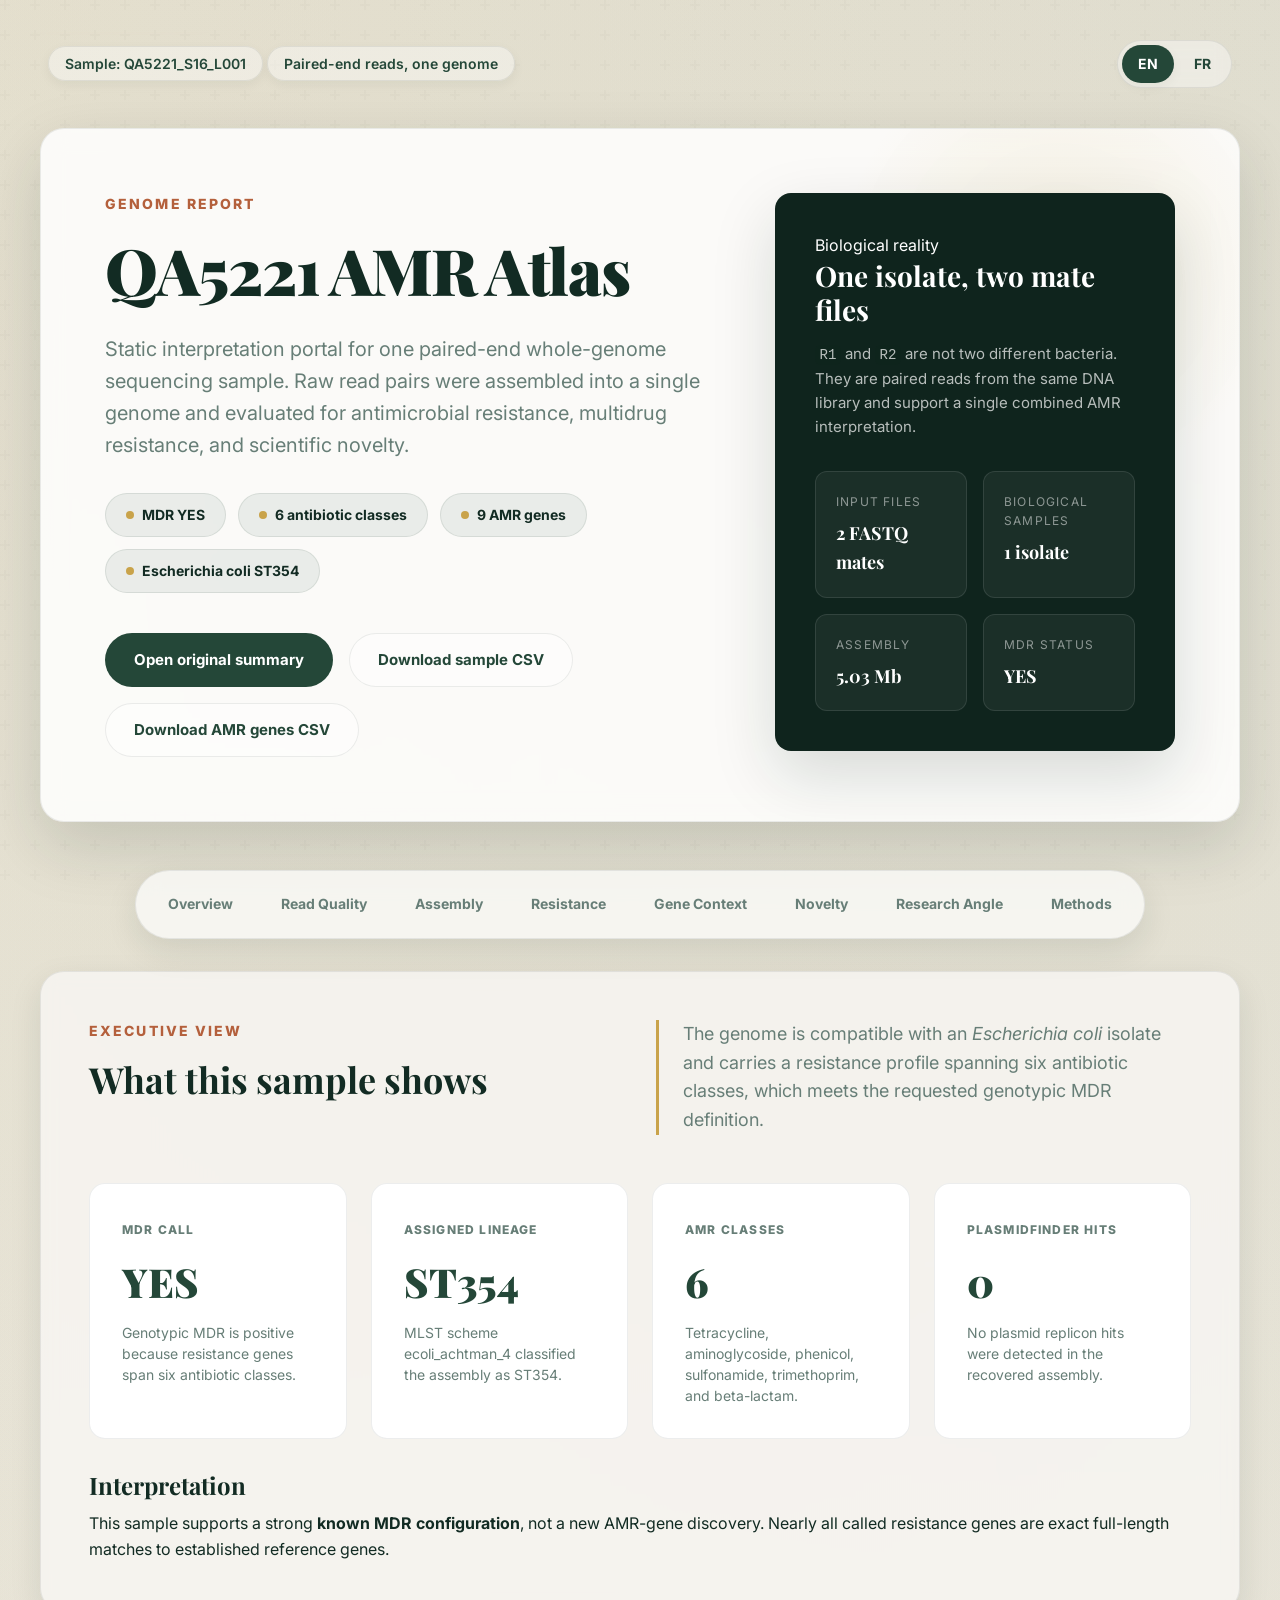
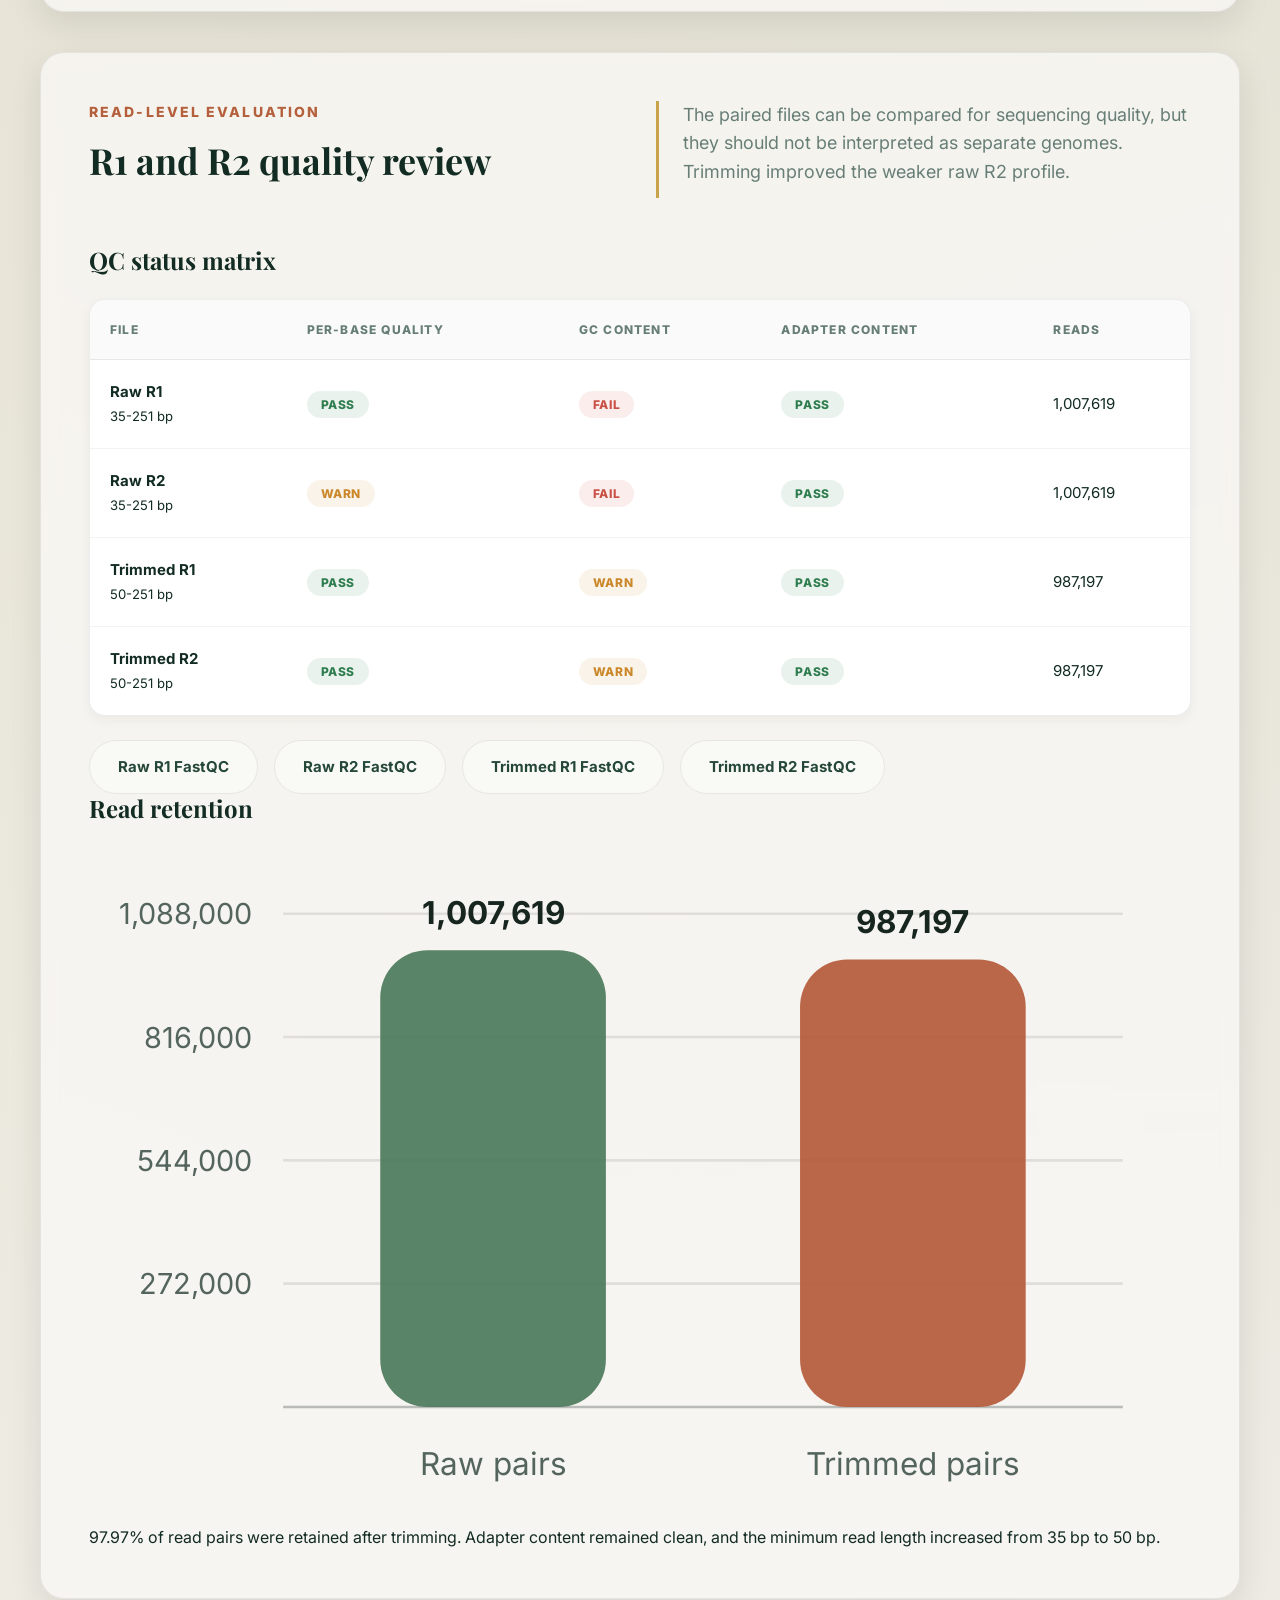
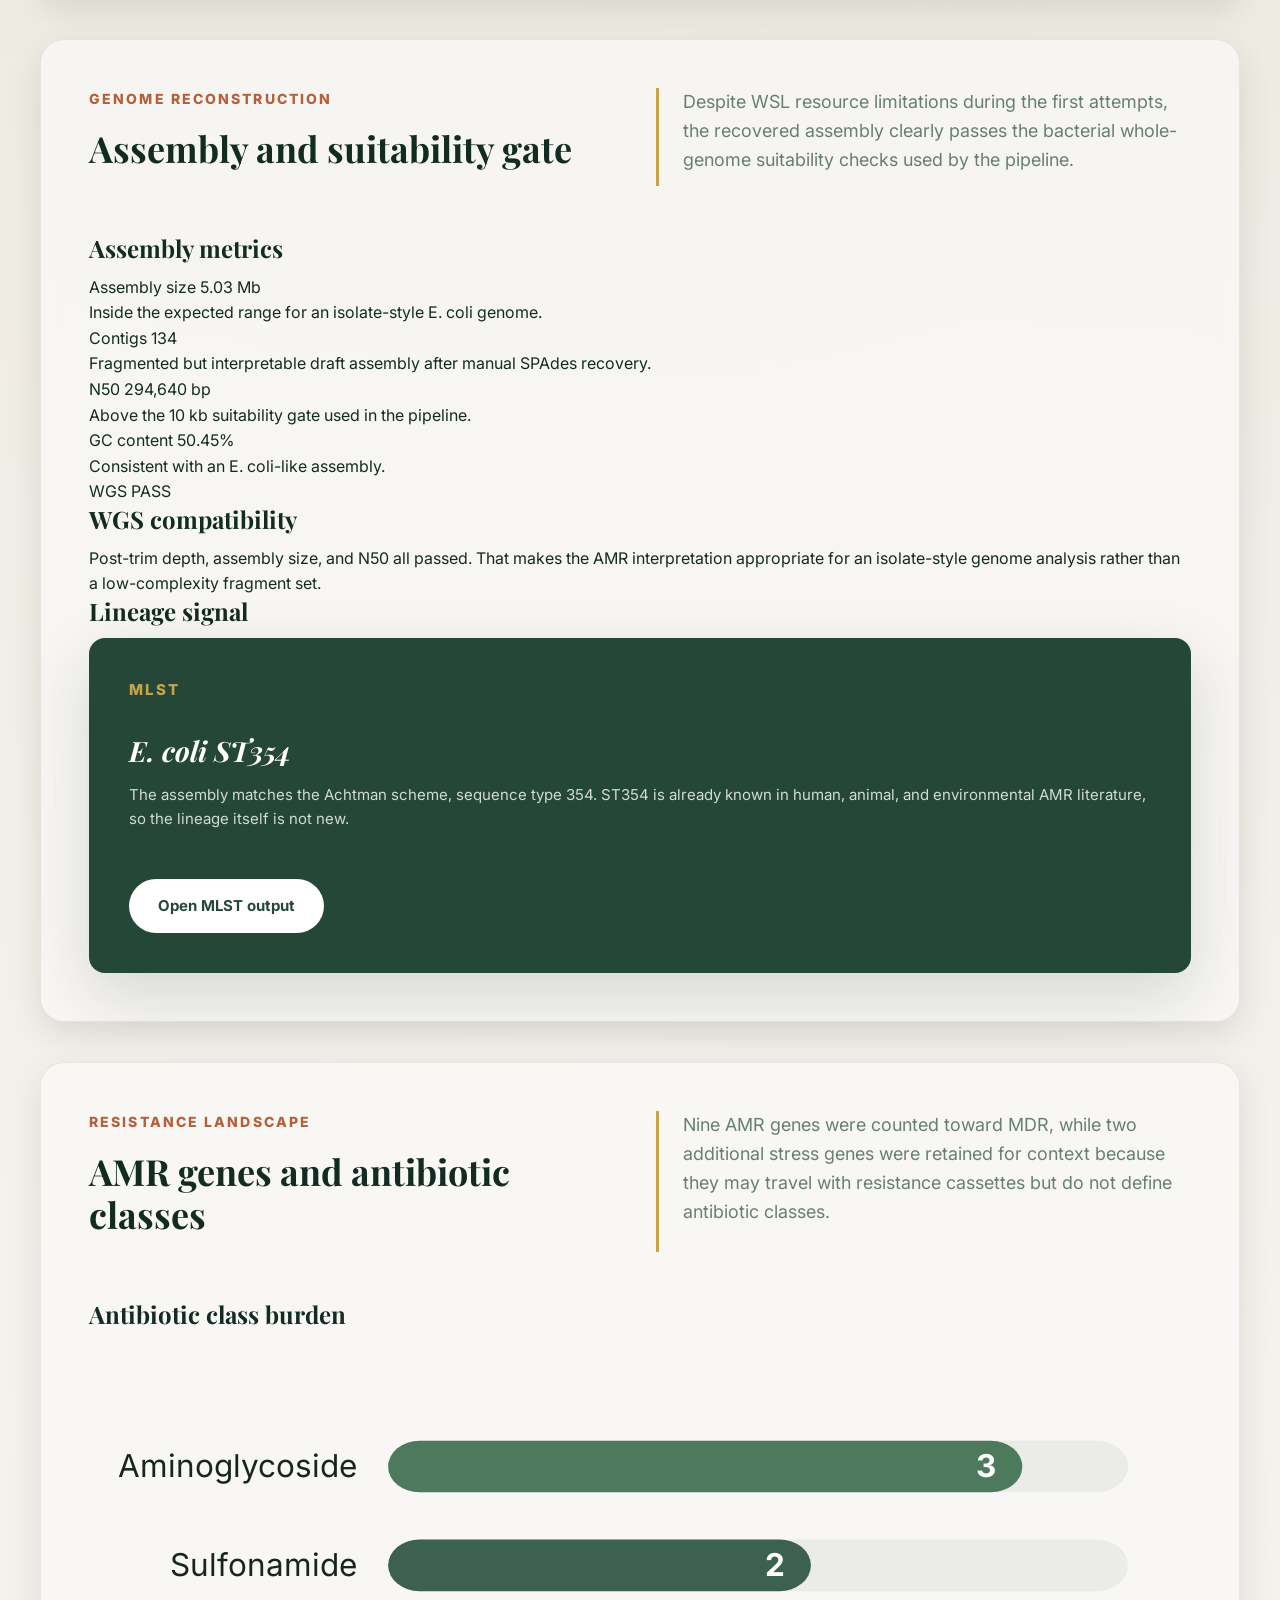
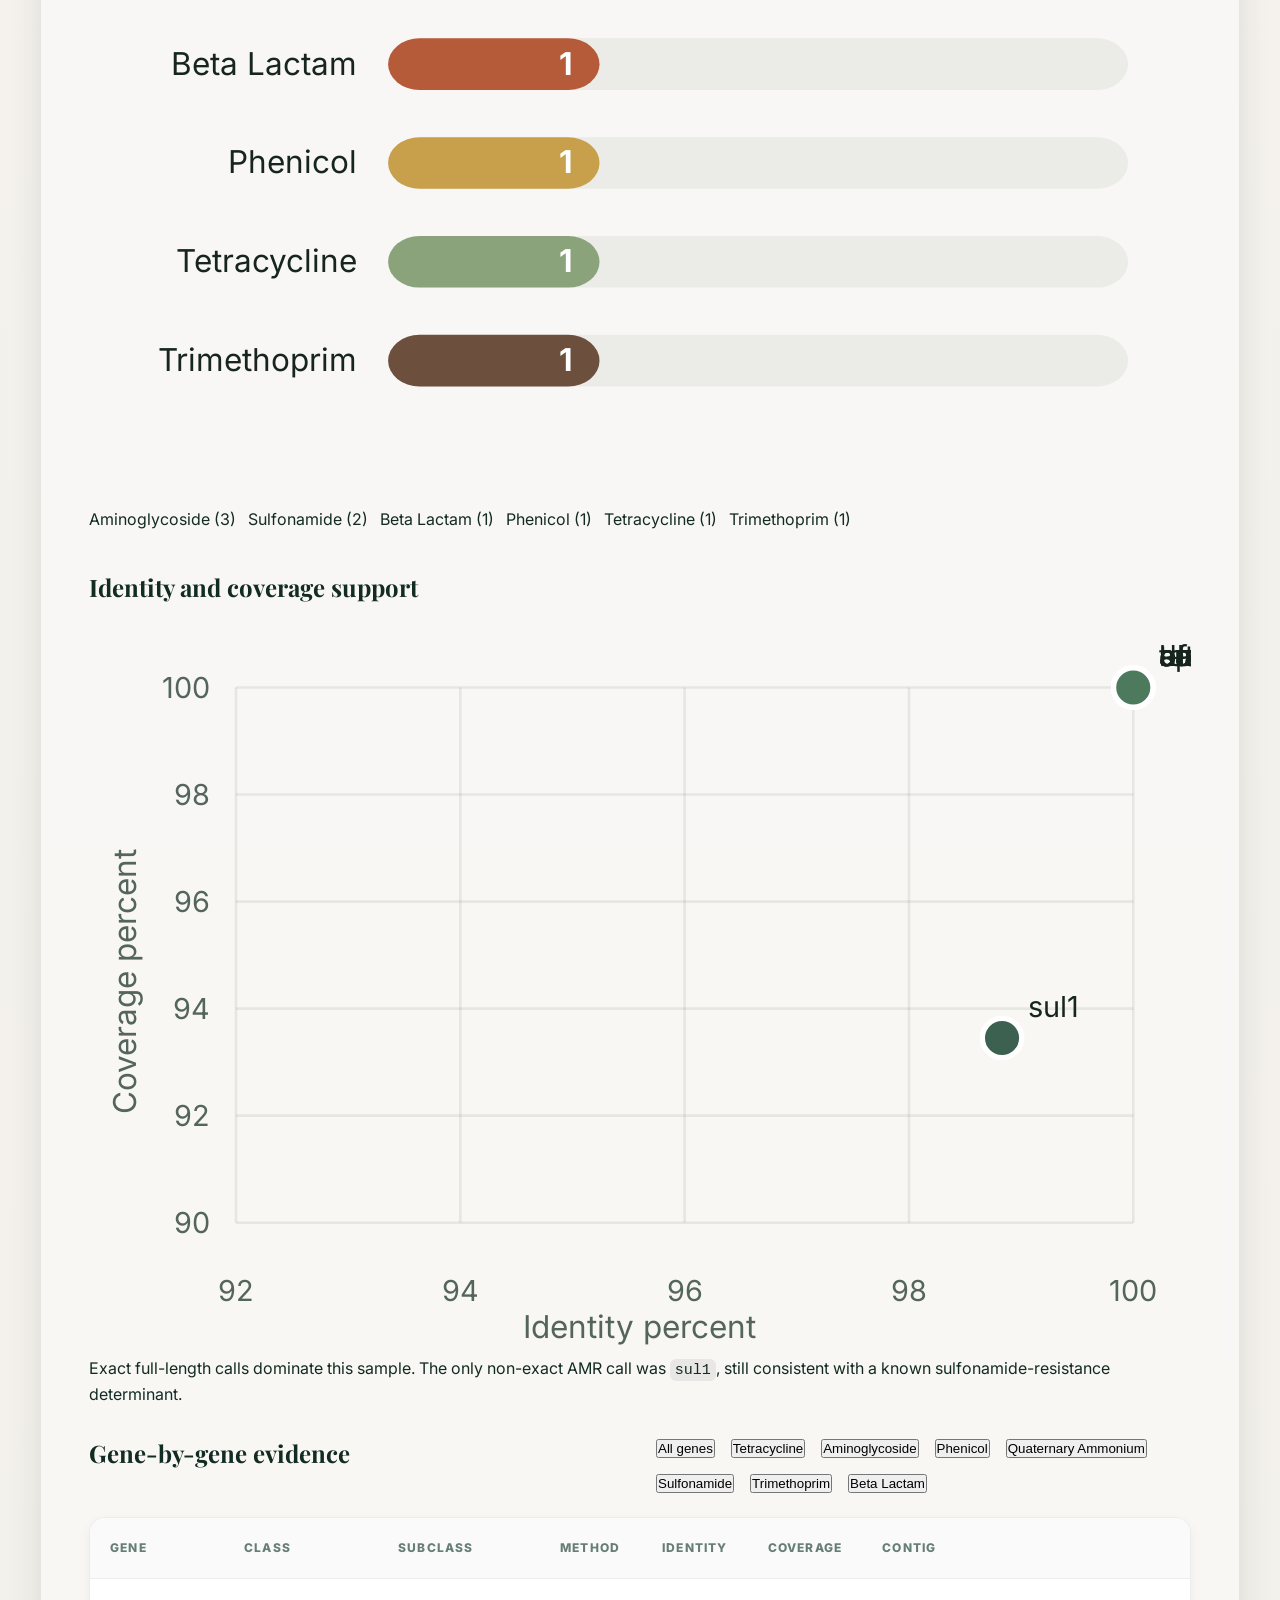
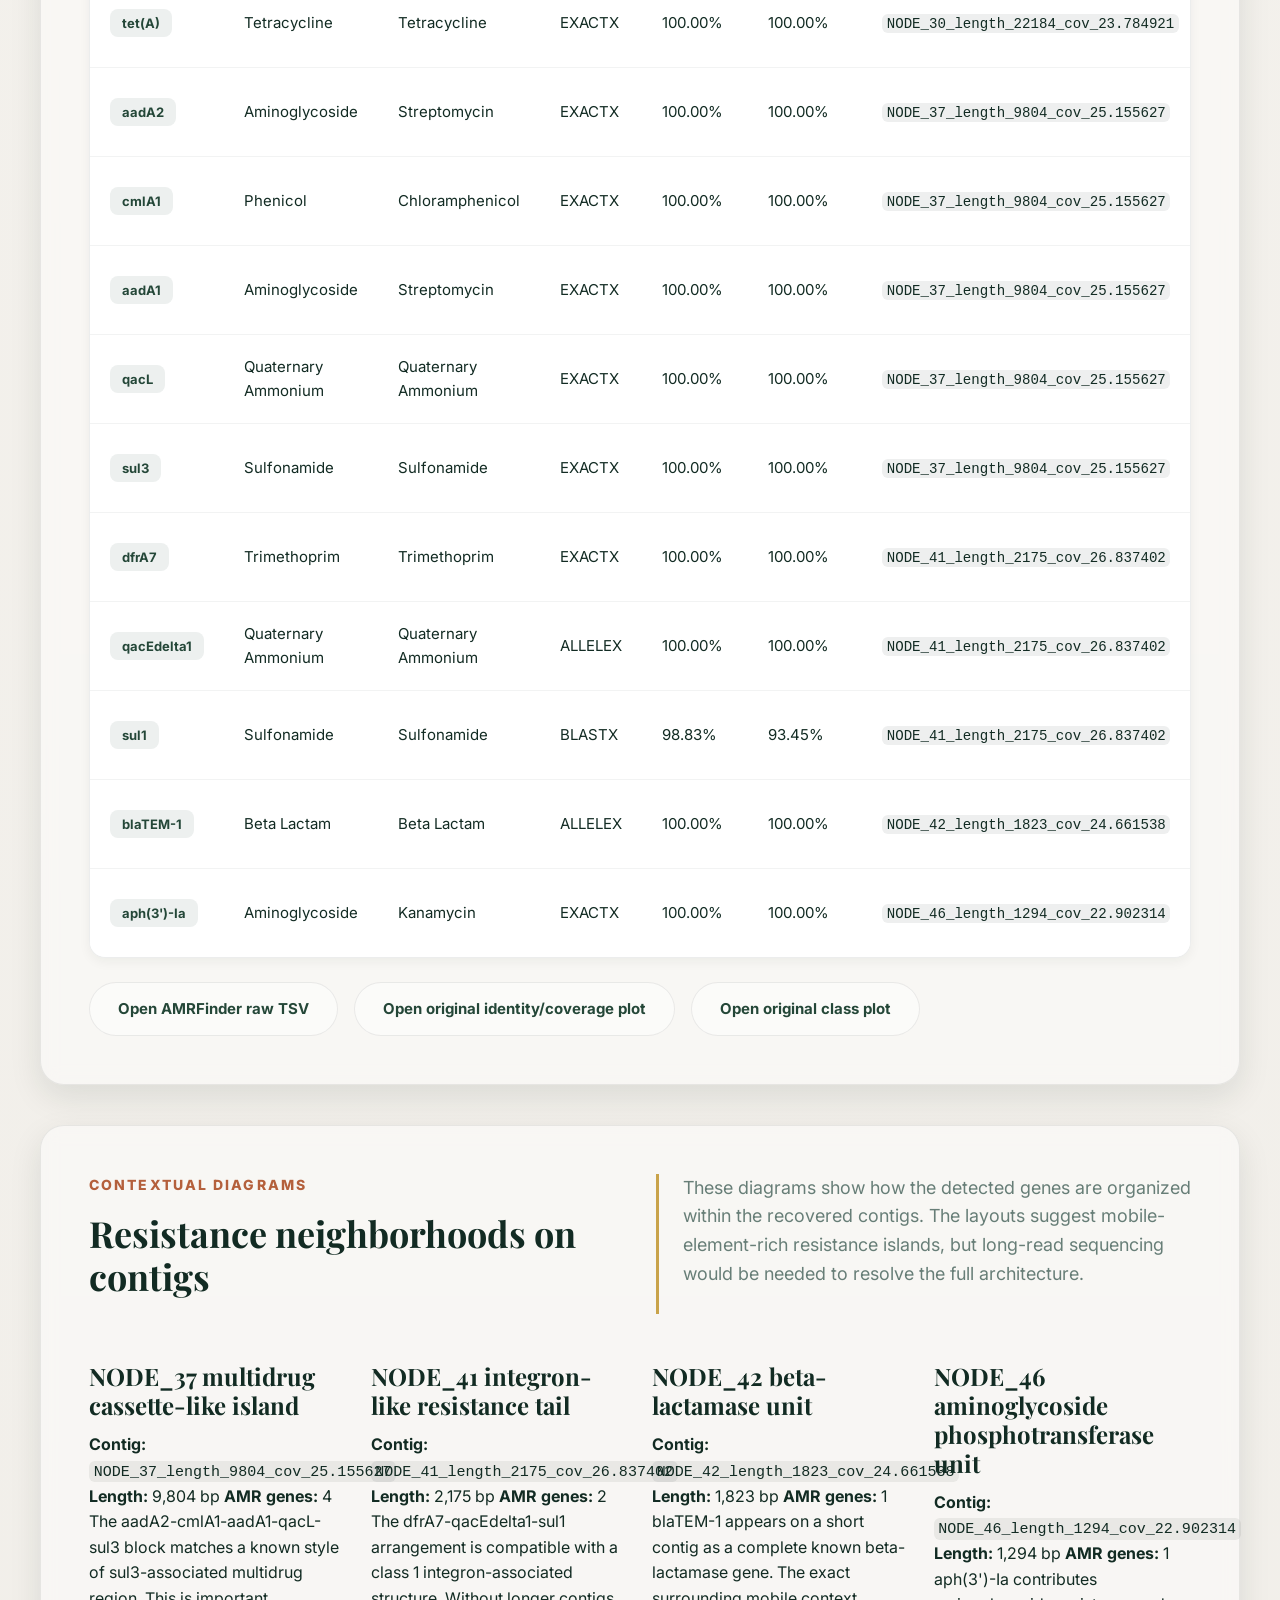
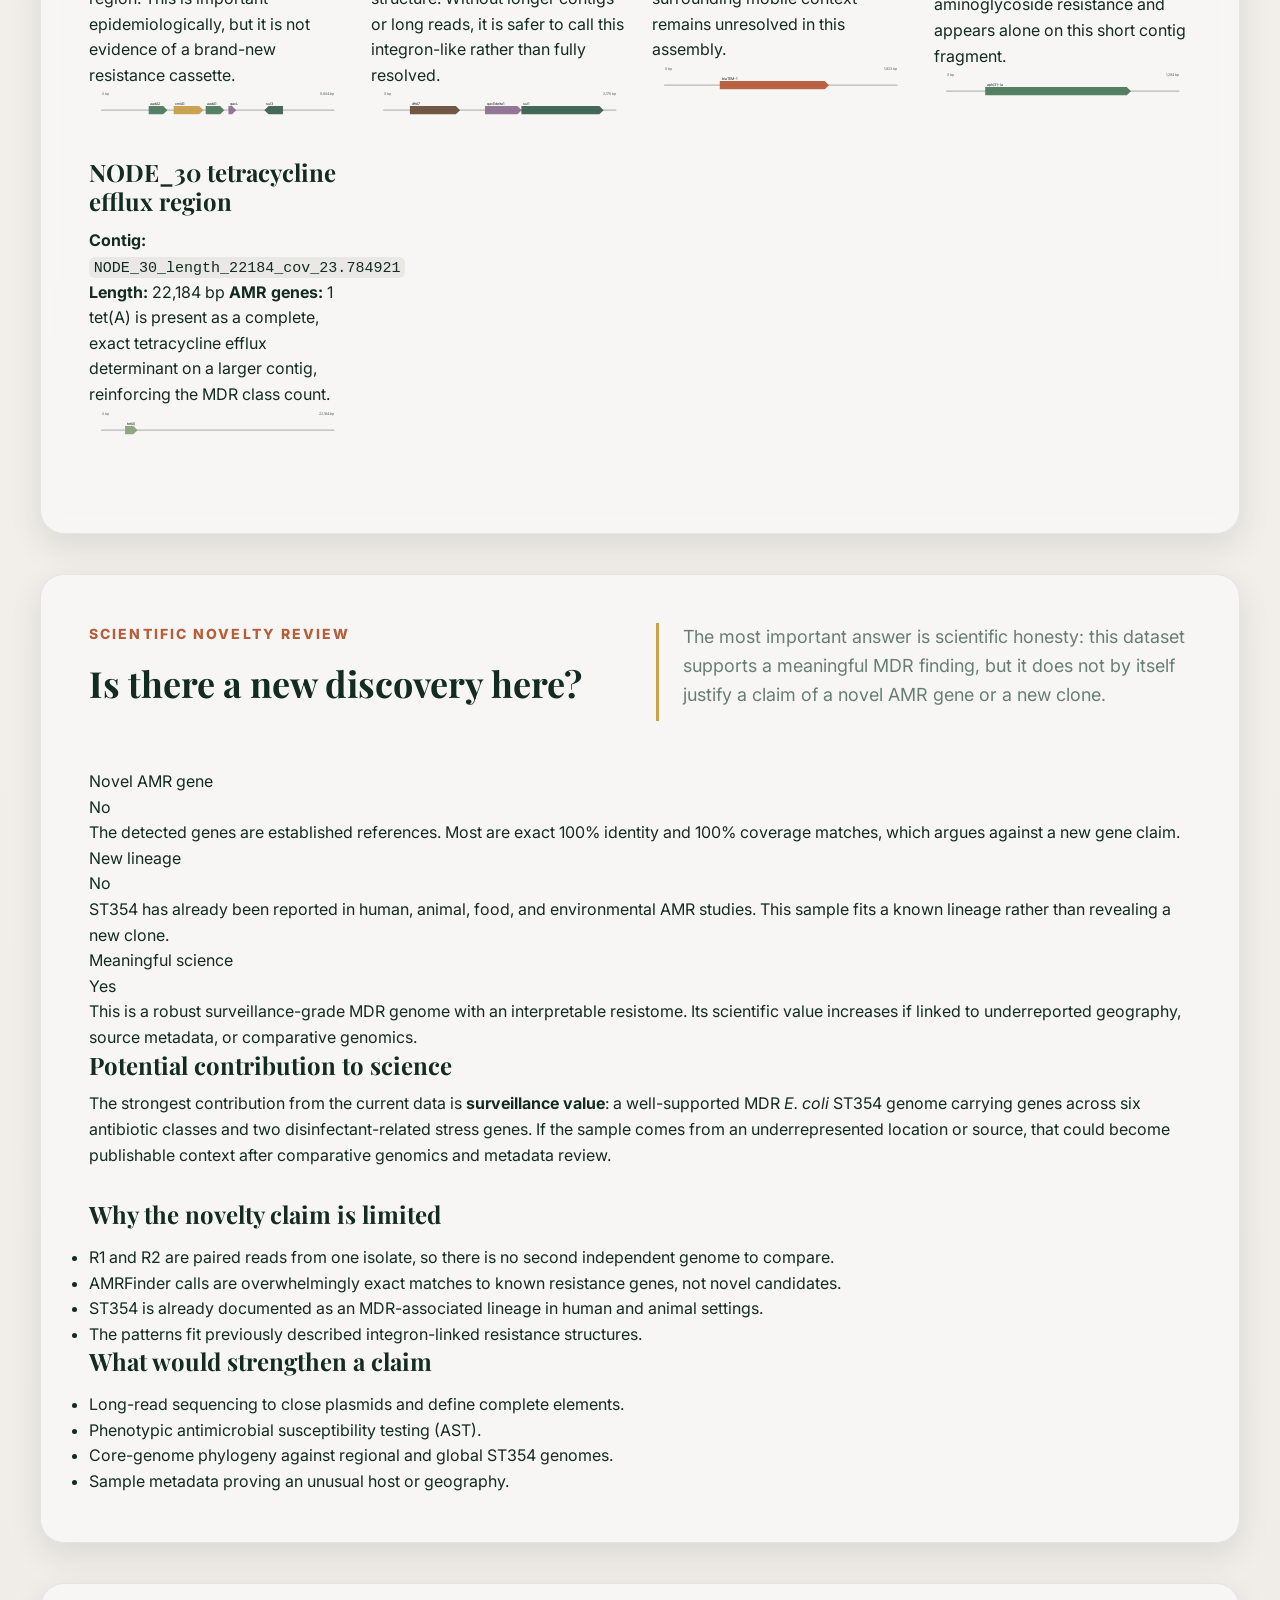
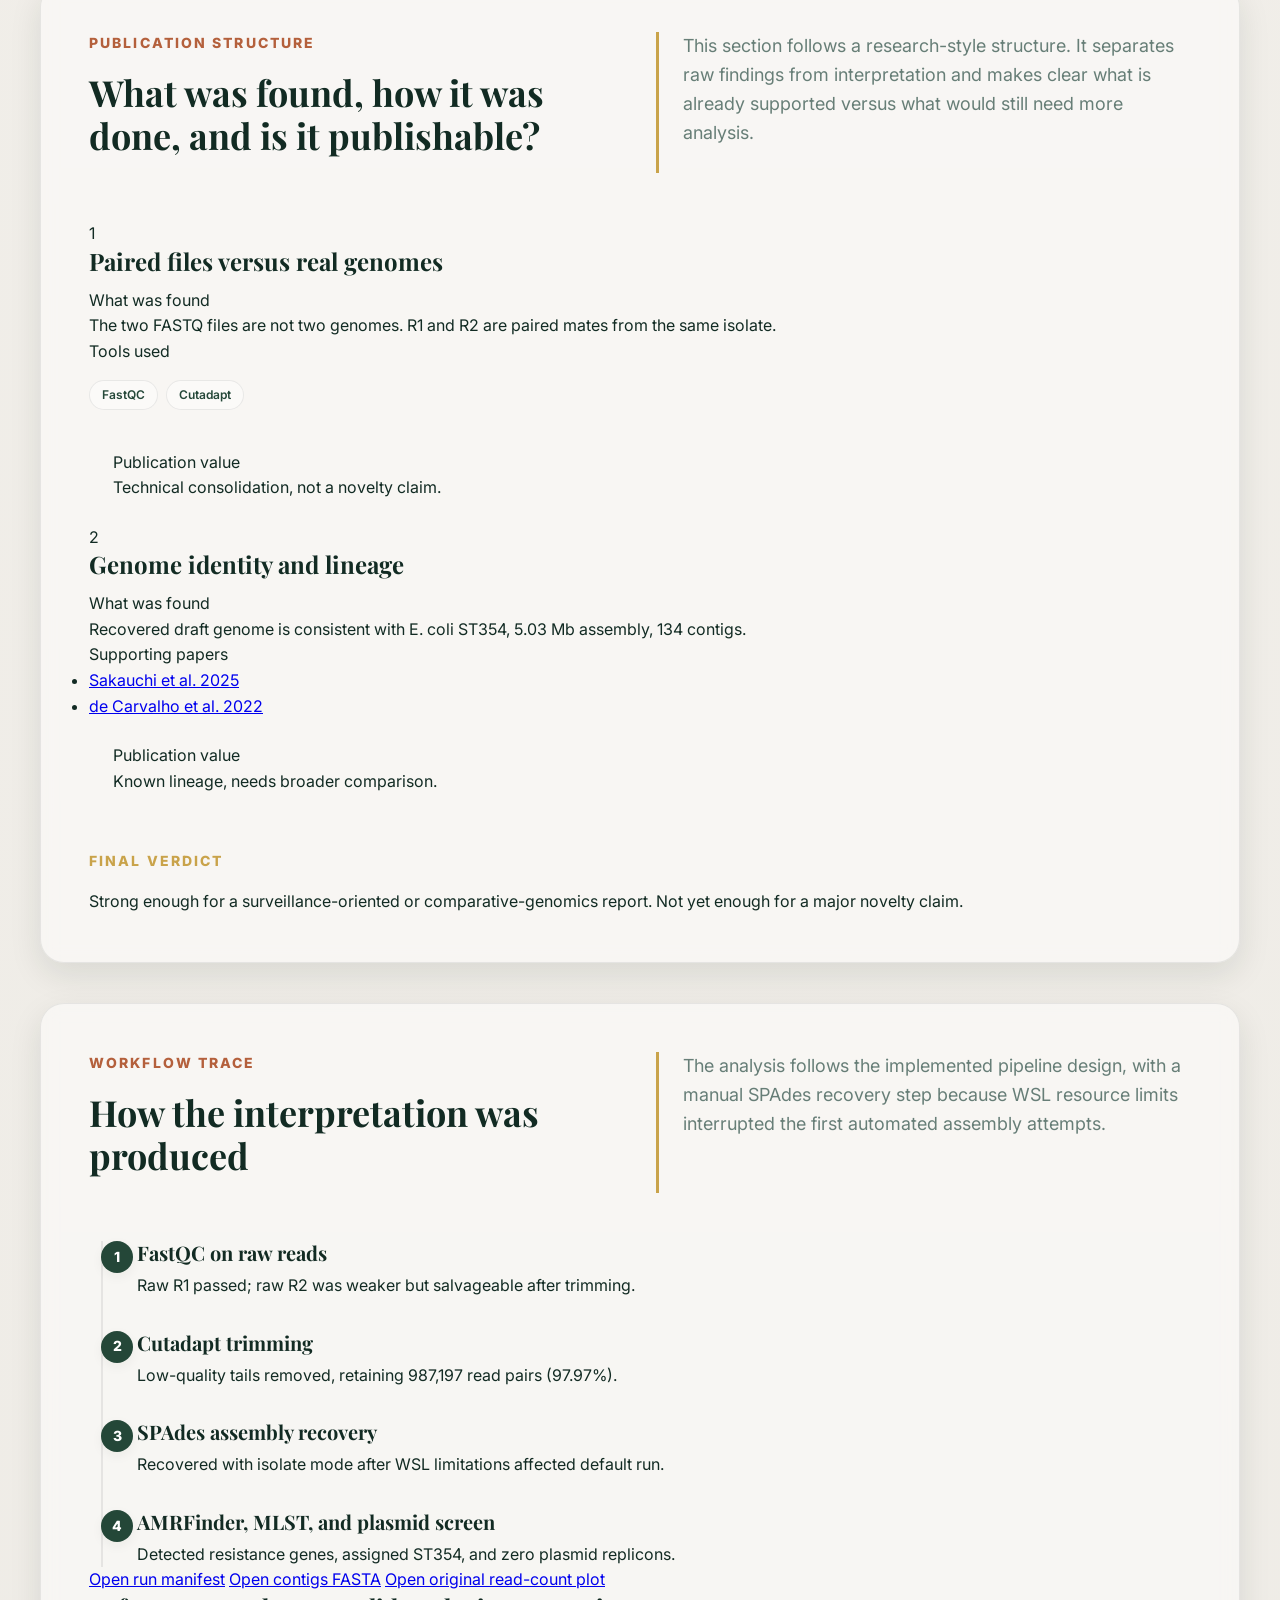
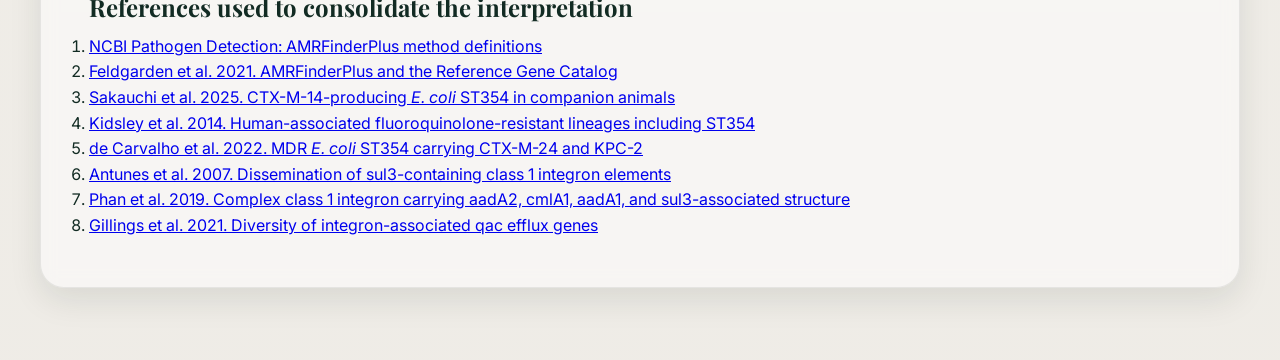
==== index.html @ 308a6fcc "Modernize AMR report styling: Premium design system, glassmorphism, and responsive layout" ====
<!DOCTYPE html>
<html lang="en">
<head>
  <meta charset="utf-8">
  <meta name="viewport" content="width=device-width, initial-scale=1">
  <title>QA5221 AMR Atlas</title>
  <link rel="stylesheet" href="styles.css">
</head>
<body>
  <div class="page-shell">
    <div class="topbar">
      <div class="topbar-group">
        <span class="topbar-chip">Sample: QA5221_S16_L001</span>
        <span class="topbar-chip">Paired-end reads, one genome</span>
      </div>
      <div class="language-switch" aria-label="Language switch">
        <a class="language-link active" href="index.html">EN</a>
        <a class="language-link" href="index.fr.html" lang="fr">FR</a>
      </div>
    </div>
    <header class="hero" id="top">
      <div class="hero-copy">
        <p class="eyebrow">Genome Report</p>
        <h1>QA5221 AMR Atlas</h1>
        <p class="hero-lead">
          Static interpretation portal for one paired-end whole-genome sequencing sample.
          Raw read pairs were assembled into a single genome and evaluated for antimicrobial
          resistance, multidrug resistance, and scientific novelty.
        </p>
        <div class="hero-badges" id="hero-badges"></div>
        <div class="hero-actions">
          <a class="button button-primary" href="../reports/QA5221_S16_L001_summary.html">Open original summary</a>
          <a class="button" href="../reports/QA5221_S16_L001_sample_summary.csv">Download sample CSV</a>
          <a class="button" href="../reports/QA5221_S16_L001_amr_genes.csv">Download AMR genes CSV</a>
        </div>
      </div>
      <div class="hero-panel">
        <div class="specimen-card">
          <span class="specimen-label">Biological reality</span>
          <h2>One isolate, two mate files</h2>
          <p>
            <code>R1</code> and <code>R2</code> are not two different bacteria. They are paired reads from
            the same DNA library and support a single combined AMR interpretation.
          </p>
          <div class="specimen-grid">
            <div><span>Input files</span><strong>2 FASTQ mates</strong></div>
            <div><span>Biological samples</span><strong>1 isolate</strong></div>
            <div><span>Assembly</span><strong>5.03 Mb</strong></div>
            <div><span>MDR status</span><strong>YES</strong></div>
          </div>
        </div>
      </div>
    </header>

    <nav class="section-nav">
      <a href="#overview">Overview</a>
      <a href="#qc">Read Quality</a>
      <a href="#assembly">Assembly</a>
      <a href="#amr">Resistance</a>
      <a href="#clusters">Gene Context</a>
      <a href="#novelty">Novelty</a>
      <a href="#research">Research Angle</a>
      <a href="#methods">Methods</a>
    </nav>

    <main>
      <section class="panel" id="overview">
        <div class="panel-head">
          <div>
            <p class="eyebrow">Executive View</p>
            <h2>What this sample shows</h2>
          </div>
          <p class="panel-summary">
            The genome is compatible with an <em>Escherichia coli</em> isolate and carries a resistance
            profile spanning six antibiotic classes, which meets the requested genotypic MDR definition.
          </p>
        </div>
        <div class="metrics-grid" id="metrics-grid"></div>
        <div class="callout">
          <h3>Interpretation</h3>
          <p>
            This sample supports a strong <strong>known MDR configuration</strong>, not a new AMR-gene discovery.
            Nearly all called resistance genes are exact full-length matches to established reference genes.
          </p>
        </div>
      </section>

      <section class="panel" id="qc">
        <div class="panel-head">
          <div>
            <p class="eyebrow">Read-Level Evaluation</p>
            <h2>R1 and R2 quality review</h2>
          </div>
          <p class="panel-summary">
            The paired files can be compared for sequencing quality, but they should not be interpreted
            as separate genomes. Trimming improved the weaker raw R2 profile.
          </p>
        </div>
        <div class="two-column">
          <article class="subpanel">
            <h3>QC status matrix</h3>
            <div class="table-wrap">
              <div id="qc-matrix"></div>
            </div>
            <div class="hero-actions" style="margin-top: 1rem;">
              <a class="button" href="../qc/raw/QA5221_S16_L001_R1_001_fastqc.html">Raw R1 FastQC</a>
              <a class="button" href="../qc/raw/QA5221_S16_L001_R2_001_fastqc.html">Raw R2 FastQC</a>
              <a class="button" href="../qc/trimmed/QA5221_S16_L001_trimmed_R1_fastqc.html">Trimmed R1 FastQC</a>
              <a class="button" href="../qc/trimmed/QA5221_S16_L001_trimmed_R2_fastqc.html">Trimmed R2 FastQC</a>
            </div>
          </article>
          <article class="subpanel">
            <h3>Read retention</h3>
            <div class="chart-shell">
              <svg id="read-chart" viewBox="0 0 420 260" aria-labelledby="read-chart-title" role="img">
                <title id="read-chart-title">Read counts before and after trimming</title>
              </svg>
            </div>
            <p class="figure-note">
              97.97% of read pairs were retained after trimming. Adapter content remained clean, and
              the minimum read length increased from 35 bp to 50 bp.
            </p>
          </article>
        </div>
      </section>

      <section class="panel" id="assembly">
        <div class="panel-head">
          <div>
            <p class="eyebrow">Genome Reconstruction</p>
            <h2>Assembly and suitability gate</h2>
          </div>
          <p class="panel-summary">
            Despite WSL resource limitations during the first attempts, the recovered assembly clearly
            passes the bacterial whole-genome suitability checks used by the pipeline.
          </p>
        </div>
        <div class="two-column">
          <article class="subpanel">
            <h3>Assembly metrics</h3>
            <div class="assembly-grid" id="assembly-grid"></div>
            <div class="wgs-gate">
              <div class="gate-ring" id="gate-ring"><span id="gate-ring-label"></span></div>
              <div class="gate-text">
                <h3>WGS compatibility</h3>
                <p>
                  Post-trim depth, assembly size, and N50 all passed. That makes the AMR interpretation
                  appropriate for an isolate-style genome analysis rather than a low-complexity fragment set.
                </p>
              </div>
            </div>
          </article>
          <article class="subpanel">
            <h3>Lineage signal</h3>
            <div class="specimen-card" style="background: var(--primary); min-height: 100%;">
              <p class="eyebrow" style="color: var(--accent);">MLST</p>
              <h2 style="color: white; font-style: italic;">E. coli ST354</h2>
              <p style="color: hsla(0,0%,100%,0.8);">
                The assembly matches the Achtman scheme, sequence type 354.
                ST354 is already known in human, animal, and environmental AMR literature, so the lineage itself
                is not new.
              </p>
              <a class="button button-primary" style="background: white; color: var(--primary); margin-top: 1rem;" href="../amr/QA5221_mlst.tsv">Open MLST output</a>
            </div>
          </article>
        </div>
      </section>

      <section class="panel" id="amr">
        <div class="panel-head">
          <div>
            <p class="eyebrow">Resistance Landscape</p>
            <h2>AMR genes and antibiotic classes</h2>
          </div>
          <p class="panel-summary">
            Nine AMR genes were counted toward MDR, while two additional stress genes were retained for
            context because they may travel with resistance cassettes but do not define antibiotic classes.
          </p>
        </div>
        <div class="two-column">
          <article class="subpanel">
            <h3>Antibiotic class burden</h3>
            <div class="chart-shell">
              <svg id="class-chart" viewBox="0 0 420 280" aria-labelledby="class-chart-title" role="img">
                <title id="class-chart-title">Detected antibiotic classes</title>
              </svg>
            </div>
            <div class="hero-badges" id="class-legend" style="margin-top: 1.5rem;"></div>
          </article>
          <article class="subpanel">
            <h3>Identity and coverage support</h3>
            <div class="chart-shell">
              <svg id="scatter-chart" viewBox="0 0 420 280" aria-labelledby="scatter-chart-title" role="img">
                <title id="scatter-chart-title">AMR gene identity and coverage</title>
              </svg>
            </div>
            <p class="figure-note">
              Exact full-length calls dominate this sample. The only non-exact AMR call was
              <code>sul1</code>, still consistent with a known sulfonamide-resistance determinant.
            </p>
          </article>
        </div>
        <div class="subpanel" style="margin-top: 2rem;">
          <div class="panel-head" style="margin-bottom: 1.5rem;">
            <h3>Gene-by-gene evidence</h3>
            <div class="hero-actions" id="filter-row"></div>
          </div>
          <div class="table-wrap">
            <table class="gene-table">
              <thead>
                <tr>
                  <th>Gene</th>
                  <th>Class</th>
                  <th>Subclass</th>
                  <th>Method</th>
                  <th>Identity</th>
                  <th>Coverage</th>
                  <th>Contig</th>
                  <th>Role</th>
                </tr>
              </thead>
              <tbody id="gene-table-body"></tbody>
            </table>
          </div>
          <div class="hero-actions" style="margin-top: 1.5rem;">
            <a class="button" href="../amr/QA5221_amrfinder.tsv">Open AMRFinder raw TSV</a>
            <a class="button" href="../reports/QA5221_S16_L001_amr_identity_coverage.png">Open original identity/coverage plot</a>
            <a class="button" href="../reports/QA5221_S16_L001_amr_classes.png">Open original class plot</a>
          </div>
        </div>
      </section>

      <section class="panel" id="clusters">
        <div class="panel-head">
          <div>
            <p class="eyebrow">Contextual Diagrams</p>
            <h2>Resistance neighborhoods on contigs</h2>
          </div>
          <p class="panel-summary">
            These diagrams show how the detected genes are organized within the recovered contigs.
            The layouts suggest mobile-element-rich resistance islands, but long-read sequencing would
            be needed to resolve the full architecture.
          </p>
        </div>
        <div class="metrics-grid" id="cluster-stack"></div>
      </section>

      <section class="panel" id="novelty">
        <div class="panel-head">
          <div>
            <p class="eyebrow">Scientific Novelty Review</p>
            <h2>Is there a new discovery here?</h2>
          </div>
          <p class="panel-summary">
            The most important answer is scientific honesty: this dataset supports a meaningful MDR finding,
            but it does not by itself justify a claim of a novel AMR gene or a new clone.
          </p>
        </div>
        <div class="novelty-grid" id="novelty-grid"></div>
        <div class="callout contrast">
          <h3>Potential contribution to science</h3>
          <p>
            The strongest contribution from the current data is <strong>surveillance value</strong>:
            a well-supported MDR <em>E. coli</em> ST354 genome carrying genes across six antibiotic classes
            and two disinfectant-related stress genes. If the sample comes from an underrepresented location
            or source, that could become publishable context after comparative genomics and metadata review.
          </p>
        </div>
        <div class="two-column" style="margin-top: 2rem;">
          <div class="subpanel">
            <h3>Why the novelty claim is limited</h3>
            <ul class="paper-list" style="margin-top: 1rem;">
              <li>R1 and R2 are paired reads from one isolate, so there is no second independent genome to compare.</li>
              <li>AMRFinder calls are overwhelmingly exact matches to known resistance genes, not novel candidates.</li>
              <li>ST354 is already documented as an MDR-associated lineage in human and animal settings.</li>
              <li>The patterns fit previously described integron-linked resistance structures.</li>
            </ul>
          </div>
          <div class="subpanel">
            <h3>What would strengthen a claim</h3>
            <ul class="paper-list" style="margin-top: 1rem;">
              <li>Long-read sequencing to close plasmids and define complete elements.</li>
              <li>Phenotypic antimicrobial susceptibility testing (AST).</li>
              <li>Core-genome phylogeny against regional and global ST354 genomes.</li>
              <li>Sample metadata proving an unusual host or geography.</li>
            </ul>
          </div>
        </div>
      </section>

      <section class="panel" id="research">
        <div class="panel-head">
          <div>
            <p class="eyebrow">Publication Structure</p>
            <h2>What was found, how it was done, and is it publishable?</h2>
          </div>
          <p class="panel-summary">
            This section follows a research-style structure. It separates raw findings from interpretation
            and makes clear what is already supported versus what would still need more analysis.
          </p>
        </div>
        <div class="research-grid">
          <article class="research-card">
            <div class="research-card-head">
              <span class="research-step">1</span>
              <h3>Paired files versus real genomes</h3>
            </div>
            <div>
              <span class="research-label">What was found</span>
              <p>The two FASTQ files are not two genomes. R1 and R2 are paired mates from the same isolate.</p>
              <span class="research-label" style="margin-top: 1rem;">Tools used</span>
              <div class="timeline-meta">
                <span class="timeline-chip">FastQC</span>
                <span class="timeline-chip">Cutadapt</span>
              </div>
            </div>
            <div class="callout" style="padding: 1.5rem;">
              <span class="research-label">Publication value</span>
              <p>Technical consolidation, not a novelty claim.</p>
            </div>
          </article>

          <article class="research-card">
            <div class="research-card-head">
              <span class="research-step">2</span>
              <h3>Genome identity and lineage</h3>
            </div>
            <div>
              <span class="research-label">What was found</span>
              <p>Recovered draft genome is consistent with E. coli ST354, 5.03 Mb assembly, 134 contigs.</p>
              <span class="research-label" style="margin-top: 1rem;">Supporting papers</span>
              <ul class="paper-list">
                <li><a href="https://pubmed.ncbi.nlm.nih.gov/40107766/">Sakauchi et al. 2025</a></li>
                <li><a href="https://pmc.ncbi.nlm.nih.gov/articles/PMC9646818/">de Carvalho et al. 2022</a></li>
              </ul>
            </div>
            <div class="callout" style="padding: 1.5rem;">
              <span class="research-label">Publication value</span>
              <p>Known lineage, needs broader comparison.</p>
            </div>
          </article>
        </div>
        <div class="callout contrast" style="margin-top: 2rem; border-radius: var(--radius-lg);">
          <span class="eyebrow" style="color: var(--accent);">Final Verdict</span>
          <p>
            Strong enough for a surveillance-oriented or comparative-genomics report. Not yet enough for a major novelty claim.
          </p>
        </div>
      </section>

      <section class="panel" id="methods">
        <div class="panel-head">
          <div>
            <p class="eyebrow">Workflow Trace</p>
            <h2>How the interpretation was produced</h2>
          </div>
          <p class="panel-summary">
            The analysis follows the implemented pipeline design, with a manual SPAdes recovery step because
            WSL resource limits interrupted the first automated assembly attempts.
          </p>
        </div>
        <div class="timeline">
          <div class="timeline-item">
            <span class="timeline-step">1</span>
            <div><h3>FastQC on raw reads</h3><p>Raw R1 passed; raw R2 was weaker but salvageable after trimming.</p></div>
          </div>
          <div class="timeline-item">
            <span class="timeline-step">2</span>
            <div><h3>Cutadapt trimming</h3><p>Low-quality tails removed, retaining 987,197 read pairs (97.97%).</p></div>
          </div>
          <div class="timeline-item">
            <span class="timeline-step">3</span>
            <div><h3>SPAdes assembly recovery</h3><p>Recovered with isolate mode after WSL limitations affected default run.</p></div>
          </div>
          <div class="timeline-item">
            <span class="timeline-step">4</span>
            <div><h3>AMRFinder, MLST, and plasmid screen</h3><p>Detected resistance genes, assigned ST354, and zero plasmid replicons.</p></div>
          </div>
        </div>
        <div class="inline-links">
          <a href="../run_manifest.json">Open run manifest</a>
          <a href="../assembly/contigs.fasta">Open contigs FASTA</a>
          <a href="../reports/QA5221_S16_L001_read_counts.png">Open original read-count plot</a>
        </div>
        <div class="references">
          <h3>References used to consolidate the interpretation</h3>
          <ol>
            <li><a href="https://www.ncbi.nlm.nih.gov/pathogens/docs/data_processing">NCBI Pathogen Detection: AMRFinderPlus method definitions</a></li>
            <li><a href="https://pmc.ncbi.nlm.nih.gov/articles/PMC8208984/">Feldgarden et al. 2021. AMRFinderPlus and the Reference Gene Catalog</a></li>
            <li><a href="https://pubmed.ncbi.nlm.nih.gov/40107766/">Sakauchi et al. 2025. CTX-M-14-producing <em>E. coli</em> ST354 in companion animals</a></li>
            <li><a href="https://pubmed.ncbi.nlm.nih.gov/25576024/">Kidsley et al. 2014. Human-associated fluoroquinolone-resistant lineages including ST354</a></li>
            <li><a href="https://pmc.ncbi.nlm.nih.gov/articles/PMC9646818/">de Carvalho et al. 2022. MDR <em>E. coli</em> ST354 carrying CTX-M-24 and KPC-2</a></li>
            <li><a href="https://pmc.ncbi.nlm.nih.gov/articles/PMC1855504/">Antunes et al. 2007. Dissemination of sul3-containing class 1 integron elements</a></li>
            <li><a href="https://pmc.ncbi.nlm.nih.gov/articles/PMC6834847/">Phan et al. 2019. Complex class 1 integron carrying aadA2, cmlA1, aadA1, and sul3-associated structure</a></li>
            <li><a href="https://pmc.ncbi.nlm.nih.gov/articles/PMC8448097/">Gillings et al. 2021. Diversity of integron-associated qac efflux genes</a></li>
          </ol>
        </div>
      </section>
    </main>
  </div>

  <script src="app.js"></script>
</body>
</html>
---- styles.css ----
@import url('https://fonts.googleapis.com/css2?family=Inter:wght@300;400;500;600;700;800&family=Playfair+Display:ital,wght@0,400;0,700;0,900;1,400&display=swap');

:root {
  /* Refined Color Palette - HSL for harmony */
  --bg-color: hsl(40, 30%, 96%);
  --bg-deep: hsl(160, 40%, 10%);
  --ink-color: hsl(160, 40%, 12%);
  --muted-color: hsl(160, 10%, 45%);
  
  --primary: hsl(155, 33%, 21%); /* Deep Moss */
  --primary-light: hsl(155, 20%, 45%); /* Fern */
  --secondary: hsl(18, 50%, 47%); /* Clay */
  --accent: hsl(42, 54%, 54%); /* Gold */
  
  --panel-bg: hsla(40, 30%, 98%, 0.7);
  --panel-bg-strong: hsla(0, 0%, 100%, 0.85);
  --glass-bg: hsla(255, 100%, 100%, 0.4);
  --glass-border: hsla(160, 40%, 10%, 0.08);
  
  --shadow-sm: 0 4px 12px hsla(160, 40%, 10%, 0.05);
  --shadow-md: 0 12px 32px hsla(160, 40%, 10%, 0.1);
  --shadow-lg: 0 24px 64px hsla(160, 40%, 10%, 0.15);
  
  --radius-lg: 24px;
  --radius-md: 16px;
  --radius-sm: 12px;
  
  --status-pass: hsl(145, 45%, 34%);
  --status-warn: hsl(35, 65%, 48%);
  --status-fail: hsl(5, 55%, 53%);
  --status-na: hsl(160, 8%, 51%);

  --font-main: 'Inter', system-ui, -apple-system, sans-serif;
  --font-serif: 'Playfair Display', serif;
}

/* Base reset & Typography */
* {
  box-sizing: border-box;
  margin: 0;
  padding: 0;
}

html {
  scroll-behavior: smooth;
  font-size: 16px;
}

body {
  background-color: var(--bg-color);
  background-image: 
    radial-gradient(circle at 0% 0%, hsla(42, 54%, 54%, 0.15), transparent 40%),
    radial-gradient(circle at 100% 0%, hsla(155, 33%, 21%, 0.1), transparent 40%),
    linear-gradient(180deg, var(--bg-color) 0%, hsl(40, 20%, 92%) 100%);
  color: var(--ink-color);
  font-family: var(--font-main);
  line-height: 1.6;
  min-height: 100vh;
  padding: 2rem 1rem;
}

body::before {
  content: "";
  position: fixed;
  inset: 0;
  z-index: -1;
  background-image: url("data:image/svg+xml,%3Csvg width='60' height='60' viewBox='0 0 60 60' xmlns='http://www.w3.org/2000/svg'%3E%3Cg fill='none' fill-rule='evenodd'%3E%3Cg fill='%2317251f' fill-opacity='0.03'%3E%3Cpath d='M36 34v-4h-2v4h-4v2h4v4h2v-4h4v-2h-4zM6 34v-4H4v4H0v2h4v4h2v-4h4v-2H6zM6 4V0H4v4H0v2h4v4h2V6h4V4H6zM36 4V0h-2v4h-4v2h4v4h2V6h4V4h-4z'/%3E%3C/g%3E%3C/g%3E%3C/svg%3E");
  opacity: 0.5;
}

h1, h2, h3, h4 {
  font-family: var(--font-serif);
  font-weight: 700;
  line-height: 1.2;
}

h1 {
  font-size: clamp(2.5rem, 5vw, 4.5rem);
  font-weight: 900;
  letter-spacing: -0.02em;
  margin-bottom: 1.5rem;
}

h2 {
  font-size: 2.25rem;
  margin-bottom: 1rem;
}

h3 {
  font-size: 1.5rem;
  margin-bottom: 0.75rem;
}

/* Layout Shell */
.page-shell {
  max-width: 1200px;
  margin: 0 auto;
  position: relative;
}

/* Topbar */
.topbar {
  display: flex;
  justify-content: space-between;
  align-items: center;
  margin-bottom: 2rem;
  padding: 0.5rem;
}

.topbar-chip {
  background: var(--glass-bg);
  backdrop-filter: blur(8px);
  border: 1px solid var(--glass-border);
  padding: 0.5rem 1rem;
  border-radius: 2rem;
  font-size: 0.875rem;
  font-weight: 600;
  color: var(--primary);
  box-shadow: var(--shadow-sm);
}

.language-switch {
  background: var(--glass-bg);
  backdrop-filter: blur(8px);
  border: 1px solid var(--glass-border);
  padding: 0.25rem;
  border-radius: 2rem;
  display: flex;
  gap: 0.25rem;
}

.language-link {
  padding: 0.5rem 1rem;
  border-radius: 1.5rem;
  text-decoration: none;
  font-size: 0.875rem;
  font-weight: 700;
  color: var(--primary);
  transition: all 0.3s ease;
}

.language-link:hover {
  background: hsla(155, 33%, 21%, 0.05);
}

.language-link.active {
  background: var(--primary);
  color: white;
  box-shadow: var(--shadow-sm);
}

/* Hero Section */
.hero {
  display: grid;
  grid-template-columns: 1fr 400px;
  gap: 3rem;
  background: var(--panel-bg-strong);
  backdrop-filter: blur(12px);
  border: 1px solid var(--glass-border);
  border-radius: var(--radius-lg);
  padding: 4rem;
  box-shadow: var(--shadow-lg);
  margin-bottom: 3rem;
  position: relative;
  overflow: hidden;
}

.hero::after {
  content: "";
  position: absolute;
  top: -10%;
  right: -5%;
  width: 40%;
  height: 60%;
  background: radial-gradient(circle, hsla(42, 54%, 54%, 0.15), transparent 70%);
  z-index: 0;
}

.hero-copy {
  position: relative;
  z-index: 1;
}

.eyebrow {
  font-size: 0.875rem;
  font-weight: 800;
  text-transform: uppercase;
  letter-spacing: 0.15em;
  color: var(--secondary);
  margin-bottom: 1rem;
  display: block;
}

.hero-lead {
  font-size: 1.25rem;
  color: var(--muted-color);
  max-width: 60ch;
  margin-bottom: 2rem;
}

.hero-badges {
  display: flex;
  flex-wrap: wrap;
  gap: 0.75rem;
  margin-bottom: 2.5rem;
}

.badge {
  background: hsla(155, 33%, 21%, 0.08);
  border: 1px solid hsla(155, 33%, 21%, 0.1);
  padding: 0.625rem 1.25rem;
  border-radius: 2rem;
  font-size: 0.875rem;
  font-weight: 700;
  display: flex;
  align-items: center;
  gap: 0.5rem;
  transition: transform 0.3s ease;
}

.badge:hover {
  transform: translateY(-2px);
}

.badge .dot {
  width: 8px;
  height: 8px;
  border-radius: 50%;
  background: var(--accent);
}

.hero-actions {
  display: flex;
  gap: 1rem;
  flex-wrap: wrap;
}

.button {
  display: inline-flex;
  align-items: center;
  padding: 0.875rem 1.75rem;
  border-radius: 2rem;
  text-decoration: none;
  font-weight: 700;
  font-size: 0.9375rem;
  transition: all 0.3s cubic-bezier(0.4, 0, 0.2, 1);
  border: 1px solid var(--glass-border);
  background: var(--glass-bg);
  color: var(--primary);
}

.button:hover {
  transform: translateY(-3px);
  box-shadow: var(--shadow-md);
  background: white;
}

.button-primary {
  background: var(--primary);
  color: white;
  border-color: transparent;
}

.button-primary:hover {
  background: hsl(155, 33%, 25%);
  color: white;
}

/* Specimen Card */
.specimen-card {
  background: var(--bg-deep);
  color: white;
  padding: 2.5rem;
  border-radius: var(--radius-md);
  box-shadow: var(--shadow-lg);
  position: relative;
  z-index: 1;
}

.specimen-card h2 {
  color: white;
  font-size: 1.75rem;
  margin-bottom: 1rem;
}

.specimen-card p {
  color: hsla(0, 0%, 100%, 0.7);
  font-size: 0.9375rem;
  margin-bottom: 2rem;
}

.specimen-grid {
  display: grid;
  grid-template-columns: 1fr 1fr;
  gap: 1rem;
}

.specimen-grid div {
  background: hsla(0, 0%, 100%, 0.05);
  padding: 1.25rem;
  border-radius: var(--radius-sm);
  border: 1px solid hsla(0, 0%, 100%, 0.1);
}

.specimen-grid span {
  display: block;
  font-size: 0.75rem;
  text-transform: uppercase;
  letter-spacing: 0.1em;
  color: hsla(0, 0%, 100%, 0.5);
  margin-bottom: 0.5rem;
}

.specimen-grid strong {
  font-size: 1.125rem;
  font-family: var(--font-serif);
}

/* Section Navigation */
.section-nav {
  position: sticky;
  top: 1rem;
  z-index: 100;
  background: hsla(40, 30%, 98%, 0.8);
  backdrop-filter: blur(12px);
  border: 1px solid var(--glass-border);
  padding: 0.75rem;
  border-radius: 3rem;
  margin: 2rem auto;
  display: flex;
  justify-content: center;
  gap: 0.5rem;
  box-shadow: var(--shadow-md);
  max-width: fit-content;
}

.section-nav a {
  padding: 0.625rem 1.25rem;
  border-radius: 2rem;
  text-decoration: none;
  font-size: 0.875rem;
  font-weight: 700;
  color: var(--muted-color);
  transition: all 0.3s ease;
}

.section-nav a:hover {
  background: hsla(155, 33%, 21%, 0.05);
  color: var(--primary);
}

/* Generic Panels */
.panel {
  background: var(--panel-bg);
  backdrop-filter: blur(8px);
  border: 1px solid var(--glass-border);
  border-radius: var(--radius-lg);
  padding: 3rem;
  margin-bottom: 2.5rem;
  box-shadow: var(--shadow-md);
}

.panel-head {
  margin-bottom: 3rem;
  display: grid;
  grid-template-columns: 1fr 1fr;
  gap: 2rem;
}

.panel-summary {
  font-size: 1.125rem;
  color: var(--muted-color);
  border-left: 3px solid var(--accent);
  padding-left: 1.5rem;
}

/* Metrics Grid */
.metrics-grid {
  display: grid;
  grid-template-columns: repeat(auto-fit, minmax(240px, 1fr));
  gap: 1.5rem;
  margin-bottom: 2rem;
}

.metric-card {
  background: white;
  padding: 2rem;
  border-radius: var(--radius-md);
  border: 1px solid var(--glass-border);
  transition: transform 0.3s ease, box-shadow 0.3s ease;
}

.metric-card:hover {
  transform: translateY(-5px);
  box-shadow: var(--shadow-md);
}

.metric-card .label {
  font-size: 0.75rem;
  font-weight: 800;
  text-transform: uppercase;
  letter-spacing: 0.1em;
  color: var(--muted-color);
}

.metric-card .value {
  display: block;
  font-family: var(--font-serif);
  font-size: 2.5rem;
  font-weight: 900;
  color: var(--primary);
  margin: 0.5rem 0;
}

.metric-card .detail {
  font-size: 0.875rem;
  color: var(--muted-color);
  line-height: 1.5;
}

/* Tables */
.table-wrap {
  background: white;
  border-radius: var(--radius-md);
  border: 1px solid var(--glass-border);
  overflow-x: auto;
  box-shadow: var(--shadow-sm);
  margin: 1.5rem 0;
}

table {
  width: 100%;
  border-collapse: collapse;
  text-align: left;
}

th {
  background: hsla(160, 40%, 10%, 0.02);
  padding: 1.25rem;
  font-size: 0.75rem;
  font-weight: 800;
  text-transform: uppercase;
  letter-spacing: 0.1em;
  color: var(--muted-color);
  border-bottom: 1px solid var(--glass-border);
}

td {
  padding: 1.25rem;
  font-size: 0.9375rem;
  border-bottom: 1px solid hsla(160, 40%, 10%, 0.05);
}

tr:last-child td {
  border-bottom: none;
}

.gene-tag {
  background: hsla(155, 33%, 21%, 0.08);
  color: var(--primary);
  padding: 0.375rem 0.75rem;
  border-radius: 0.5rem;
  font-weight: 700;
  font-size: 0.8125rem;
}

/* Status Chips */
.status-chip {
  padding: 0.375rem 0.875rem;
  border-radius: 2rem;
  font-size: 0.75rem;
  font-weight: 800;
  text-transform: uppercase;
  letter-spacing: 0.05em;
}

.status-pass { background: hsla(145, 45%, 34%, 0.1); color: var(--status-pass); }
.status-warn { background: hsla(35, 65%, 48%, 0.1); color: var(--status-warn); }
.status-fail { background: hsla(5, 55%, 53%, 0.1); color: var(--status-fail); }

/* Timeline */
.timeline {
  display: flex;
  flex-direction: column;
  gap: 2rem;
  position: relative;
  padding-left: 3rem;
}

.timeline::before {
  content: "";
  position: absolute;
  left: 0.75rem;
  top: 0;
  bottom: 0;
  width: 2px;
  background: var(--glass-border);
}

.timeline-item {
  position: relative;
}

.timeline-step {
  position: absolute;
  left: -2.25rem;
  width: 2rem;
  height: 2rem;
  background: var(--primary);
  color: white;
  border-radius: 50%;
  display: grid;
  place-items: center;
  font-weight: 800;
  font-size: 0.875rem;
  box-shadow: var(--shadow-sm);
}

.timeline h3 {
  font-size: 1.25rem;
  margin-bottom: 0.5rem;
}

.timeline-meta {
  display: flex;
  flex-wrap: wrap;
  gap: 0.5rem;
  margin: 1rem 0;
}

.timeline-chip {
  background: var(--glass-bg);
  border: 1px solid var(--glass-border);
  padding: 0.25rem 0.75rem;
  border-radius: 1rem;
  font-size: 0.75rem;
  font-weight: 600;
  color: var(--primary);
}

.timeline-note {
  margin-top: 14px;
  padding-top: 14px;
  border-top: 1px solid var(--line);
  color: var(--muted);
}

code {
  font-family: Consolas, "Courier New", monospace;
  font-size: 0.94em;
  padding: 0.12em 0.32em;
  border-radius: 6px;
  background: rgba(15, 36, 29, 0.07);
}

.small {
  color: var(--muted);
  font-size: 0.82rem;
}

@media (max-width: 1040px) {
  .hero,
  .two-column,
  .metrics-grid,
  .novelty-grid {
    grid-template-columns: 1fr;
  }

  .panel-head,
  .gene-table-head {
    flex-direction: column;
    align-items: start;
  }

  .assembly-grid {
    grid-template-columns: 1fr 1fr;
  }

  .research-card {
    grid-template-columns: 1fr;
  }
}

@media (max-width: 760px) {
  .page-shell {
    padding: 16px 14px 52px;
  }

  .topbar {
    flex-direction: column;
    align-items: start;
  }

  .hero,
  .panel {
    padding: 22px;
  }

  .assembly-grid {
    grid-template-columns: 1fr;
  }

  .specimen-grid,
  .metrics-grid,
  .novelty-grid {
    grid-template-columns: 1fr;
  }

  .wgs-gate {
    flex-direction: column;
    align-items: start;
  }
}
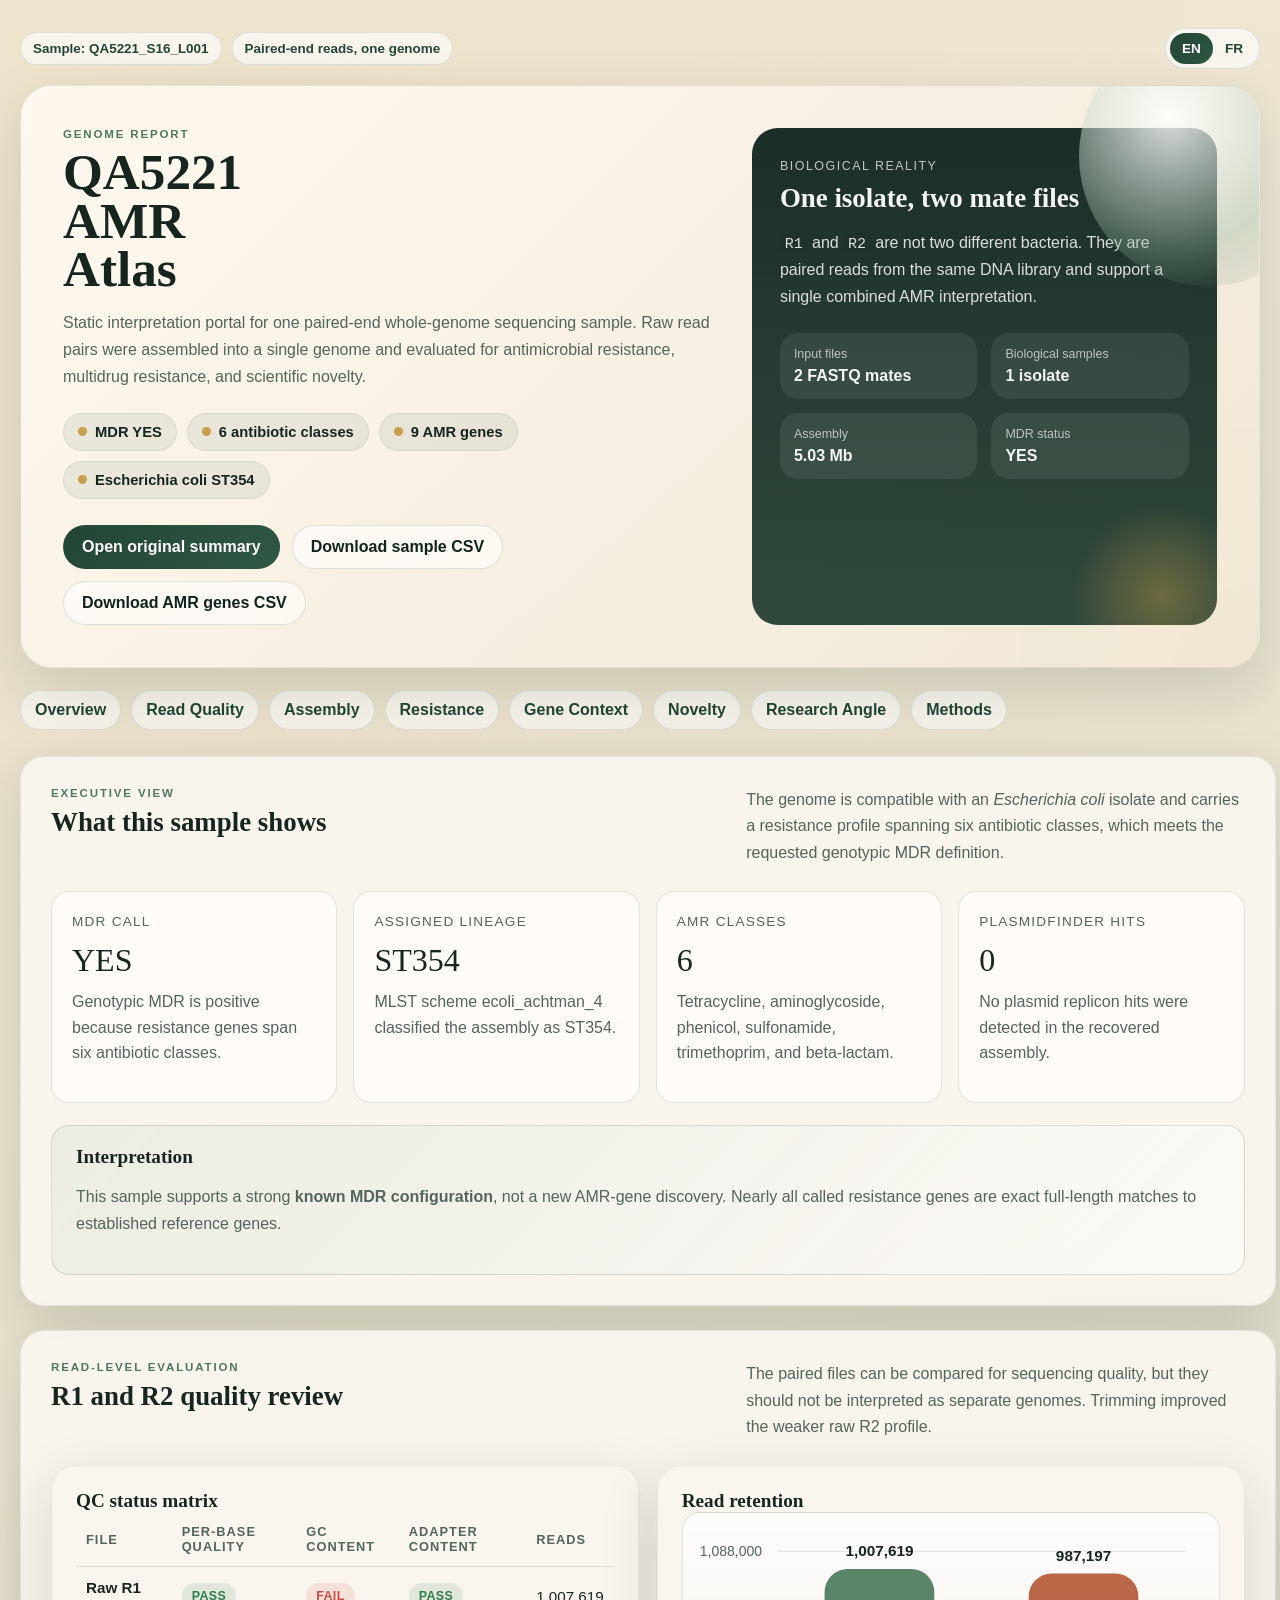
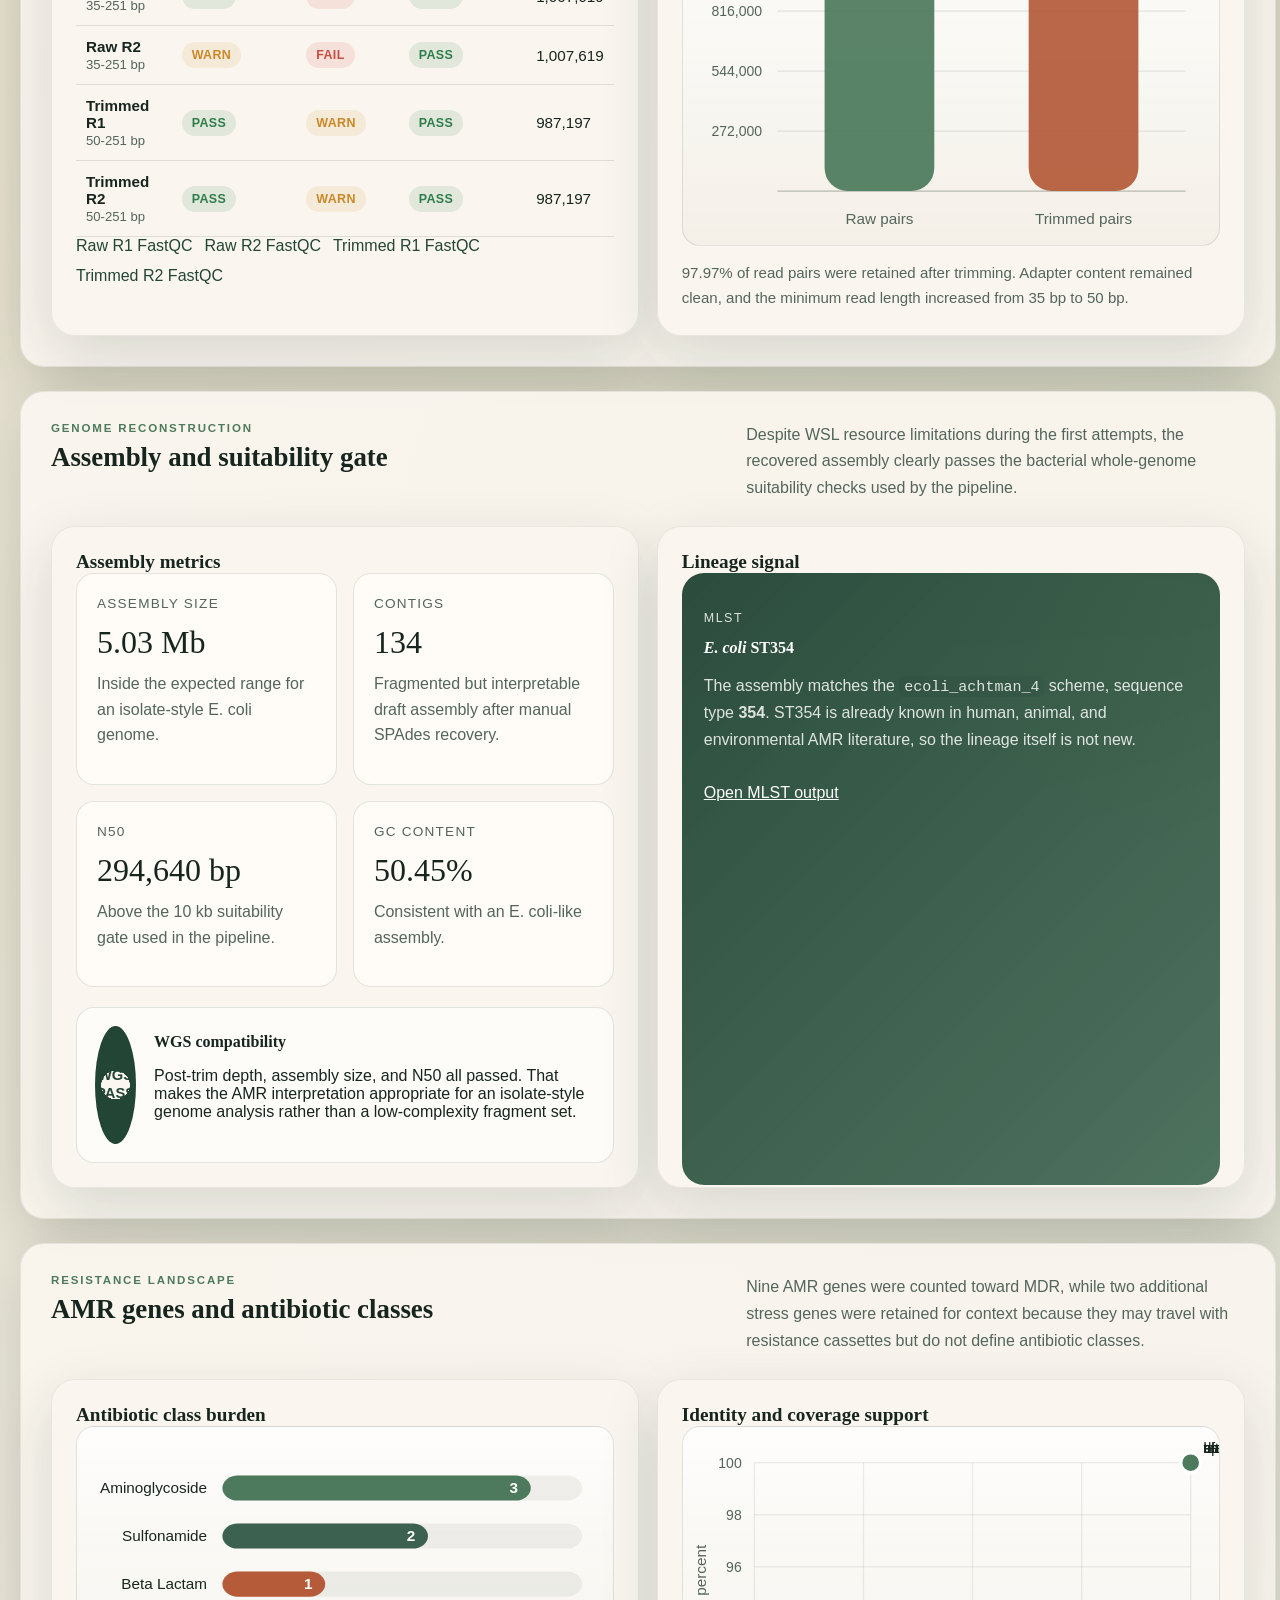
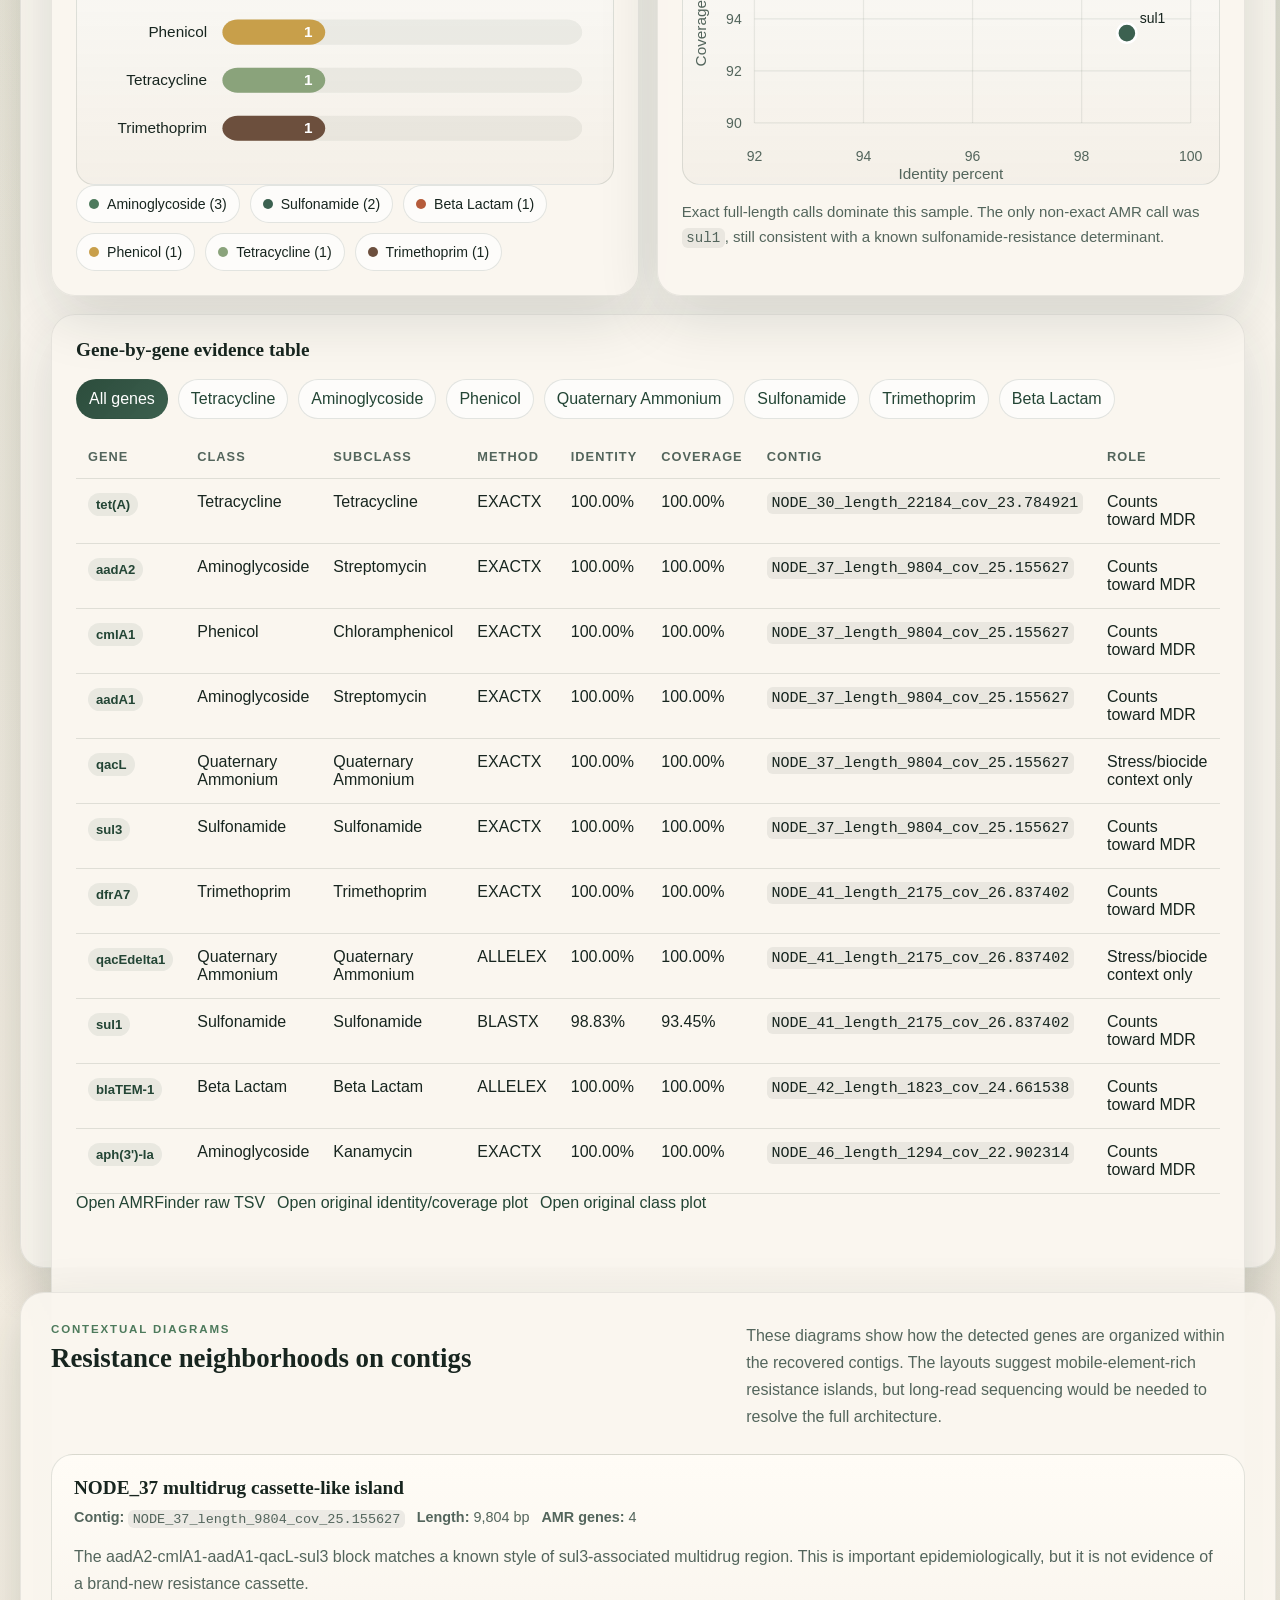
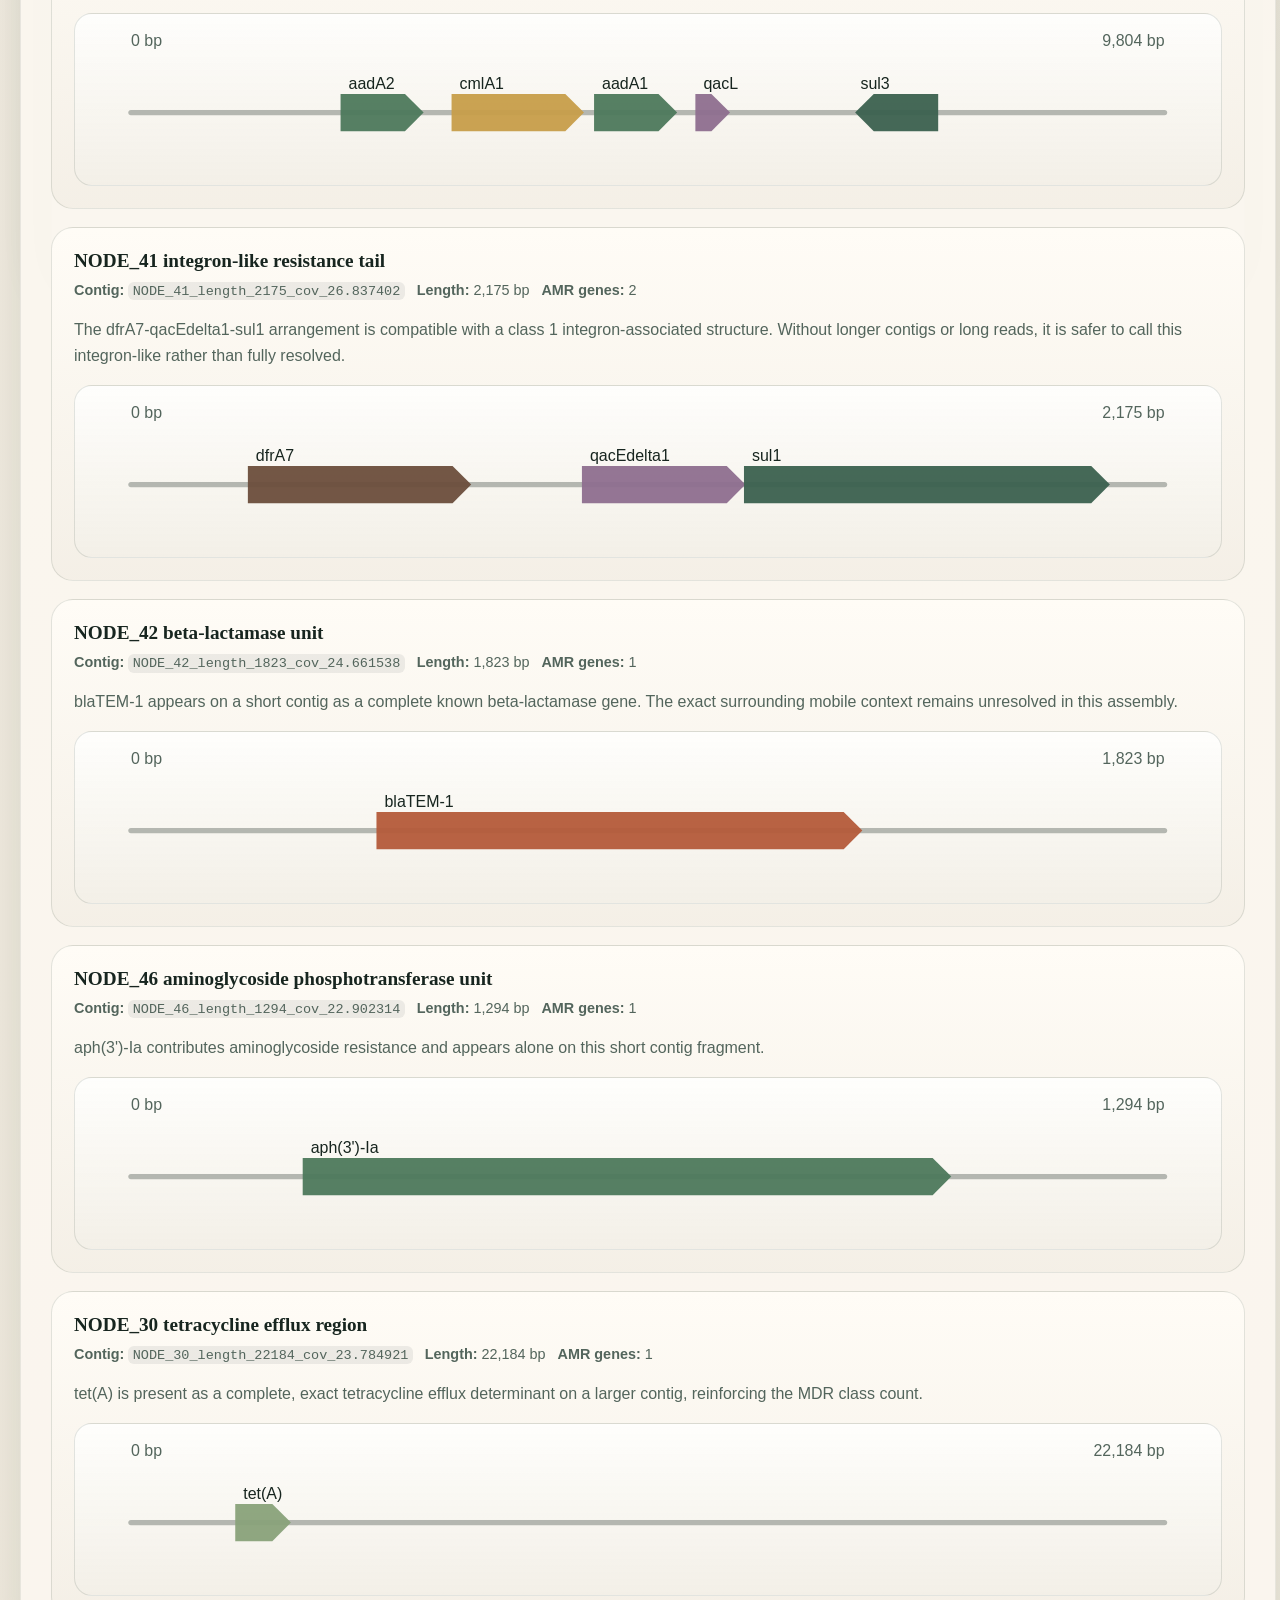
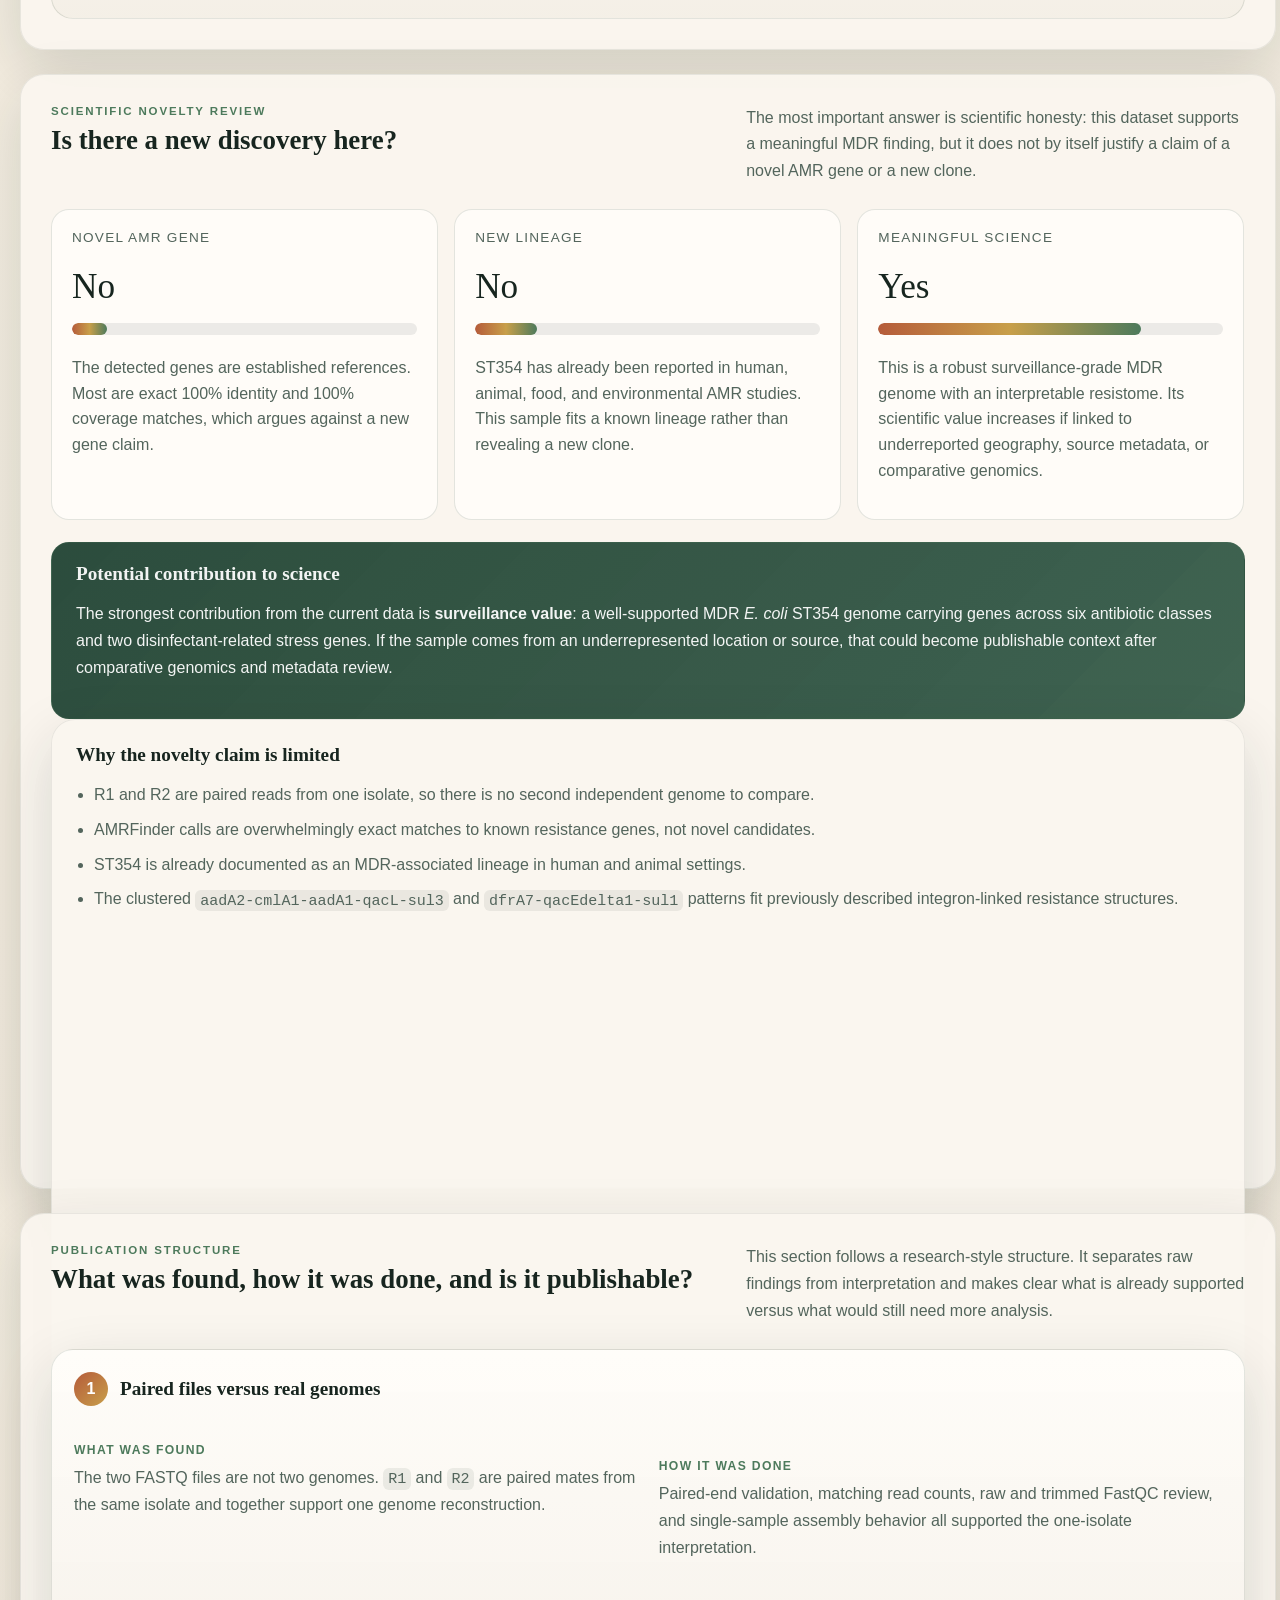
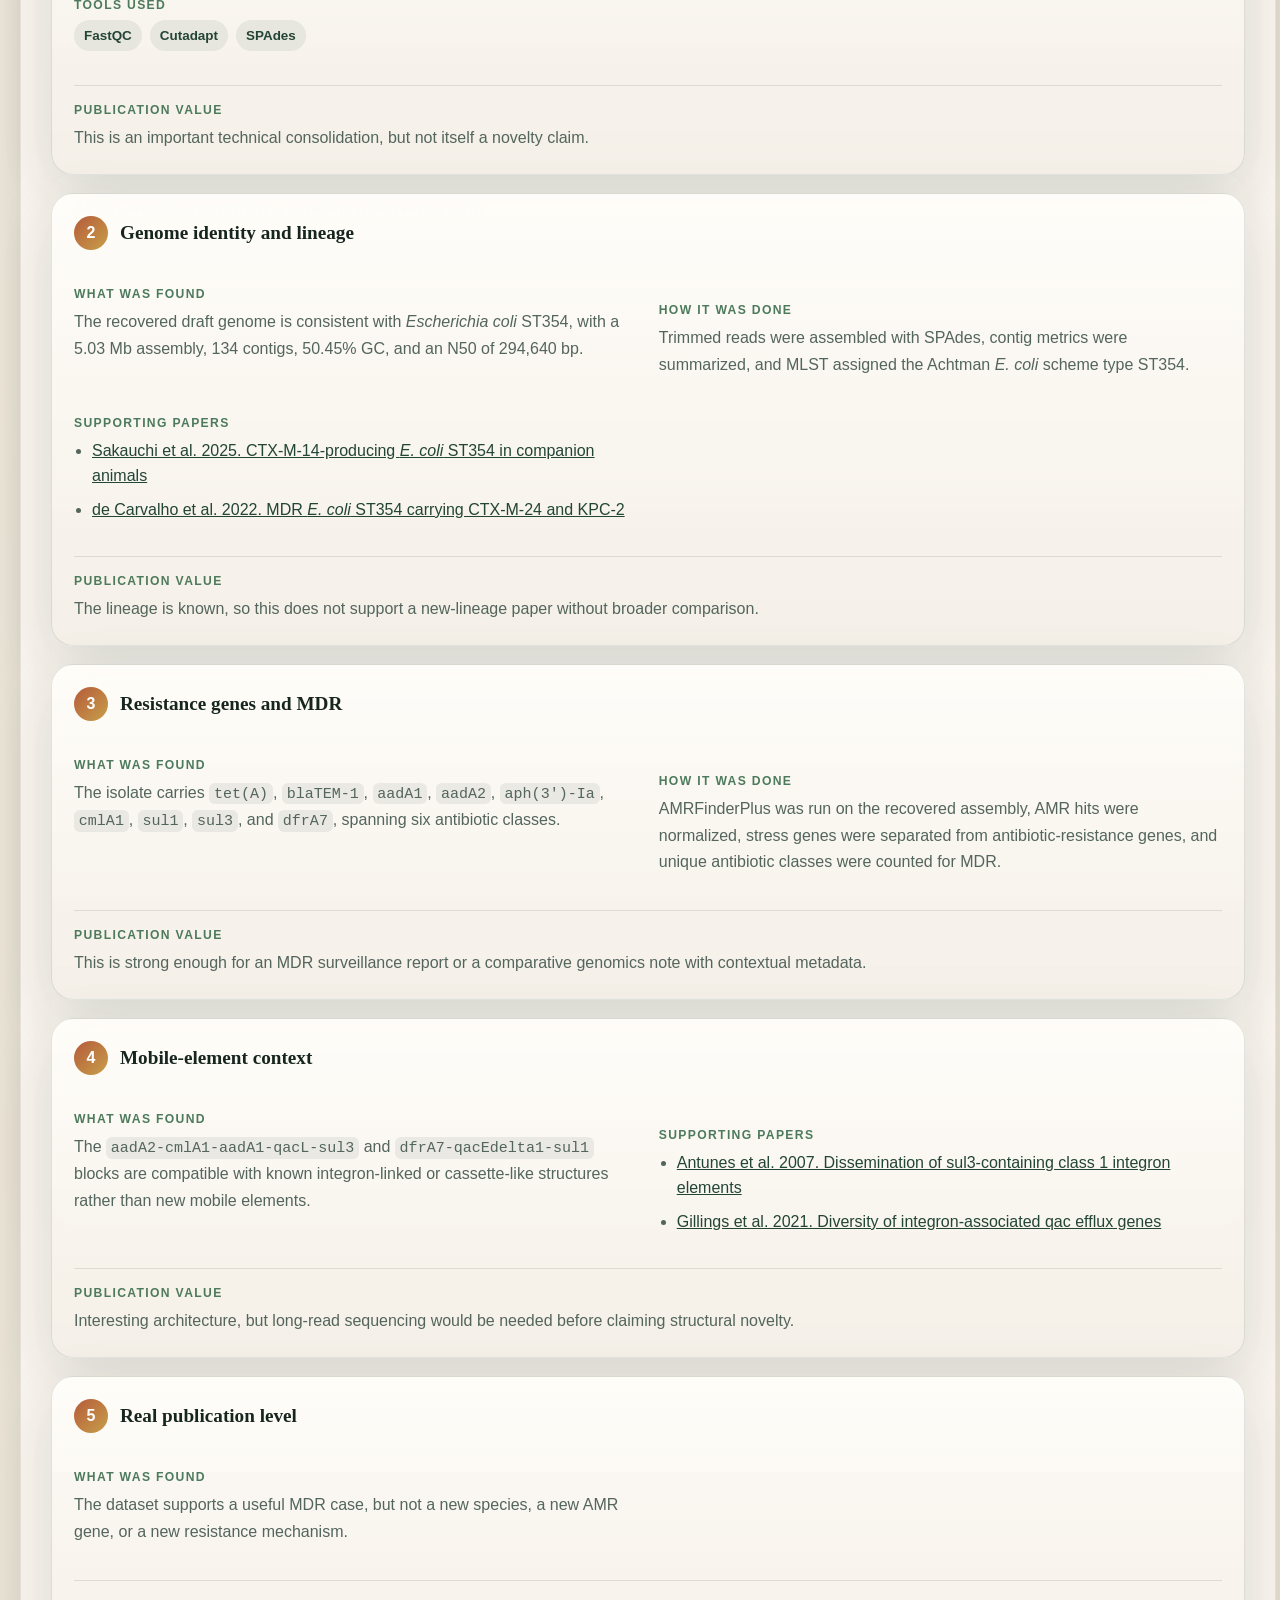
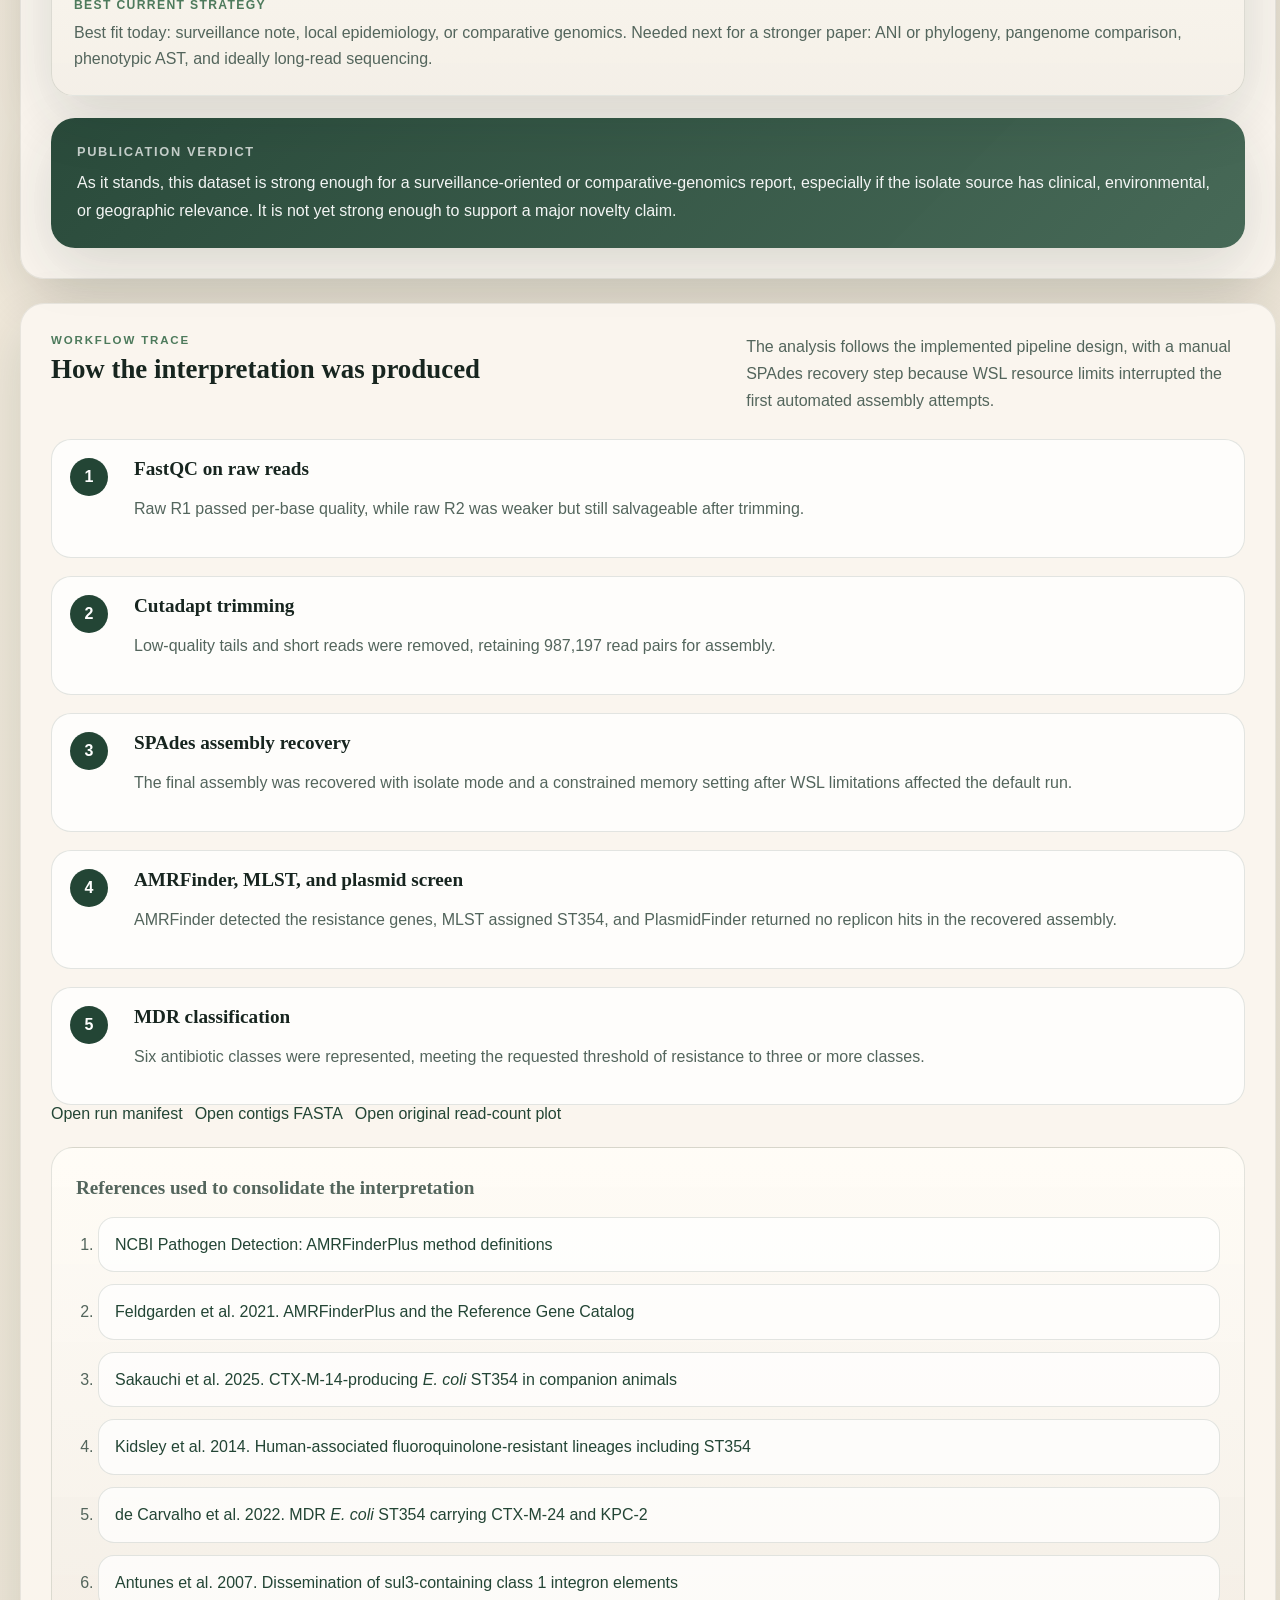
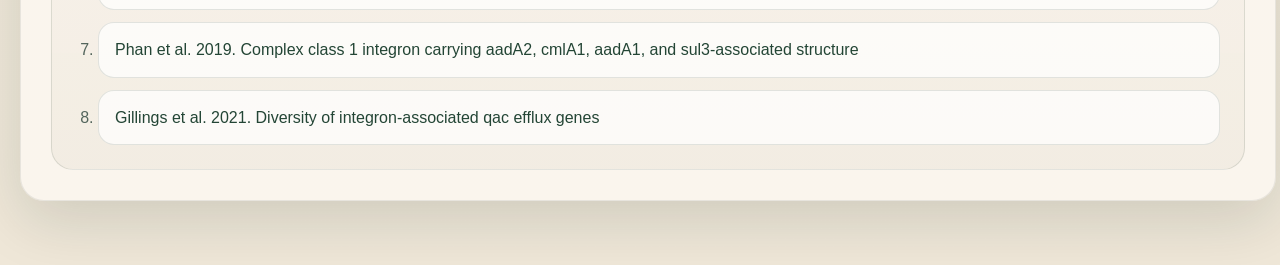
==== commit 6b090a50: "refactor: modernize HTML structure and CSS classes for improved layout and component styling" ====
--- a/index.html
+++ b/index.html
@@ -99,14 +99,12 @@
         <div class="two-column">
           <article class="subpanel">
             <h3>QC status matrix</h3>
-            <div class="table-wrap">
-              <div id="qc-matrix"></div>
-            </div>
-            <div class="hero-actions" style="margin-top: 1rem;">
-              <a class="button" href="../qc/raw/QA5221_S16_L001_R1_001_fastqc.html">Raw R1 FastQC</a>
-              <a class="button" href="../qc/raw/QA5221_S16_L001_R2_001_fastqc.html">Raw R2 FastQC</a>
-              <a class="button" href="../qc/trimmed/QA5221_S16_L001_trimmed_R1_fastqc.html">Trimmed R1 FastQC</a>
-              <a class="button" href="../qc/trimmed/QA5221_S16_L001_trimmed_R2_fastqc.html">Trimmed R2 FastQC</a>
+            <div id="qc-matrix"></div>
+            <div class="inline-links">
+              <a href="../qc/raw/QA5221_S16_L001_R1_001_fastqc.html">Raw R1 FastQC</a>
+              <a href="../qc/raw/QA5221_S16_L001_R2_001_fastqc.html">Raw R2 FastQC</a>
+              <a href="../qc/trimmed/QA5221_S16_L001_trimmed_R1_fastqc.html">Trimmed R1 FastQC</a>
+              <a href="../qc/trimmed/QA5221_S16_L001_trimmed_R2_fastqc.html">Trimmed R2 FastQC</a>
             </div>
           </article>
           <article class="subpanel">
@@ -142,7 +140,7 @@
             <div class="wgs-gate">
               <div class="gate-ring" id="gate-ring"><span id="gate-ring-label"></span></div>
               <div class="gate-text">
-                <h3>WGS compatibility</h3>
+                <h4>WGS compatibility</h4>
                 <p>
                   Post-trim depth, assembly size, and N50 all passed. That makes the AMR interpretation
                   appropriate for an isolate-style genome analysis rather than a low-complexity fragment set.
@@ -152,15 +150,15 @@
           </article>
           <article class="subpanel">
             <h3>Lineage signal</h3>
-            <div class="specimen-card" style="background: var(--primary); min-height: 100%;">
-              <p class="eyebrow" style="color: var(--accent);">MLST</p>
-              <h2 style="color: white; font-style: italic;">E. coli ST354</h2>
-              <p style="color: hsla(0,0%,100%,0.8);">
-                The assembly matches the Achtman scheme, sequence type 354.
+            <div class="lineage-card">
+              <p class="lineage-kicker">MLST</p>
+              <h4><em>E. coli</em> ST354</h4>
+              <p>
+                The assembly matches the <code>ecoli_achtman_4</code> scheme, sequence type <strong>354</strong>.
                 ST354 is already known in human, animal, and environmental AMR literature, so the lineage itself
                 is not new.
               </p>
-              <a class="button button-primary" style="background: white; color: var(--primary); margin-top: 1rem;" href="../amr/QA5221_mlst.tsv">Open MLST output</a>
+              <a href="../amr/QA5221_mlst.tsv">Open MLST output</a>
             </div>
           </article>
         </div>
@@ -185,7 +183,7 @@
                 <title id="class-chart-title">Detected antibiotic classes</title>
               </svg>
             </div>
-            <div class="hero-badges" id="class-legend" style="margin-top: 1.5rem;"></div>
+            <div class="legend-list" id="class-legend"></div>
           </article>
           <article class="subpanel">
             <h3>Identity and coverage support</h3>
@@ -200,10 +198,10 @@
             </p>
           </article>
         </div>
-        <div class="subpanel" style="margin-top: 2rem;">
-          <div class="panel-head" style="margin-bottom: 1.5rem;">
-            <h3>Gene-by-gene evidence</h3>
-            <div class="hero-actions" id="filter-row"></div>
+        <div class="subpanel gene-table-panel">
+          <div class="gene-table-head">
+            <h3>Gene-by-gene evidence table</h3>
+            <div class="filter-row" id="filter-row"></div>
           </div>
           <div class="table-wrap">
             <table class="gene-table">
@@ -222,10 +220,10 @@
               <tbody id="gene-table-body"></tbody>
             </table>
           </div>
-          <div class="hero-actions" style="margin-top: 1.5rem;">
-            <a class="button" href="../amr/QA5221_amrfinder.tsv">Open AMRFinder raw TSV</a>
-            <a class="button" href="../reports/QA5221_S16_L001_amr_identity_coverage.png">Open original identity/coverage plot</a>
-            <a class="button" href="../reports/QA5221_S16_L001_amr_classes.png">Open original class plot</a>
+          <div class="inline-links">
+            <a href="../amr/QA5221_amrfinder.tsv">Open AMRFinder raw TSV</a>
+            <a href="../reports/QA5221_S16_L001_amr_identity_coverage.png">Open original identity/coverage plot</a>
+            <a href="../reports/QA5221_S16_L001_amr_classes.png">Open original class plot</a>
           </div>
         </div>
       </section>
@@ -242,7 +240,7 @@
             be needed to resolve the full architecture.
           </p>
         </div>
-        <div class="metrics-grid" id="cluster-stack"></div>
+        <div class="cluster-stack" id="cluster-stack"></div>
       </section>
 
       <section class="panel" id="novelty">
@@ -266,25 +264,23 @@
             or source, that could become publishable context after comparative genomics and metadata review.
           </p>
         </div>
-        <div class="two-column" style="margin-top: 2rem;">
-          <div class="subpanel">
-            <h3>Why the novelty claim is limited</h3>
-            <ul class="paper-list" style="margin-top: 1rem;">
-              <li>R1 and R2 are paired reads from one isolate, so there is no second independent genome to compare.</li>
-              <li>AMRFinder calls are overwhelmingly exact matches to known resistance genes, not novel candidates.</li>
-              <li>ST354 is already documented as an MDR-associated lineage in human and animal settings.</li>
-              <li>The patterns fit previously described integron-linked resistance structures.</li>
-            </ul>
-          </div>
-          <div class="subpanel">
-            <h3>What would strengthen a claim</h3>
-            <ul class="paper-list" style="margin-top: 1rem;">
-              <li>Long-read sequencing to close plasmids and define complete elements.</li>
-              <li>Phenotypic antimicrobial susceptibility testing (AST).</li>
-              <li>Core-genome phylogeny against regional and global ST354 genomes.</li>
-              <li>Sample metadata proving an unusual host or geography.</li>
-            </ul>
-          </div>
+        <div class="subpanel">
+          <h3>Why the novelty claim is limited</h3>
+          <ul class="truth-list">
+            <li>R1 and R2 are paired reads from one isolate, so there is no second independent genome to compare.</li>
+            <li>AMRFinder calls are overwhelmingly exact matches to known resistance genes, not novel candidates.</li>
+            <li>ST354 is already documented as an MDR-associated lineage in human and animal settings.</li>
+            <li>The clustered <code>aadA2-cmlA1-aadA1-qacL-sul3</code> and <code>dfrA7-qacEdelta1-sul1</code> patterns fit previously described integron-linked resistance structures.</li>
+          </ul>
+        </div>
+        <div class="subpanel">
+          <h3>What would strengthen a genuine discovery claim</h3>
+          <ul class="truth-list">
+            <li>Long-read sequencing to close plasmids and define complete mobile elements.</li>
+            <li>Phenotypic antimicrobial susceptibility testing to connect genotype to actual resistance.</li>
+            <li>Core-genome phylogeny against regional and global ST354 genomes.</li>
+            <li>Sample metadata proving an unusual host, geography, outbreak context, or gene arrangement.</li>
+          </ul>
         </div>
       </section>
 
@@ -305,18 +301,31 @@
               <span class="research-step">1</span>
               <h3>Paired files versus real genomes</h3>
             </div>
-            <div>
+            <div class="research-block">
               <span class="research-label">What was found</span>
-              <p>The two FASTQ files are not two genomes. R1 and R2 are paired mates from the same isolate.</p>
-              <span class="research-label" style="margin-top: 1rem;">Tools used</span>
-              <div class="timeline-meta">
-                <span class="timeline-chip">FastQC</span>
-                <span class="timeline-chip">Cutadapt</span>
+              <p>
+                The two FASTQ files are not two genomes. <code>R1</code> and <code>R2</code> are paired mates from the same isolate
+                and together support one genome reconstruction.
+              </p>
+            </div>
+            <div class="research-block">
+              <span class="research-label">How it was done</span>
+              <p>
+                Paired-end validation, matching read counts, raw and trimmed FastQC review, and single-sample assembly behavior
+                all supported the one-isolate interpretation.
+              </p>
+            </div>
+            <div class="research-block">
+              <span class="research-label">Tools used</span>
+              <div class="tool-pill-row">
+                <span class="tool-pill">FastQC</span>
+                <span class="tool-pill">Cutadapt</span>
+                <span class="tool-pill">SPAdes</span>
               </div>
             </div>
-            <div class="callout" style="padding: 1.5rem;">
+            <div class="research-note">
               <span class="research-label">Publication value</span>
-              <p>Technical consolidation, not a novelty claim.</p>
+              <p>This is an important technical consolidation, but not itself a novelty claim.</p>
             </div>
           </article>
 
@@ -325,25 +334,110 @@
               <span class="research-step">2</span>
               <h3>Genome identity and lineage</h3>
             </div>
-            <div>
+            <div class="research-block">
               <span class="research-label">What was found</span>
-              <p>Recovered draft genome is consistent with E. coli ST354, 5.03 Mb assembly, 134 contigs.</p>
-              <span class="research-label" style="margin-top: 1rem;">Supporting papers</span>
+              <p>
+                The recovered draft genome is consistent with <em>Escherichia coli</em> ST354, with a 5.03 Mb assembly,
+                134 contigs, 50.45% GC, and an N50 of 294,640 bp.
+              </p>
+            </div>
+            <div class="research-block">
+              <span class="research-label">How it was done</span>
+              <p>
+                Trimmed reads were assembled with SPAdes, contig metrics were summarized, and MLST assigned the Achtman
+                <em>E. coli</em> scheme type ST354.
+              </p>
+            </div>
+            <div class="research-block">
+              <span class="research-label">Supporting papers</span>
               <ul class="paper-list">
-                <li><a href="https://pubmed.ncbi.nlm.nih.gov/40107766/">Sakauchi et al. 2025</a></li>
-                <li><a href="https://pmc.ncbi.nlm.nih.gov/articles/PMC9646818/">de Carvalho et al. 2022</a></li>
+                <li><a href="https://pubmed.ncbi.nlm.nih.gov/40107766/">Sakauchi et al. 2025. CTX-M-14-producing <em>E. coli</em> ST354 in companion animals</a></li>
+                <li><a href="https://pmc.ncbi.nlm.nih.gov/articles/PMC9646818/">de Carvalho et al. 2022. MDR <em>E. coli</em> ST354 carrying CTX-M-24 and KPC-2</a></li>
               </ul>
             </div>
-            <div class="callout" style="padding: 1.5rem;">
+            <div class="research-note">
               <span class="research-label">Publication value</span>
-              <p>Known lineage, needs broader comparison.</p>
-            </div>
-          </article>
-        </div>
-        <div class="callout contrast" style="margin-top: 2rem; border-radius: var(--radius-lg);">
-          <span class="eyebrow" style="color: var(--accent);">Final Verdict</span>
+              <p>The lineage is known, so this does not support a new-lineage paper without broader comparison.</p>
+            </div>
+          </article>
+
+          <article class="research-card">
+            <div class="research-card-head">
+              <span class="research-step">3</span>
+              <h3>Resistance genes and MDR</h3>
+            </div>
+            <div class="research-block">
+              <span class="research-label">What was found</span>
+              <p>
+                The isolate carries <code>tet(A)</code>, <code>blaTEM-1</code>, <code>aadA1</code>, <code>aadA2</code>,
+                <code>aph(3')-Ia</code>, <code>cmlA1</code>, <code>sul1</code>, <code>sul3</code>, and <code>dfrA7</code>,
+                spanning six antibiotic classes.
+              </p>
+            </div>
+            <div class="research-block">
+              <span class="research-label">How it was done</span>
+              <p>
+                AMRFinderPlus was run on the recovered assembly, AMR hits were normalized, stress genes were separated from
+                antibiotic-resistance genes, and unique antibiotic classes were counted for MDR.
+              </p>
+            </div>
+            <div class="research-note">
+              <span class="research-label">Publication value</span>
+              <p>This is strong enough for an MDR surveillance report or a comparative genomics note with contextual metadata.</p>
+            </div>
+          </article>
+
+          <article class="research-card">
+            <div class="research-card-head">
+              <span class="research-step">4</span>
+              <h3>Mobile-element context</h3>
+            </div>
+            <div class="research-block">
+              <span class="research-label">What was found</span>
+              <p>
+                The <code>aadA2-cmlA1-aadA1-qacL-sul3</code> and <code>dfrA7-qacEdelta1-sul1</code> blocks are compatible
+                with known integron-linked or cassette-like structures rather than new mobile elements.
+              </p>
+            </div>
+            <div class="research-block">
+              <span class="research-label">Supporting papers</span>
+              <ul class="paper-list">
+                <li><a href="https://pmc.ncbi.nlm.nih.gov/articles/PMC1855504/">Antunes et al. 2007. Dissemination of sul3-containing class 1 integron elements</a></li>
+                <li><a href="https://pmc.ncbi.nlm.nih.gov/articles/PMC8448097/">Gillings et al. 2021. Diversity of integron-associated qac efflux genes</a></li>
+              </ul>
+            </div>
+            <div class="research-note">
+              <span class="research-label">Publication value</span>
+              <p>Interesting architecture, but long-read sequencing would be needed before claiming structural novelty.</p>
+            </div>
+          </article>
+
+          <article class="research-card">
+            <div class="research-card-head">
+              <span class="research-step">5</span>
+              <h3>Real publication level</h3>
+            </div>
+            <div class="research-block">
+              <span class="research-label">What was found</span>
+              <p>
+                The dataset supports a useful MDR case, but not a new species, a new AMR gene, or a new resistance mechanism.
+              </p>
+            </div>
+            <div class="research-note">
+              <span class="research-label">Best current strategy</span>
+              <p>
+                Best fit today: surveillance note, local epidemiology, or comparative genomics. Needed next for a stronger
+                paper: ANI or phylogeny, pangenome comparison, phenotypic AST, and ideally long-read sequencing.
+              </p>
+            </div>
+          </article>
+        </div>
+        <div class="verdict-band">
+          <span class="verdict-kicker">Publication verdict</span>
           <p>
-            Strong enough for a surveillance-oriented or comparative-genomics report. Not yet enough for a major novelty claim.
+            As it stands, this dataset is strong enough for a surveillance-oriented or comparative-genomics report,
+            especially if the isolate source has clinical, environmental, or geographic relevance. It is not yet strong
+            enough to support a major novelty claim.
           </p>
         </div>
       </section>
@@ -362,19 +456,23 @@
         <div class="timeline">
           <div class="timeline-item">
             <span class="timeline-step">1</span>
-            <div><h3>FastQC on raw reads</h3><p>Raw R1 passed; raw R2 was weaker but salvageable after trimming.</p></div>
+            <div><h3>FastQC on raw reads</h3><p>Raw R1 passed per-base quality, while raw R2 was weaker but still salvageable after trimming.</p></div>
           </div>
           <div class="timeline-item">
             <span class="timeline-step">2</span>
-            <div><h3>Cutadapt trimming</h3><p>Low-quality tails removed, retaining 987,197 read pairs (97.97%).</p></div>
+            <div><h3>Cutadapt trimming</h3><p>Low-quality tails and short reads were removed, retaining 987,197 read pairs for assembly.</p></div>
           </div>
           <div class="timeline-item">
             <span class="timeline-step">3</span>
-            <div><h3>SPAdes assembly recovery</h3><p>Recovered with isolate mode after WSL limitations affected default run.</p></div>
+            <div><h3>SPAdes assembly recovery</h3><p>The final assembly was recovered with isolate mode and a constrained memory setting after WSL limitations affected the default run.</p></div>
           </div>
           <div class="timeline-item">
             <span class="timeline-step">4</span>
-            <div><h3>AMRFinder, MLST, and plasmid screen</h3><p>Detected resistance genes, assigned ST354, and zero plasmid replicons.</p></div>
+            <div><h3>AMRFinder, MLST, and plasmid screen</h3><p>AMRFinder detected the resistance genes, MLST assigned ST354, and PlasmidFinder returned no replicon hits in the recovered assembly.</p></div>
+          </div>
+          <div class="timeline-item">
+            <span class="timeline-step">5</span>
+            <div><h3>MDR classification</h3><p>Six antibiotic classes were represented, meeting the requested threshold of resistance to three or more classes.</p></div>
           </div>
         </div>
         <div class="inline-links">
--- a/styles.css
+++ b/styles.css
@@ -1,541 +1,929 @@
-@import url('https://fonts.googleapis.com/css2?family=Inter:wght@300;400;500;600;700;800&family=Playfair+Display:ital,wght@0,400;0,700;0,900;1,400&display=swap');
-
 :root {
-  /* Refined Color Palette - HSL for harmony */
-  --bg-color: hsl(40, 30%, 96%);
-  --bg-deep: hsl(160, 40%, 10%);
-  --ink-color: hsl(160, 40%, 12%);
-  --muted-color: hsl(160, 10%, 45%);
-  
-  --primary: hsl(155, 33%, 21%); /* Deep Moss */
-  --primary-light: hsl(155, 20%, 45%); /* Fern */
-  --secondary: hsl(18, 50%, 47%); /* Clay */
-  --accent: hsl(42, 54%, 54%); /* Gold */
-  
-  --panel-bg: hsla(40, 30%, 98%, 0.7);
-  --panel-bg-strong: hsla(0, 0%, 100%, 0.85);
-  --glass-bg: hsla(255, 100%, 100%, 0.4);
-  --glass-border: hsla(160, 40%, 10%, 0.08);
-  
-  --shadow-sm: 0 4px 12px hsla(160, 40%, 10%, 0.05);
-  --shadow-md: 0 12px 32px hsla(160, 40%, 10%, 0.1);
-  --shadow-lg: 0 24px 64px hsla(160, 40%, 10%, 0.15);
-  
-  --radius-lg: 24px;
-  --radius-md: 16px;
-  --radius-sm: 12px;
-  
-  --status-pass: hsl(145, 45%, 34%);
-  --status-warn: hsl(35, 65%, 48%);
-  --status-fail: hsl(5, 55%, 53%);
-  --status-na: hsl(160, 8%, 51%);
-
-  --font-main: 'Inter', system-ui, -apple-system, sans-serif;
-  --font-serif: 'Playfair Display', serif;
-}
-
-/* Base reset & Typography */
+  --bg: #f4efe5;
+  --bg-deep: #0f241d;
+  --ink: #17251f;
+  --muted: #53655c;
+  --moss: #234535;
+  --fern: #4d7a5c;
+  --sage: #92b39b;
+  --clay: #b55b3a;
+  --gold: #c89f4a;
+  --cream: #fbf7f0;
+  --panel: rgba(251, 247, 240, 0.9);
+  --panel-strong: rgba(255, 252, 248, 0.96);
+  --line: rgba(25, 48, 38, 0.12);
+  --shadow: 0 20px 60px rgba(15, 36, 29, 0.14);
+  --radius: 24px;
+  --radius-soft: 18px;
+  --status-pass: #2f7d4b;
+  --status-warn: #c9892a;
+  --status-fail: #c84d44;
+  --status-na: #7a8b83;
+}
+
 * {
   box-sizing: border-box;
-  margin: 0;
-  padding: 0;
 }
 
 html {
   scroll-behavior: smooth;
-  font-size: 16px;
 }
 
 body {
-  background-color: var(--bg-color);
-  background-image: 
-    radial-gradient(circle at 0% 0%, hsla(42, 54%, 54%, 0.15), transparent 40%),
-    radial-gradient(circle at 100% 0%, hsla(155, 33%, 21%, 0.1), transparent 40%),
-    linear-gradient(180deg, var(--bg-color) 0%, hsl(40, 20%, 92%) 100%);
-  color: var(--ink-color);
-  font-family: var(--font-main);
-  line-height: 1.6;
-  min-height: 100vh;
-  padding: 2rem 1rem;
+  margin: 0;
+  color: var(--ink);
+  font-family: "Trebuchet MS", "Lucida Sans Unicode", "Lucida Grande", sans-serif;
+  background:
+    radial-gradient(circle at top left, rgba(200, 159, 74, 0.18), transparent 30%),
+    radial-gradient(circle at right 20%, rgba(77, 122, 92, 0.16), transparent 28%),
+    linear-gradient(180deg, #f7f2e8 0%, #efe7d8 100%);
 }
 
 body::before {
   content: "";
   position: fixed;
   inset: 0;
-  z-index: -1;
-  background-image: url("data:image/svg+xml,%3Csvg width='60' height='60' viewBox='0 0 60 60' xmlns='http://www.w3.org/2000/svg'%3E%3Cg fill='none' fill-rule='evenodd'%3E%3Cg fill='%2317251f' fill-opacity='0.03'%3E%3Cpath d='M36 34v-4h-2v4h-4v2h4v4h2v-4h4v-2h-4zM6 34v-4H4v4H0v2h4v4h2v-4h4v-2H6zM6 4V0H4v4H0v2h4v4h2V6h4V4H6zM36 4V0h-2v4h-4v2h4v4h2V6h4V4h-4z'/%3E%3C/g%3E%3C/g%3E%3C/svg%3E");
-  opacity: 0.5;
-}
-
-h1, h2, h3, h4 {
-  font-family: var(--font-serif);
-  font-weight: 700;
-  line-height: 1.2;
-}
-
-h1 {
-  font-size: clamp(2.5rem, 5vw, 4.5rem);
-  font-weight: 900;
-  letter-spacing: -0.02em;
-  margin-bottom: 1.5rem;
-}
-
-h2 {
-  font-size: 2.25rem;
-  margin-bottom: 1rem;
-}
-
-h3 {
-  font-size: 1.5rem;
-  margin-bottom: 0.75rem;
-}
-
-/* Layout Shell */
+  pointer-events: none;
+  background-image:
+    linear-gradient(rgba(255, 255, 255, 0.14) 1px, transparent 1px),
+    linear-gradient(90deg, rgba(255, 255, 255, 0.12) 1px, transparent 1px);
+  background-size: 48px 48px;
+  mask-image: radial-gradient(circle at center, black 45%, transparent 88%);
+  opacity: 0.45;
+}
+
 .page-shell {
-  max-width: 1200px;
+  max-width: 1280px;
   margin: 0 auto;
+  padding: 28px 20px 64px;
   position: relative;
 }
 
-/* Topbar */
 .topbar {
   display: flex;
   justify-content: space-between;
   align-items: center;
-  margin-bottom: 2rem;
-  padding: 0.5rem;
+  gap: 16px;
+  margin-bottom: 16px;
+}
+
+.topbar-group {
+  display: flex;
+  flex-wrap: wrap;
+  gap: 10px;
 }
 
 .topbar-chip {
-  background: var(--glass-bg);
-  backdrop-filter: blur(8px);
-  border: 1px solid var(--glass-border);
-  padding: 0.5rem 1rem;
-  border-radius: 2rem;
-  font-size: 0.875rem;
-  font-weight: 600;
-  color: var(--primary);
-  box-shadow: var(--shadow-sm);
+  display: inline-flex;
+  align-items: center;
+  padding: 8px 12px;
+  border-radius: 999px;
+  background: rgba(255, 255, 255, 0.62);
+  border: 1px solid rgba(15, 36, 29, 0.1);
+  color: var(--moss);
+  font-size: 0.84rem;
+  font-weight: 700;
 }
 
 .language-switch {
-  background: var(--glass-bg);
-  backdrop-filter: blur(8px);
-  border: 1px solid var(--glass-border);
-  padding: 0.25rem;
-  border-radius: 2rem;
-  display: flex;
-  gap: 0.25rem;
+  display: inline-flex;
+  padding: 4px;
+  border-radius: 999px;
+  background: rgba(255, 255, 255, 0.64);
+  border: 1px solid rgba(15, 36, 29, 0.1);
 }
 
 .language-link {
-  padding: 0.5rem 1rem;
-  border-radius: 1.5rem;
+  padding: 8px 12px;
+  border-radius: 999px;
+  color: var(--moss);
   text-decoration: none;
-  font-size: 0.875rem;
-  font-weight: 700;
-  color: var(--primary);
-  transition: all 0.3s ease;
-}
-
-.language-link:hover {
-  background: hsla(155, 33%, 21%, 0.05);
+  font-weight: 800;
+  font-size: 0.85rem;
 }
 
 .language-link.active {
-  background: var(--primary);
+  background: linear-gradient(135deg, var(--moss), #305744);
   color: white;
-  box-shadow: var(--shadow-sm);
-}
-
-/* Hero Section */
+}
+
 .hero {
   display: grid;
-  grid-template-columns: 1fr 400px;
-  gap: 3rem;
-  background: var(--panel-bg-strong);
-  backdrop-filter: blur(12px);
-  border: 1px solid var(--glass-border);
-  border-radius: var(--radius-lg);
-  padding: 4rem;
-  box-shadow: var(--shadow-lg);
-  margin-bottom: 3rem;
+  grid-template-columns: 1.35fr 0.95fr;
+  gap: 28px;
+  padding: 42px;
+  background:
+    linear-gradient(135deg, rgba(255, 250, 242, 0.92), rgba(241, 232, 214, 0.9)),
+    radial-gradient(circle at right bottom, rgba(181, 91, 58, 0.12), transparent 35%);
+  border: 1px solid rgba(15, 36, 29, 0.08);
+  border-radius: 32px;
+  box-shadow: var(--shadow);
+  overflow: hidden;
   position: relative;
-  overflow: hidden;
 }
 
 .hero::after {
   content: "";
   position: absolute;
-  top: -10%;
-  right: -5%;
-  width: 40%;
-  height: 60%;
-  background: radial-gradient(circle, hsla(42, 54%, 54%, 0.15), transparent 70%);
-  z-index: 0;
-}
-
-.hero-copy {
-  position: relative;
-  z-index: 1;
+  right: -80px;
+  top: -60px;
+  width: 260px;
+  height: 260px;
+  border-radius: 50%;
+  background:
+    radial-gradient(circle at 35% 35%, rgba(255, 255, 255, 0.84), rgba(146, 179, 155, 0.36) 55%, rgba(35, 69, 53, 0.08) 75%, transparent 76%);
 }
 
 .eyebrow {
-  font-size: 0.875rem;
-  font-weight: 800;
+  margin: 0 0 8px;
   text-transform: uppercase;
-  letter-spacing: 0.15em;
-  color: var(--secondary);
-  margin-bottom: 1rem;
-  display: block;
-}
-
-.hero-lead {
-  font-size: 1.25rem;
-  color: var(--muted-color);
-  max-width: 60ch;
-  margin-bottom: 2rem;
+  letter-spacing: 0.16em;
+  color: var(--fern);
+  font-size: 0.72rem;
+  font-weight: 700;
+}
+
+h1,
+h2,
+h3,
+h4 {
+  font-family: "Iowan Old Style", "Palatino Linotype", "Book Antiqua", serif;
+  margin: 0;
+}
+
+h1 {
+  font-size: clamp(2.6rem, 4vw, 4.5rem);
+  line-height: 0.95;
+  max-width: 9ch;
+}
+
+h2 {
+  font-size: clamp(1.6rem, 2.1vw, 2.35rem);
+}
+
+h3 {
+  font-size: 1.2rem;
+}
+
+.hero-lead,
+.panel-summary,
+.specimen-card p,
+.callout p,
+.timeline-item p,
+.figure-note,
+.truth-list,
+.references,
+.lineage-card p {
+  color: var(--muted);
+  line-height: 1.68;
 }
 
 .hero-badges {
   display: flex;
   flex-wrap: wrap;
-  gap: 0.75rem;
-  margin-bottom: 2.5rem;
+  gap: 10px;
+  margin: 22px 0 26px;
 }
 
 .badge {
-  background: hsla(155, 33%, 21%, 0.08);
-  border: 1px solid hsla(155, 33%, 21%, 0.1);
-  padding: 0.625rem 1.25rem;
-  border-radius: 2rem;
-  font-size: 0.875rem;
+  display: inline-flex;
+  align-items: center;
+  gap: 8px;
+  padding: 10px 14px;
+  border-radius: 999px;
+  background: rgba(35, 69, 53, 0.08);
+  border: 1px solid rgba(35, 69, 53, 0.08);
+  font-size: 0.92rem;
   font-weight: 700;
-  display: flex;
-  align-items: center;
-  gap: 0.5rem;
-  transition: transform 0.3s ease;
-}
-
-.badge:hover {
-  transform: translateY(-2px);
 }
 
 .badge .dot {
-  width: 8px;
-  height: 8px;
+  width: 9px;
+  height: 9px;
   border-radius: 50%;
-  background: var(--accent);
-}
-
-.hero-actions {
-  display: flex;
-  gap: 1rem;
+  background: var(--gold);
+}
+
+.hero-actions,
+.inline-links {
+  display: flex;
   flex-wrap: wrap;
+  gap: 12px;
 }
 
 .button {
   display: inline-flex;
   align-items: center;
-  padding: 0.875rem 1.75rem;
-  border-radius: 2rem;
+  justify-content: center;
+  padding: 12px 18px;
+  border-radius: 999px;
   text-decoration: none;
+  color: var(--bg-deep);
+  border: 1px solid rgba(15, 36, 29, 0.12);
+  background: rgba(255, 255, 255, 0.58);
   font-weight: 700;
-  font-size: 0.9375rem;
-  transition: all 0.3s cubic-bezier(0.4, 0, 0.2, 1);
-  border: 1px solid var(--glass-border);
-  background: var(--glass-bg);
-  color: var(--primary);
-}
-
-.button:hover {
-  transform: translateY(-3px);
-  box-shadow: var(--shadow-md);
-  background: white;
+  transition: transform 180ms ease, background 180ms ease;
+}
+
+.button:hover,
+.section-nav a:hover,
+.inline-links a:hover,
+.references a:hover {
+  transform: translateY(-2px);
 }
 
 .button-primary {
-  background: var(--primary);
+  background: linear-gradient(135deg, var(--moss), #305744);
   color: white;
   border-color: transparent;
 }
 
-.button-primary:hover {
-  background: hsl(155, 33%, 25%);
-  color: white;
-}
-
-/* Specimen Card */
+.hero-panel {
+  display: flex;
+  align-items: stretch;
+}
+
 .specimen-card {
-  background: var(--bg-deep);
-  color: white;
-  padding: 2.5rem;
-  border-radius: var(--radius-md);
-  box-shadow: var(--shadow-lg);
+  width: 100%;
+  padding: 28px;
+  background: linear-gradient(180deg, rgba(15, 36, 29, 0.95), rgba(28, 55, 43, 0.9));
+  color: rgba(255, 255, 255, 0.95);
+  border-radius: 26px;
   position: relative;
-  z-index: 1;
-}
-
-.specimen-card h2 {
-  color: white;
-  font-size: 1.75rem;
-  margin-bottom: 1rem;
-}
-
-.specimen-card p {
-  color: hsla(0, 0%, 100%, 0.7);
-  font-size: 0.9375rem;
-  margin-bottom: 2rem;
+  overflow: hidden;
+}
+
+.specimen-card::before {
+  content: "";
+  position: absolute;
+  inset: auto -35px -60px auto;
+  width: 180px;
+  height: 180px;
+  background: radial-gradient(circle, rgba(200, 159, 74, 0.4), transparent 70%);
+}
+
+.specimen-label,
+.lineage-kicker {
+  display: inline-flex;
+  font-size: 0.78rem;
+  letter-spacing: 0.12em;
+  text-transform: uppercase;
+  color: rgba(255, 255, 255, 0.72);
+  margin-bottom: 10px;
 }
 
 .specimen-grid {
-  display: grid;
-  grid-template-columns: 1fr 1fr;
-  gap: 1rem;
+  margin-top: 22px;
+  display: grid;
+  grid-template-columns: repeat(2, minmax(0, 1fr));
+  gap: 14px;
 }
 
 .specimen-grid div {
-  background: hsla(0, 0%, 100%, 0.05);
-  padding: 1.25rem;
-  border-radius: var(--radius-sm);
-  border: 1px solid hsla(0, 0%, 100%, 0.1);
+  padding: 14px;
+  border-radius: 18px;
+  background: rgba(255, 255, 255, 0.08);
+  backdrop-filter: blur(12px);
 }
 
 .specimen-grid span {
   display: block;
-  font-size: 0.75rem;
+  font-size: 0.78rem;
+  color: rgba(255, 255, 255, 0.68);
+  margin-bottom: 6px;
+}
+
+.specimen-card p,
+.lineage-card p,
+.lineage-card .lineage-kicker {
+  color: rgba(255, 255, 255, 0.84);
+}
+
+.section-nav {
+  display: flex;
+  flex-wrap: wrap;
+  gap: 10px;
+  margin: 22px 0 26px;
+}
+
+.section-nav a,
+.inline-links a,
+.references a {
+  color: var(--moss);
+  text-decoration: none;
+}
+
+.section-nav a {
+  padding: 10px 14px;
+  border-radius: 999px;
+  background: rgba(255, 255, 255, 0.58);
+  border: 1px solid rgba(15, 36, 29, 0.1);
+  font-weight: 700;
+}
+
+main {
+  display: grid;
+  gap: 24px;
+}
+
+.panel,
+.subpanel {
+  background: var(--panel);
+  border: 1px solid rgba(15, 36, 29, 0.08);
+  border-radius: var(--radius);
+  box-shadow: var(--shadow);
+}
+
+.panel {
+  padding: 30px;
+}
+
+.subpanel {
+  padding: 24px;
+  height: 100%;
+}
+
+.panel-head {
+  display: flex;
+  justify-content: space-between;
+  align-items: start;
+  flex-wrap: wrap;
+  gap: 24px;
+  margin-bottom: 24px;
+}
+
+.panel-head > div {
+  flex: 1 1 320px;
+  min-width: 0;
+}
+
+.panel-summary {
+  flex: 1 1 360px;
+  max-width: 56ch;
+  min-width: 0;
+  margin: 0;
+}
+
+.metrics-grid,
+.assembly-grid,
+.novelty-grid {
+  display: grid;
+  gap: 16px;
+}
+
+.metrics-grid {
+  grid-template-columns: repeat(4, minmax(0, 1fr));
+}
+
+.assembly-grid {
+  grid-template-columns: repeat(2, minmax(0, 1fr));
+}
+
+.novelty-grid {
+  grid-template-columns: repeat(auto-fit, minmax(220px, 1fr));
+  align-items: stretch;
+}
+
+.metric-card,
+.assembly-card,
+.novelty-card {
+  padding: 20px;
+  border-radius: var(--radius-soft);
+  background: var(--panel-strong);
+  border: 1px solid var(--line);
+}
+
+.metric-card .value,
+.assembly-card .value {
+  display: block;
+  font-family: "Iowan Old Style", "Palatino Linotype", serif;
+  font-size: 2rem;
+  margin-top: 12px;
+}
+
+.metric-card .label,
+.assembly-card .label,
+.novelty-card .label {
+  color: var(--muted);
+  font-size: 0.85rem;
   text-transform: uppercase;
-  letter-spacing: 0.1em;
-  color: hsla(0, 0%, 100%, 0.5);
-  margin-bottom: 0.5rem;
-}
-
-.specimen-grid strong {
-  font-size: 1.125rem;
-  font-family: var(--font-serif);
-}
-
-/* Section Navigation */
-.section-nav {
-  position: sticky;
-  top: 1rem;
-  z-index: 100;
-  background: hsla(40, 30%, 98%, 0.8);
-  backdrop-filter: blur(12px);
-  border: 1px solid var(--glass-border);
-  padding: 0.75rem;
-  border-radius: 3rem;
-  margin: 2rem auto;
-  display: flex;
-  justify-content: center;
-  gap: 0.5rem;
-  box-shadow: var(--shadow-md);
-  max-width: fit-content;
-}
-
-.section-nav a {
-  padding: 0.625rem 1.25rem;
-  border-radius: 2rem;
-  text-decoration: none;
-  font-size: 0.875rem;
+  letter-spacing: 0.09em;
+}
+
+.metric-card .detail,
+.novelty-card p,
+.assembly-card .detail {
+  color: var(--muted);
+  line-height: 1.6;
+  margin-top: 10px;
+}
+
+.callout {
+  margin-top: 22px;
+  padding: 20px 24px;
+  border-radius: var(--radius-soft);
+  border: 1px solid rgba(77, 122, 92, 0.2);
+  background: linear-gradient(135deg, rgba(146, 179, 155, 0.12), rgba(255, 255, 255, 0.52));
+}
+
+.callout.contrast {
+  background: linear-gradient(135deg, rgba(35, 69, 53, 0.96), rgba(48, 87, 68, 0.92));
+  color: white;
+}
+
+.callout.contrast p,
+.callout.contrast h3 {
+  color: rgba(255, 255, 255, 0.94);
+}
+
+.two-column {
+  display: grid;
+  grid-template-columns: repeat(2, minmax(0, 1fr));
+  gap: 18px;
+}
+
+.chart-shell {
+  overflow: hidden;
+  border-radius: 18px;
+  background: linear-gradient(180deg, rgba(255, 255, 255, 0.8), rgba(243, 239, 231, 0.9));
+  border: 1px solid var(--line);
+}
+
+svg {
+  width: 100%;
+  height: auto;
+  display: block;
+}
+
+.status-chip {
+  display: inline-flex;
+  padding: 6px 10px;
+  border-radius: 999px;
+  font-size: 0.78rem;
   font-weight: 700;
-  color: var(--muted-color);
-  transition: all 0.3s ease;
-}
-
-.section-nav a:hover {
-  background: hsla(155, 33%, 21%, 0.05);
-  color: var(--primary);
-}
-
-/* Generic Panels */
-.panel {
-  background: var(--panel-bg);
-  backdrop-filter: blur(8px);
-  border: 1px solid var(--glass-border);
-  border-radius: var(--radius-lg);
-  padding: 3rem;
-  margin-bottom: 2.5rem;
-  box-shadow: var(--shadow-md);
-}
-
-.panel-head {
-  margin-bottom: 3rem;
-  display: grid;
-  grid-template-columns: 1fr 1fr;
-  gap: 2rem;
-}
-
-.panel-summary {
-  font-size: 1.125rem;
-  color: var(--muted-color);
-  border-left: 3px solid var(--accent);
-  padding-left: 1.5rem;
-}
-
-/* Metrics Grid */
-.metrics-grid {
-  display: grid;
-  grid-template-columns: repeat(auto-fit, minmax(240px, 1fr));
-  gap: 1.5rem;
-  margin-bottom: 2rem;
-}
-
-.metric-card {
-  background: white;
-  padding: 2rem;
-  border-radius: var(--radius-md);
-  border: 1px solid var(--glass-border);
-  transition: transform 0.3s ease, box-shadow 0.3s ease;
-}
-
-.metric-card:hover {
-  transform: translateY(-5px);
-  box-shadow: var(--shadow-md);
-}
-
-.metric-card .label {
-  font-size: 0.75rem;
-  font-weight: 800;
-  text-transform: uppercase;
-  letter-spacing: 0.1em;
-  color: var(--muted-color);
-}
-
-.metric-card .value {
-  display: block;
-  font-family: var(--font-serif);
-  font-size: 2.5rem;
-  font-weight: 900;
-  color: var(--primary);
-  margin: 0.5rem 0;
-}
-
-.metric-card .detail {
-  font-size: 0.875rem;
-  color: var(--muted-color);
-  line-height: 1.5;
-}
-
-/* Tables */
-.table-wrap {
-  background: white;
-  border-radius: var(--radius-md);
-  border: 1px solid var(--glass-border);
-  overflow-x: auto;
-  box-shadow: var(--shadow-sm);
-  margin: 1.5rem 0;
-}
-
-table {
+  letter-spacing: 0.03em;
+}
+
+.status-pass {
+  color: var(--status-pass);
+  background: rgba(47, 125, 75, 0.12);
+}
+
+.status-warn {
+  color: var(--status-warn);
+  background: rgba(201, 137, 42, 0.12);
+}
+
+.status-fail {
+  color: var(--status-fail);
+  background: rgba(200, 77, 68, 0.12);
+}
+
+.status-na {
+  color: var(--status-na);
+  background: rgba(122, 139, 131, 0.12);
+}
+
+.qc-table {
   width: 100%;
   border-collapse: collapse;
+}
+
+.qc-table th,
+.qc-table td {
+  padding: 12px 10px;
+  border-bottom: 1px solid var(--line);
   text-align: left;
-}
-
-th {
-  background: hsla(160, 40%, 10%, 0.02);
-  padding: 1.25rem;
-  font-size: 0.75rem;
+  font-size: 0.95rem;
+}
+
+.qc-table th {
+  font-size: 0.8rem;
+  text-transform: uppercase;
+  letter-spacing: 0.08em;
+  color: var(--muted);
+}
+
+.figure-note {
+  margin: 14px 0 0;
+  font-size: 0.94rem;
+}
+
+.wgs-gate {
+  margin-top: 20px;
+  display: flex;
+  gap: 18px;
+  align-items: center;
+  padding: 18px;
+  border-radius: 18px;
+  background: rgba(255, 255, 255, 0.62);
+  border: 1px solid var(--line);
+}
+
+.gate-ring {
+  width: 118px;
+  height: 118px;
+  border-radius: 50%;
+  display: grid;
+  place-items: center;
+  background:
+    radial-gradient(circle closest-side, var(--cream) 69%, transparent 70% 100%),
+    conic-gradient(var(--moss) 0 360deg);
+  box-shadow: inset 0 0 0 1px rgba(15, 36, 29, 0.06);
+}
+
+.gate-ring span {
   font-weight: 800;
+  color: var(--moss);
+  text-align: center;
+  font-size: 0.92rem;
+  line-height: 1.2;
+}
+
+.lineage-card {
+  padding: 22px;
+  border-radius: 22px;
+  background:
+    linear-gradient(135deg, rgba(35, 69, 53, 0.96), rgba(58, 100, 78, 0.9)),
+    radial-gradient(circle at top right, rgba(200, 159, 74, 0.22), transparent 34%);
+  color: white;
+  min-height: 100%;
+}
+
+.lineage-card h4,
+.lineage-card a {
+  color: white;
+}
+
+.lineage-card a {
+  display: inline-block;
+  margin-top: 14px;
+}
+
+.legend-list,
+.filter-row {
+  display: flex;
+  flex-wrap: wrap;
+  gap: 10px;
+}
+
+.legend-item,
+.filter-button {
+  padding: 10px 12px;
+  border-radius: 999px;
+  border: 1px solid var(--line);
+  background: rgba(255, 255, 255, 0.72);
+  font-size: 0.88rem;
+}
+
+.legend-item .dot {
+  display: inline-block;
+  width: 10px;
+  height: 10px;
+  border-radius: 50%;
+  margin-right: 8px;
+}
+
+.filter-button {
+  cursor: pointer;
+  font: inherit;
+  color: var(--moss);
+}
+
+.filter-button.active {
+  background: linear-gradient(135deg, rgba(35, 69, 53, 0.96), rgba(48, 87, 68, 0.94));
+  color: white;
+  border-color: transparent;
+}
+
+.gene-table-panel {
+  margin-top: 18px;
+}
+
+.gene-table-head {
+  display: flex;
+  flex-direction: column;
+  gap: 18px;
+  align-items: start;
+  margin-bottom: 16px;
+}
+
+.filter-row {
+  width: 100%;
+}
+
+.table-wrap {
+  overflow-x: auto;
+}
+
+.gene-table {
+  width: 100%;
+  min-width: 980px;
+  border-collapse: collapse;
+}
+
+.gene-table th,
+.gene-table td {
+  padding: 14px 12px;
+  border-bottom: 1px solid var(--line);
+  text-align: left;
+  vertical-align: top;
+}
+
+.gene-table th {
+  font-size: 0.8rem;
   text-transform: uppercase;
-  letter-spacing: 0.1em;
-  color: var(--muted-color);
-  border-bottom: 1px solid var(--glass-border);
-}
-
-td {
-  padding: 1.25rem;
-  font-size: 0.9375rem;
-  border-bottom: 1px solid hsla(160, 40%, 10%, 0.05);
-}
-
-tr:last-child td {
-  border-bottom: none;
+  letter-spacing: 0.08em;
+  color: var(--muted);
 }
 
 .gene-tag {
-  background: hsla(155, 33%, 21%, 0.08);
-  color: var(--primary);
-  padding: 0.375rem 0.75rem;
-  border-radius: 0.5rem;
+  display: inline-flex;
+  padding: 4px 8px;
+  border-radius: 999px;
+  background: rgba(35, 69, 53, 0.08);
+  color: var(--moss);
   font-weight: 700;
-  font-size: 0.8125rem;
-}
-
-/* Status Chips */
-.status-chip {
-  padding: 0.375rem 0.875rem;
-  border-radius: 2rem;
-  font-size: 0.75rem;
+  font-size: 0.82rem;
+}
+
+.cluster-stack {
+  display: grid;
+  gap: 18px;
+}
+
+.cluster-card {
+  padding: 22px;
+  border-radius: 22px;
+  background: linear-gradient(180deg, rgba(255, 252, 246, 0.98), rgba(244, 239, 230, 0.98));
+  border: 1px solid var(--line);
+}
+
+.cluster-card h3 {
+  margin-bottom: 6px;
+}
+
+.cluster-card p {
+  color: var(--muted);
+  line-height: 1.65;
+}
+
+.cluster-meta {
+  display: flex;
+  flex-wrap: wrap;
+  gap: 12px;
+  margin: 10px 0 18px;
+  color: var(--muted);
+  font-size: 0.9rem;
+}
+
+.novelty-card {
+  position: relative;
+  overflow: hidden;
+  height: 100%;
+  display: flex;
+  flex-direction: column;
+  gap: 10px;
+}
+
+.novelty-card .score {
+  font-family: "Iowan Old Style", "Palatino Linotype", serif;
+  font-size: 2.2rem;
+  margin: 12px 0 6px;
+}
+
+.evidence-bar {
+  width: 100%;
+  height: 12px;
+  border-radius: 999px;
+  background: rgba(15, 36, 29, 0.08);
+  overflow: hidden;
+}
+
+.evidence-fill {
+  height: 100%;
+  border-radius: inherit;
+  background: linear-gradient(90deg, var(--clay), var(--gold), var(--fern));
+}
+
+.truth-list {
+  margin: 16px 0 0;
+  padding-left: 18px;
+}
+
+.truth-list li + li {
+  margin-top: 8px;
+}
+
+.references {
+  margin-top: 24px;
+  padding: 24px;
+  border-radius: 22px;
+  background: linear-gradient(180deg, rgba(255, 252, 247, 0.95), rgba(242, 236, 226, 0.98));
+  border: 1px solid var(--line);
+}
+
+.references h3 {
+  margin-bottom: 12px;
+}
+
+.references ol {
+  margin: 12px 0 0;
+  padding-left: 22px;
+  display: grid;
+  gap: 12px;
+}
+
+.references li {
+  padding: 14px 16px;
+  border-radius: 16px;
+  background: rgba(255, 255, 255, 0.72);
+  border: 1px solid var(--line);
+}
+
+.references li + li {
+  margin-top: 0;
+}
+
+.references a {
+  display: block;
+  line-height: 1.6;
+}
+
+.research-grid {
+  display: grid;
+  grid-template-columns: 1fr;
+  gap: 18px;
+}
+
+.research-card {
+  display: grid;
+  grid-template-columns: repeat(2, minmax(0, 1fr));
+  gap: 18px 22px;
+  padding: 22px;
+  border-radius: 22px;
+  background: linear-gradient(180deg, rgba(255, 253, 249, 0.96), rgba(244, 239, 231, 0.98));
+  border: 1px solid var(--line);
+  box-shadow: var(--shadow);
+}
+
+.research-card-head {
+  display: flex;
+  align-items: center;
+  gap: 12px;
+  margin-bottom: 16px;
+  grid-column: 1 / -1;
+}
+
+.research-step {
+  width: 34px;
+  height: 34px;
+  display: grid;
+  place-items: center;
+  border-radius: 50%;
+  background: linear-gradient(135deg, var(--clay), var(--gold));
+  color: white;
   font-weight: 800;
+}
+
+.research-block + .research-block,
+.research-note {
+  margin-top: 16px;
+}
+
+.research-block {
+  min-width: 0;
+}
+
+.research-label {
+  display: inline-block;
+  margin-bottom: 8px;
+  font-size: 0.76rem;
   text-transform: uppercase;
-  letter-spacing: 0.05em;
-}
-
-.status-pass { background: hsla(145, 45%, 34%, 0.1); color: var(--status-pass); }
-.status-warn { background: hsla(35, 65%, 48%, 0.1); color: var(--status-warn); }
-.status-fail { background: hsla(5, 55%, 53%, 0.1); color: var(--status-fail); }
-
-/* Timeline */
+  letter-spacing: 0.11em;
+  color: var(--fern);
+  font-weight: 800;
+}
+
+.research-block p,
+.research-note p {
+  margin: 0;
+  color: var(--muted);
+  line-height: 1.68;
+}
+
+.tool-pill-row {
+  display: flex;
+  flex-wrap: wrap;
+  gap: 8px;
+}
+
+.tool-pill {
+  display: inline-flex;
+  padding: 8px 10px;
+  border-radius: 999px;
+  background: rgba(35, 69, 53, 0.08);
+  color: var(--moss);
+  font-size: 0.84rem;
+  font-weight: 700;
+}
+
+.paper-list {
+  margin: 0;
+  padding-left: 18px;
+  color: var(--muted);
+}
+
+.paper-list li + li {
+  margin-top: 8px;
+}
+
+.paper-list a {
+  color: var(--moss);
+  line-height: 1.58;
+}
+
+.research-note {
+  padding-top: 14px;
+  border-top: 1px solid var(--line);
+  grid-column: 1 / -1;
+}
+
+.verdict-band {
+  margin-top: 22px;
+  padding: 24px 26px;
+  border-radius: 24px;
+  background: linear-gradient(135deg, rgba(35, 69, 53, 0.97), rgba(57, 94, 75, 0.93));
+  color: white;
+  box-shadow: var(--shadow);
+}
+
+.verdict-kicker {
+  display: inline-block;
+  margin-bottom: 10px;
+  font-size: 0.8rem;
+  text-transform: uppercase;
+  letter-spacing: 0.13em;
+  color: rgba(255, 255, 255, 0.72);
+  font-weight: 800;
+}
+
+.verdict-band p {
+  margin: 0;
+  color: rgba(255, 255, 255, 0.94);
+  line-height: 1.72;
+}
+
 .timeline {
-  display: flex;
-  flex-direction: column;
-  gap: 2rem;
-  position: relative;
-  padding-left: 3rem;
-}
-
-.timeline::before {
-  content: "";
-  position: absolute;
-  left: 0.75rem;
-  top: 0;
-  bottom: 0;
-  width: 2px;
-  background: var(--glass-border);
+  display: grid;
+  gap: 18px;
 }
 
 .timeline-item {
-  position: relative;
+  display: grid;
+  grid-template-columns: 48px 1fr;
+  gap: 16px;
+  align-items: start;
+  padding: 18px;
+  border-radius: 20px;
+  background: rgba(255, 255, 255, 0.76);
+  border: 1px solid var(--line);
 }
 
 .timeline-step {
-  position: absolute;
-  left: -2.25rem;
-  width: 2rem;
-  height: 2rem;
-  background: var(--primary);
+  width: 38px;
+  height: 38px;
+  display: grid;
+  place-items: center;
+  border-radius: 50%;
+  background: var(--moss);
   color: white;
-  border-radius: 50%;
-  display: grid;
-  place-items: center;
   font-weight: 800;
-  font-size: 0.875rem;
-  box-shadow: var(--shadow-sm);
-}
-
-.timeline h3 {
-  font-size: 1.25rem;
-  margin-bottom: 0.5rem;
+}
+
+.timeline-body h3 {
+  margin-bottom: 10px;
+}
+
+.timeline-body p {
+  margin: 0;
 }
 
 .timeline-meta {
   display: flex;
   flex-wrap: wrap;
-  gap: 0.5rem;
-  margin: 1rem 0;
+  gap: 10px;
+  margin-top: 14px;
 }
 
 .timeline-chip {
-  background: var(--glass-bg);
-  border: 1px solid var(--glass-border);
-  padding: 0.25rem 0.75rem;
-  border-radius: 1rem;
-  font-size: 0.75rem;
-  font-weight: 600;
-  color: var(--primary);
+  display: inline-flex;
+  padding: 8px 10px;
+  border-radius: 999px;
+  background: rgba(35, 69, 53, 0.08);
+  color: var(--moss);
+  font-size: 0.84rem;
+  font-weight: 700;
 }
 
 .timeline-note {
@@ -558,6 +946,13 @@
   font-size: 0.82rem;
 }
 
+@media (max-width: 1100px) {
+  .hero {
+    padding: 32px;
+    gap: 24px;
+  }
+}
+
 @media (max-width: 1040px) {
   .hero,
   .two-column,
@@ -570,6 +965,7 @@
   .gene-table-head {
     flex-direction: column;
     align-items: start;
+    gap: 16px;
   }
 
   .assembly-grid {
@@ -578,22 +974,59 @@
 
   .research-card {
     grid-template-columns: 1fr;
-  }
-}
-
-@media (max-width: 760px) {
+    gap: 16px;
+  }
+
+  .research-block + .research-block {
+    margin-top: 0;
+  }
+}
+
+@media (max-width: 768px) {
   .page-shell {
-    padding: 16px 14px 52px;
+    padding: 16px 12px 48px;
   }
 
   .topbar {
     flex-direction: column;
-    align-items: start;
-  }
-
-  .hero,
+    align-items: center;
+    text-align: center;
+    gap: 14px;
+  }
+
+  .topbar-group {
+    justify-content: center;
+  }
+
+  .hero {
+    padding: 24px;
+    border-radius: 24px;
+  }
+
+  h1 {
+    font-size: 3.2rem;
+    max-width: 100%;
+  }
+
+  .hero-lead {
+    font-size: 1.05rem;
+  }
+
+  .section-nav {
+    justify-content: center;
+    gap: 8px;
+  }
+
+  .section-nav a {
+    flex: 1 1 calc(50% - 8px);
+    text-align: center;
+    font-size: 0.9rem;
+    padding: 12px 8px;
+  }
+
   .panel {
-    padding: 22px;
+    padding: 20px;
+    border-radius: 20px;
   }
 
   .assembly-grid {
@@ -608,6 +1041,35 @@
 
   .wgs-gate {
     flex-direction: column;
-    align-items: start;
-  }
-}
+    align-items: center;
+    text-align: center;
+    gap: 16px;
+  }
+
+  .research-card {
+    padding: 18px;
+  }
+}
+
+@media (max-width: 480px) {
+  h1 {
+    font-size: 2.6rem;
+  }
+
+  .topbar-chip {
+    font-size: 0.78rem;
+    padding: 6px 10px;
+  }
+
+  .section-nav a {
+    flex: 1 1 100%;
+  }
+
+  .button {
+    width: 100%;
+  }
+
+  .hero-actions {
+    flex-direction: column;
+  }
+}
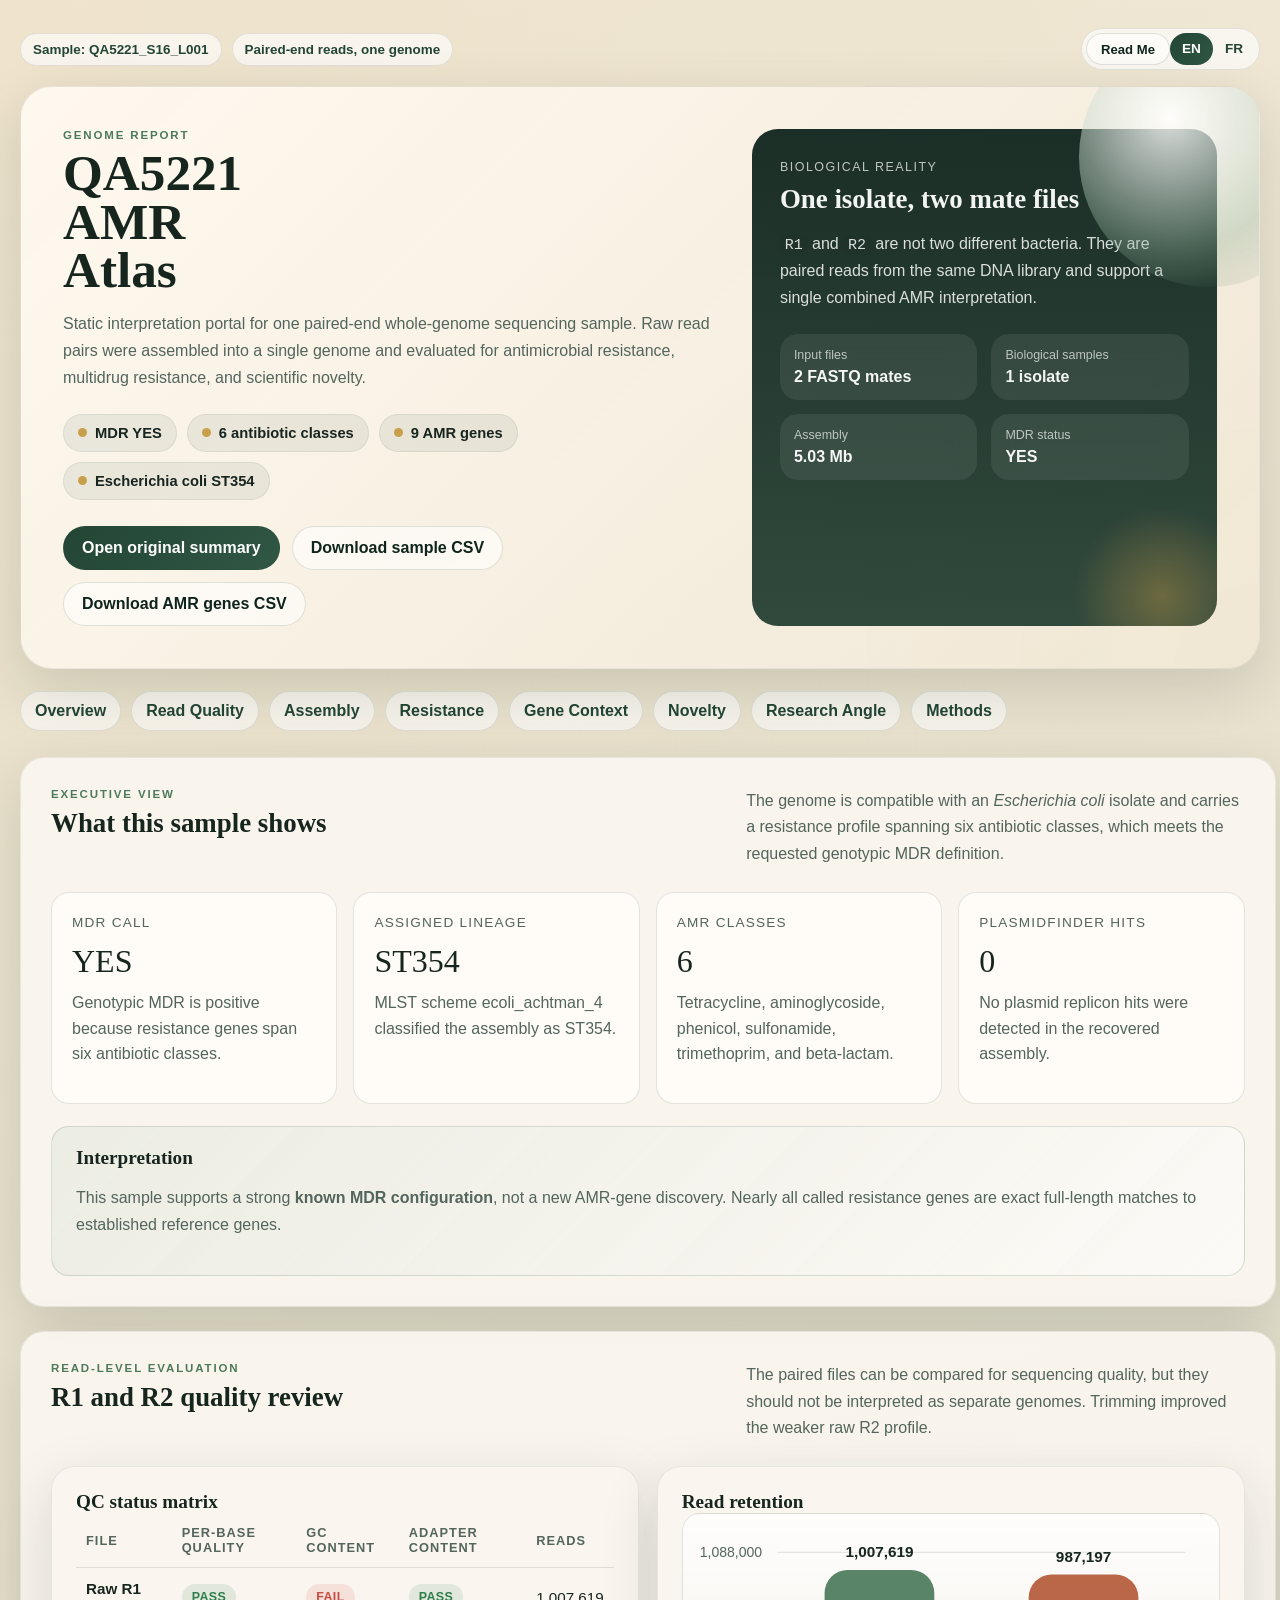
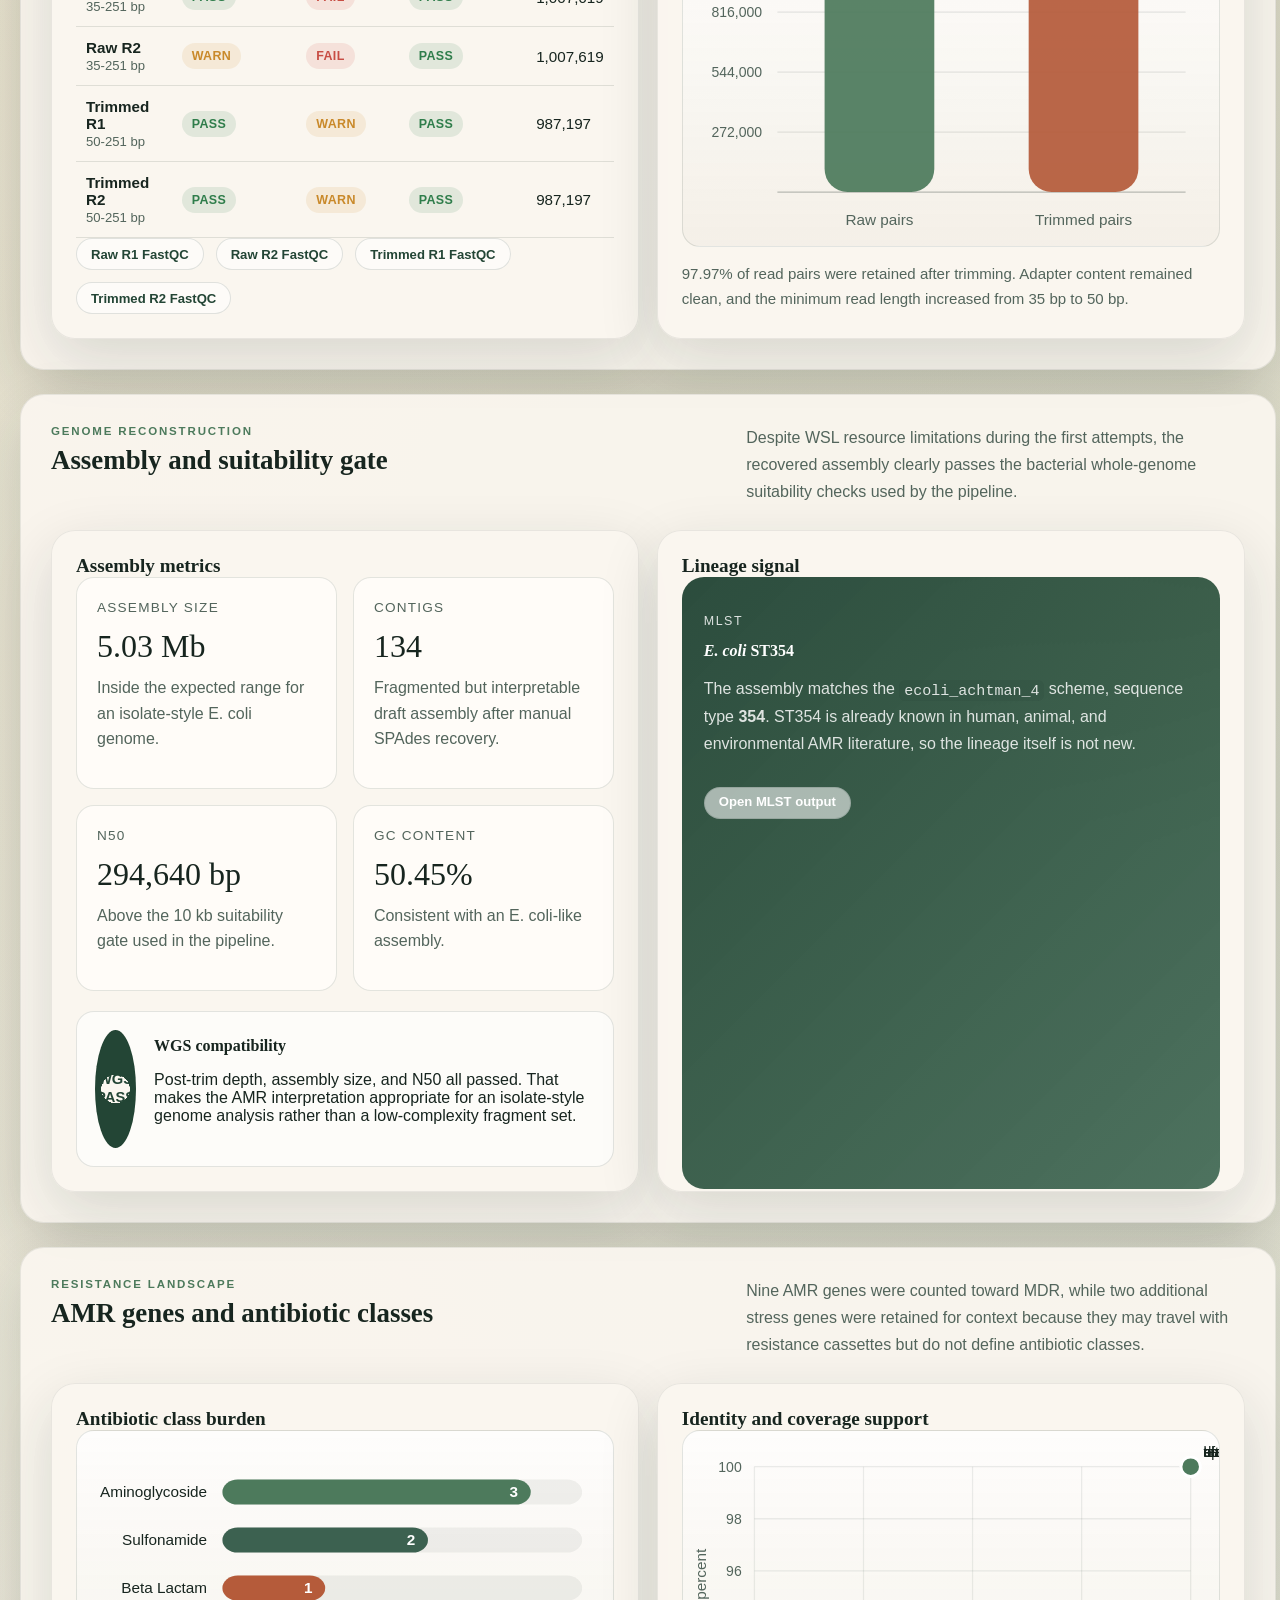
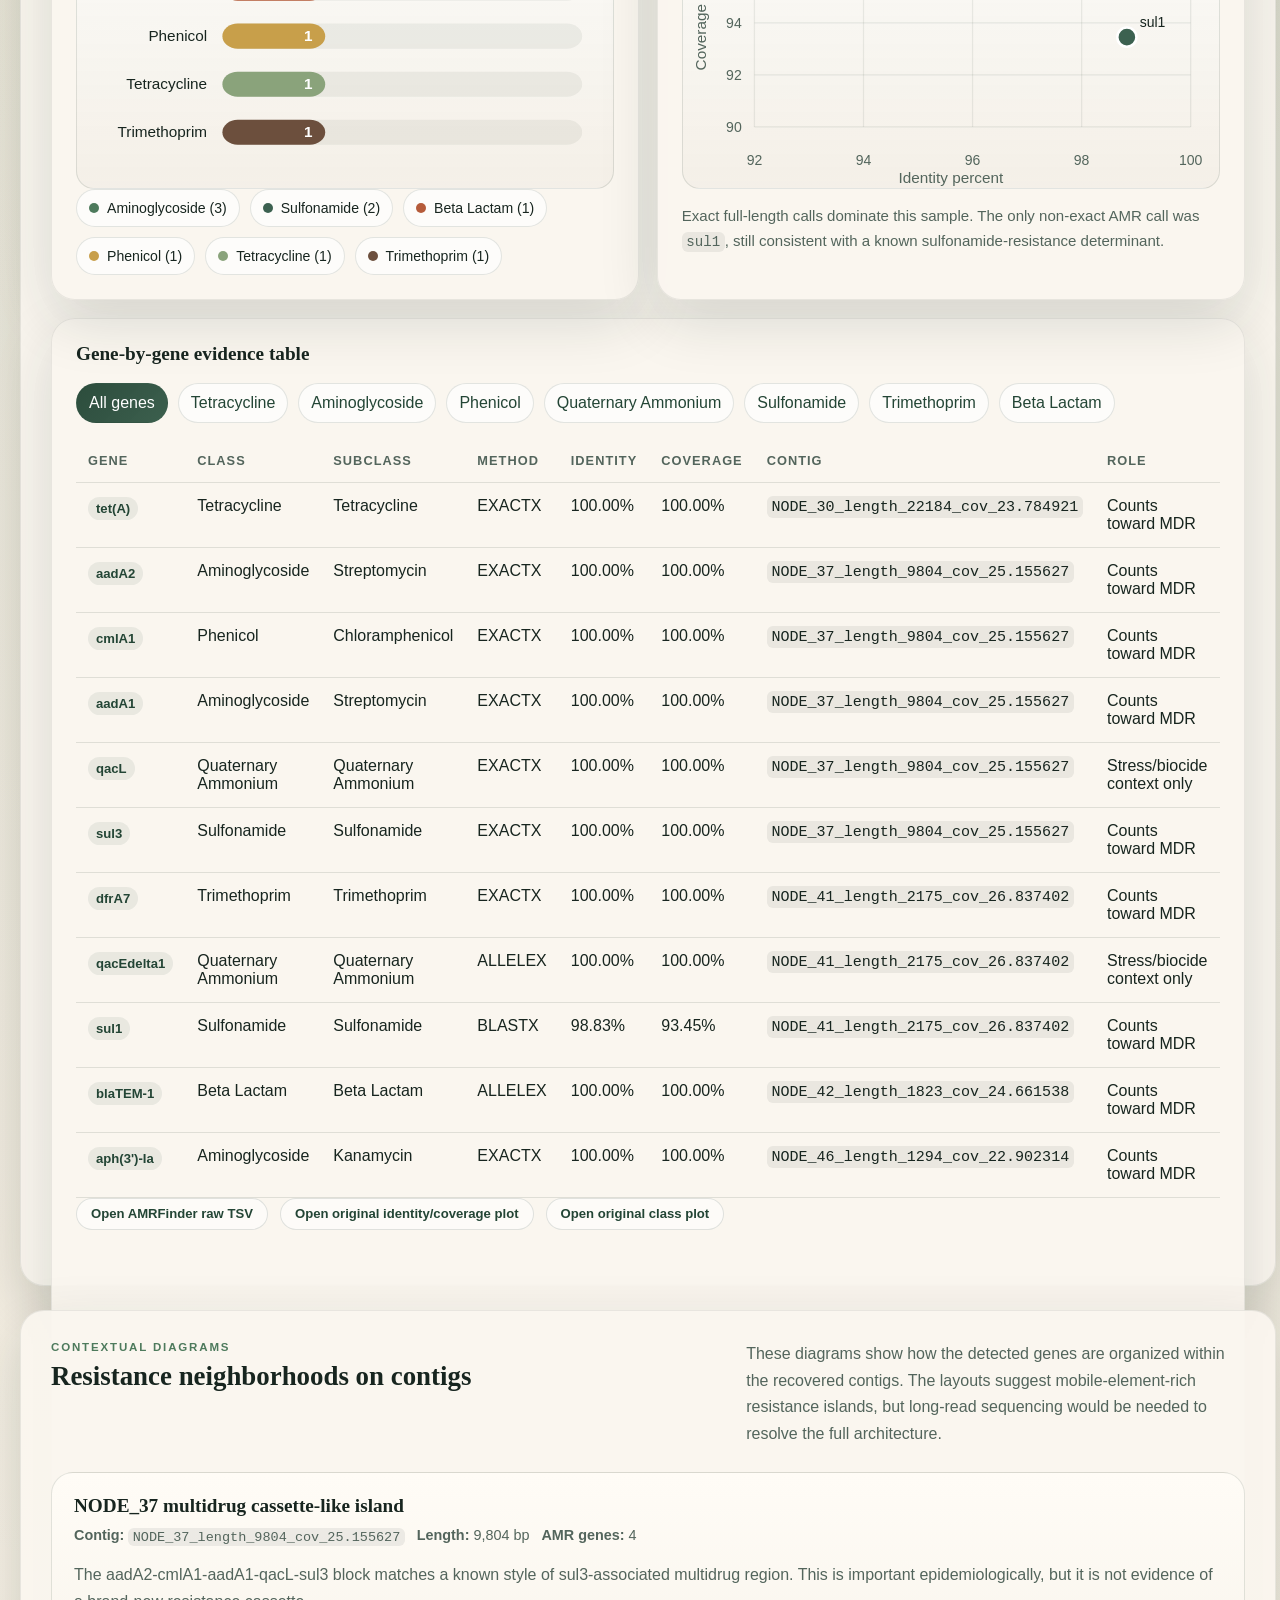
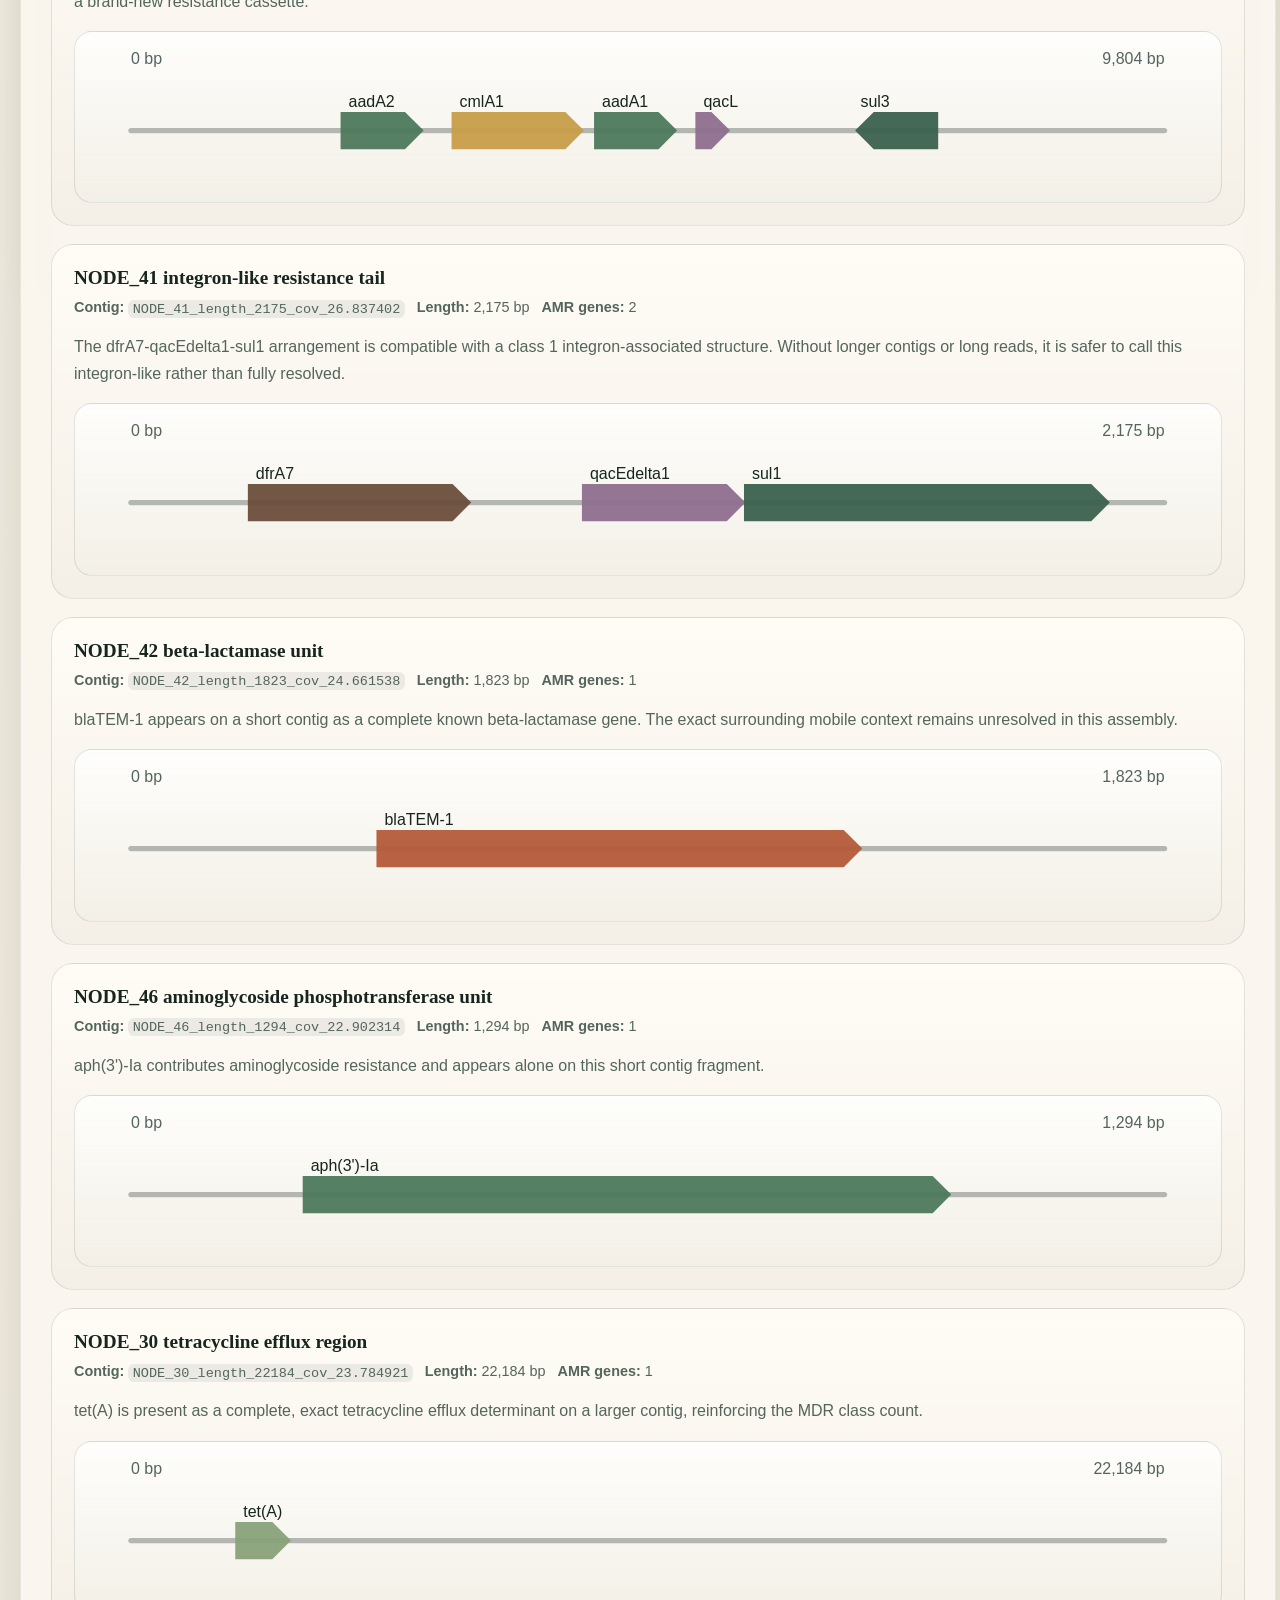
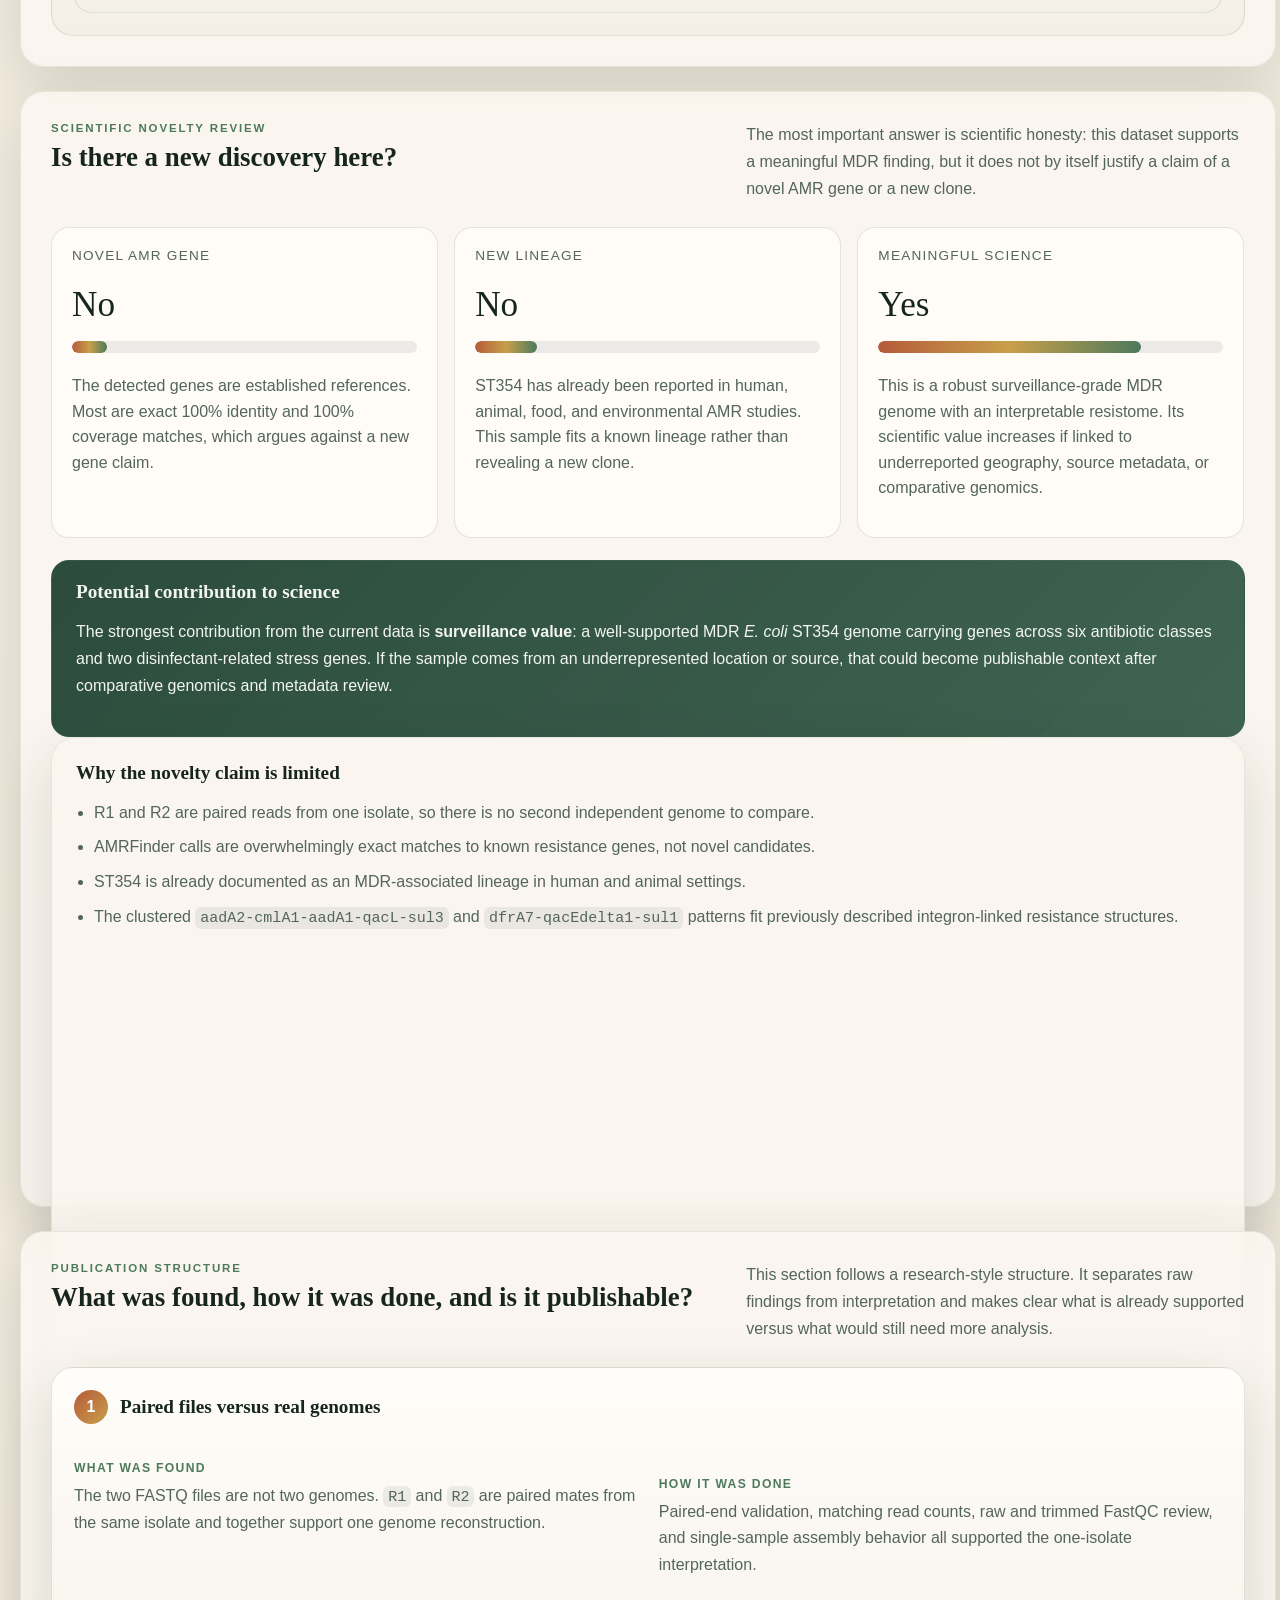
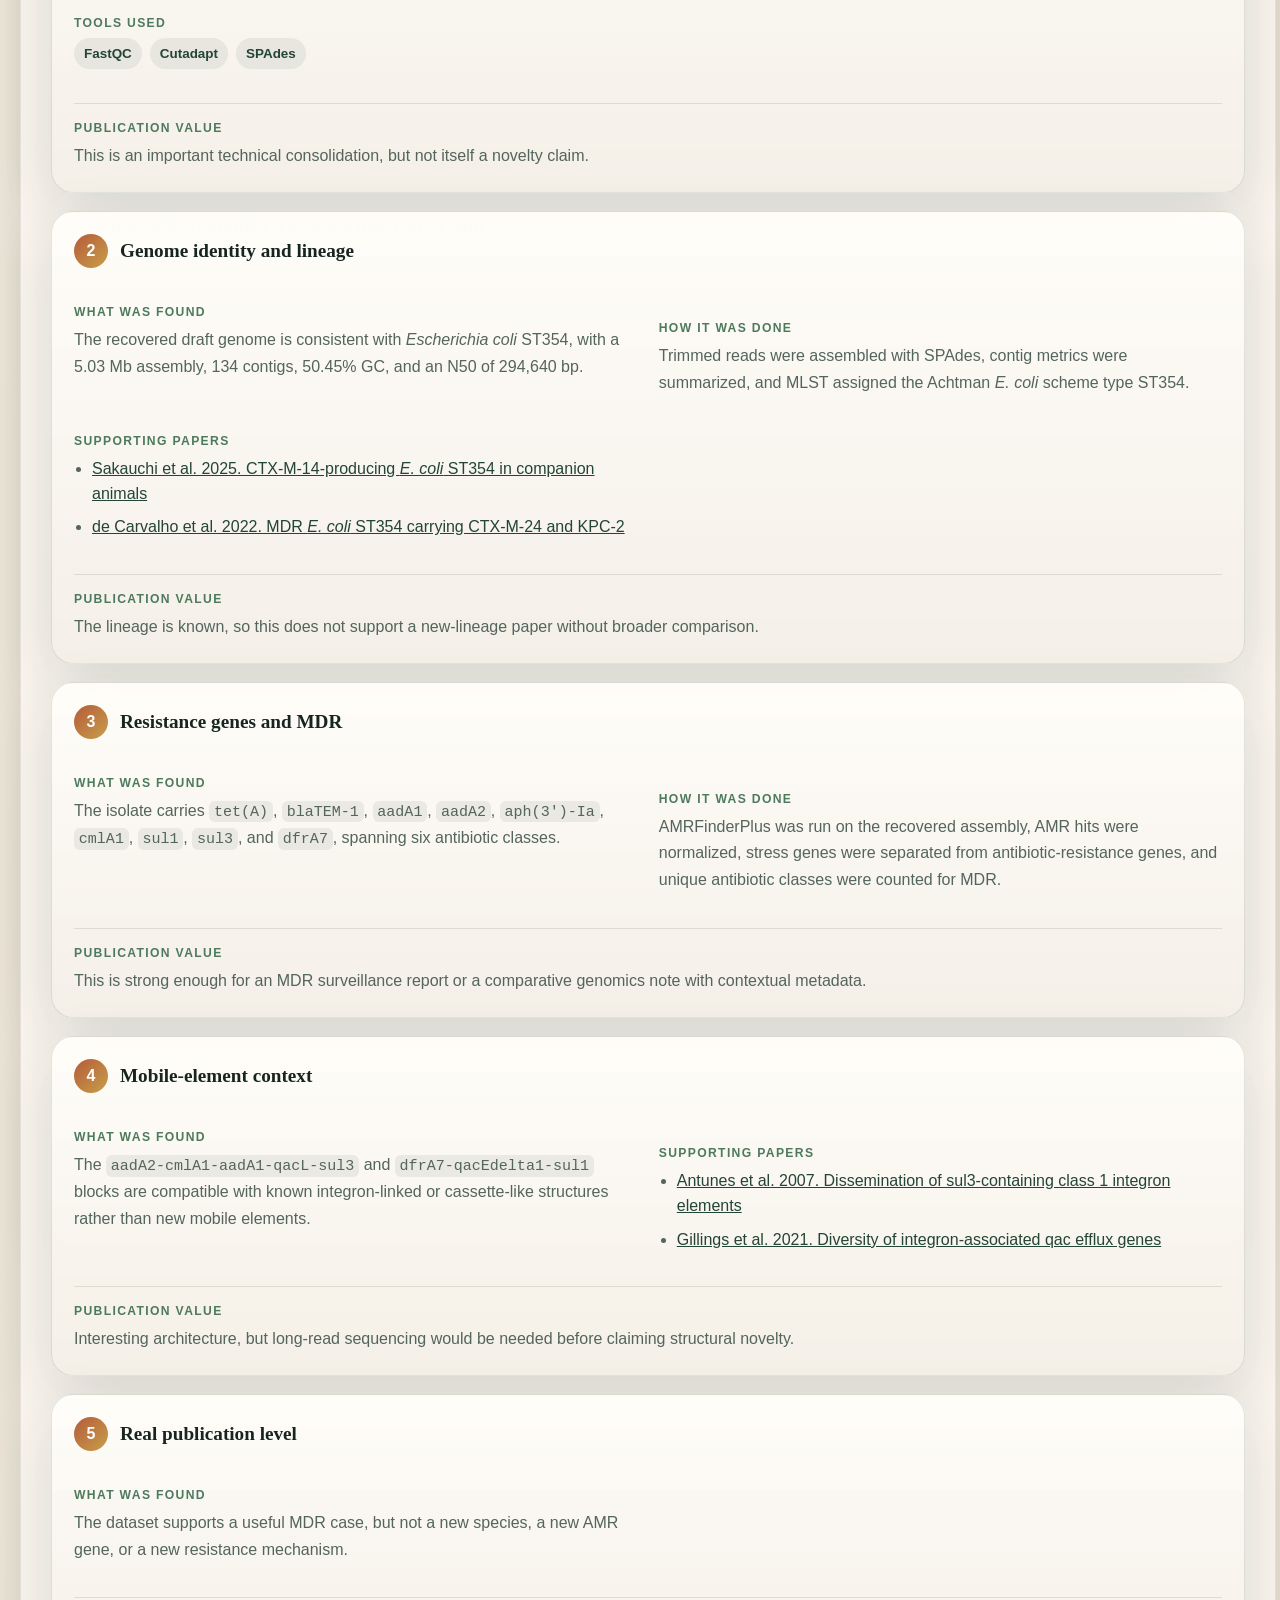
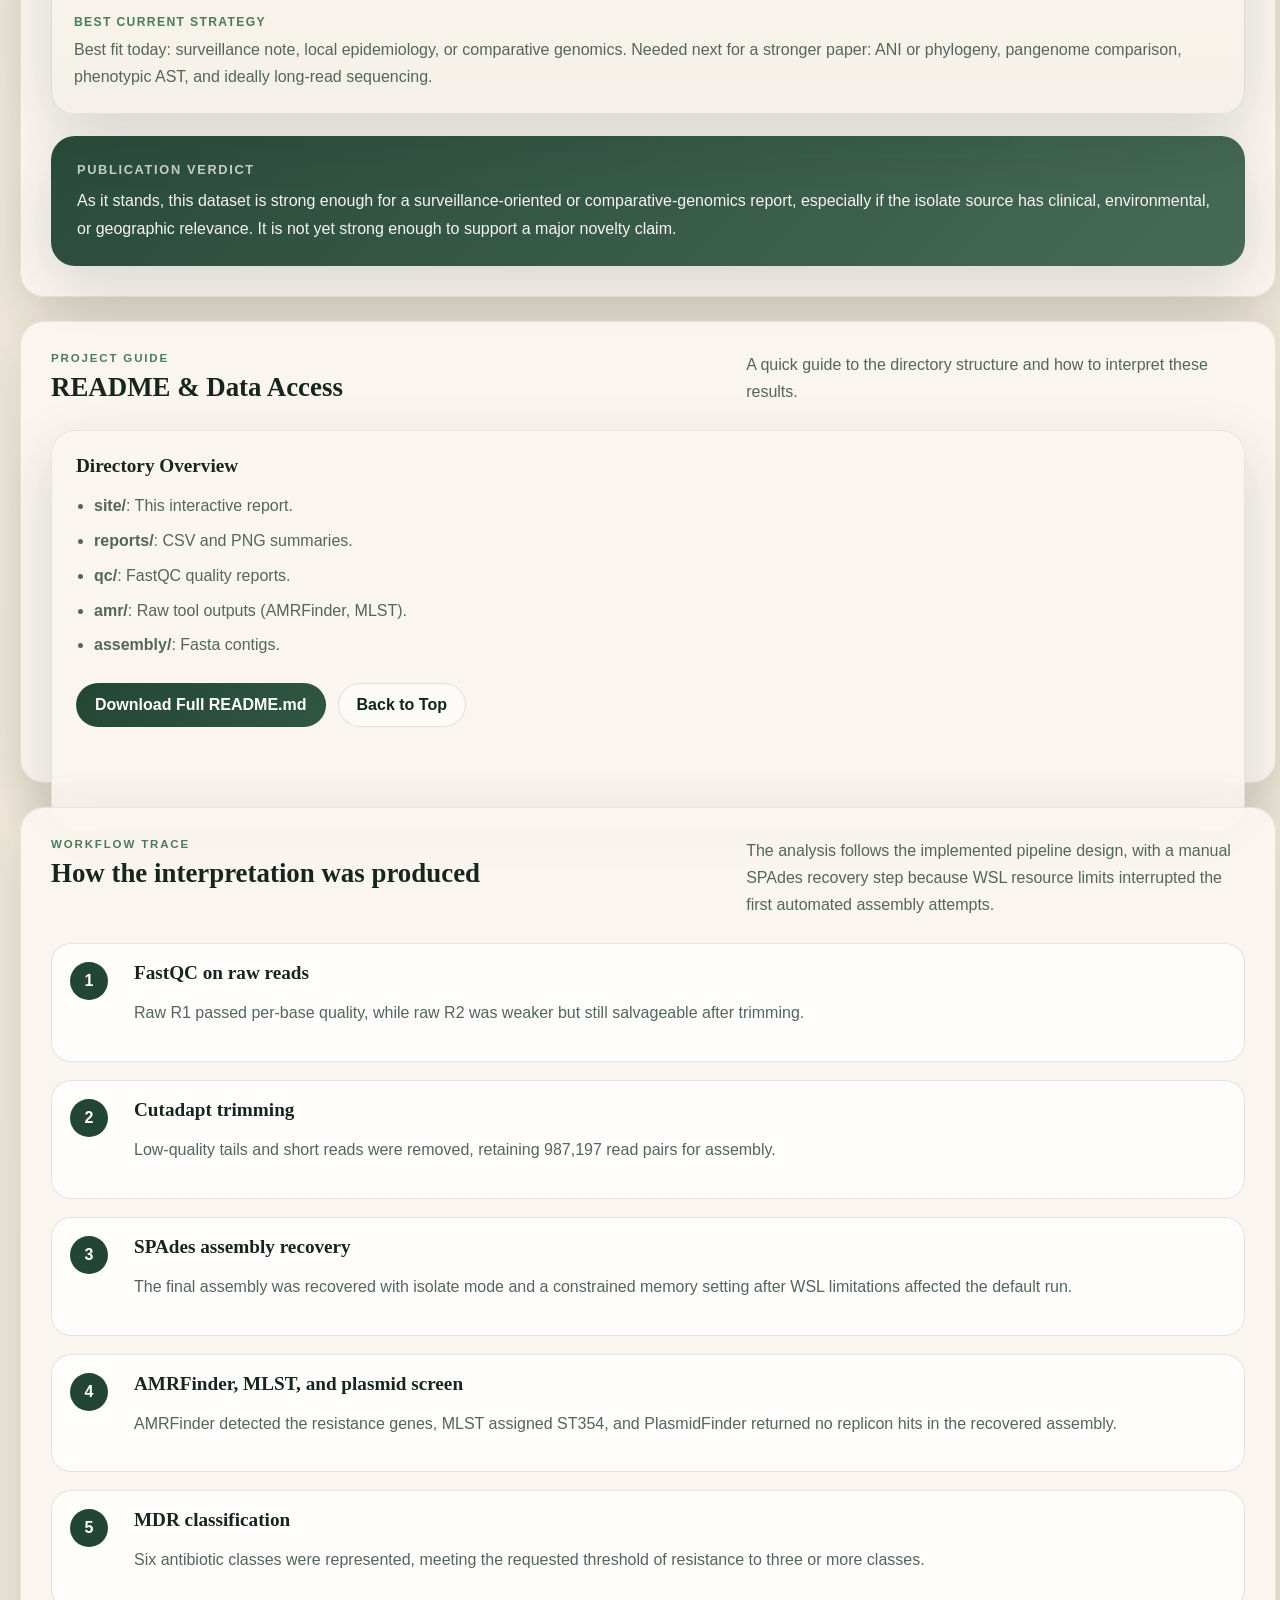
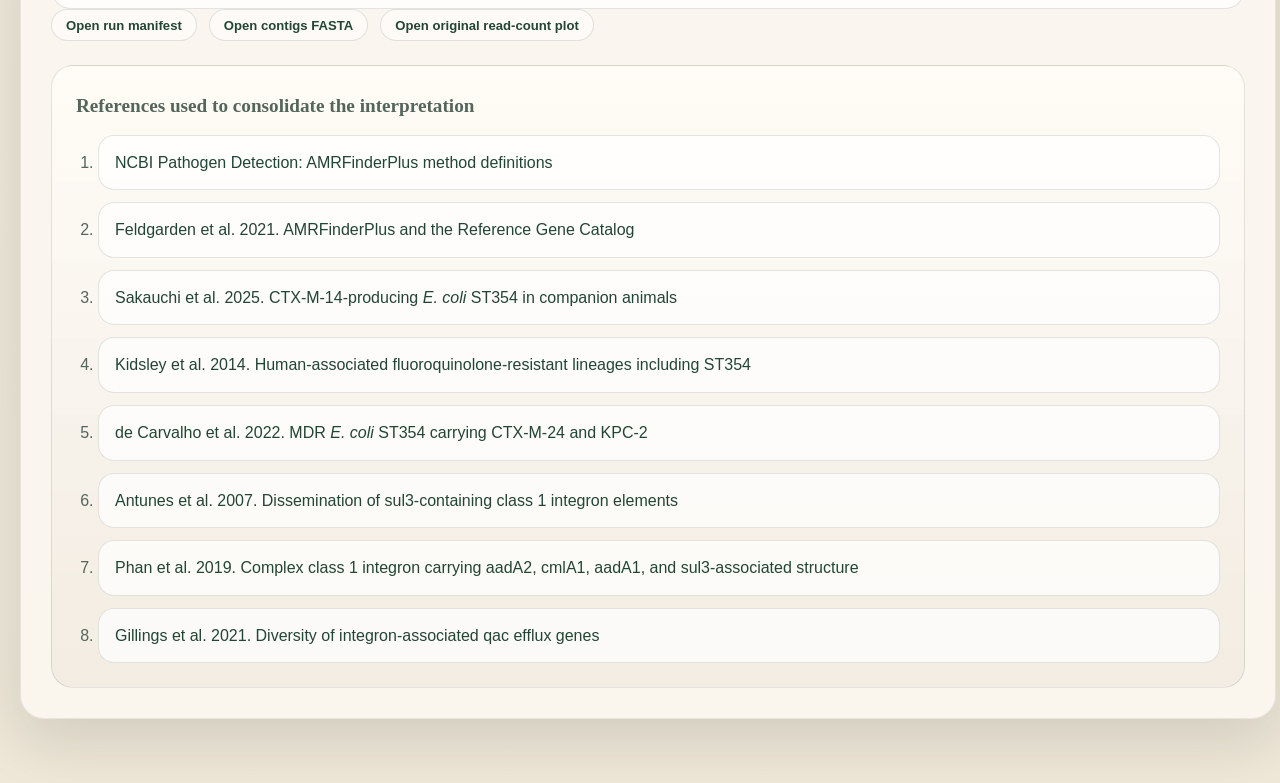
==== commit 408c44cd: "Optimize responsive design and enhance data access buttons" ====
--- a/index.html
+++ b/index.html
@@ -14,6 +14,7 @@
         <span class="topbar-chip">Paired-end reads, one genome</span>
       </div>
       <div class="language-switch" aria-label="Language switch">
+        <a class="button button-sm" href="README.md" download>Read Me</a>
         <a class="language-link active" href="index.html">EN</a>
         <a class="language-link" href="index.fr.html" lang="fr">FR</a>
       </div>
@@ -29,9 +30,9 @@
         </p>
         <div class="hero-badges" id="hero-badges"></div>
         <div class="hero-actions">
-          <a class="button button-primary" href="../reports/QA5221_S16_L001_summary.html">Open original summary</a>
-          <a class="button" href="../reports/QA5221_S16_L001_sample_summary.csv">Download sample CSV</a>
-          <a class="button" href="../reports/QA5221_S16_L001_amr_genes.csv">Download AMR genes CSV</a>
+          <a class="button button-primary" href="../reports/QA5221_S16_L001_summary.html" download>Open original summary</a>
+          <a class="button" href="../reports/QA5221_S16_L001_sample_summary.csv" download>Download sample CSV</a>
+          <a class="button" href="../reports/QA5221_S16_L001_amr_genes.csv" download>Download AMR genes CSV</a>
         </div>
       </div>
       <div class="hero-panel">
@@ -101,10 +102,10 @@
             <h3>QC status matrix</h3>
             <div id="qc-matrix"></div>
             <div class="inline-links">
-              <a href="../qc/raw/QA5221_S16_L001_R1_001_fastqc.html">Raw R1 FastQC</a>
-              <a href="../qc/raw/QA5221_S16_L001_R2_001_fastqc.html">Raw R2 FastQC</a>
-              <a href="../qc/trimmed/QA5221_S16_L001_trimmed_R1_fastqc.html">Trimmed R1 FastQC</a>
-              <a href="../qc/trimmed/QA5221_S16_L001_trimmed_R2_fastqc.html">Trimmed R2 FastQC</a>
+              <a class="button button-sm" href="../qc/raw/QA5221_S16_L001_R1_001_fastqc.html" download>Raw R1 FastQC</a>
+              <a class="button button-sm" href="../qc/raw/QA5221_S16_L001_R2_001_fastqc.html" download>Raw R2 FastQC</a>
+              <a class="button button-sm" href="../qc/trimmed/QA5221_S16_L001_trimmed_R1_fastqc.html" download>Trimmed R1 FastQC</a>
+              <a class="button button-sm" href="../qc/trimmed/QA5221_S16_L001_trimmed_R2_fastqc.html" download>Trimmed R2 FastQC</a>
             </div>
           </article>
           <article class="subpanel">
@@ -158,7 +159,7 @@
                 ST354 is already known in human, animal, and environmental AMR literature, so the lineage itself
                 is not new.
               </p>
-              <a href="../amr/QA5221_mlst.tsv">Open MLST output</a>
+              <a class="button button-sm" href="../amr/QA5221_mlst.tsv" download>Open MLST output</a>
             </div>
           </article>
         </div>
@@ -221,9 +222,9 @@
             </table>
           </div>
           <div class="inline-links">
-            <a href="../amr/QA5221_amrfinder.tsv">Open AMRFinder raw TSV</a>
-            <a href="../reports/QA5221_S16_L001_amr_identity_coverage.png">Open original identity/coverage plot</a>
-            <a href="../reports/QA5221_S16_L001_amr_classes.png">Open original class plot</a>
+            <a class="button button-sm" href="../amr/QA5221_amrfinder.tsv" download>Open AMRFinder raw TSV</a>
+            <a class="button button-sm" href="../reports/QA5221_S16_L001_amr_identity_coverage.png" download>Open original identity/coverage plot</a>
+            <a class="button button-sm" href="../reports/QA5221_S16_L001_amr_classes.png" download>Open original class plot</a>
           </div>
         </div>
       </section>
@@ -442,6 +443,32 @@
         </div>
       </section>
 
+      <section class="panel" id="readme">
+        <div class="panel-head">
+          <div>
+            <p class="eyebrow">Project Guide</p>
+            <h2>README & Data Access</h2>
+          </div>
+          <p class="panel-summary">
+            A quick guide to the directory structure and how to interpret these results.
+          </p>
+        </div>
+        <div class="subpanel">
+          <h3>Directory Overview</h3>
+          <ul class="truth-list">
+            <li><strong>site/</strong>: This interactive report.</li>
+            <li><strong>reports/</strong>: CSV and PNG summaries.</li>
+            <li><strong>qc/</strong>: FastQC quality reports.</li>
+            <li><strong>amr/</strong>: Raw tool outputs (AMRFinder, MLST).</li>
+            <li><strong>assembly/</strong>: Fasta contigs.</li>
+          </ul>
+          <div class="hero-actions" style="margin-top: 24px;">
+            <a class="button button-primary" href="README.md" download>Download Full README.md</a>
+            <a class="button" href="#top">Back to Top</a>
+          </div>
+        </div>
+      </section>
+
       <section class="panel" id="methods">
         <div class="panel-head">
           <div>
@@ -476,9 +503,9 @@
           </div>
         </div>
         <div class="inline-links">
-          <a href="../run_manifest.json">Open run manifest</a>
-          <a href="../assembly/contigs.fasta">Open contigs FASTA</a>
-          <a href="../reports/QA5221_S16_L001_read_counts.png">Open original read-count plot</a>
+          <a class="button button-sm" href="../run_manifest.json" download>Open run manifest</a>
+          <a class="button button-sm" href="../assembly/contigs.fasta" download>Open contigs FASTA</a>
+          <a class="button button-sm" href="../reports/QA5221_S16_L001_read_counts.png" download>Open original read-count plot</a>
         </div>
         <div class="references">
           <h3>References used to consolidate the interpretation</h3>
--- a/styles.css
+++ b/styles.css
@@ -238,6 +238,12 @@
   border-color: transparent;
 }
 
+.button-sm {
+  padding: 6px 14px;
+  font-size: 0.82rem;
+  min-height: 32px;
+}
+
 .hero-panel {
   display: flex;
   align-items: stretch;
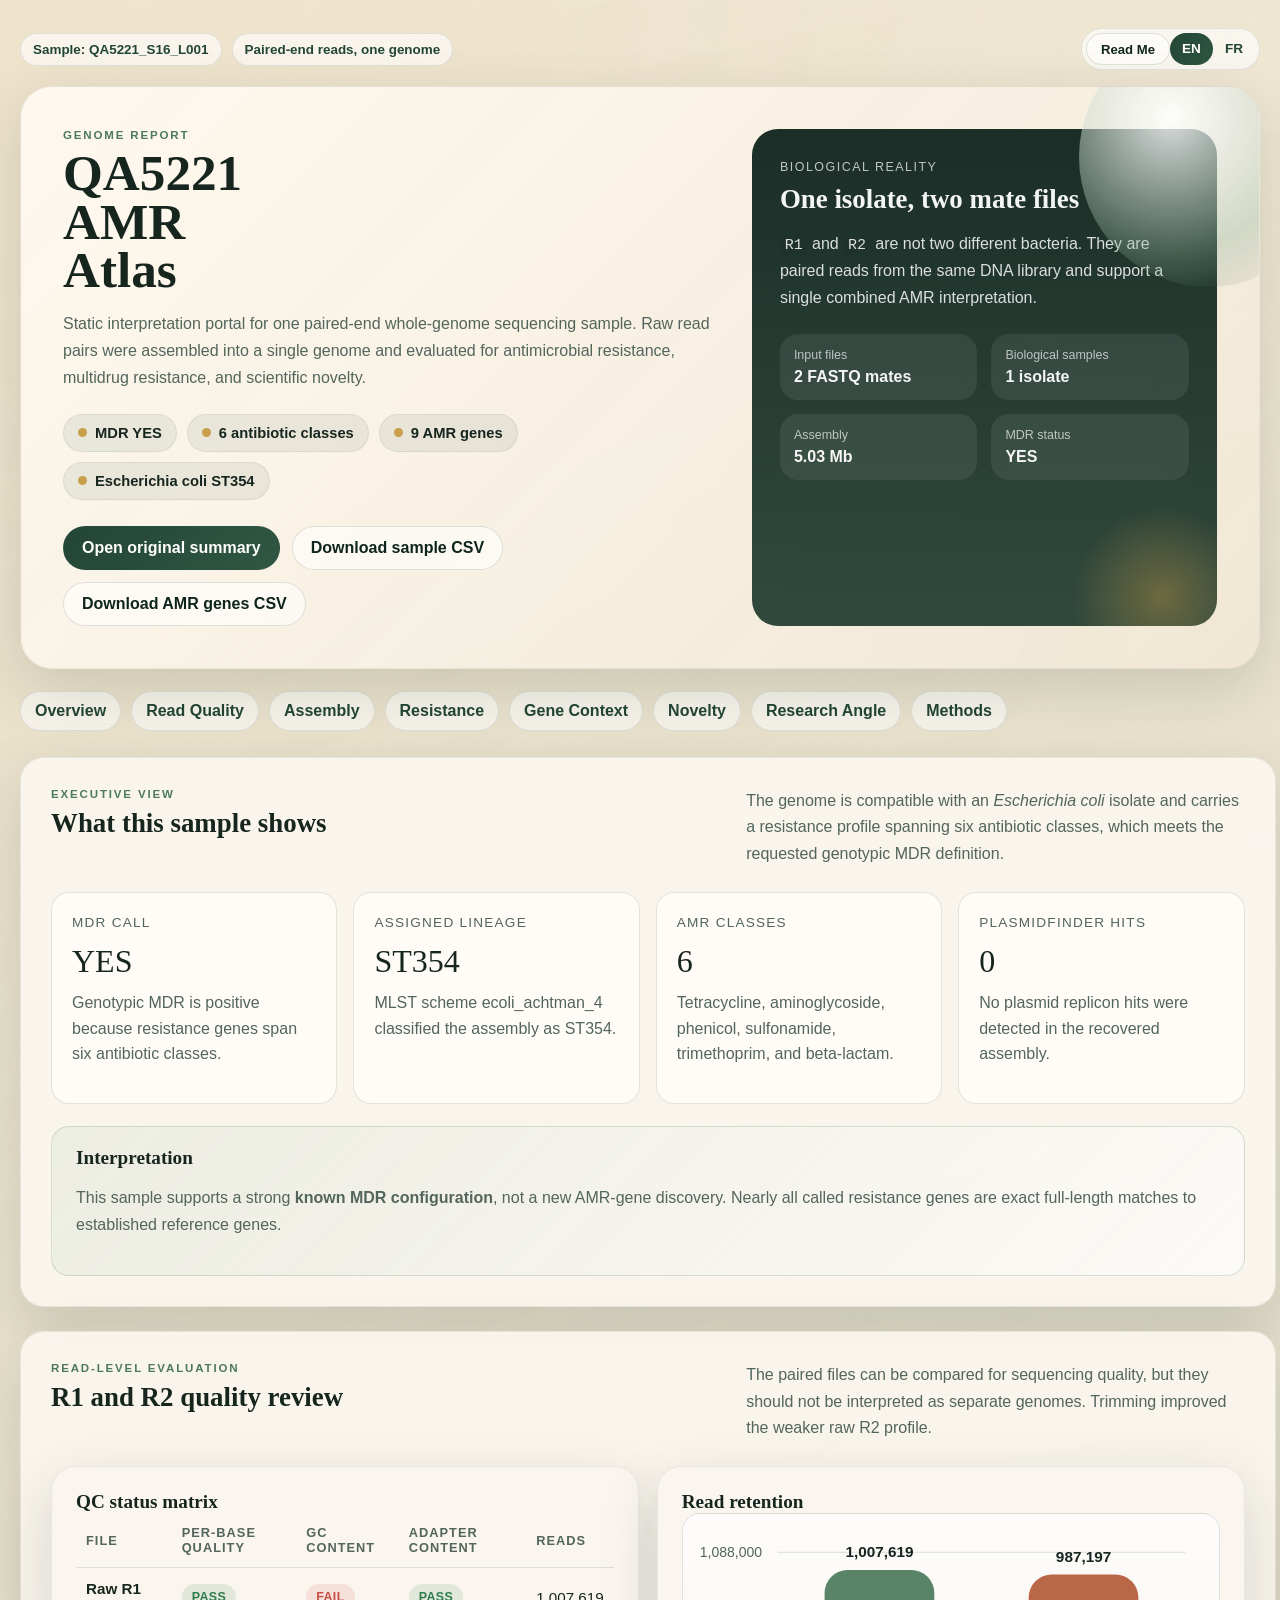
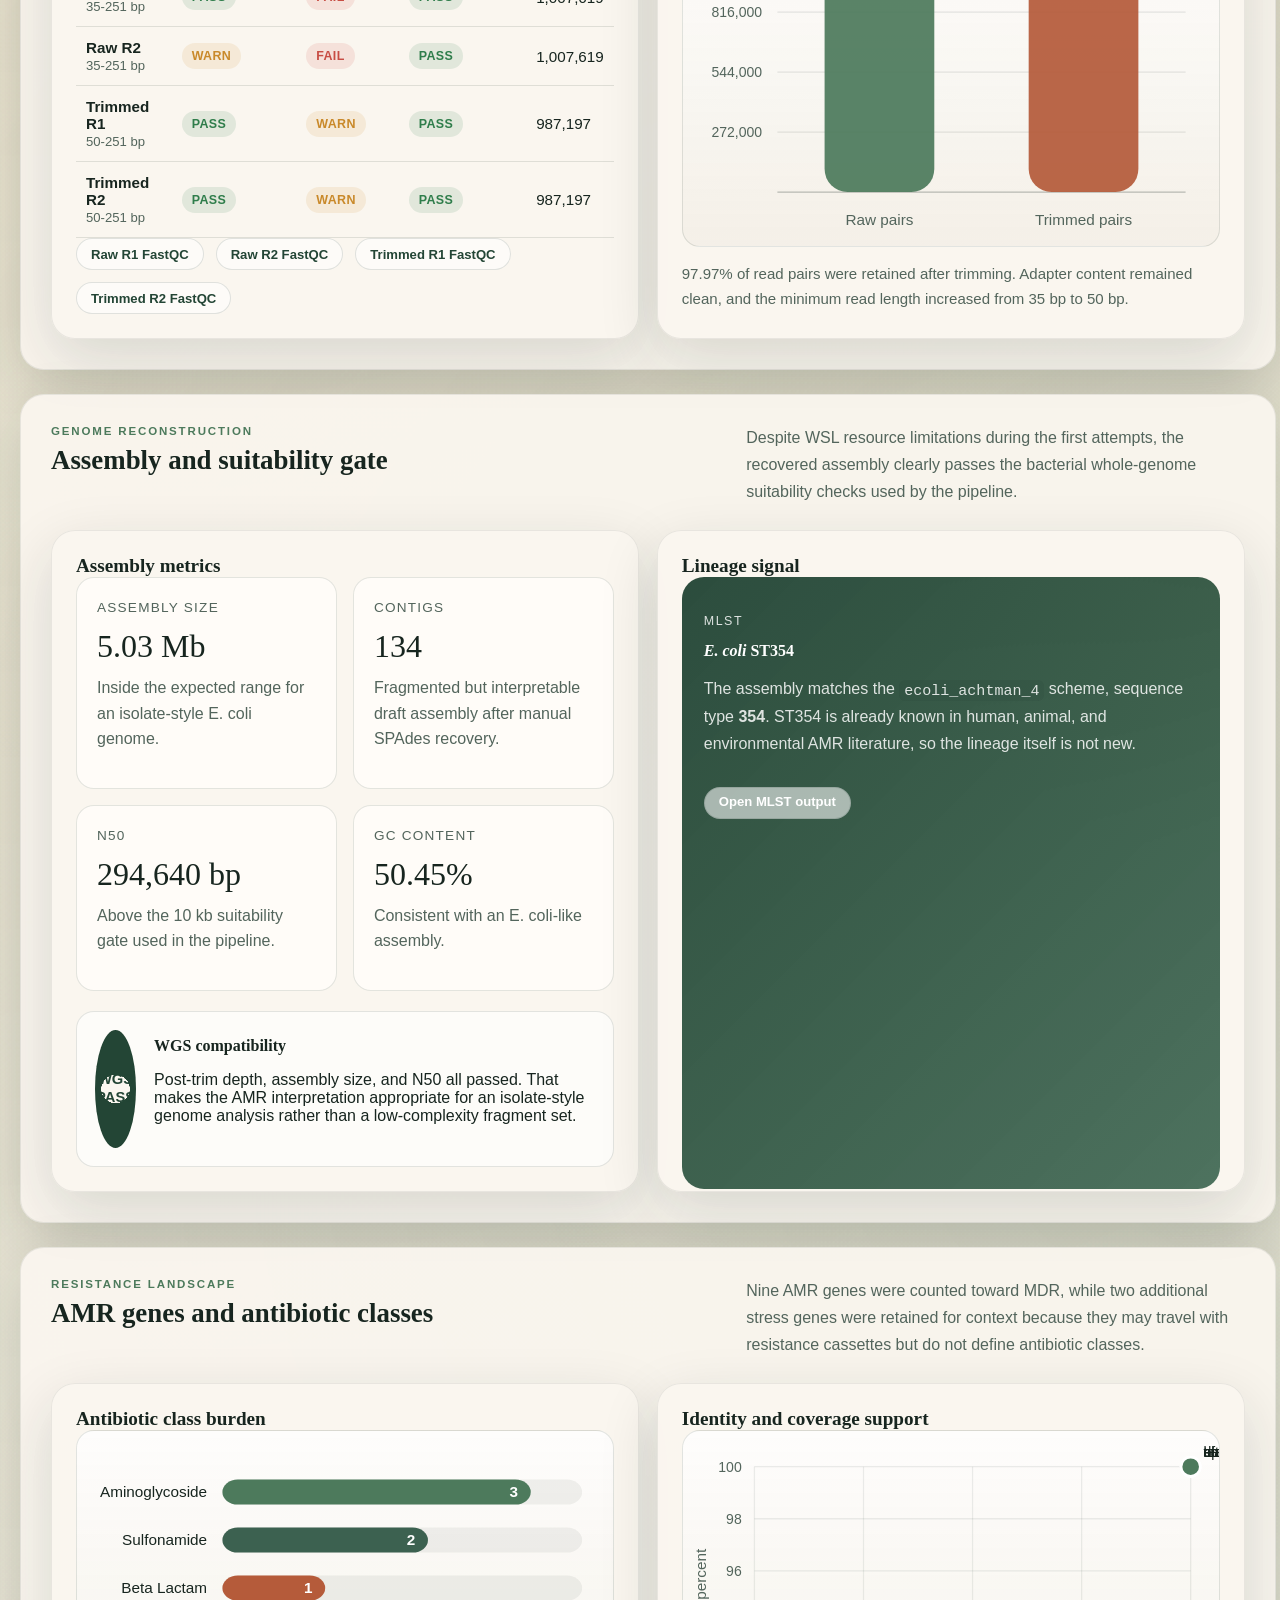
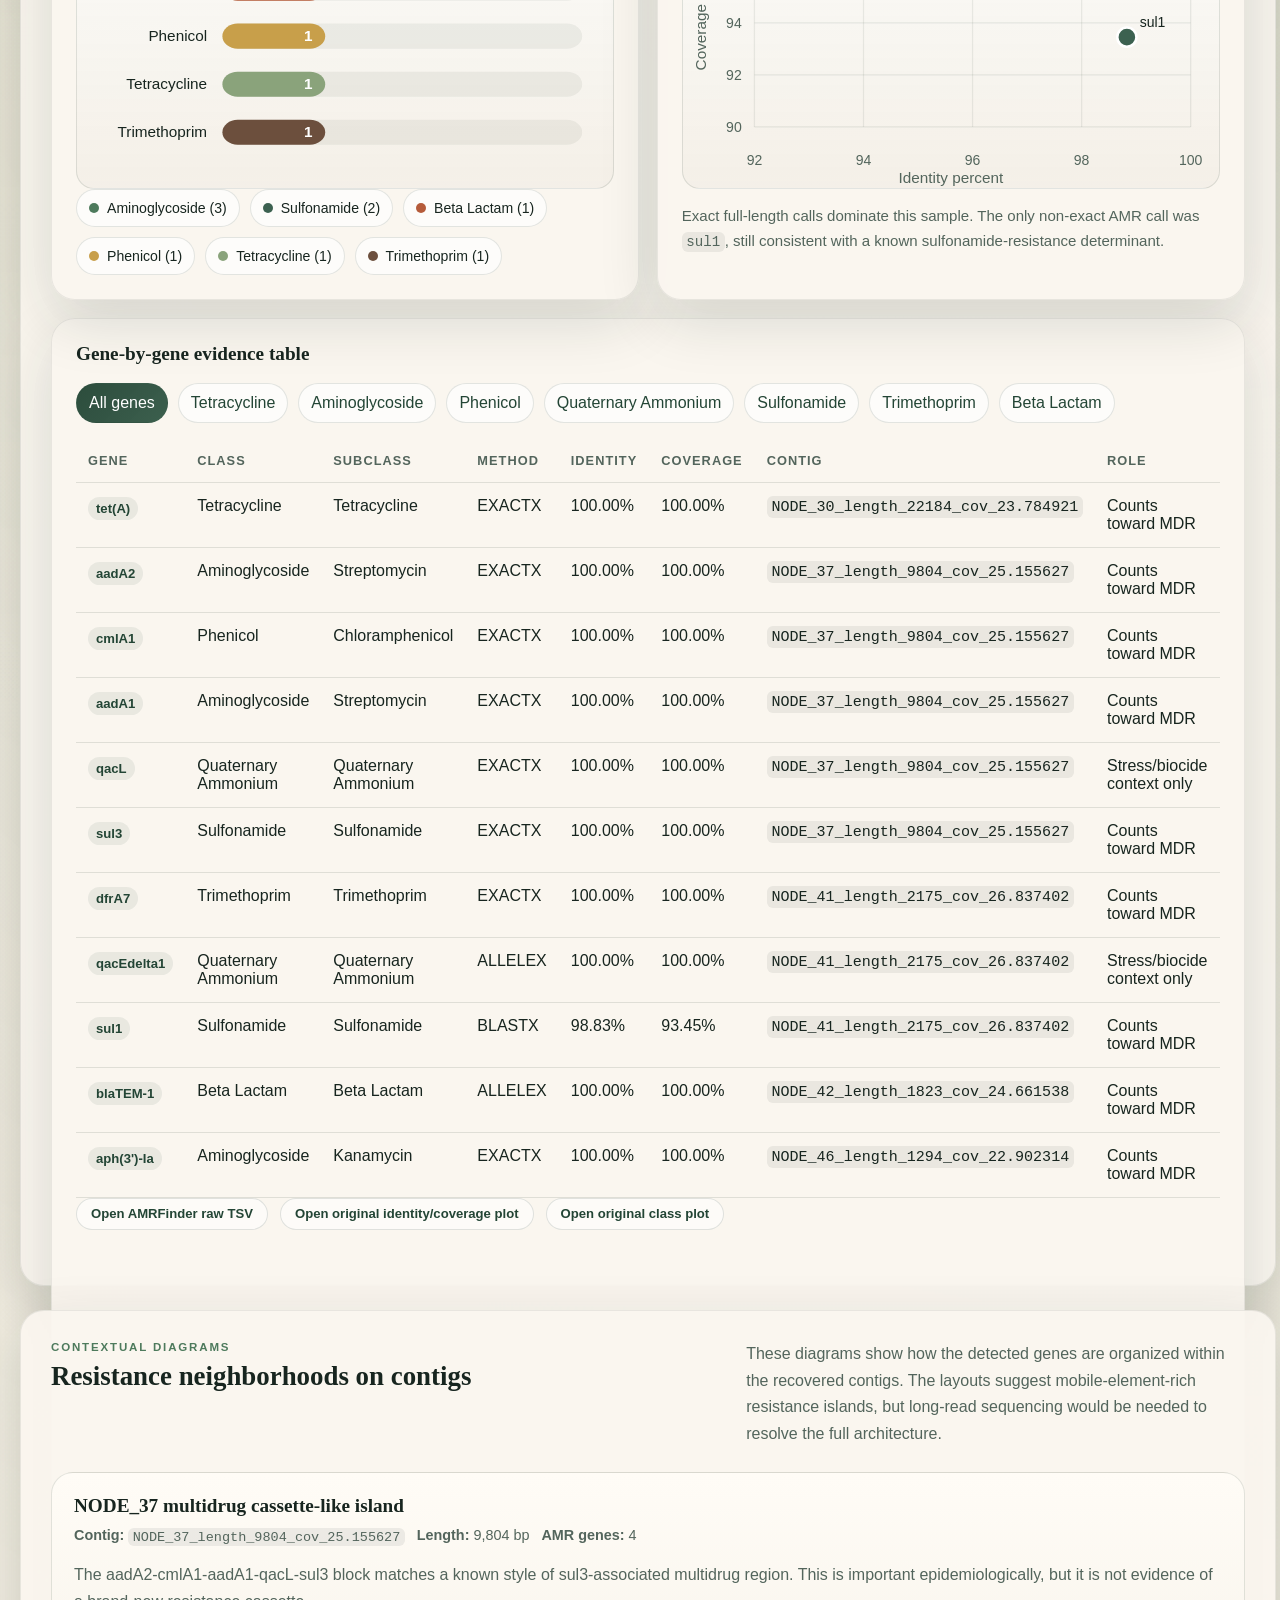
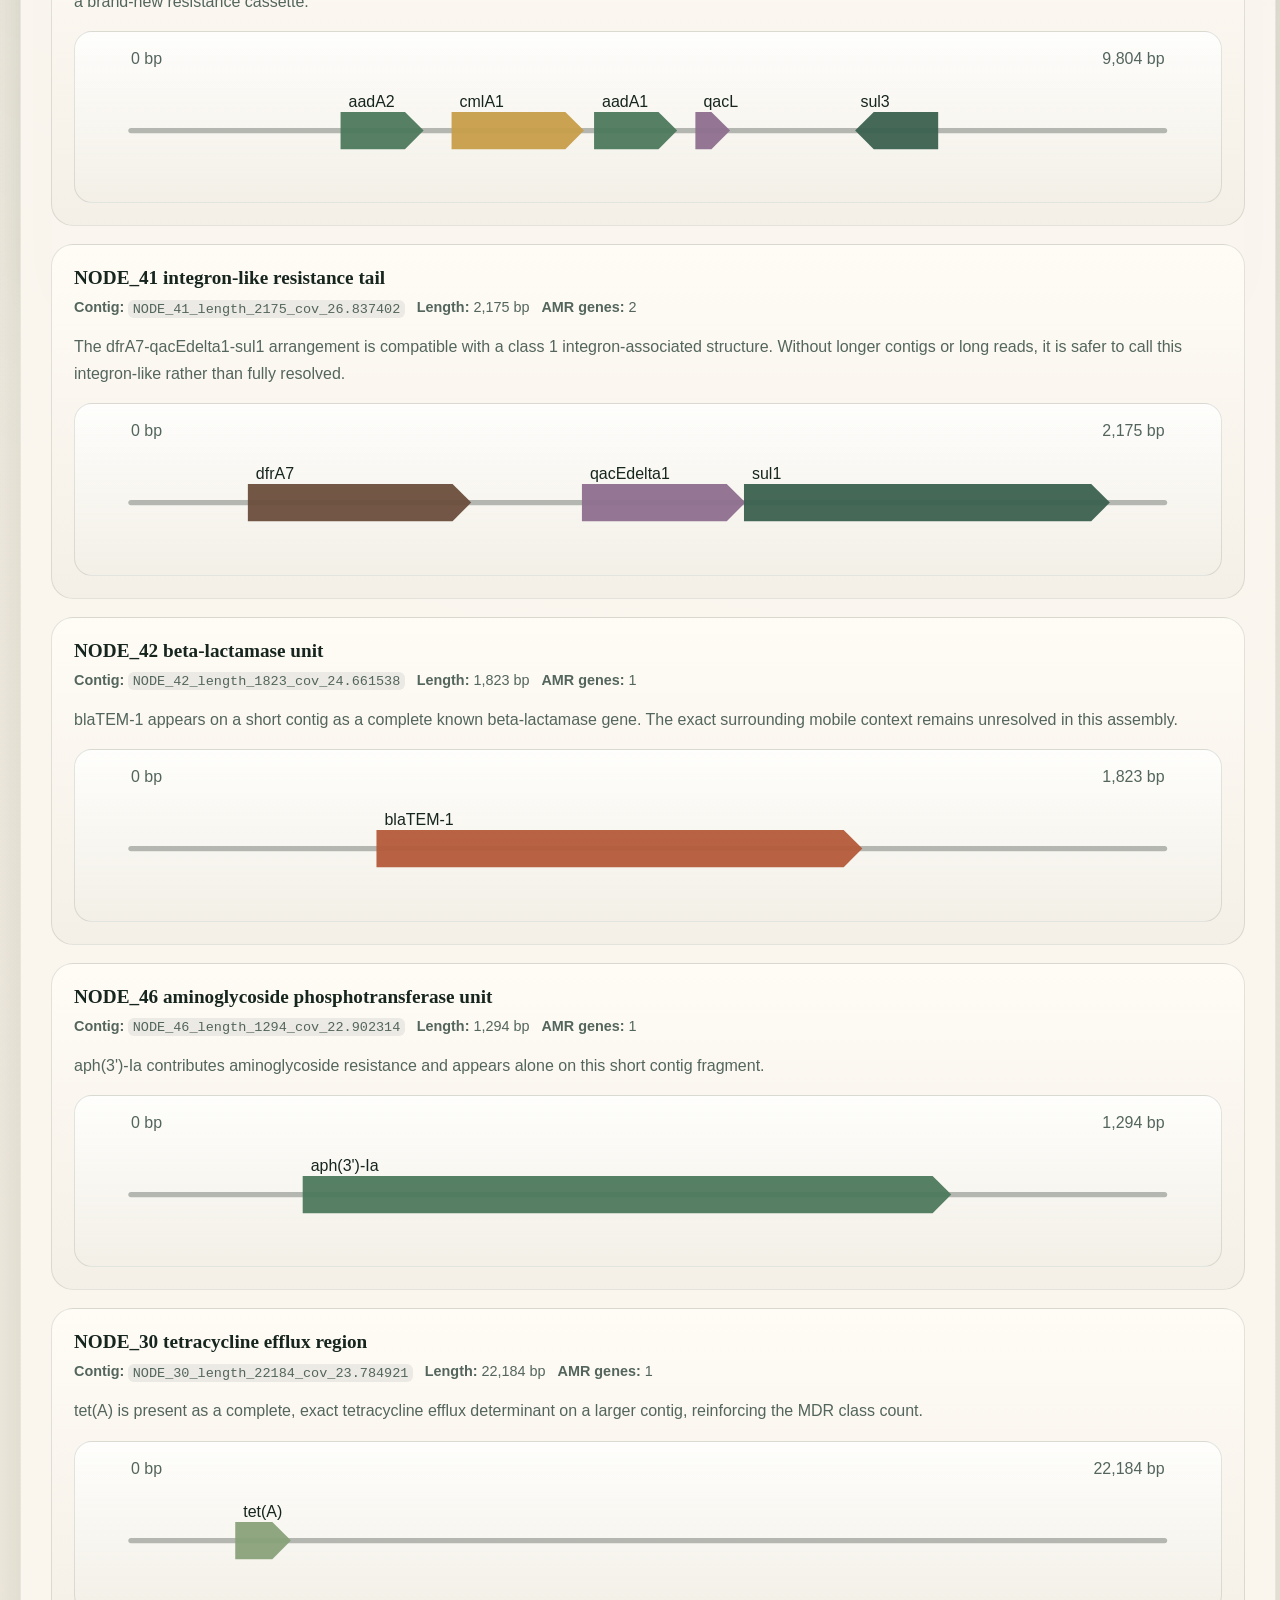
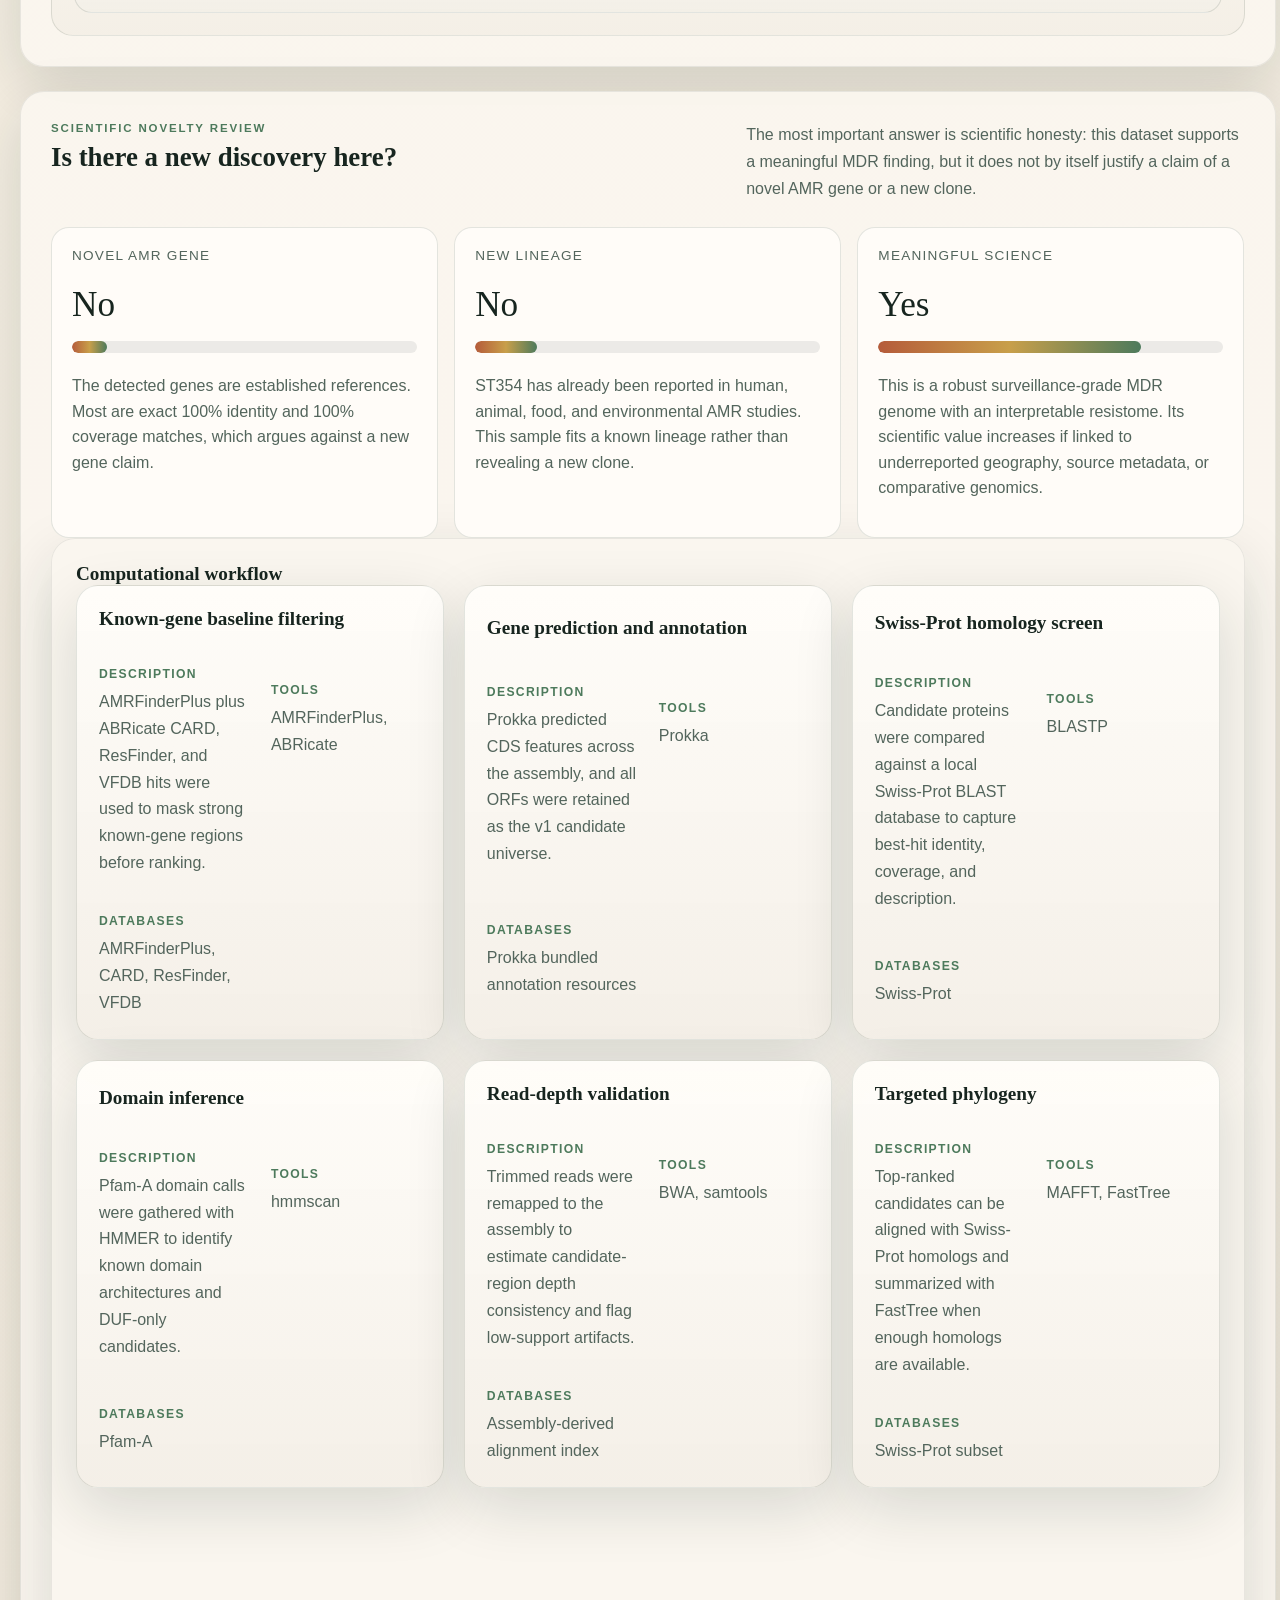
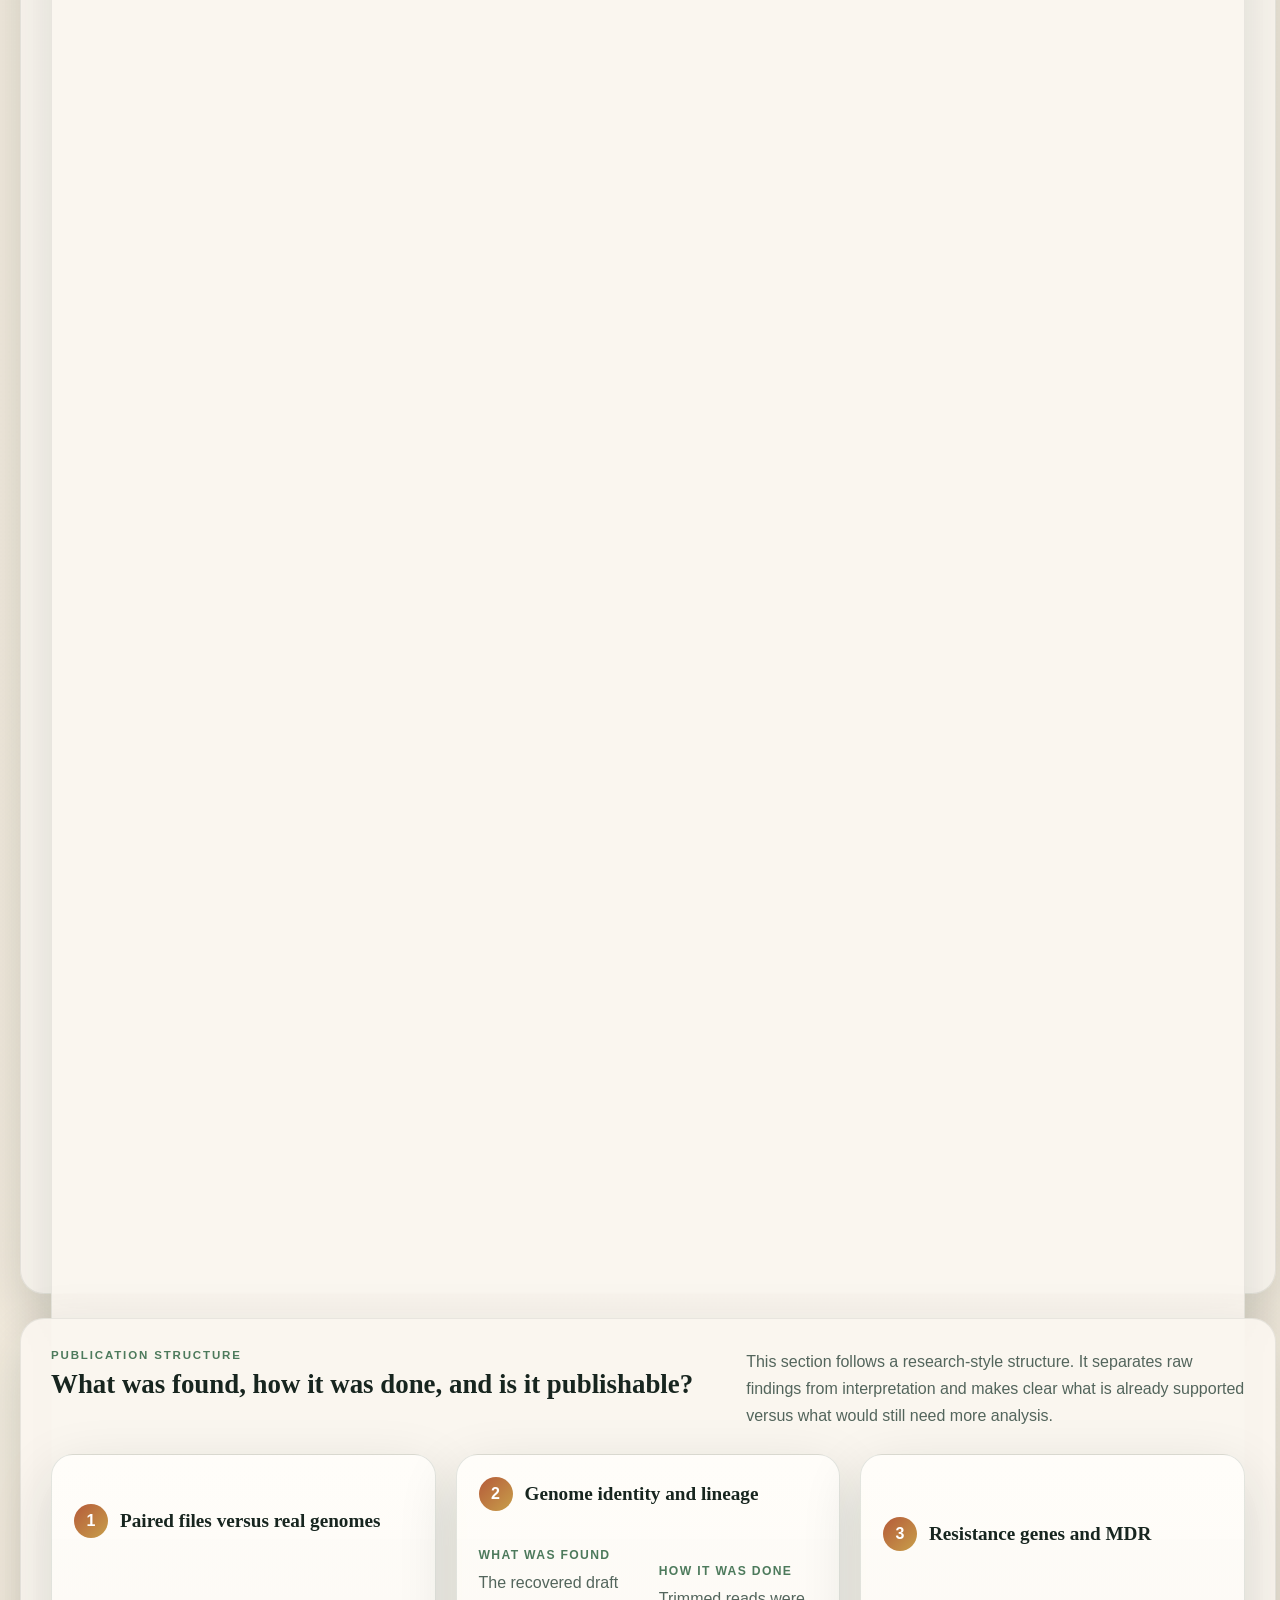
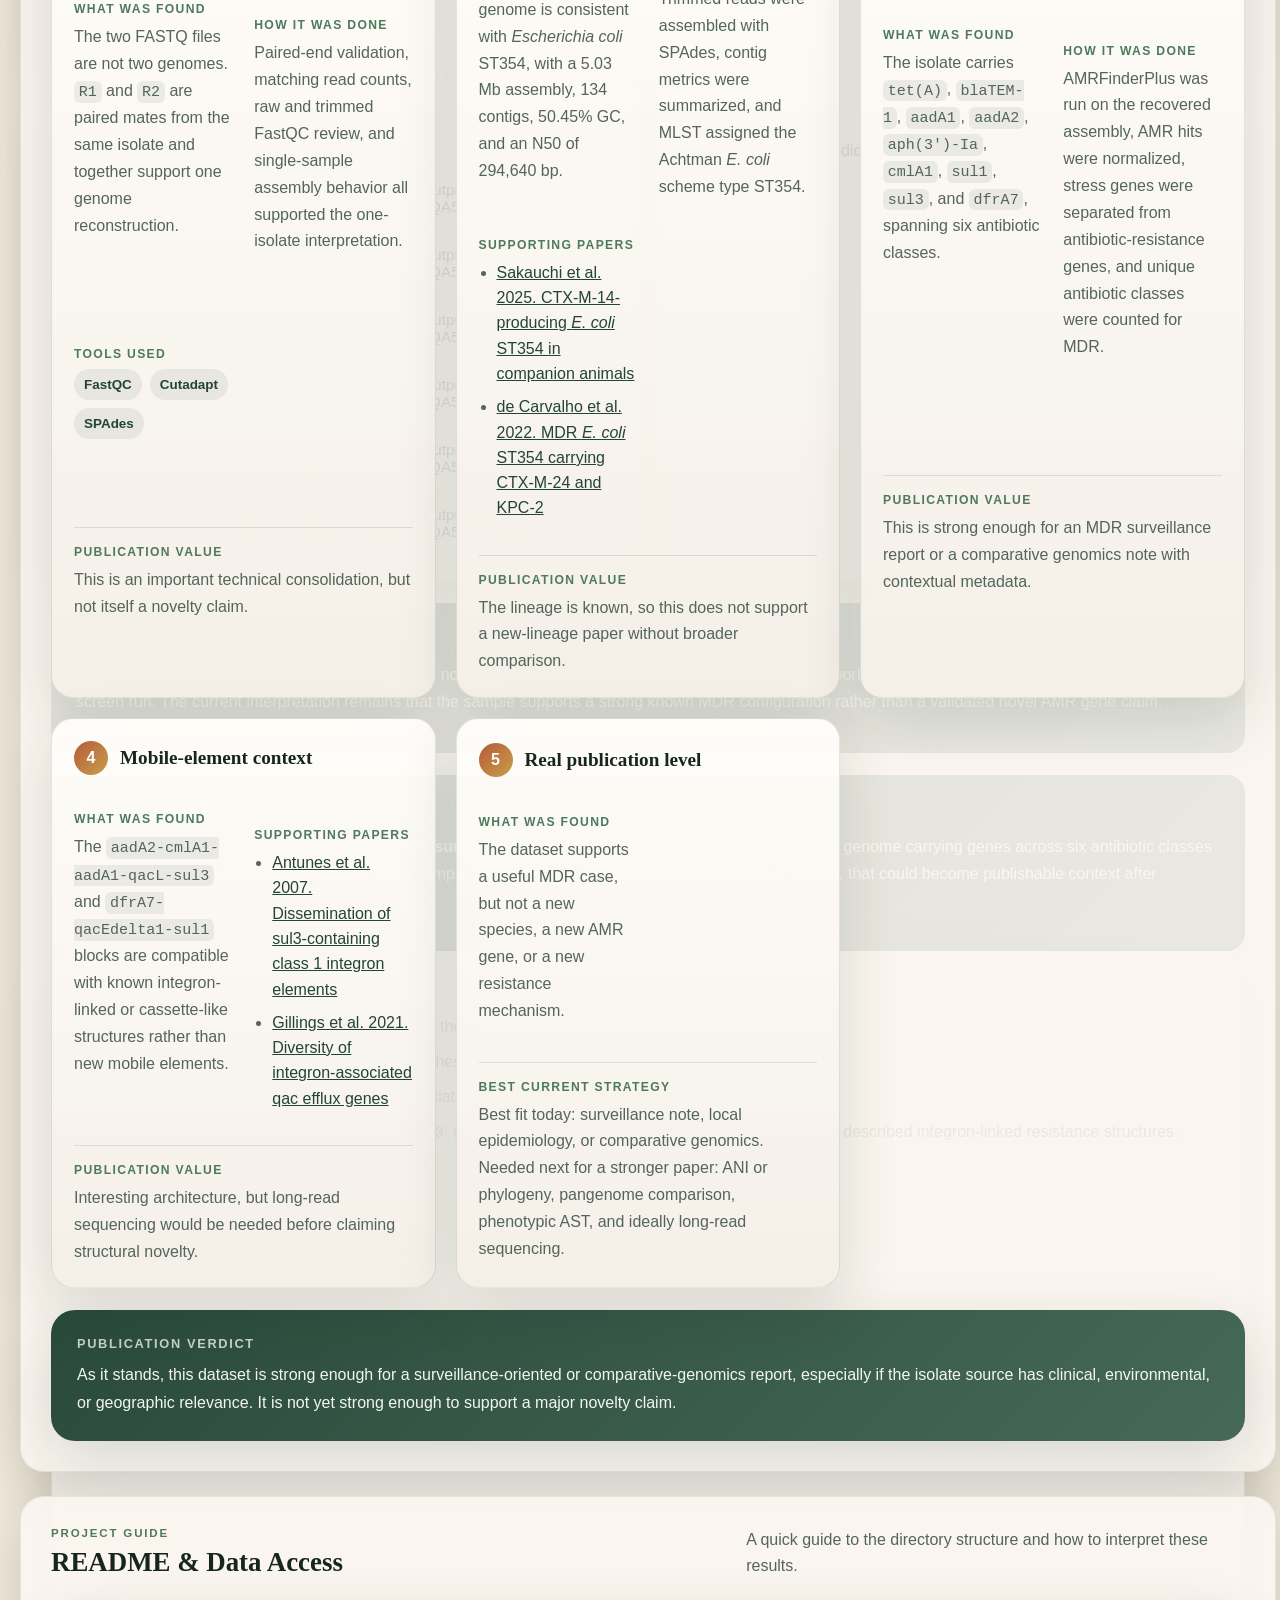
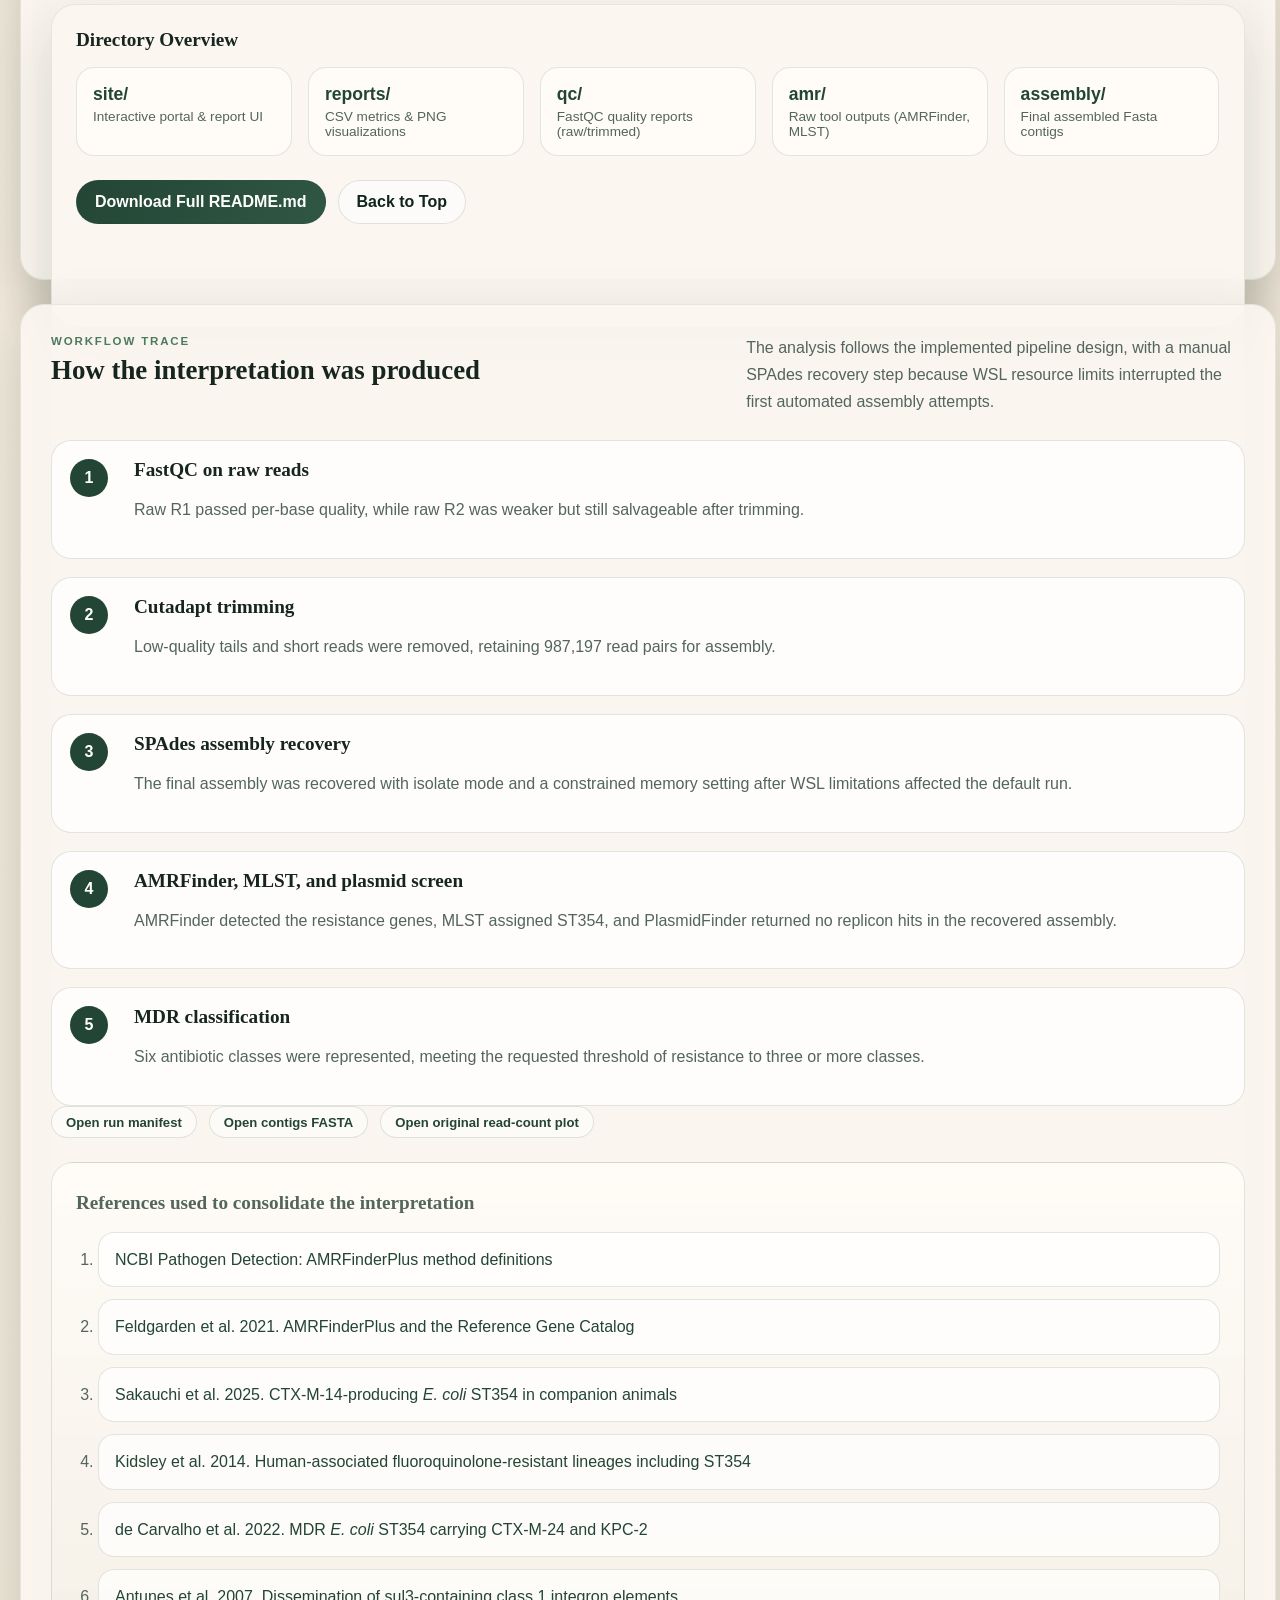
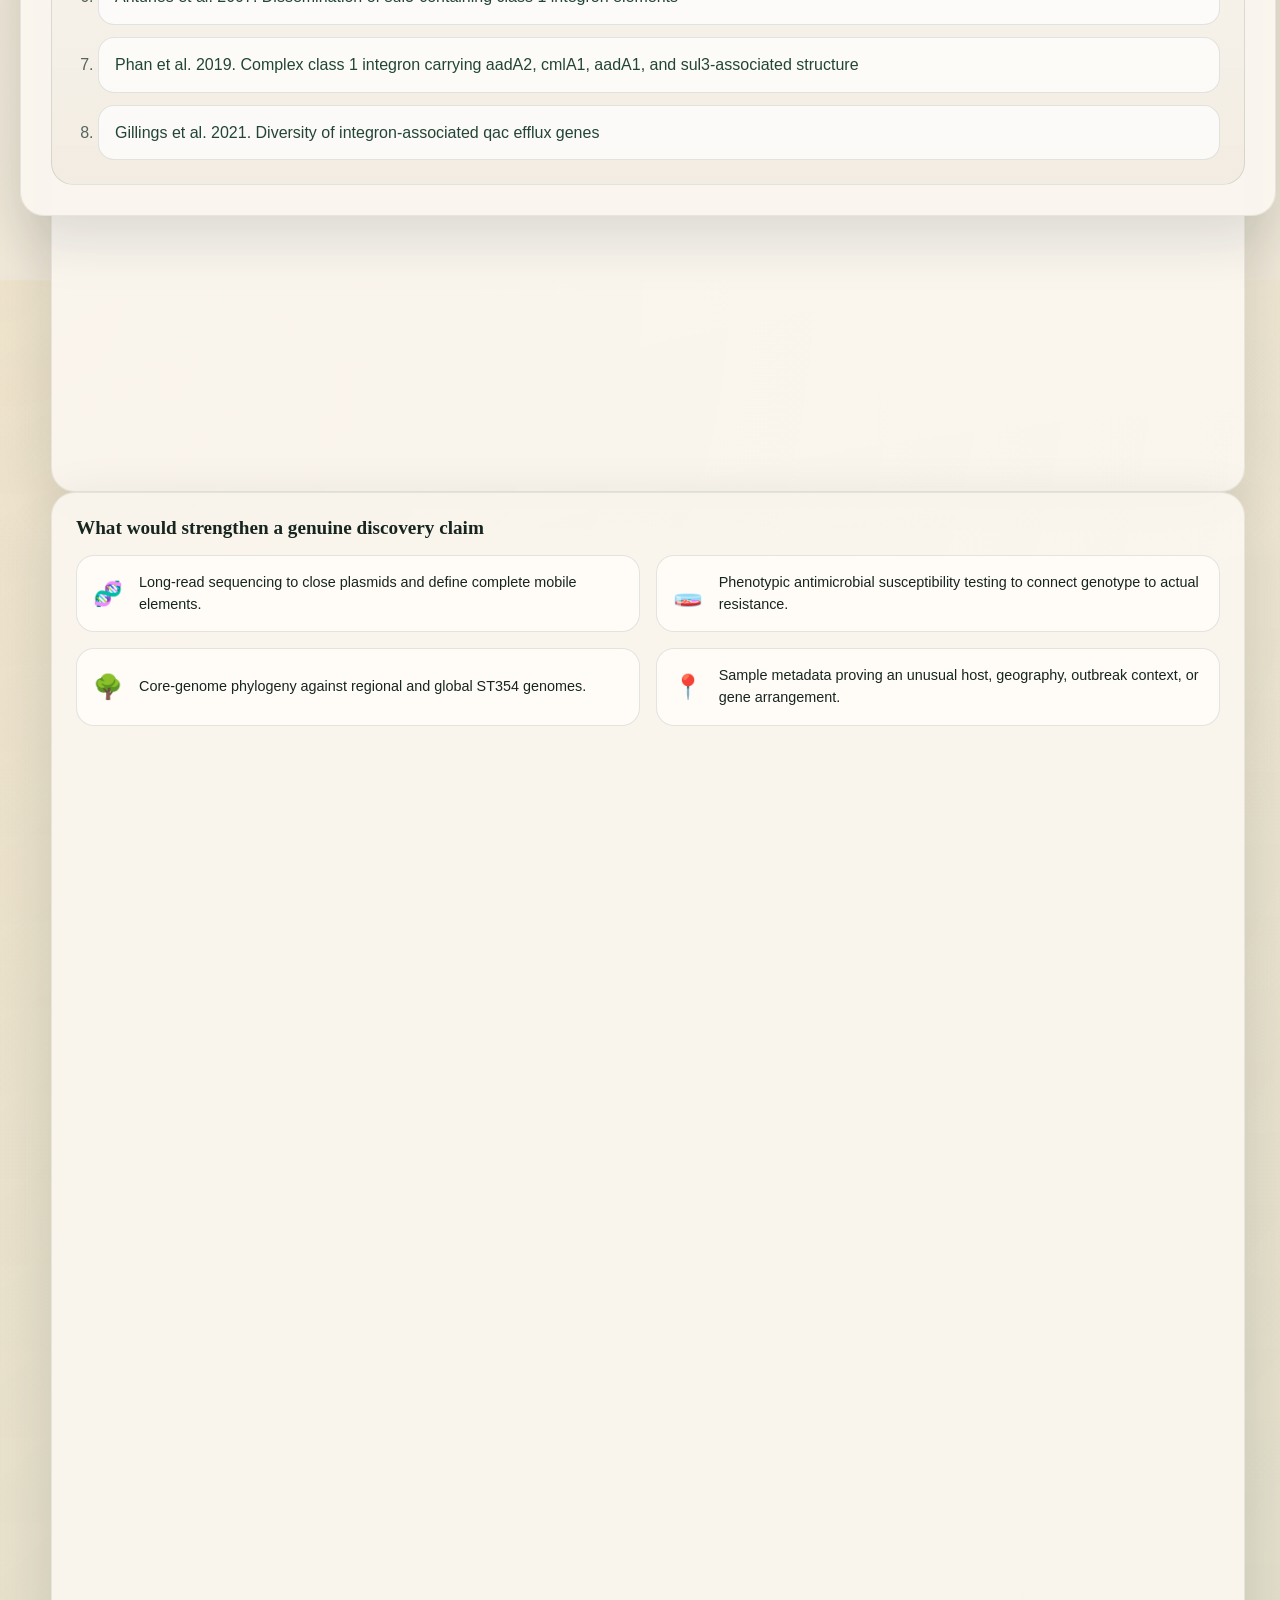
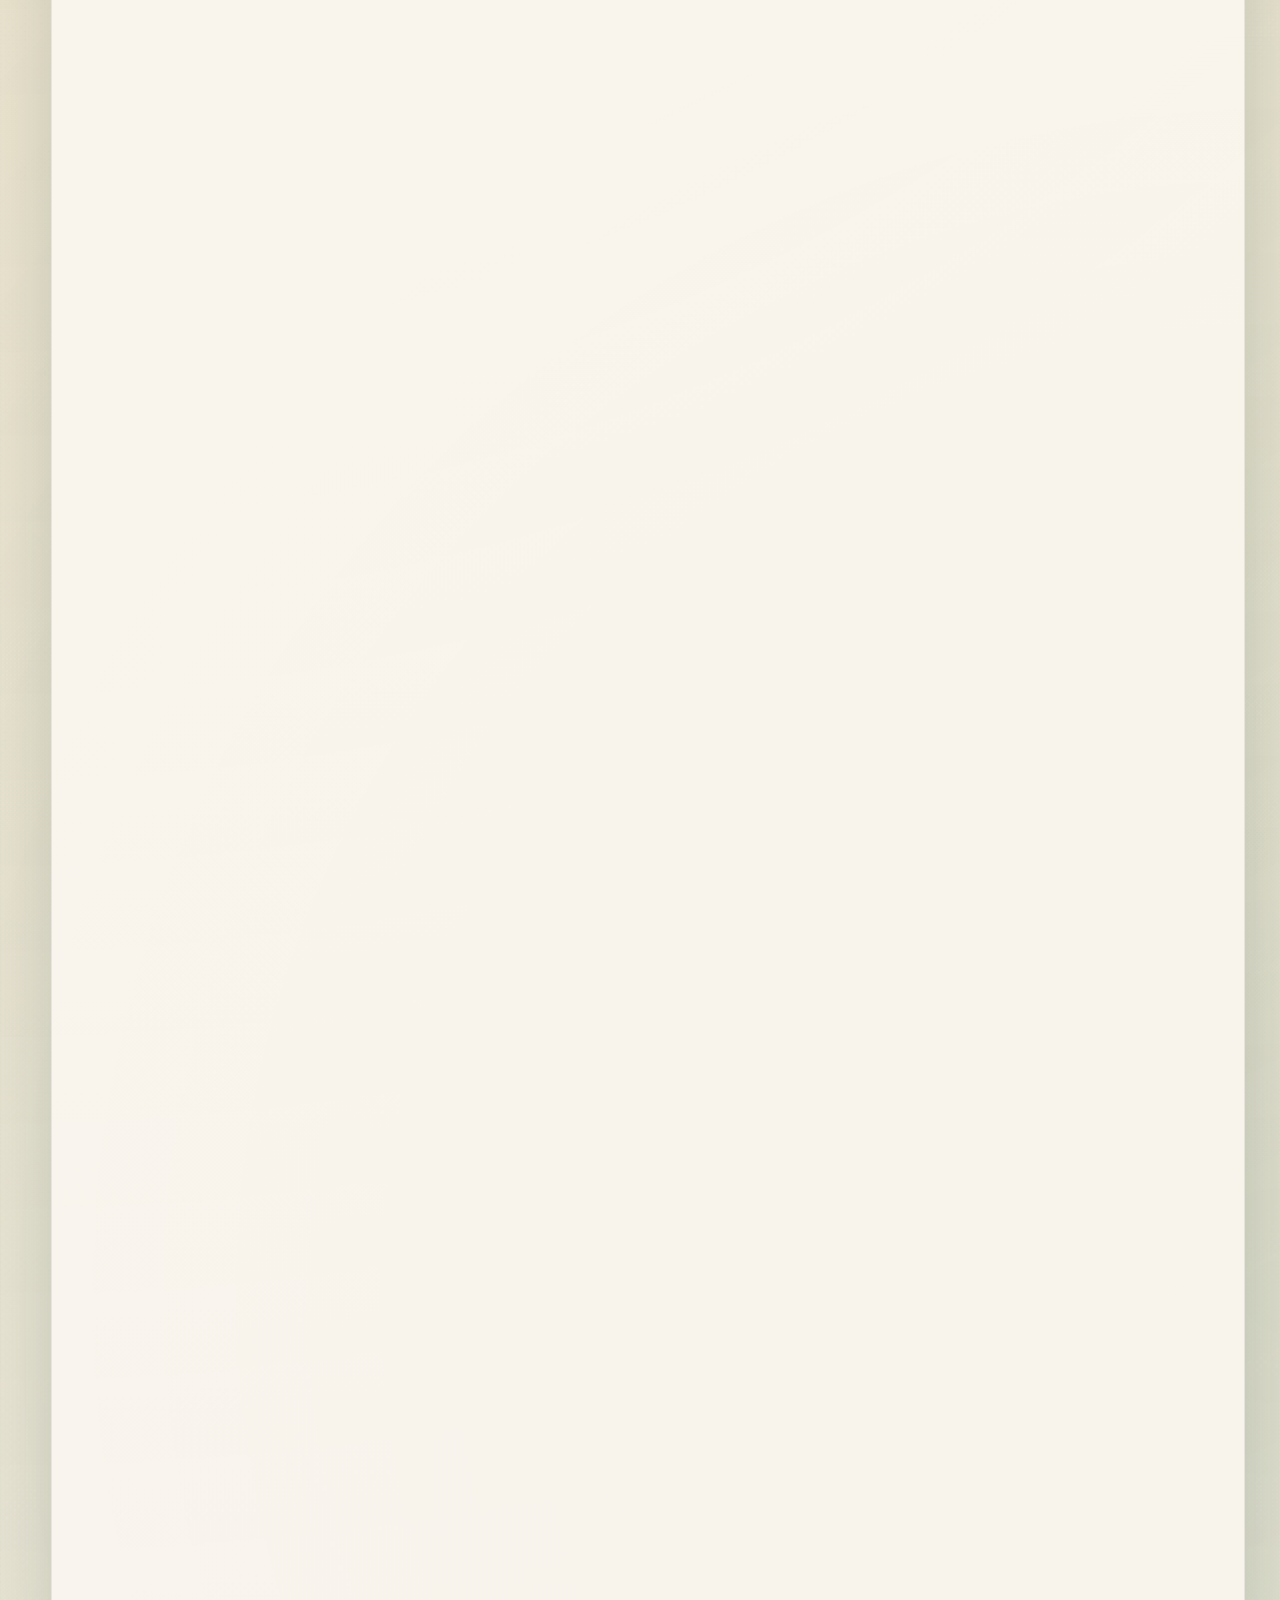
==== commit e603fca8: "Refine presentation of Directory Overview and discovery claims with grid layouts" ====
--- a/index.html
+++ b/index.html
@@ -256,6 +256,24 @@
           </p>
         </div>
         <div class="novelty-grid" id="novelty-grid"></div>
+        <div class="subpanel">
+          <h3>Computational workflow</h3>
+          <div class="research-grid" id="novelty-methods"></div>
+        </div>
+        <div class="two-column">
+          <article class="subpanel">
+            <h3>Stage status</h3>
+            <div id="novelty-stage-status"></div>
+          </article>
+          <article class="subpanel">
+            <h3>Ranked candidates</h3>
+            <div class="table-wrap" id="novelty-candidates"></div>
+          </article>
+        </div>
+        <div class="callout contrast">
+          <h3>Computational conclusion</h3>
+          <p id="novelty-conclusion"></p>
+        </div>
         <div class="callout contrast">
           <h3>Potential contribution to science</h3>
           <p>
@@ -276,12 +294,24 @@
         </div>
         <div class="subpanel">
           <h3>What would strengthen a genuine discovery claim</h3>
-          <ul class="truth-list">
-            <li>Long-read sequencing to close plasmids and define complete mobile elements.</li>
-            <li>Phenotypic antimicrobial susceptibility testing to connect genotype to actual resistance.</li>
-            <li>Core-genome phylogeny against regional and global ST354 genomes.</li>
-            <li>Sample metadata proving an unusual host, geography, outbreak context, or gene arrangement.</li>
-          </ul>
+          <div class="strengthen-grid">
+            <div class="strengthen-card">
+              <span class="icon">🧬</span>
+              <p>Long-read sequencing to close plasmids and define complete mobile elements.</p>
+            </div>
+            <div class="strengthen-card">
+              <span class="icon">🧫</span>
+              <p>Phenotypic antimicrobial susceptibility testing to connect genotype to actual resistance.</p>
+            </div>
+            <div class="strengthen-card">
+              <span class="icon">🌳</span>
+              <p>Core-genome phylogeny against regional and global ST354 genomes.</p>
+            </div>
+            <div class="strengthen-card">
+              <span class="icon">📍</span>
+              <p>Sample metadata proving an unusual host, geography, outbreak context, or gene arrangement.</p>
+            </div>
+          </div>
         </div>
       </section>
 
@@ -455,13 +485,28 @@
         </div>
         <div class="subpanel">
           <h3>Directory Overview</h3>
-          <ul class="truth-list">
-            <li><strong>site/</strong>: This interactive report.</li>
-            <li><strong>reports/</strong>: CSV and PNG summaries.</li>
-            <li><strong>qc/</strong>: FastQC quality reports.</li>
-            <li><strong>amr/</strong>: Raw tool outputs (AMRFinder, MLST).</li>
-            <li><strong>assembly/</strong>: Fasta contigs.</li>
-          </ul>
+          <div class="directory-grid">
+            <div class="directory-card">
+              <strong>site/</strong>
+              <span>Interactive portal & report UI</span>
+            </div>
+            <div class="directory-card">
+              <strong>reports/</strong>
+              <span>CSV metrics & PNG visualizations</span>
+            </div>
+            <div class="directory-card">
+              <strong>qc/</strong>
+              <span>FastQC quality reports (raw/trimmed)</span>
+            </div>
+            <div class="directory-card">
+              <strong>amr/</strong>
+              <span>Raw tool outputs (AMRFinder, MLST)</span>
+            </div>
+            <div class="directory-card">
+              <strong>assembly/</strong>
+              <span>Final assembled Fasta contigs</span>
+            </div>
+          </div>
           <div class="hero-actions" style="margin-top: 24px;">
             <a class="button button-primary" href="README.md" download>Download Full README.md</a>
             <a class="button" href="#top">Back to Top</a>
@@ -524,6 +569,7 @@
     </main>
   </div>
 
+  <script src="site_data.js"></script>
   <script src="app.js"></script>
 </body>
 </html>
--- a/styles.css
+++ b/styles.css
@@ -758,8 +758,69 @@
 
 .research-grid {
   display: grid;
-  grid-template-columns: 1fr;
-  gap: 18px;
+  grid-template-columns: repeat(auto-fit, minmax(340px, 1fr));
+  gap: 20px;
+}
+
+.directory-grid {
+  display: grid;
+  grid-template-columns: repeat(auto-fill, minmax(200px, 1fr));
+  gap: 16px;
+  margin-top: 16px;
+}
+
+.directory-card {
+  padding: 16px;
+  background: var(--panel-strong);
+  border: 1px solid var(--line);
+  border-radius: var(--radius-soft);
+  display: flex;
+  flex-direction: column;
+  gap: 4px;
+}
+
+.directory-card strong {
+  color: var(--moss);
+  font-size: 1.1rem;
+}
+
+.directory-card span {
+  color: var(--muted);
+  font-size: 0.85rem;
+}
+
+.strengthen-grid {
+  display: grid;
+  grid-template-columns: repeat(2, minmax(0, 1fr));
+  gap: 16px;
+  margin-top: 16px;
+}
+
+.strengthen-card {
+  padding: 16px;
+  background: var(--panel-strong);
+  border: 1px solid var(--line);
+  border-radius: var(--radius-soft);
+  display: flex;
+  align-items: center;
+  gap: 16px;
+}
+
+.strengthen-card .icon {
+  font-size: 1.5rem;
+  flex-shrink: 0;
+}
+
+.strengthen-card p {
+  margin: 0;
+  font-size: 0.9rem;
+  line-height: 1.5;
+}
+
+@media (max-width: 768px) {
+  .strengthen-grid {
+    grid-template-columns: 1fr;
+  }
 }
 
 .research-card {
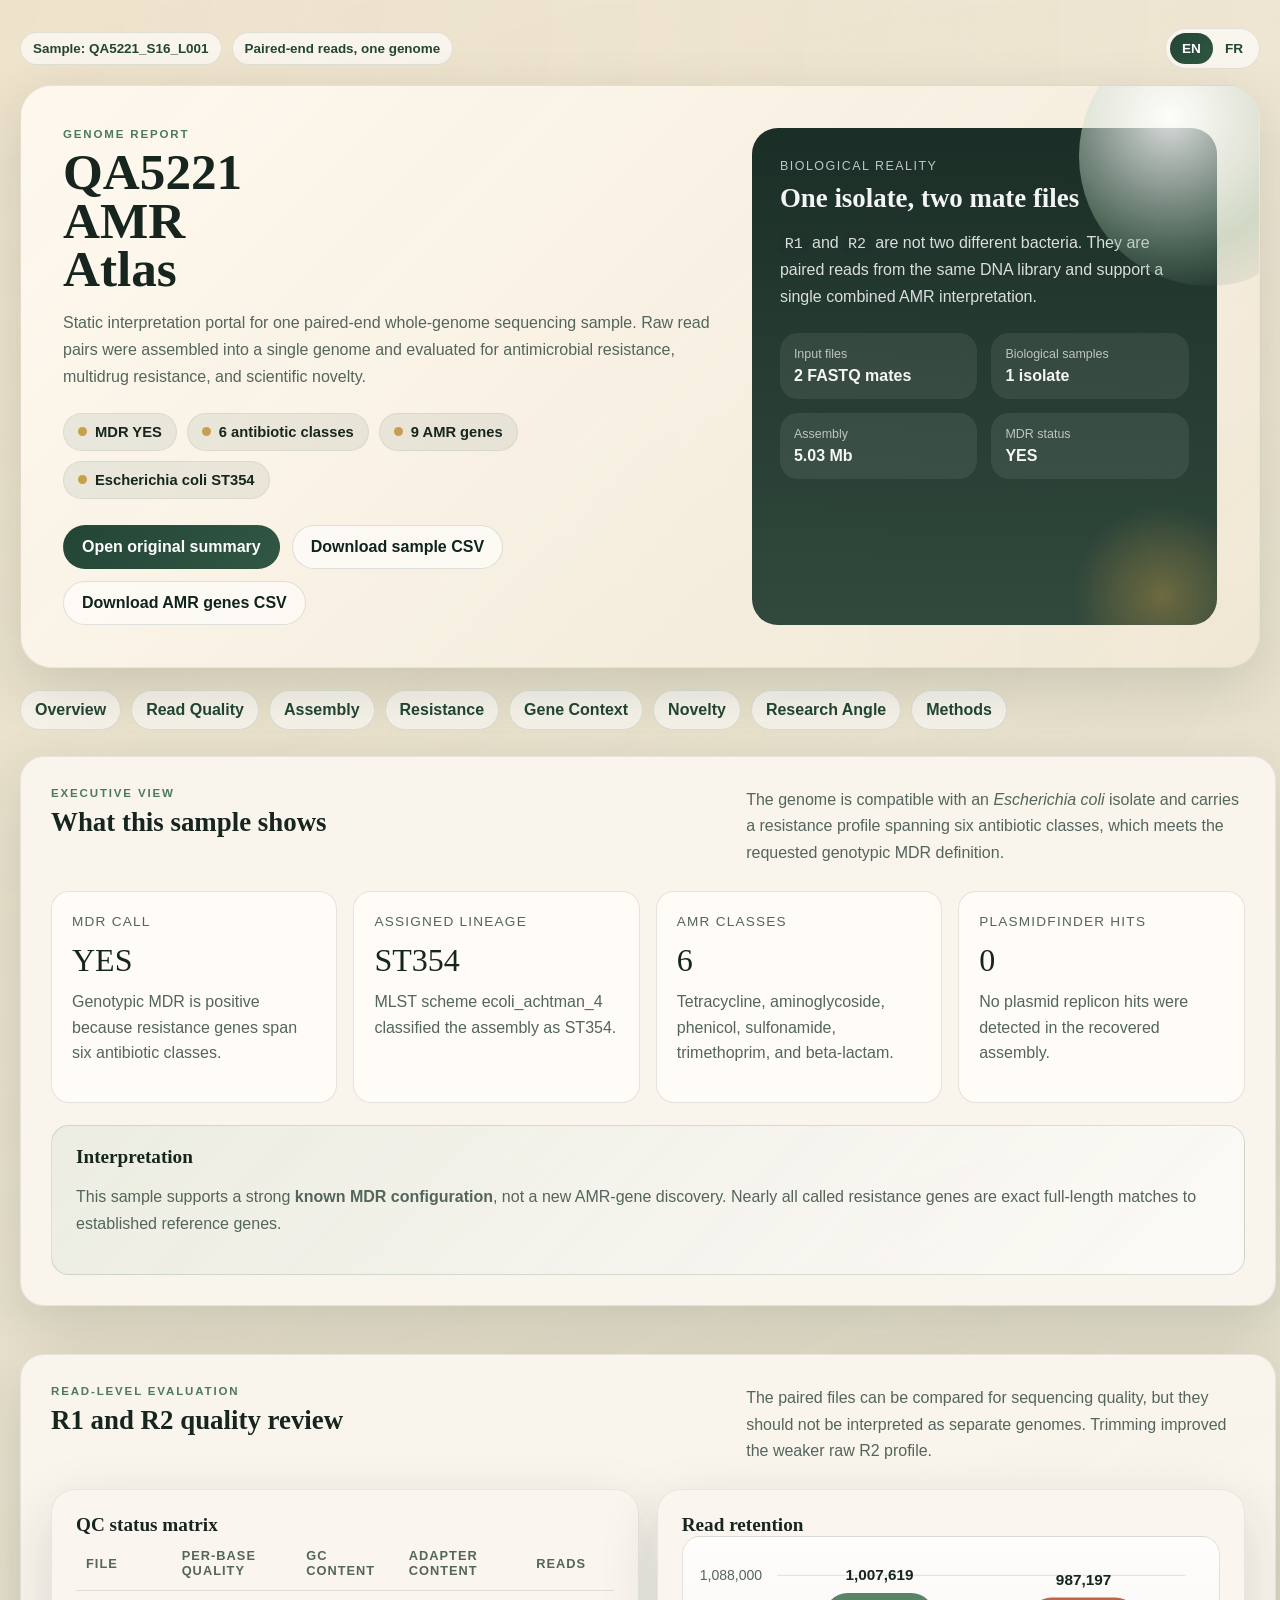
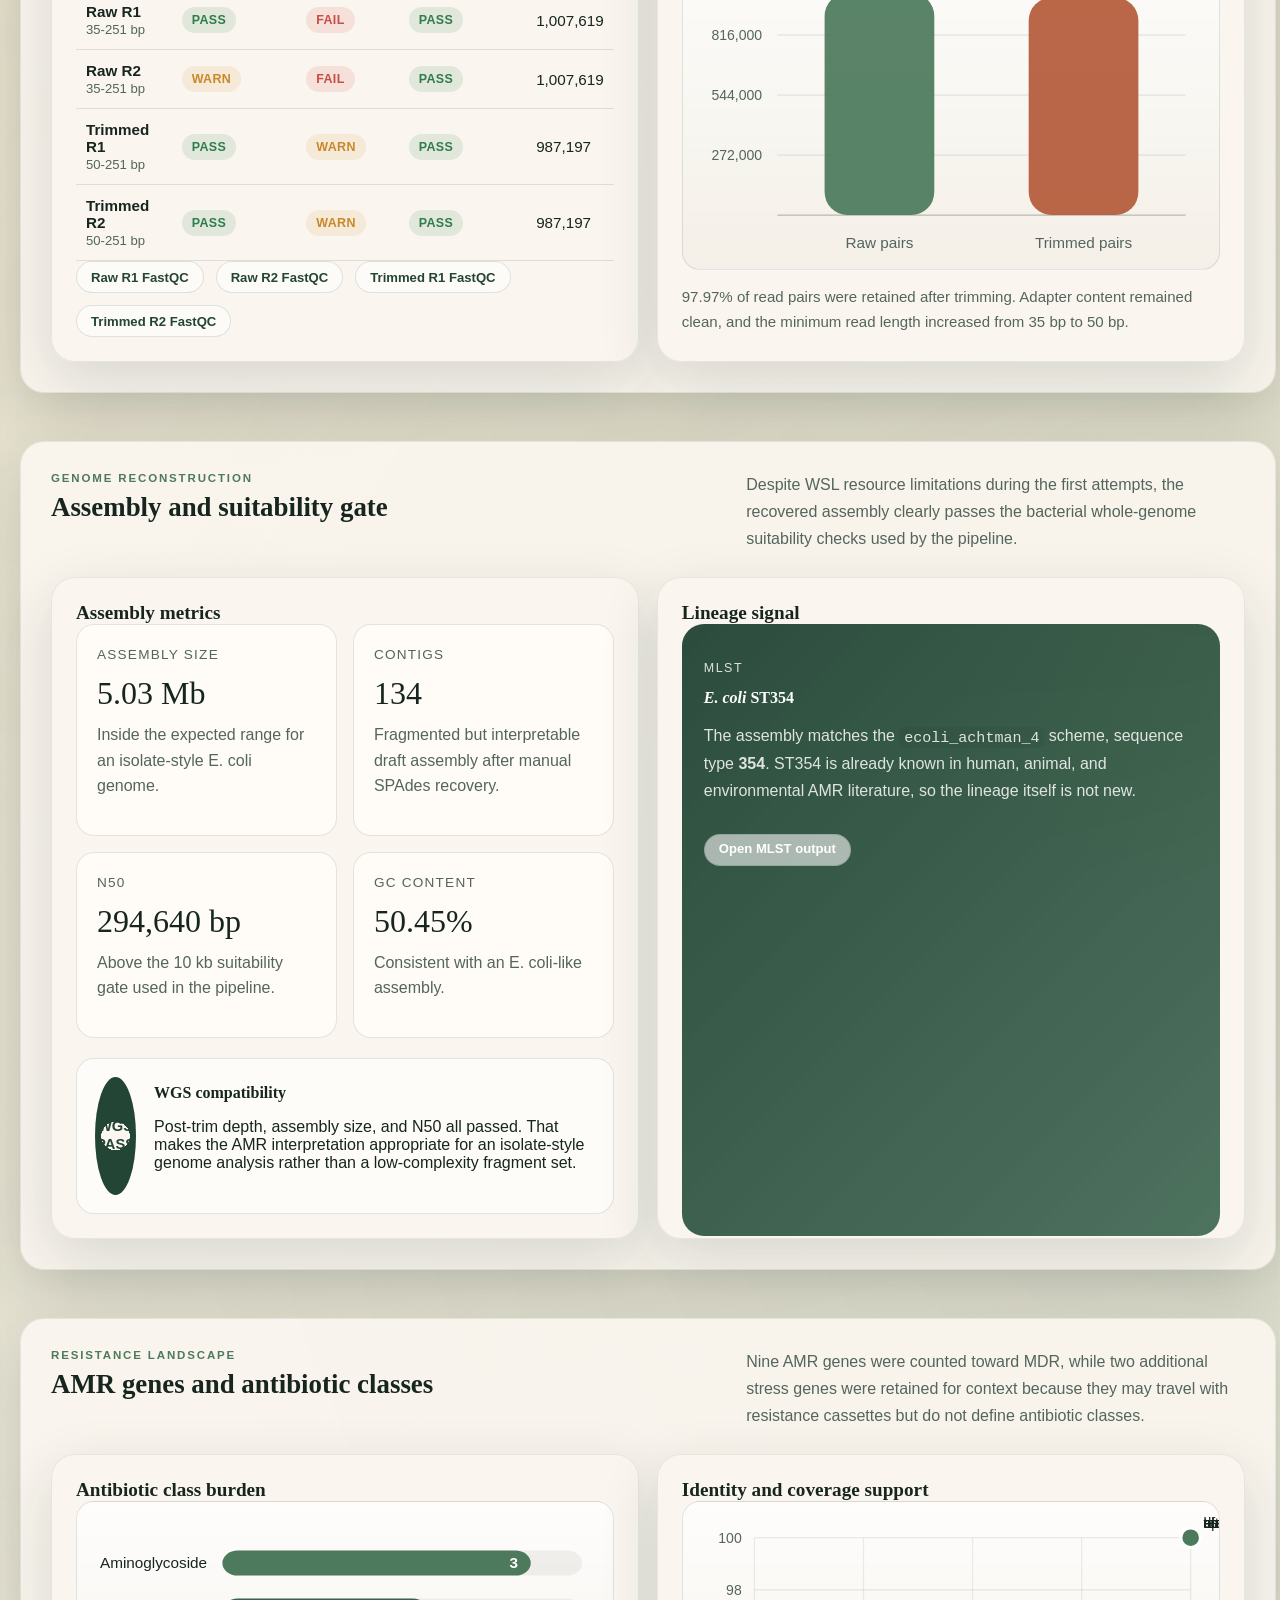
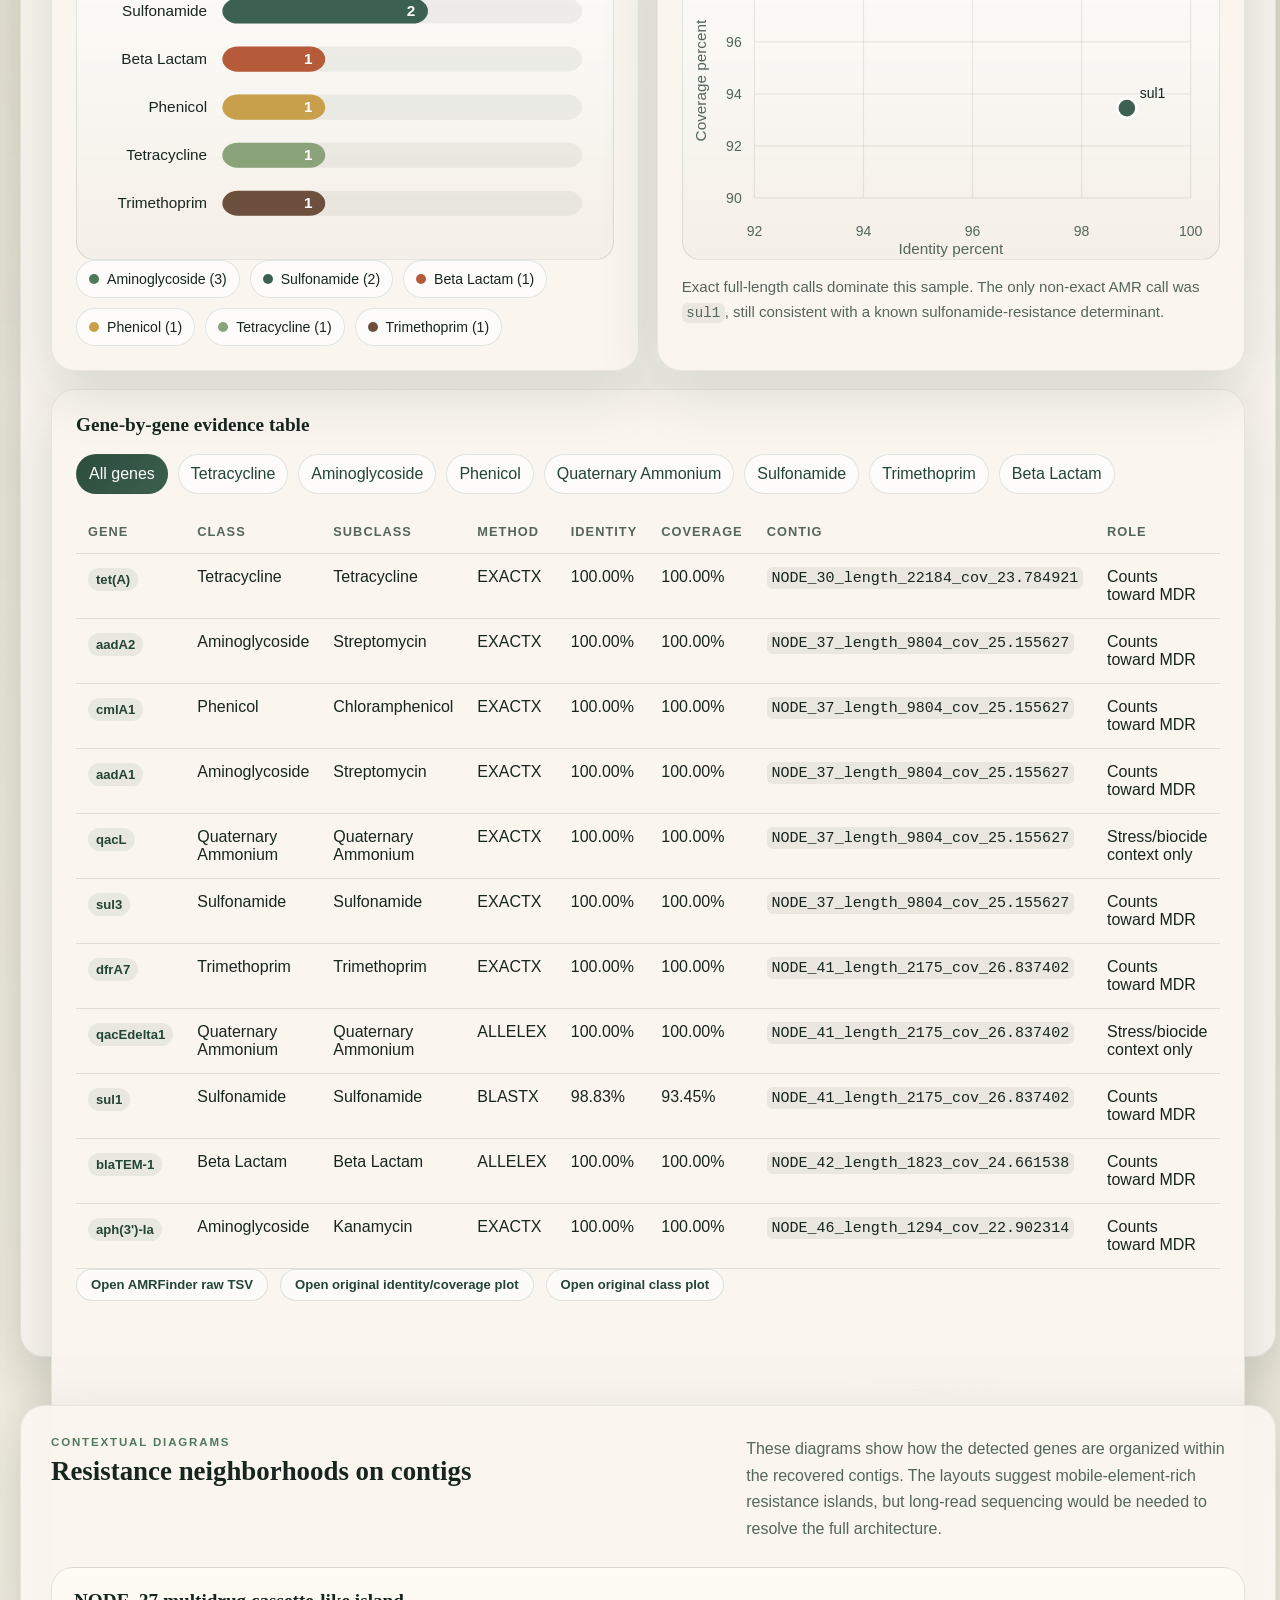
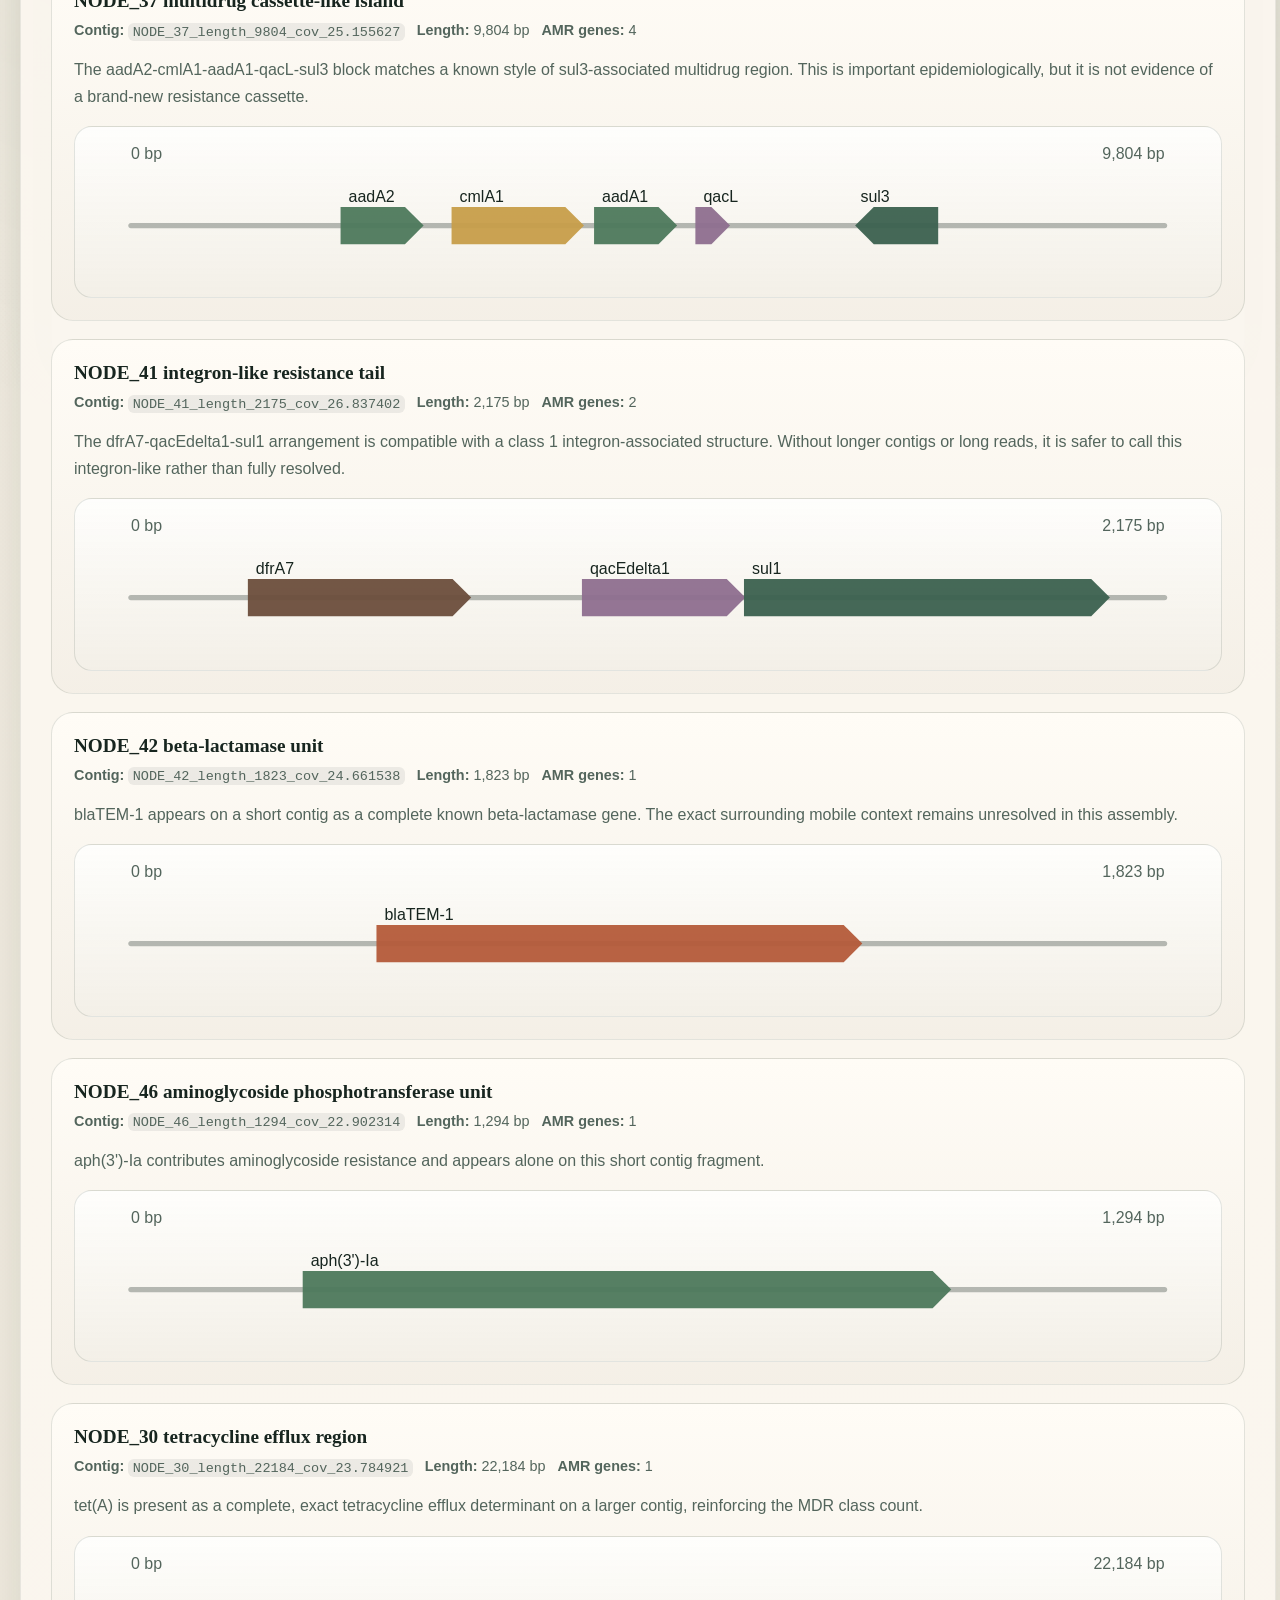
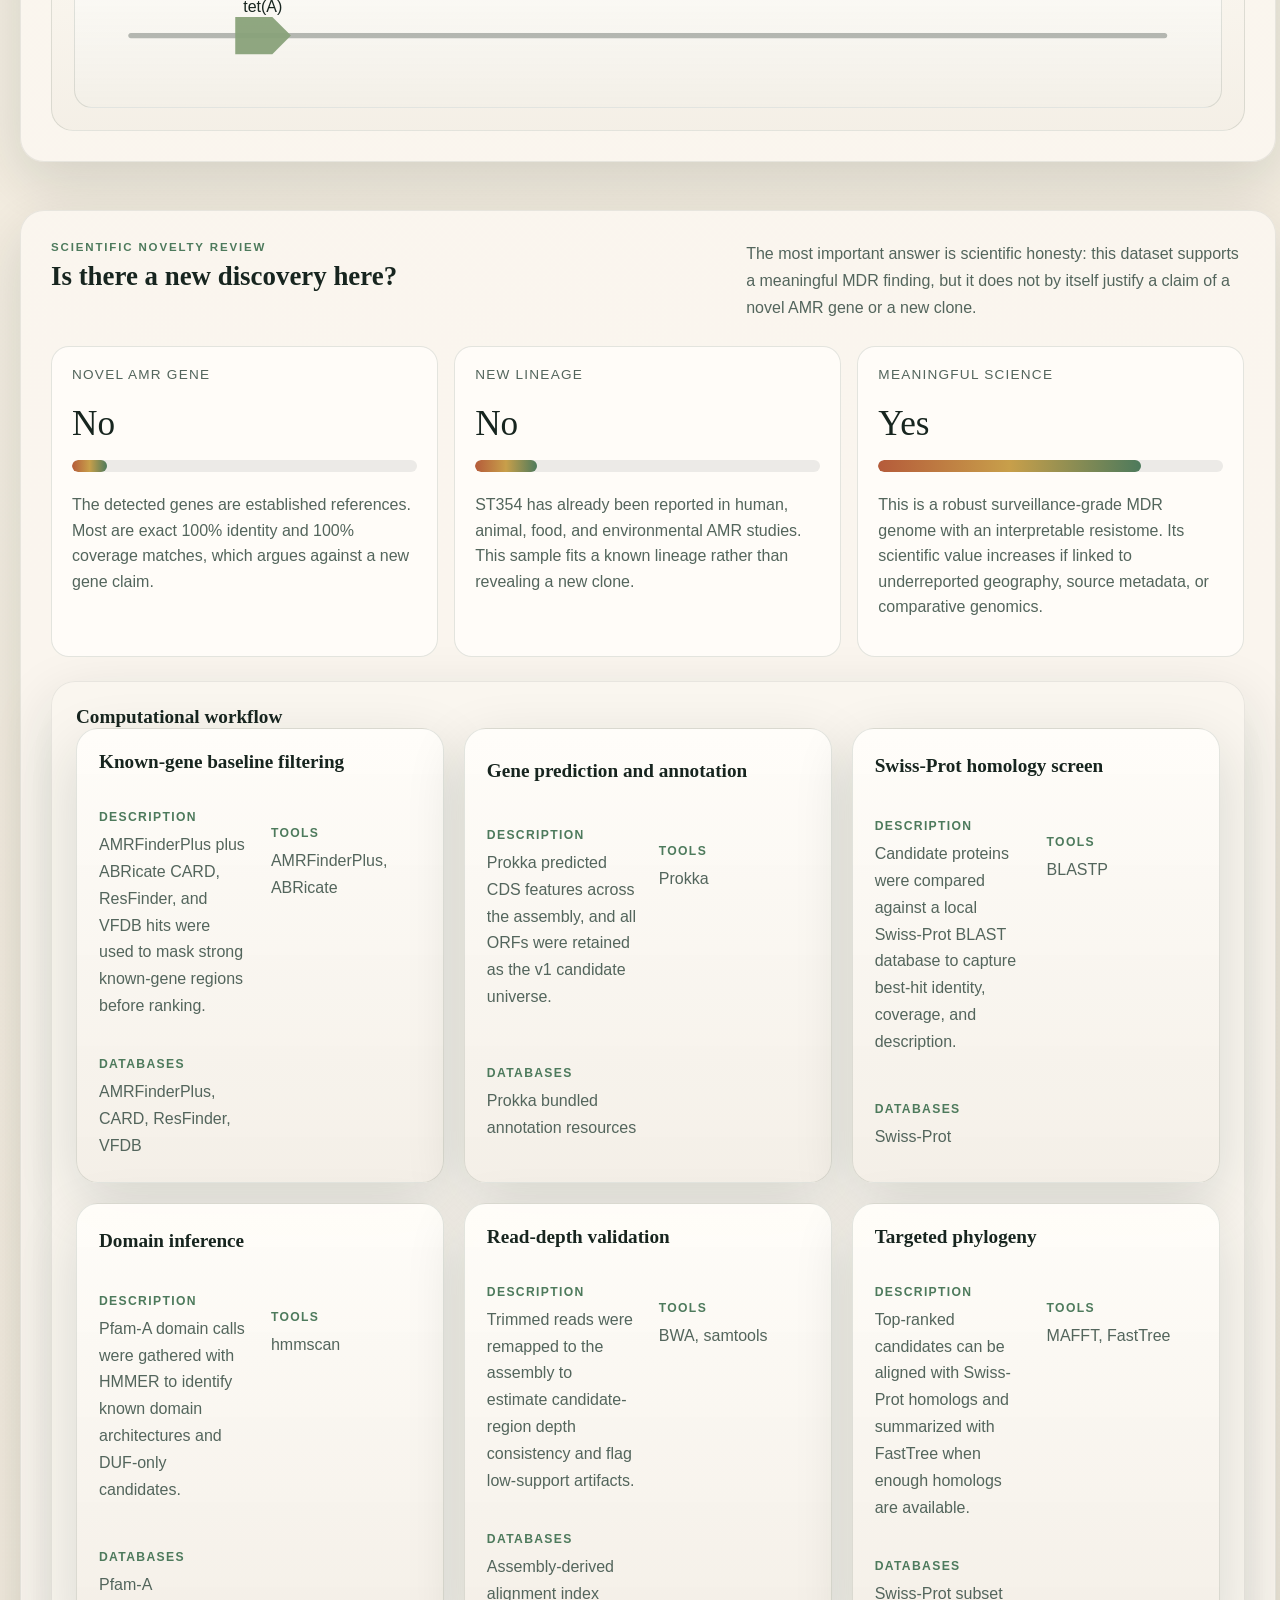
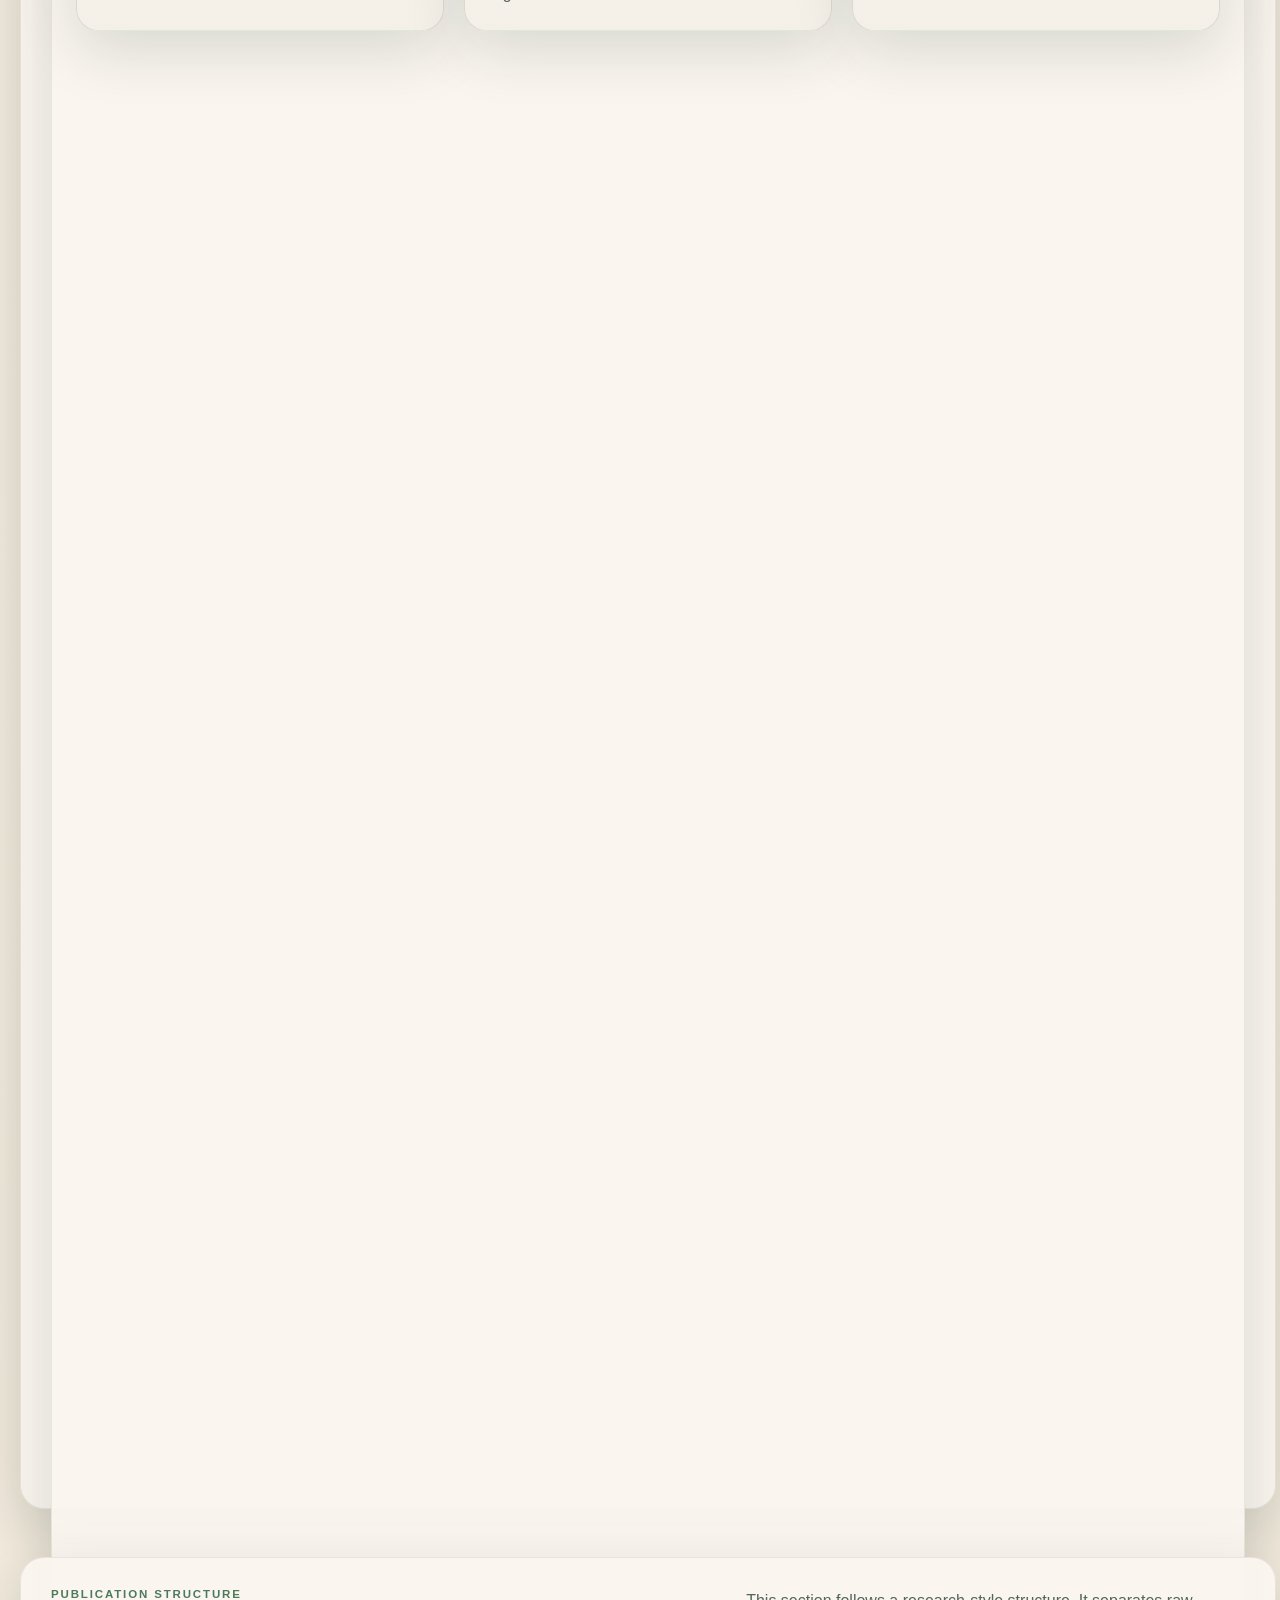
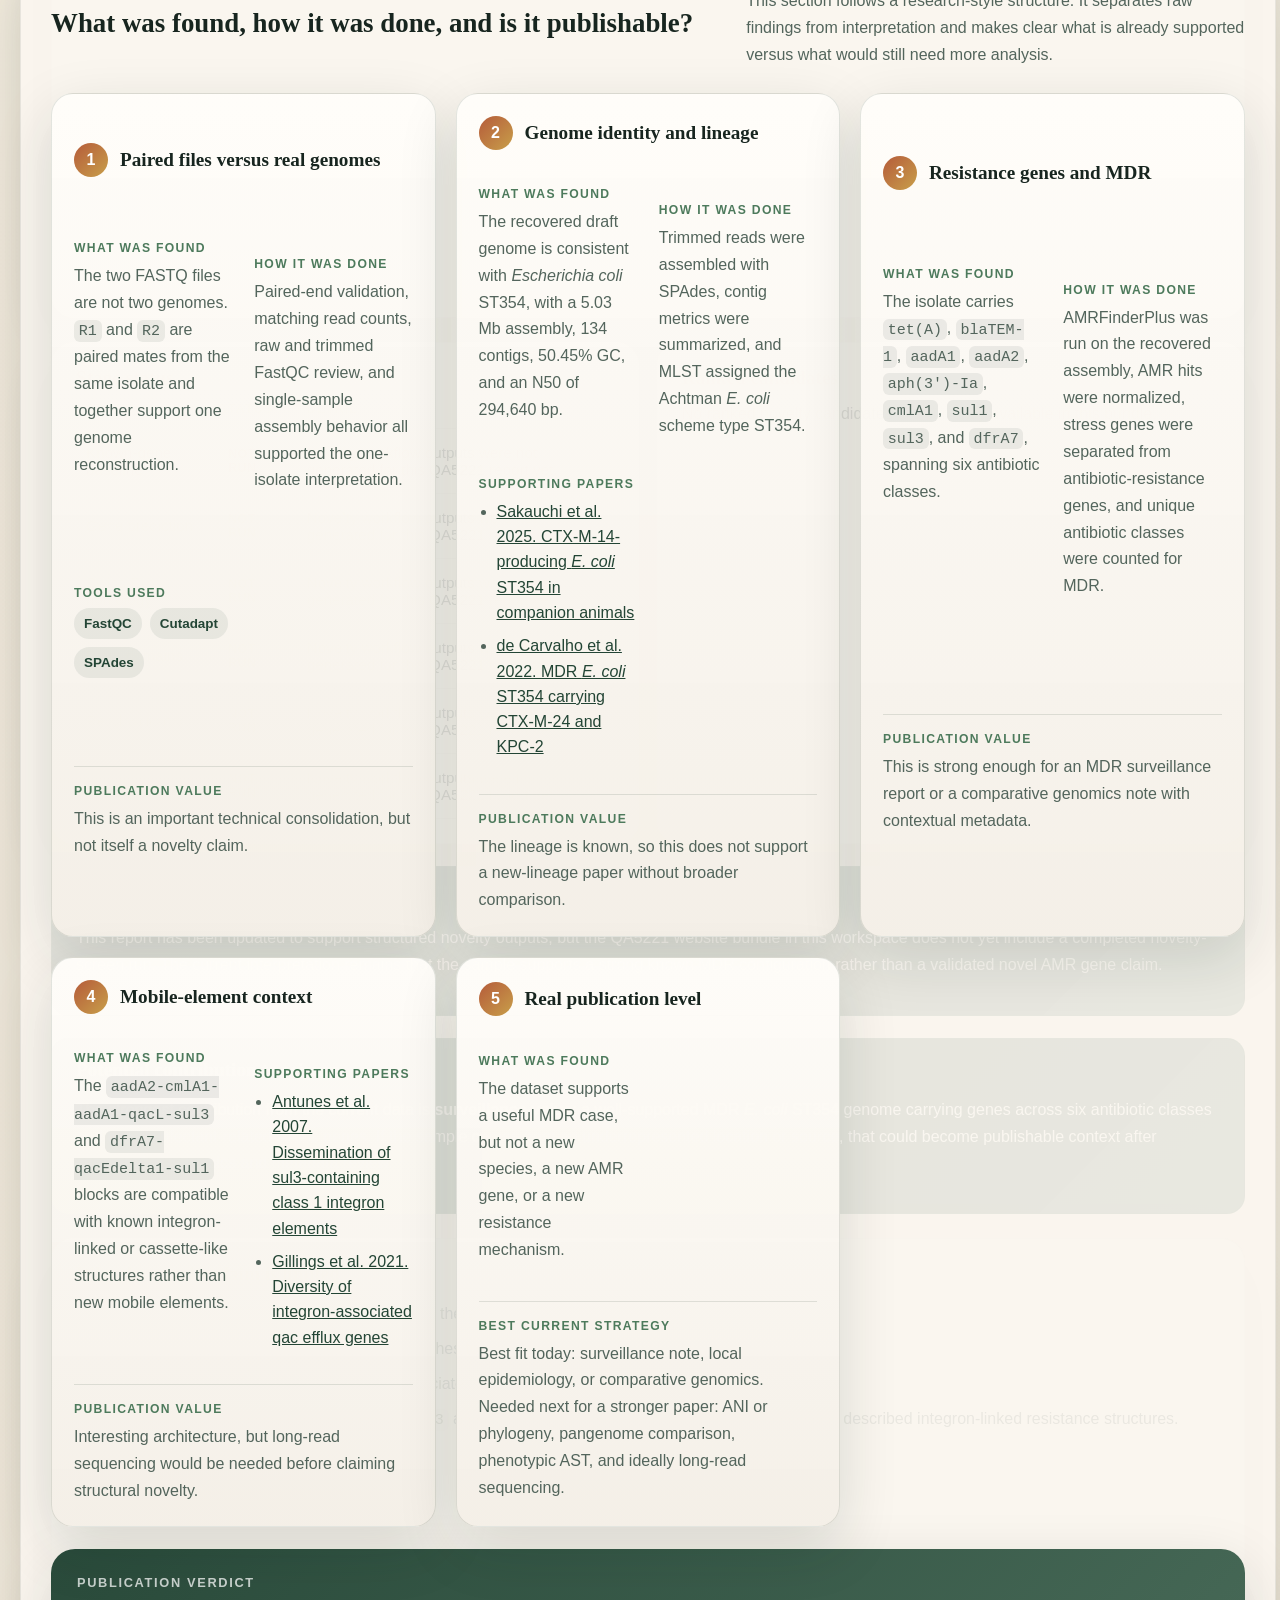
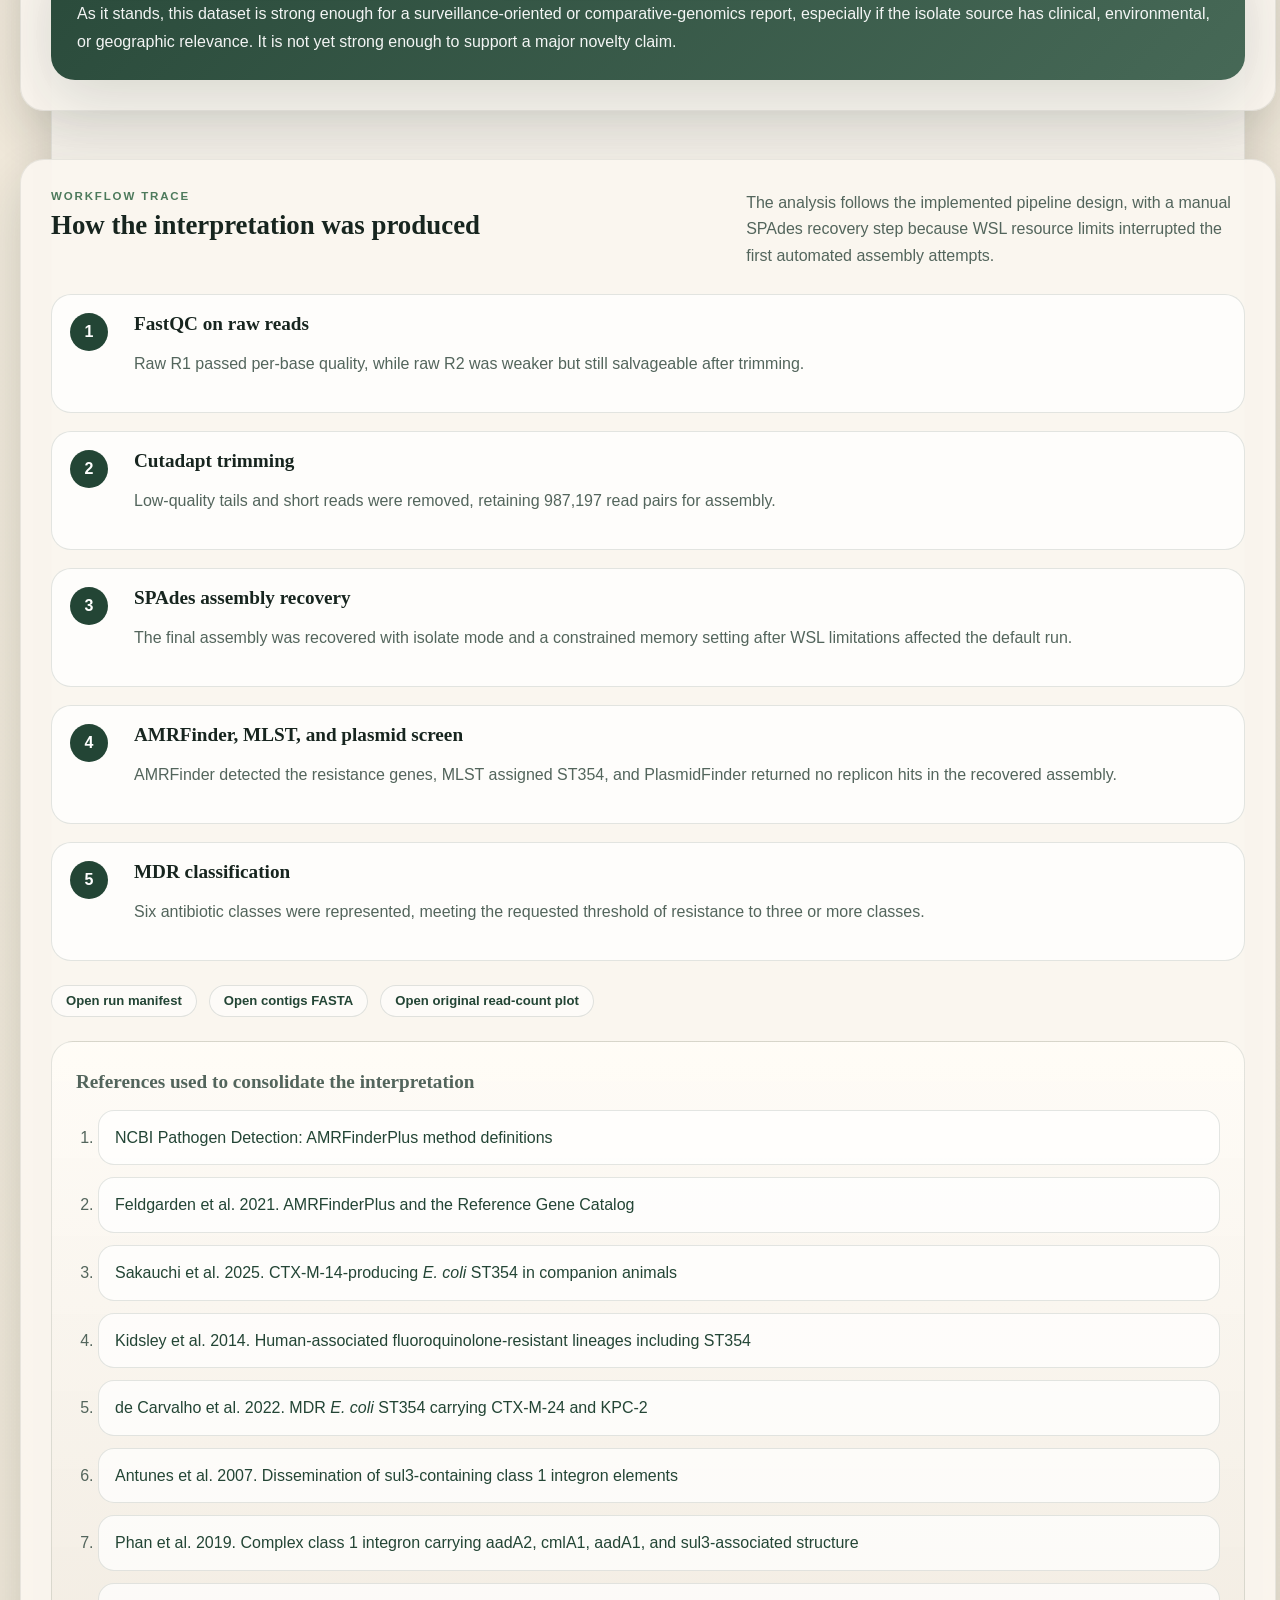
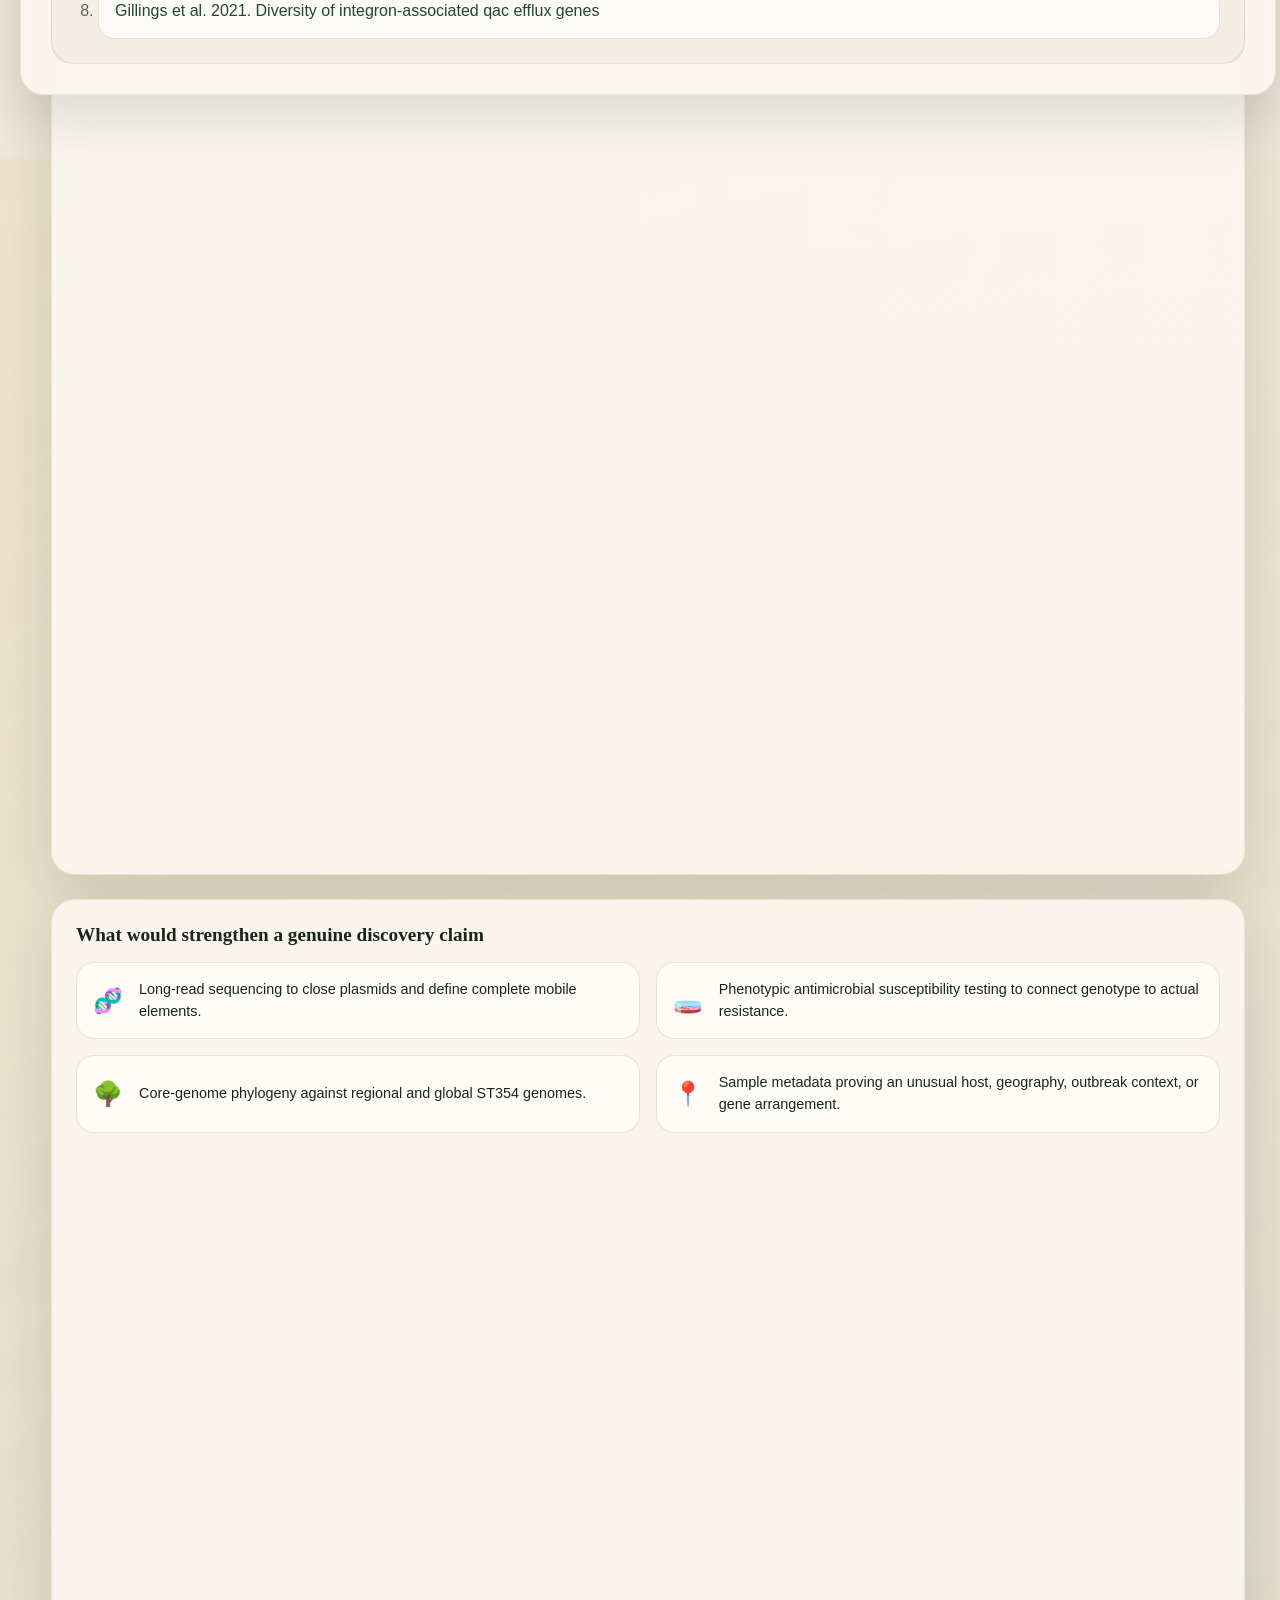
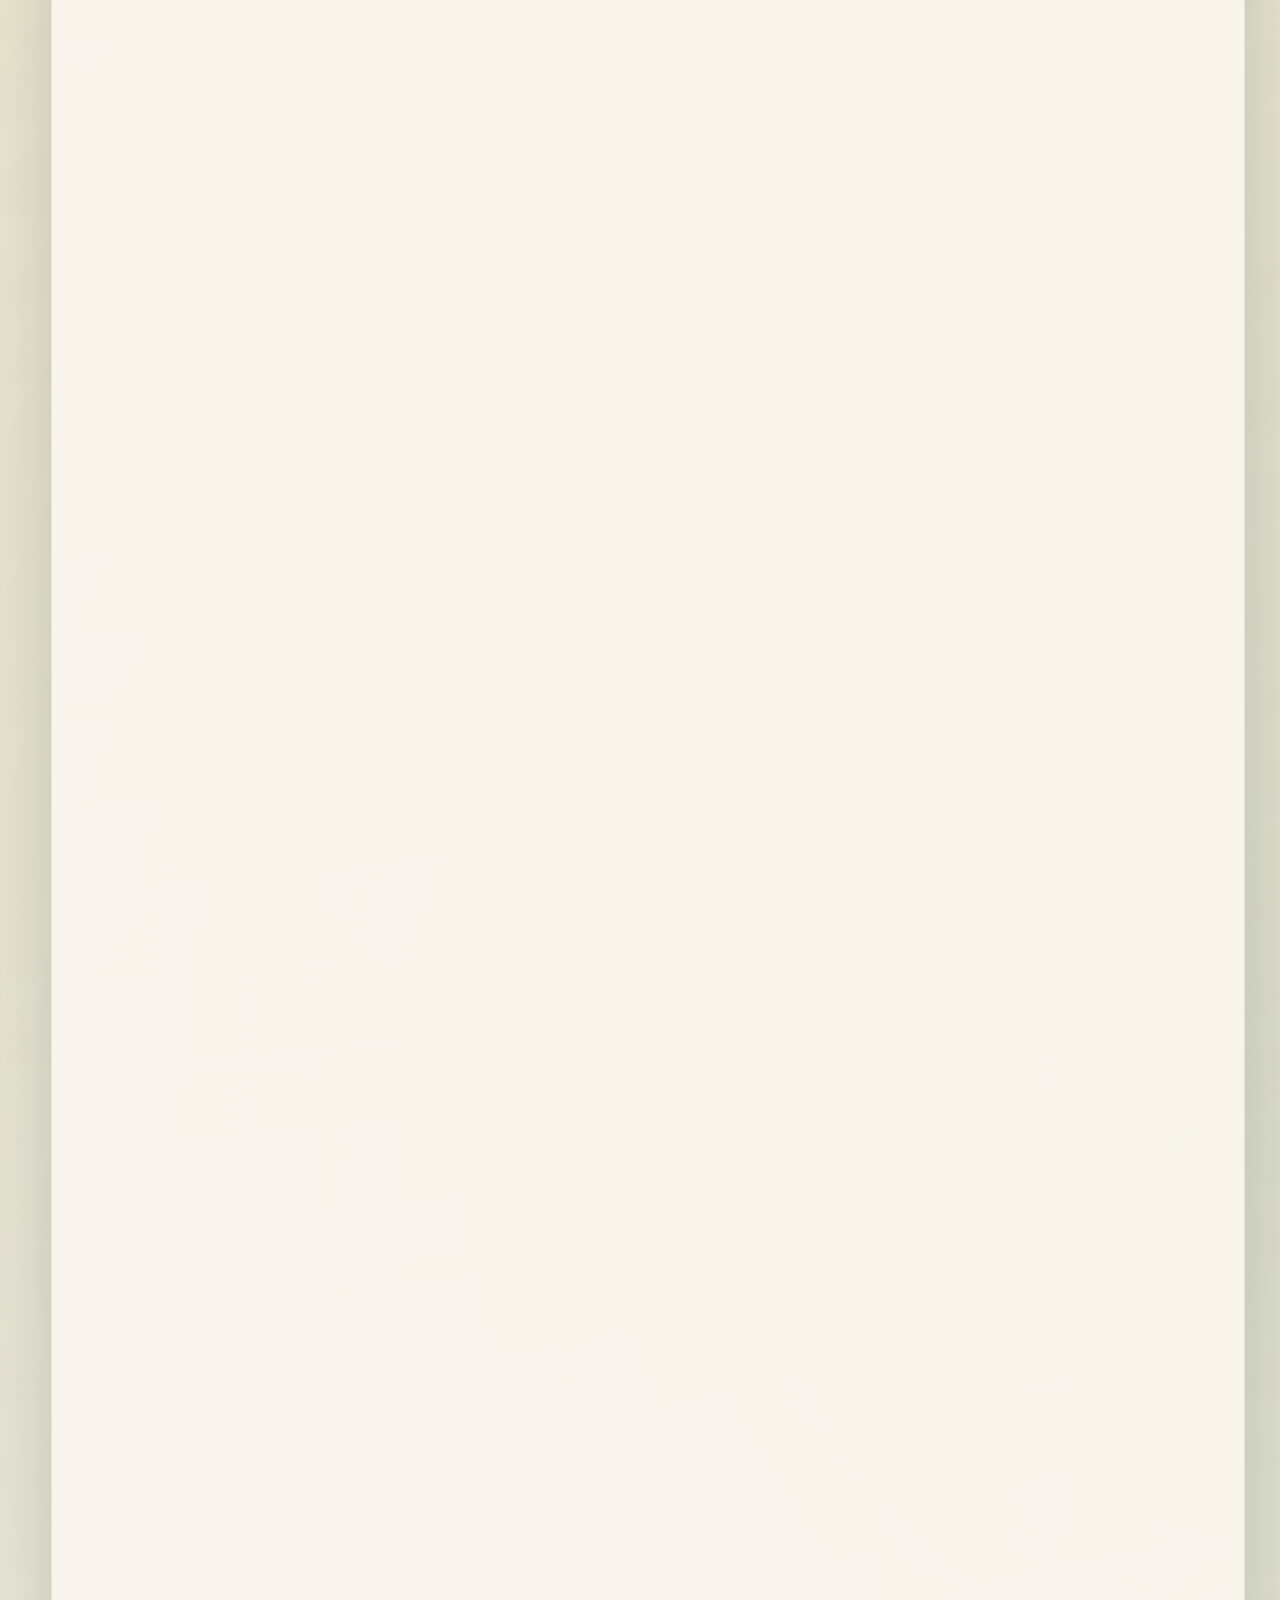
==== commit 1e8693de: "Remove README elements and fix layout overlaps with improved spacing" ====
--- a/index.html
+++ b/index.html
@@ -14,7 +14,6 @@
         <span class="topbar-chip">Paired-end reads, one genome</span>
       </div>
       <div class="language-switch" aria-label="Language switch">
-        <a class="button button-sm" href="README.md" download>Read Me</a>
         <a class="language-link active" href="index.html">EN</a>
         <a class="language-link" href="index.fr.html" lang="fr">FR</a>
       </div>
@@ -473,46 +472,6 @@
         </div>
       </section>
 
-      <section class="panel" id="readme">
-        <div class="panel-head">
-          <div>
-            <p class="eyebrow">Project Guide</p>
-            <h2>README & Data Access</h2>
-          </div>
-          <p class="panel-summary">
-            A quick guide to the directory structure and how to interpret these results.
-          </p>
-        </div>
-        <div class="subpanel">
-          <h3>Directory Overview</h3>
-          <div class="directory-grid">
-            <div class="directory-card">
-              <strong>site/</strong>
-              <span>Interactive portal & report UI</span>
-            </div>
-            <div class="directory-card">
-              <strong>reports/</strong>
-              <span>CSV metrics & PNG visualizations</span>
-            </div>
-            <div class="directory-card">
-              <strong>qc/</strong>
-              <span>FastQC quality reports (raw/trimmed)</span>
-            </div>
-            <div class="directory-card">
-              <strong>amr/</strong>
-              <span>Raw tool outputs (AMRFinder, MLST)</span>
-            </div>
-            <div class="directory-card">
-              <strong>assembly/</strong>
-              <span>Final assembled Fasta contigs</span>
-            </div>
-          </div>
-          <div class="hero-actions" style="margin-top: 24px;">
-            <a class="button button-primary" href="README.md" download>Download Full README.md</a>
-            <a class="button" href="#top">Back to Top</a>
-          </div>
-        </div>
-      </section>
 
       <section class="panel" id="methods">
         <div class="panel-head">
--- a/styles.css
+++ b/styles.css
@@ -329,7 +329,7 @@
 
 main {
   display: grid;
-  gap: 24px;
+  gap: 48px;
 }
 
 .panel,
@@ -346,7 +346,15 @@
 
 .subpanel {
   padding: 24px;
-  height: 100%;
+  min-height: 100%;
+}
+
+.panel > * + * {
+  margin-top: 24px;
+}
+
+.panel > .panel-head + * {
+  margin-top: 0;
 }
 
 .panel-head {
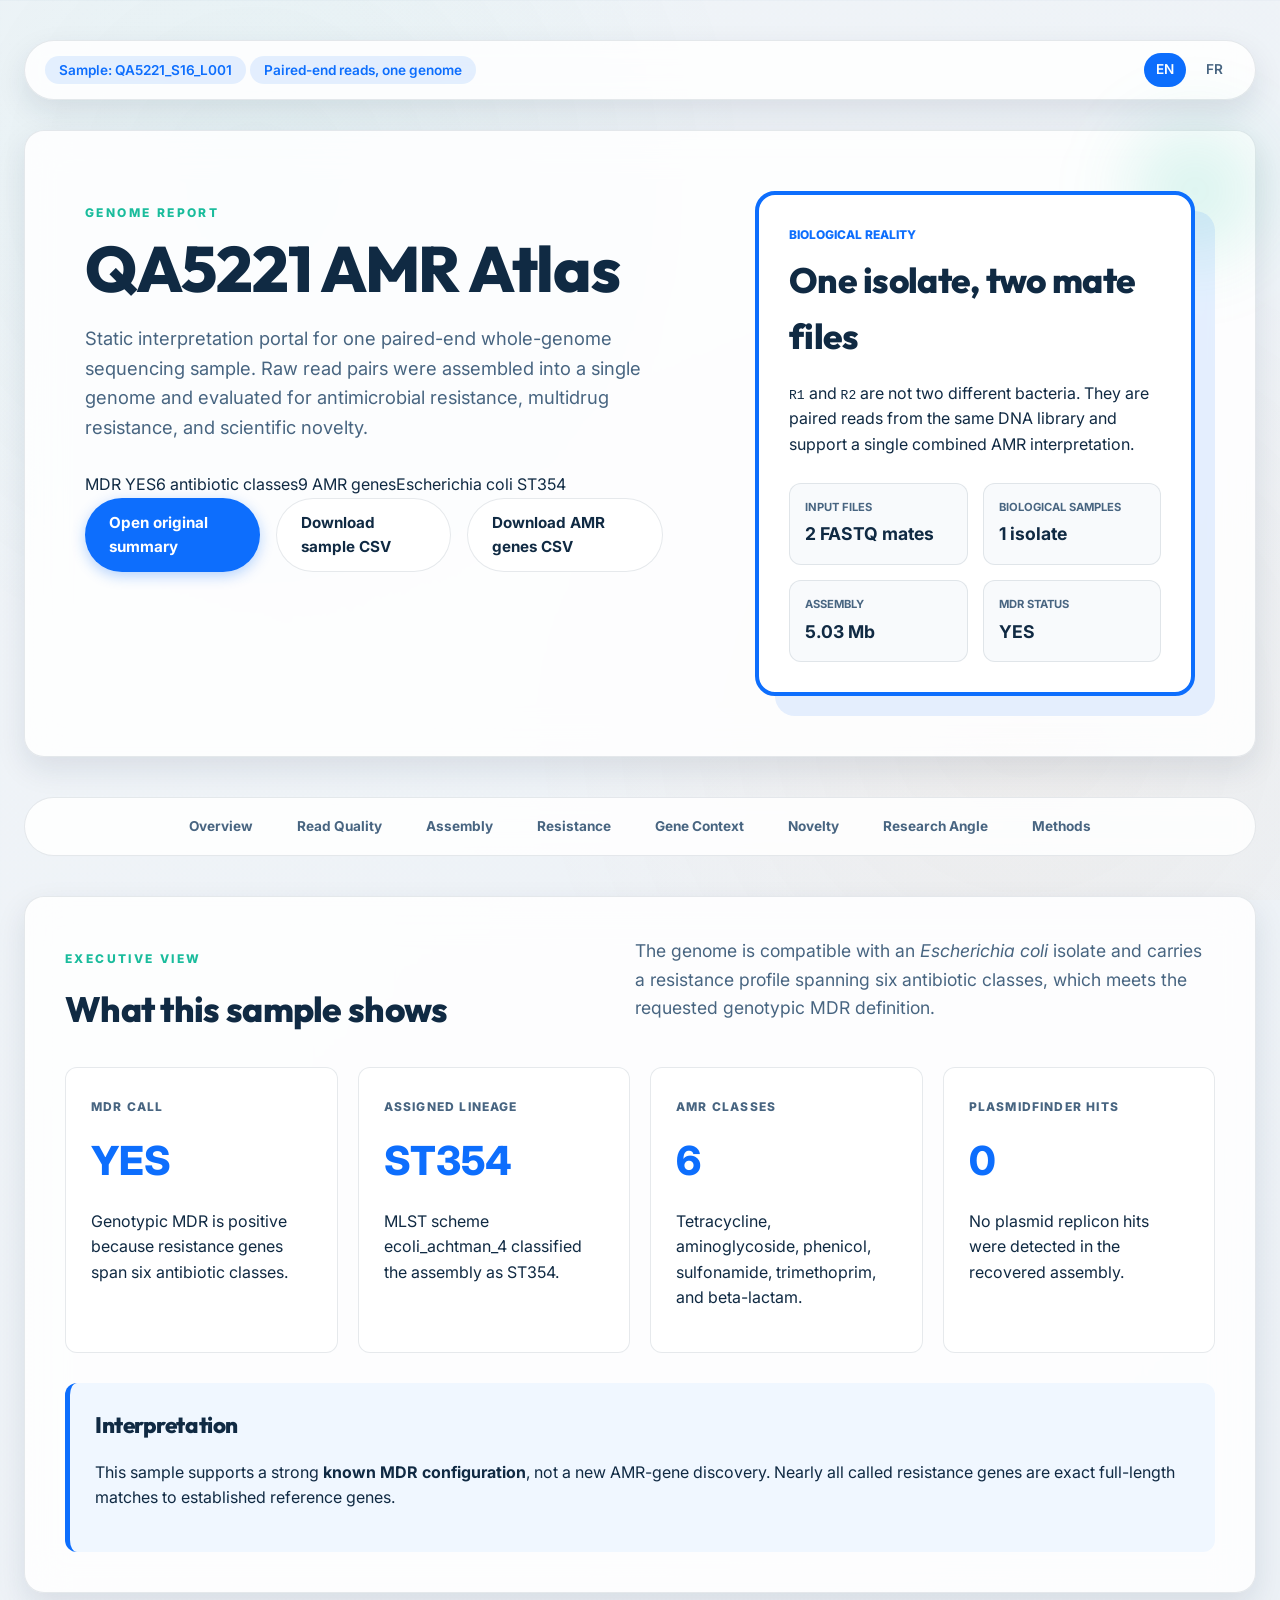
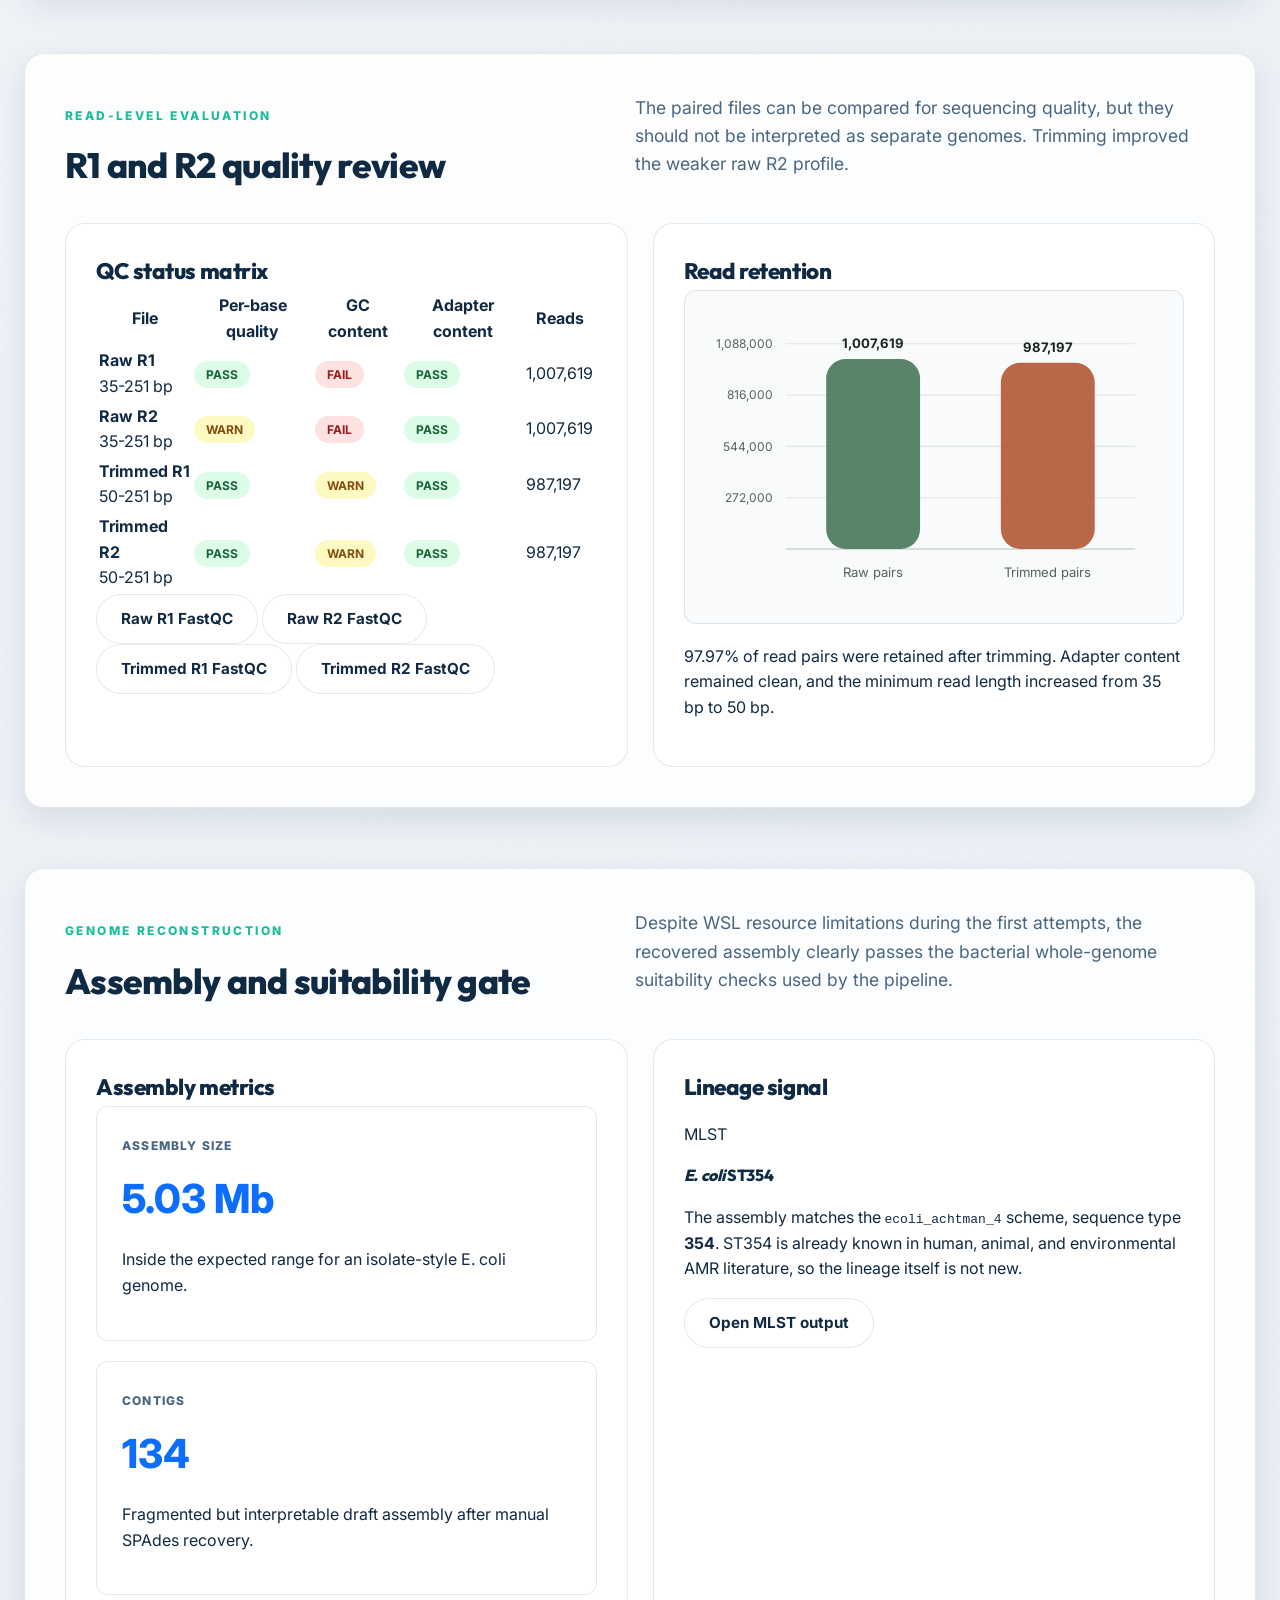
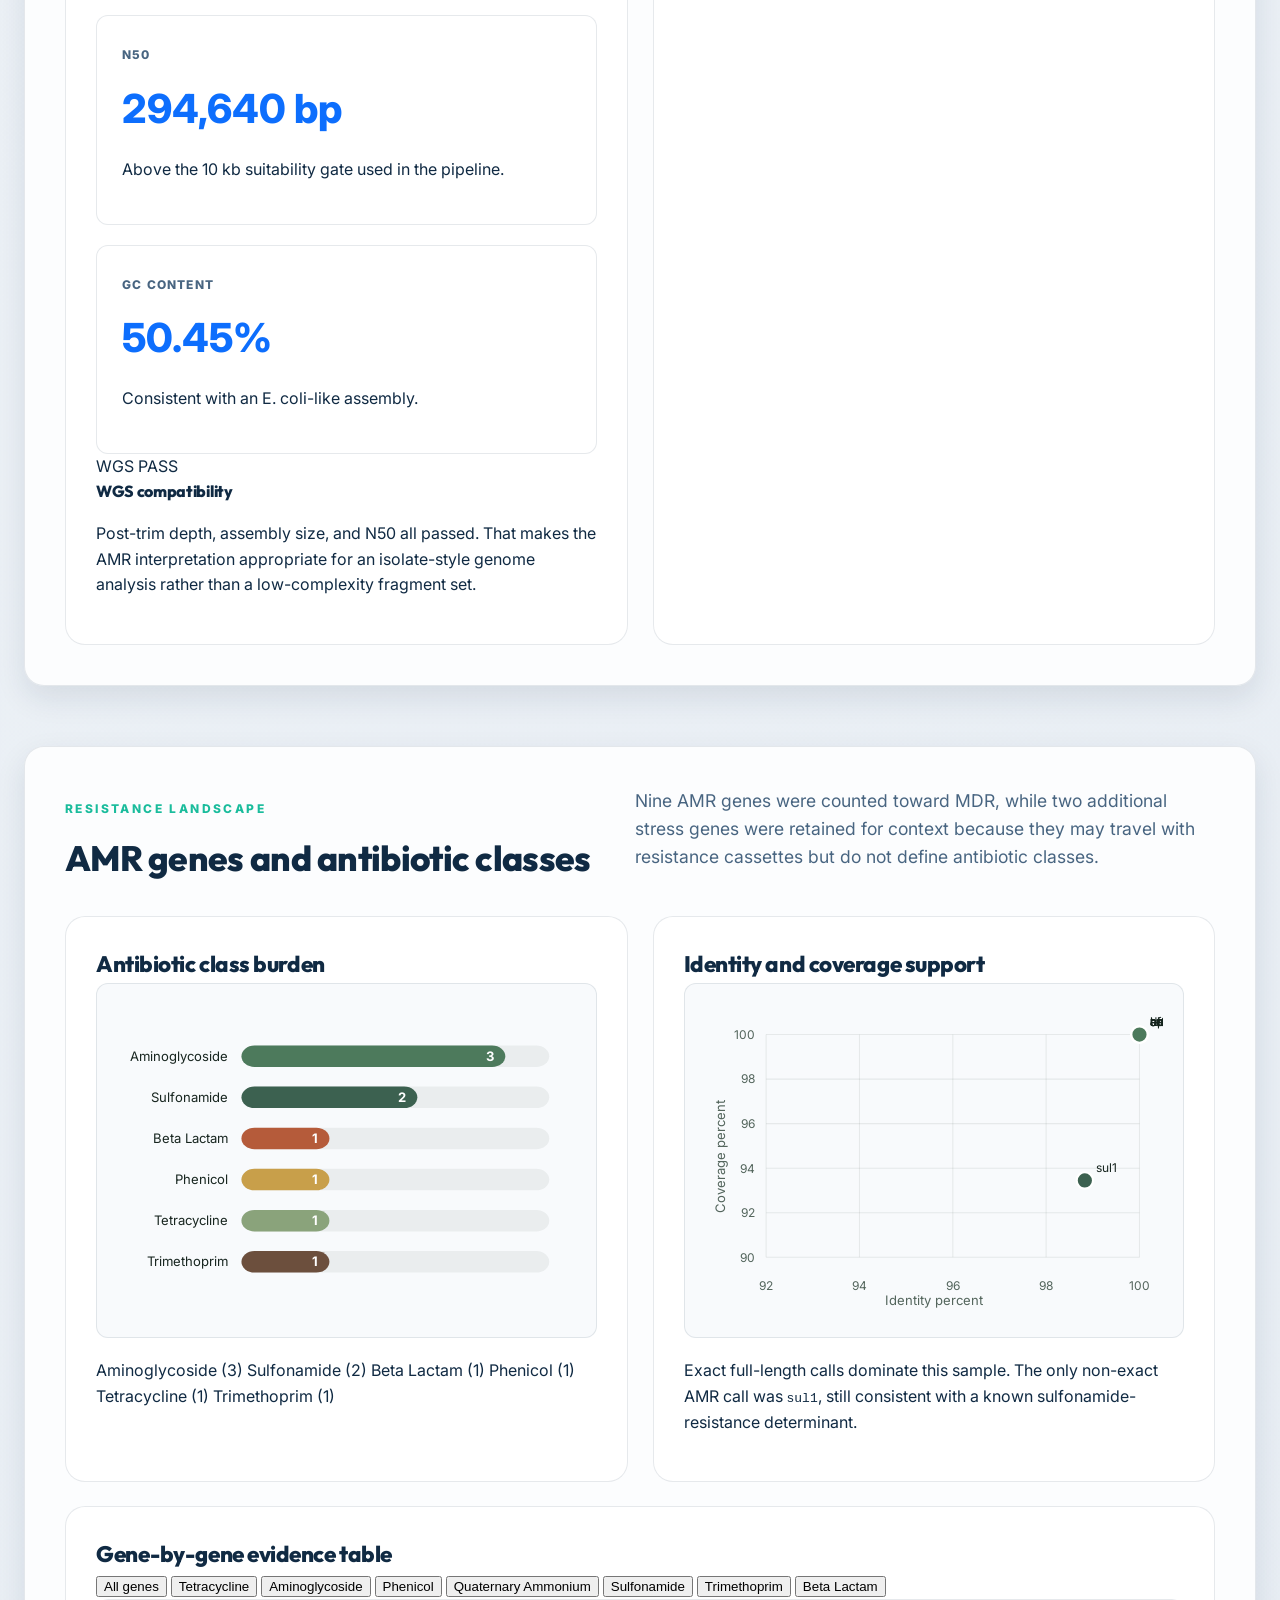
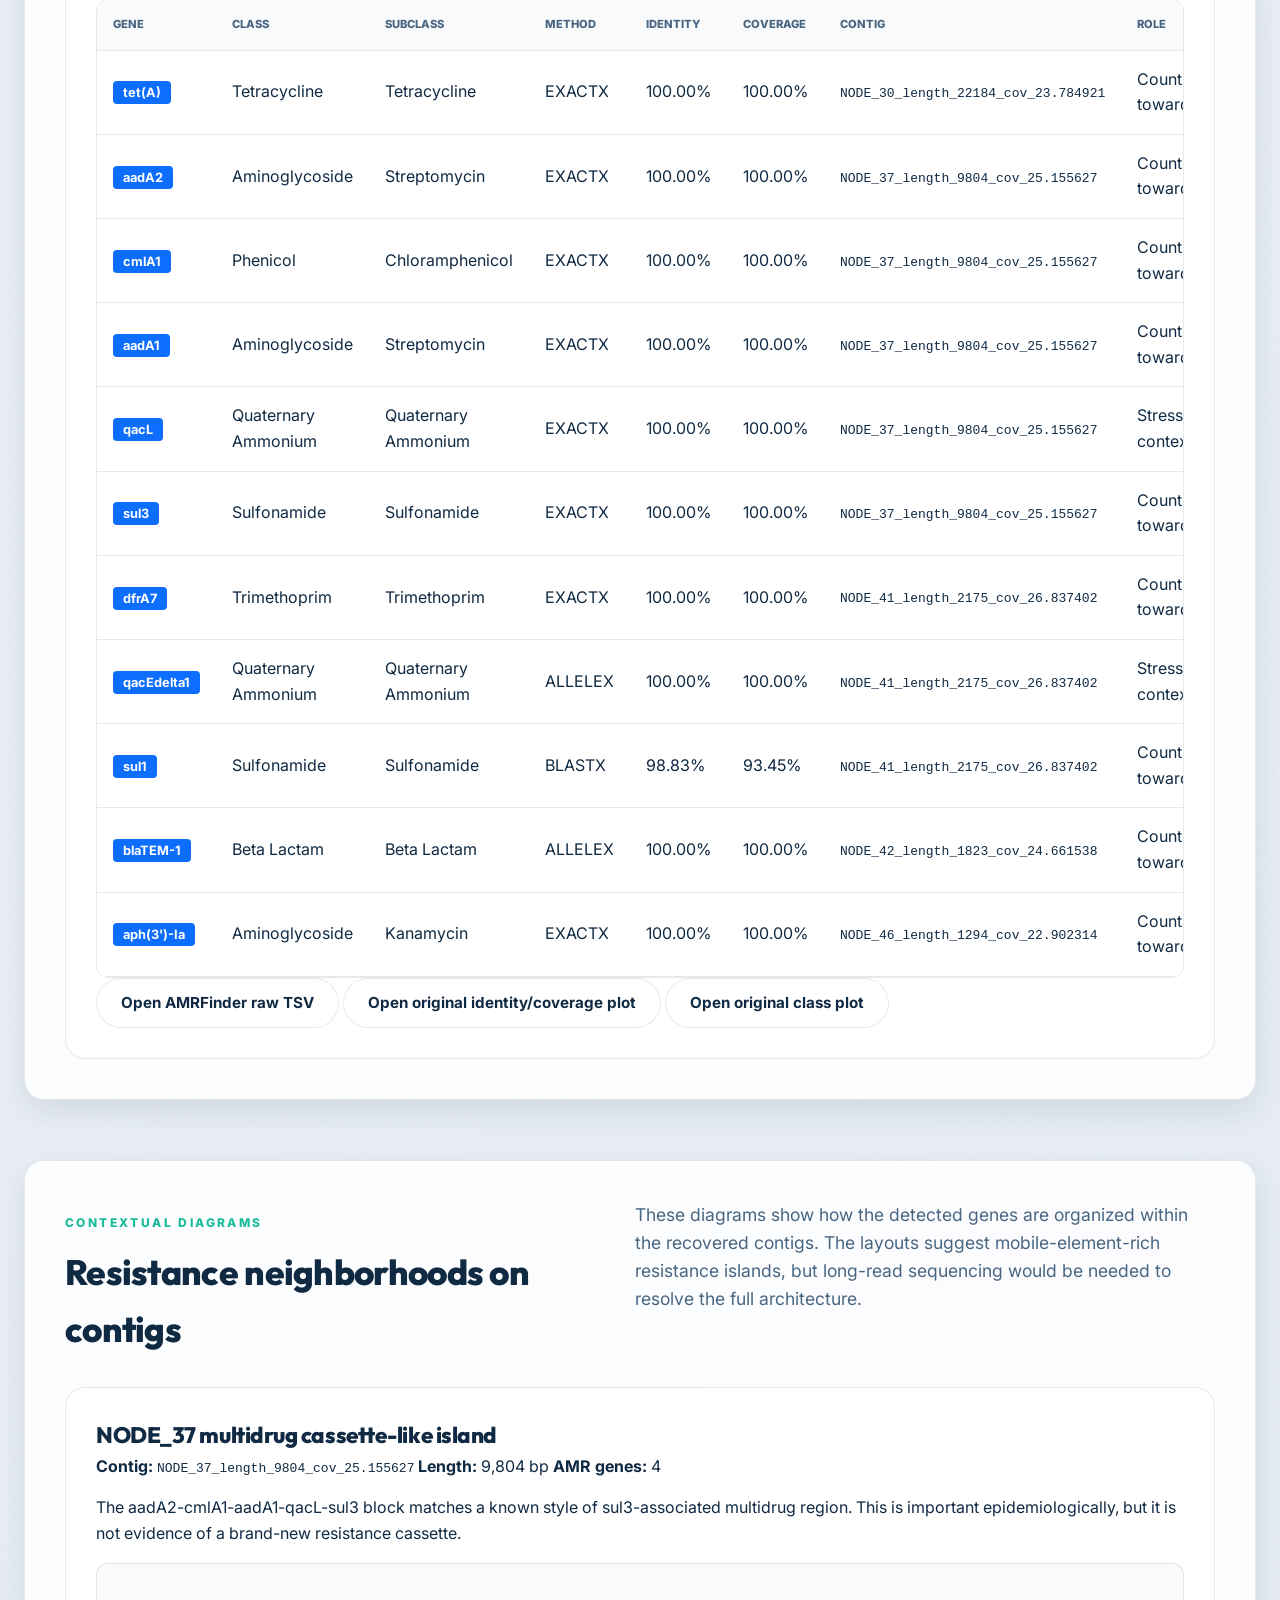
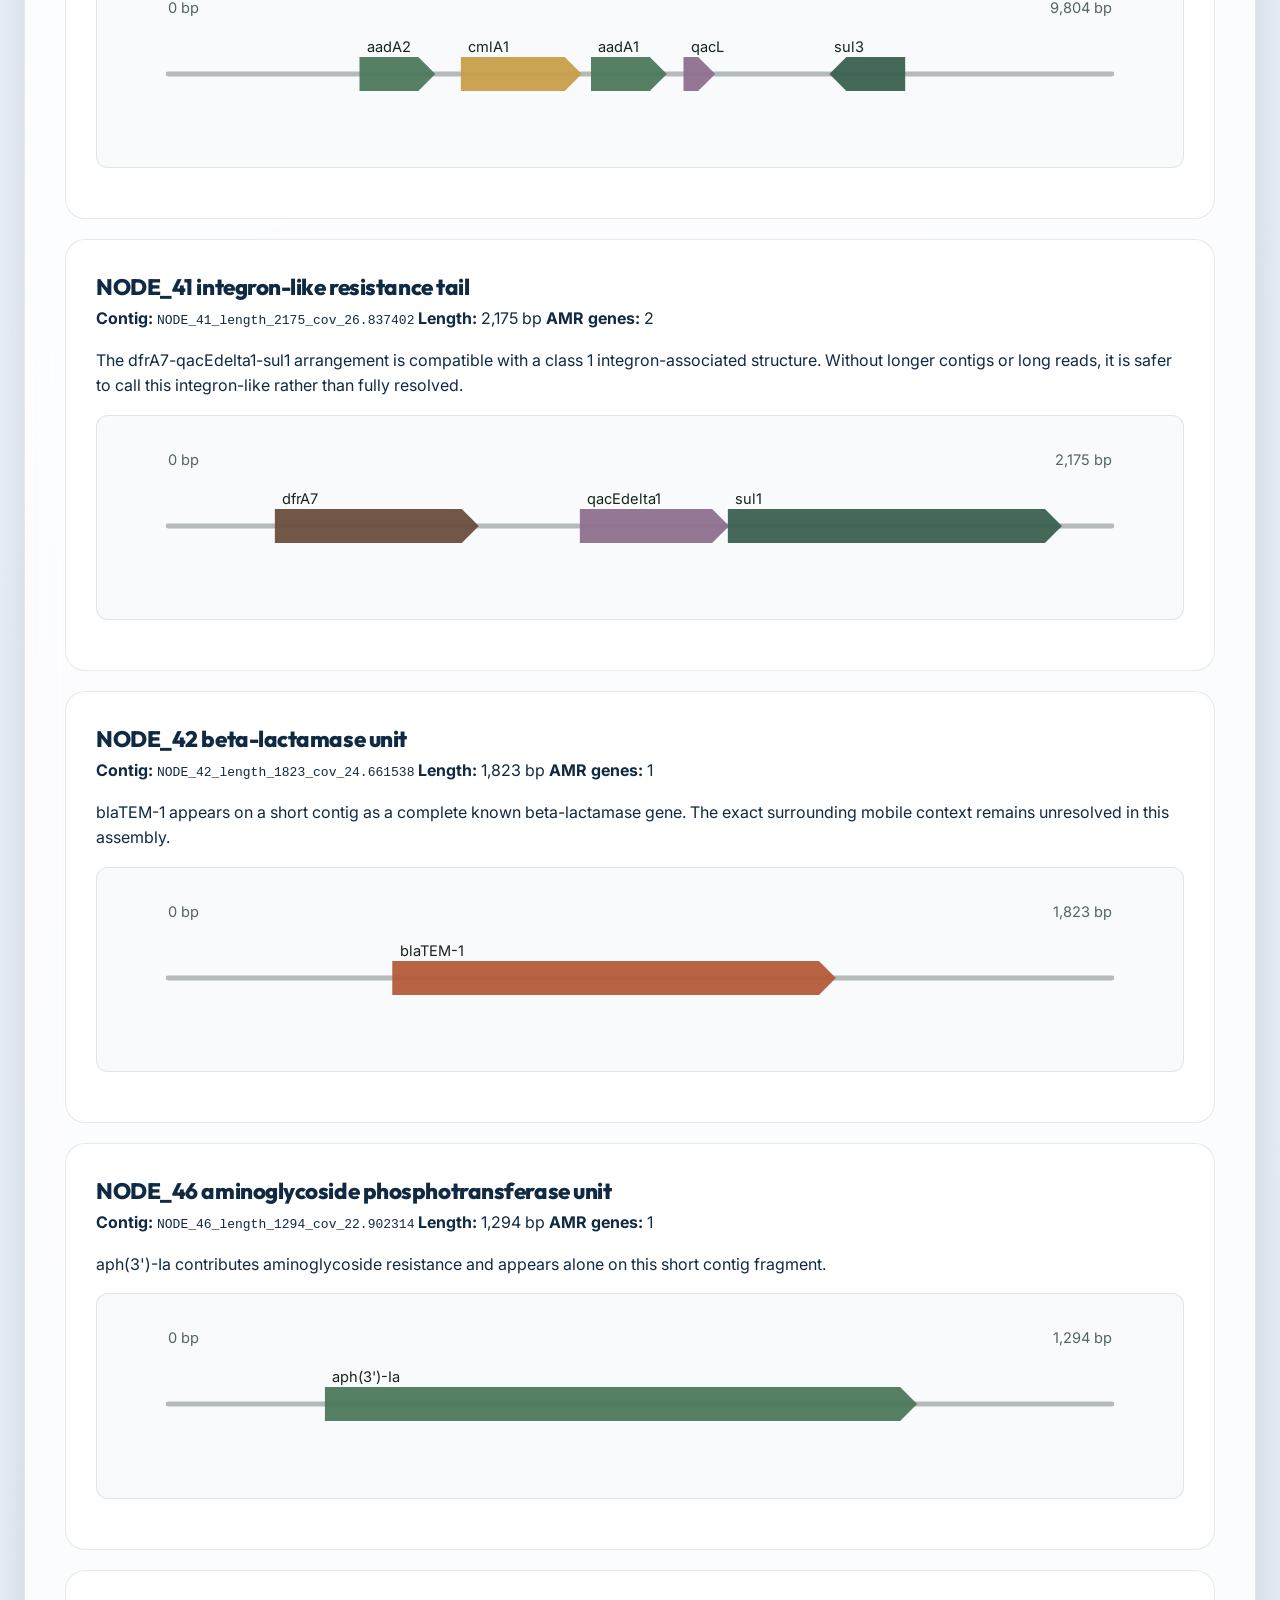
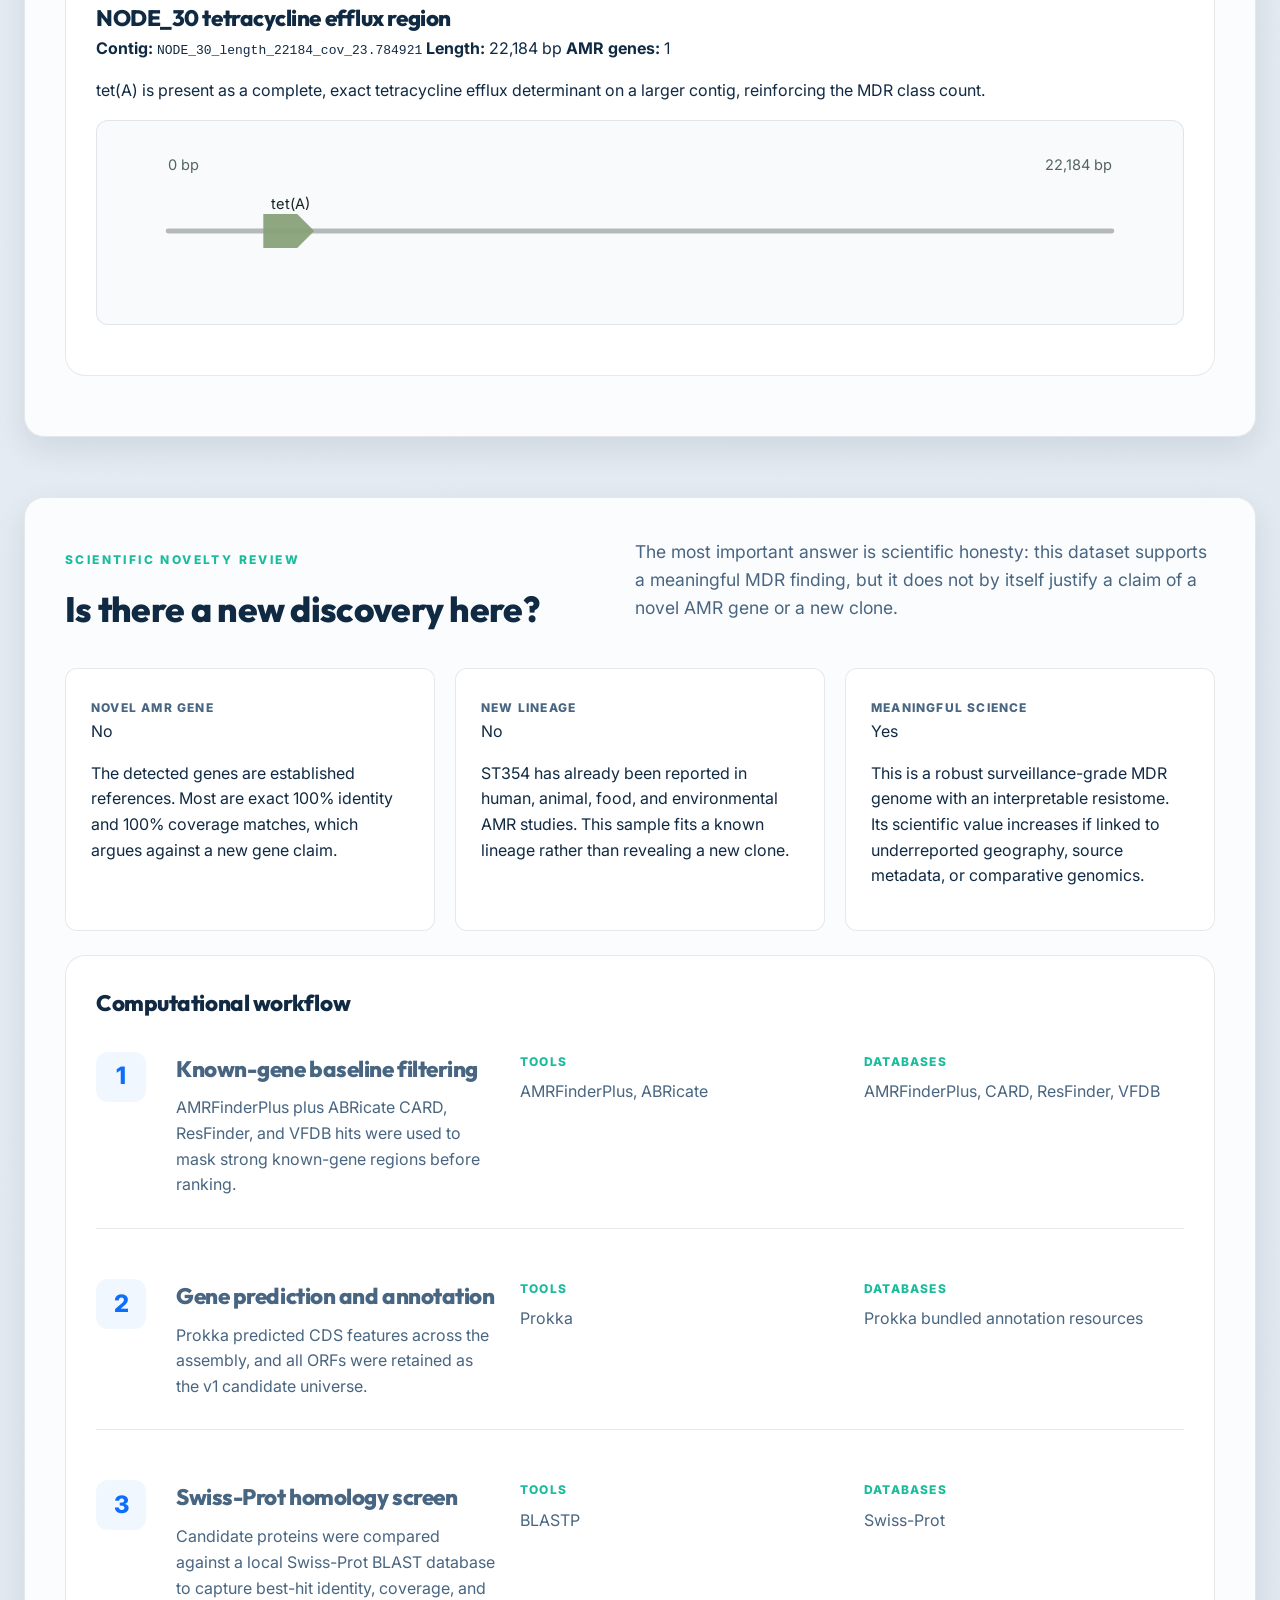
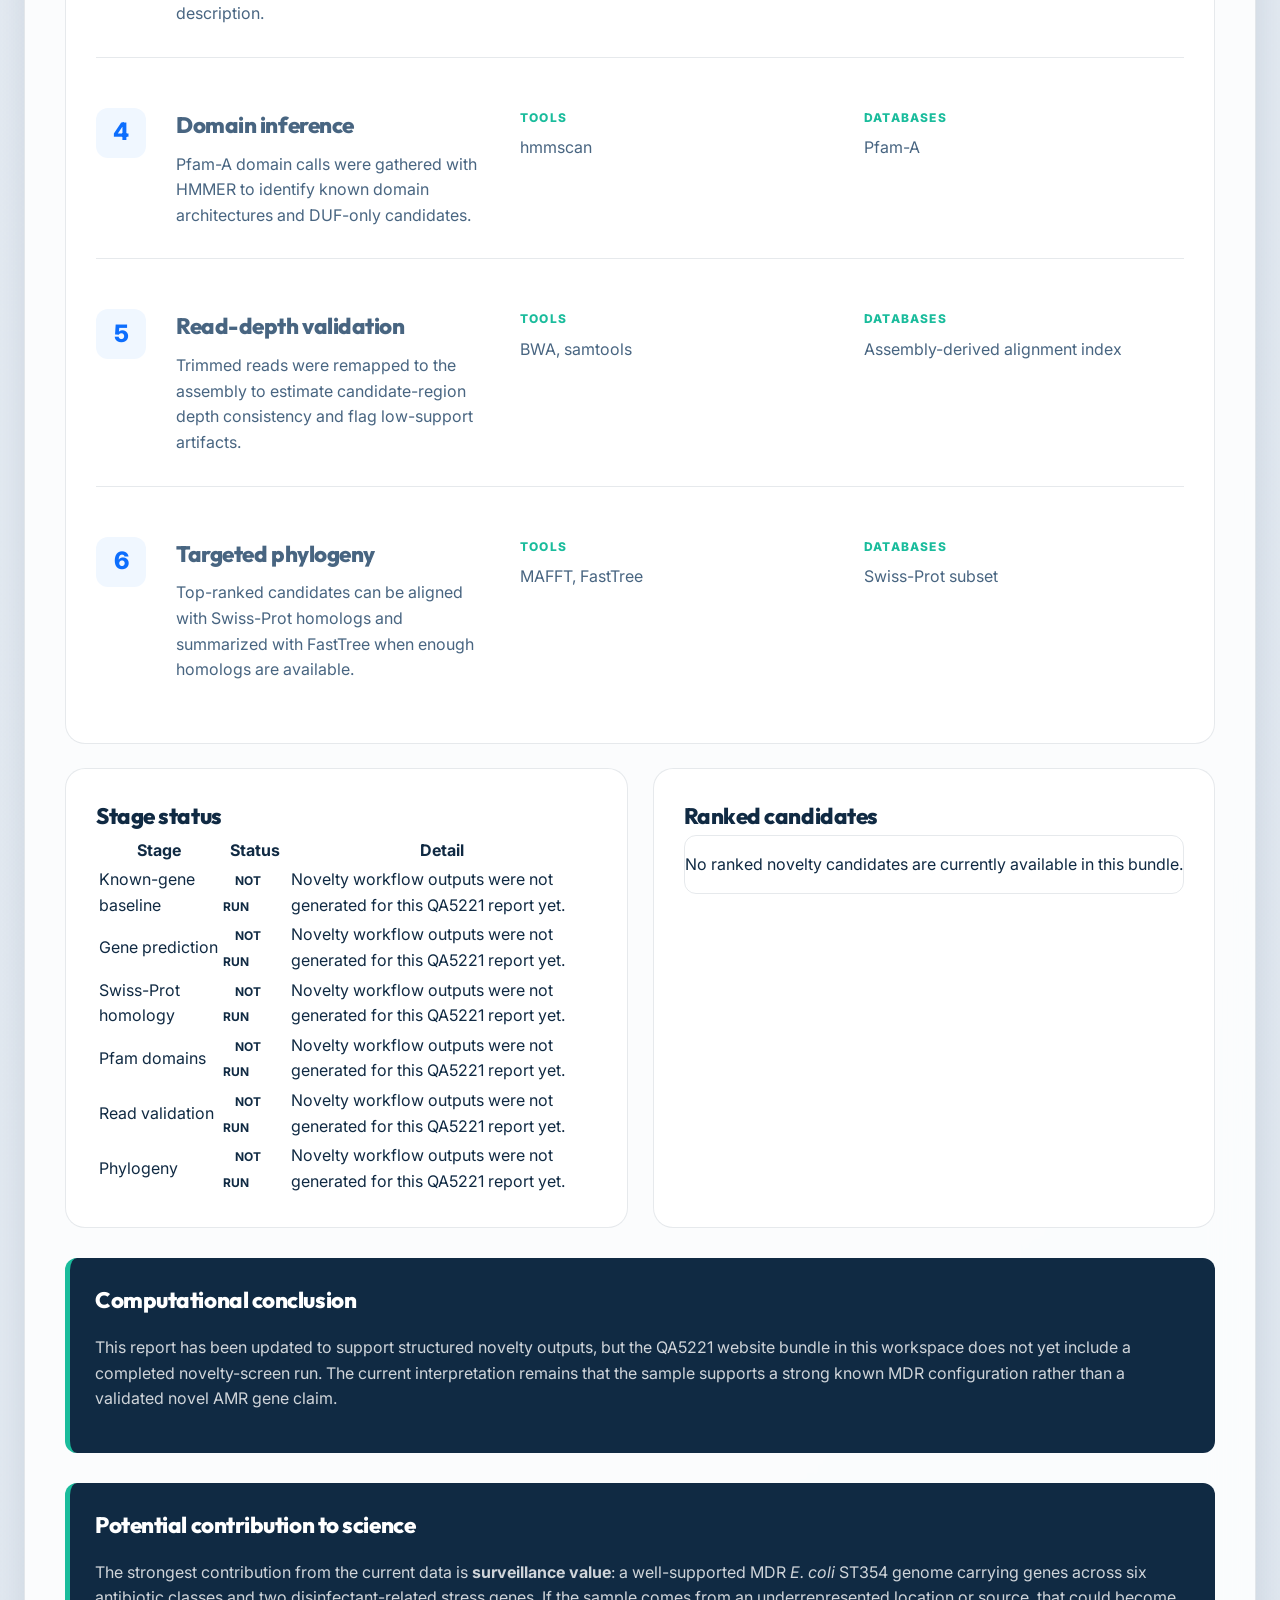
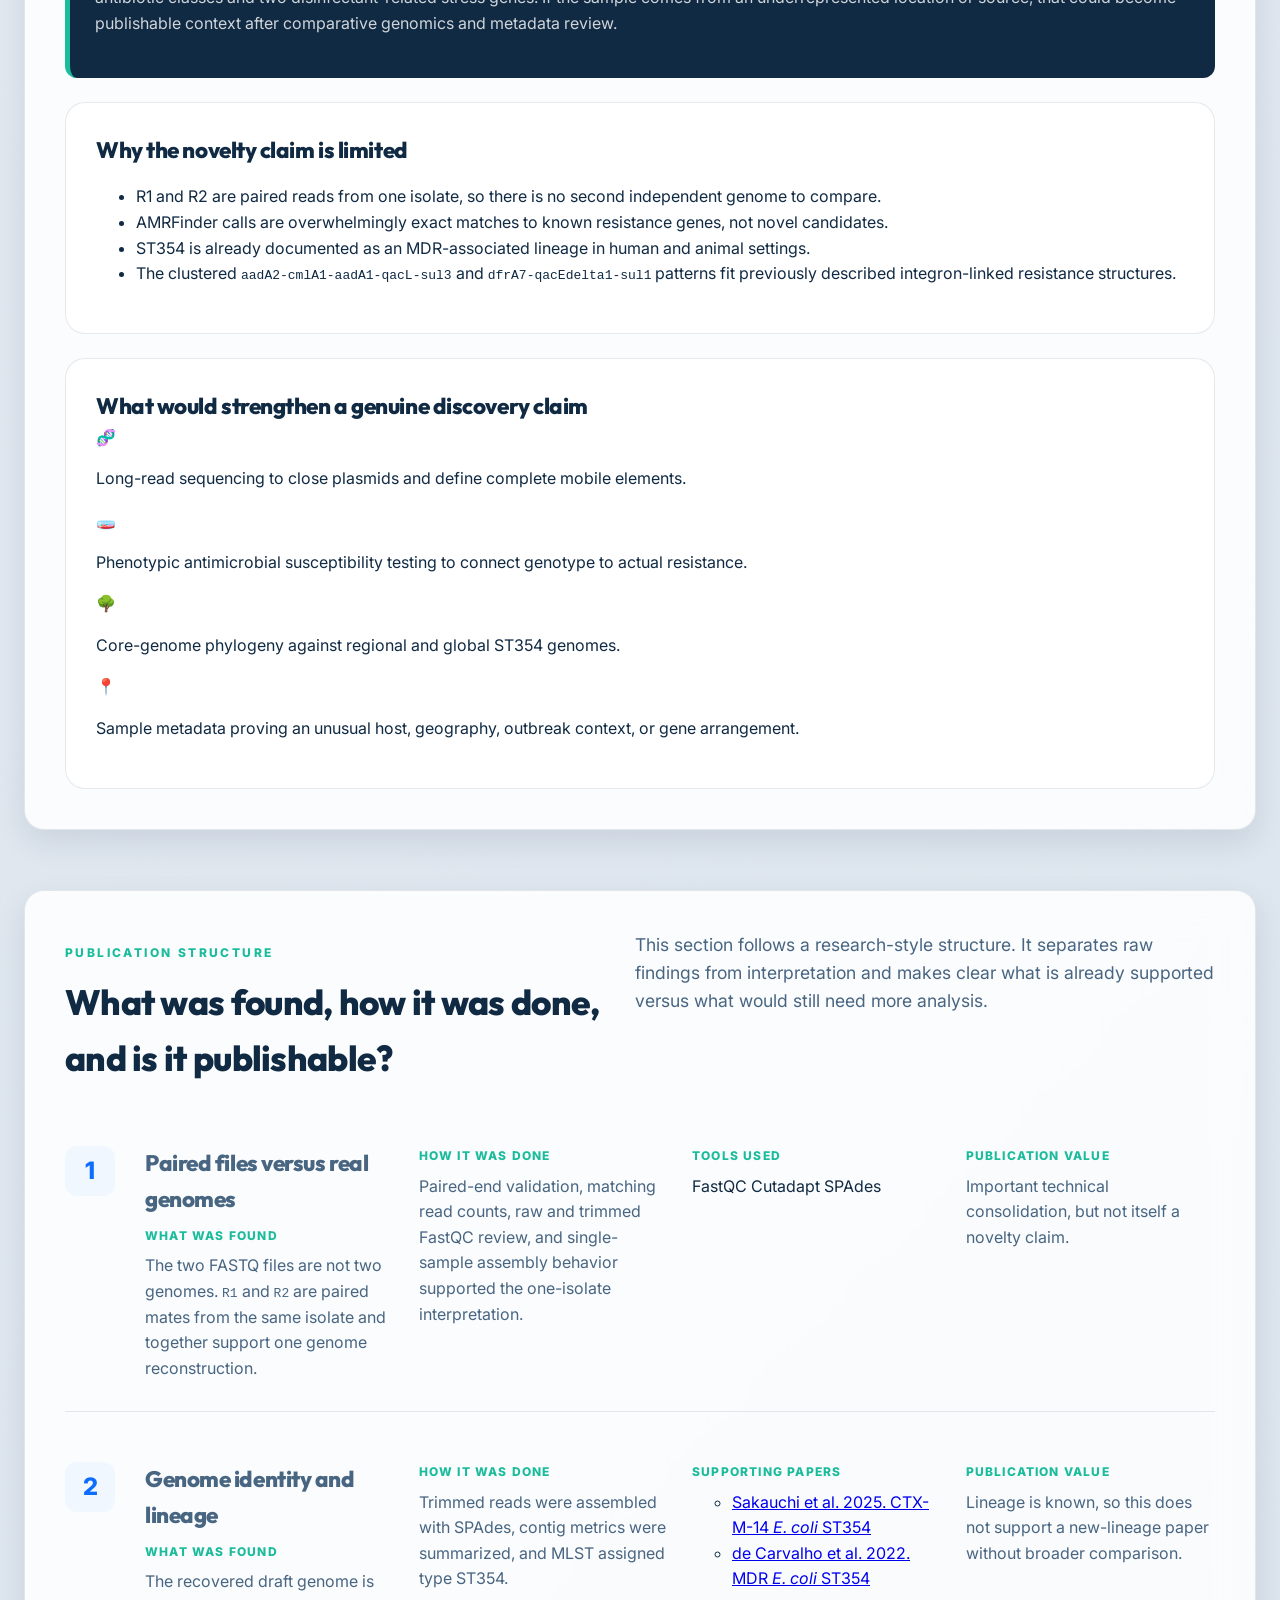
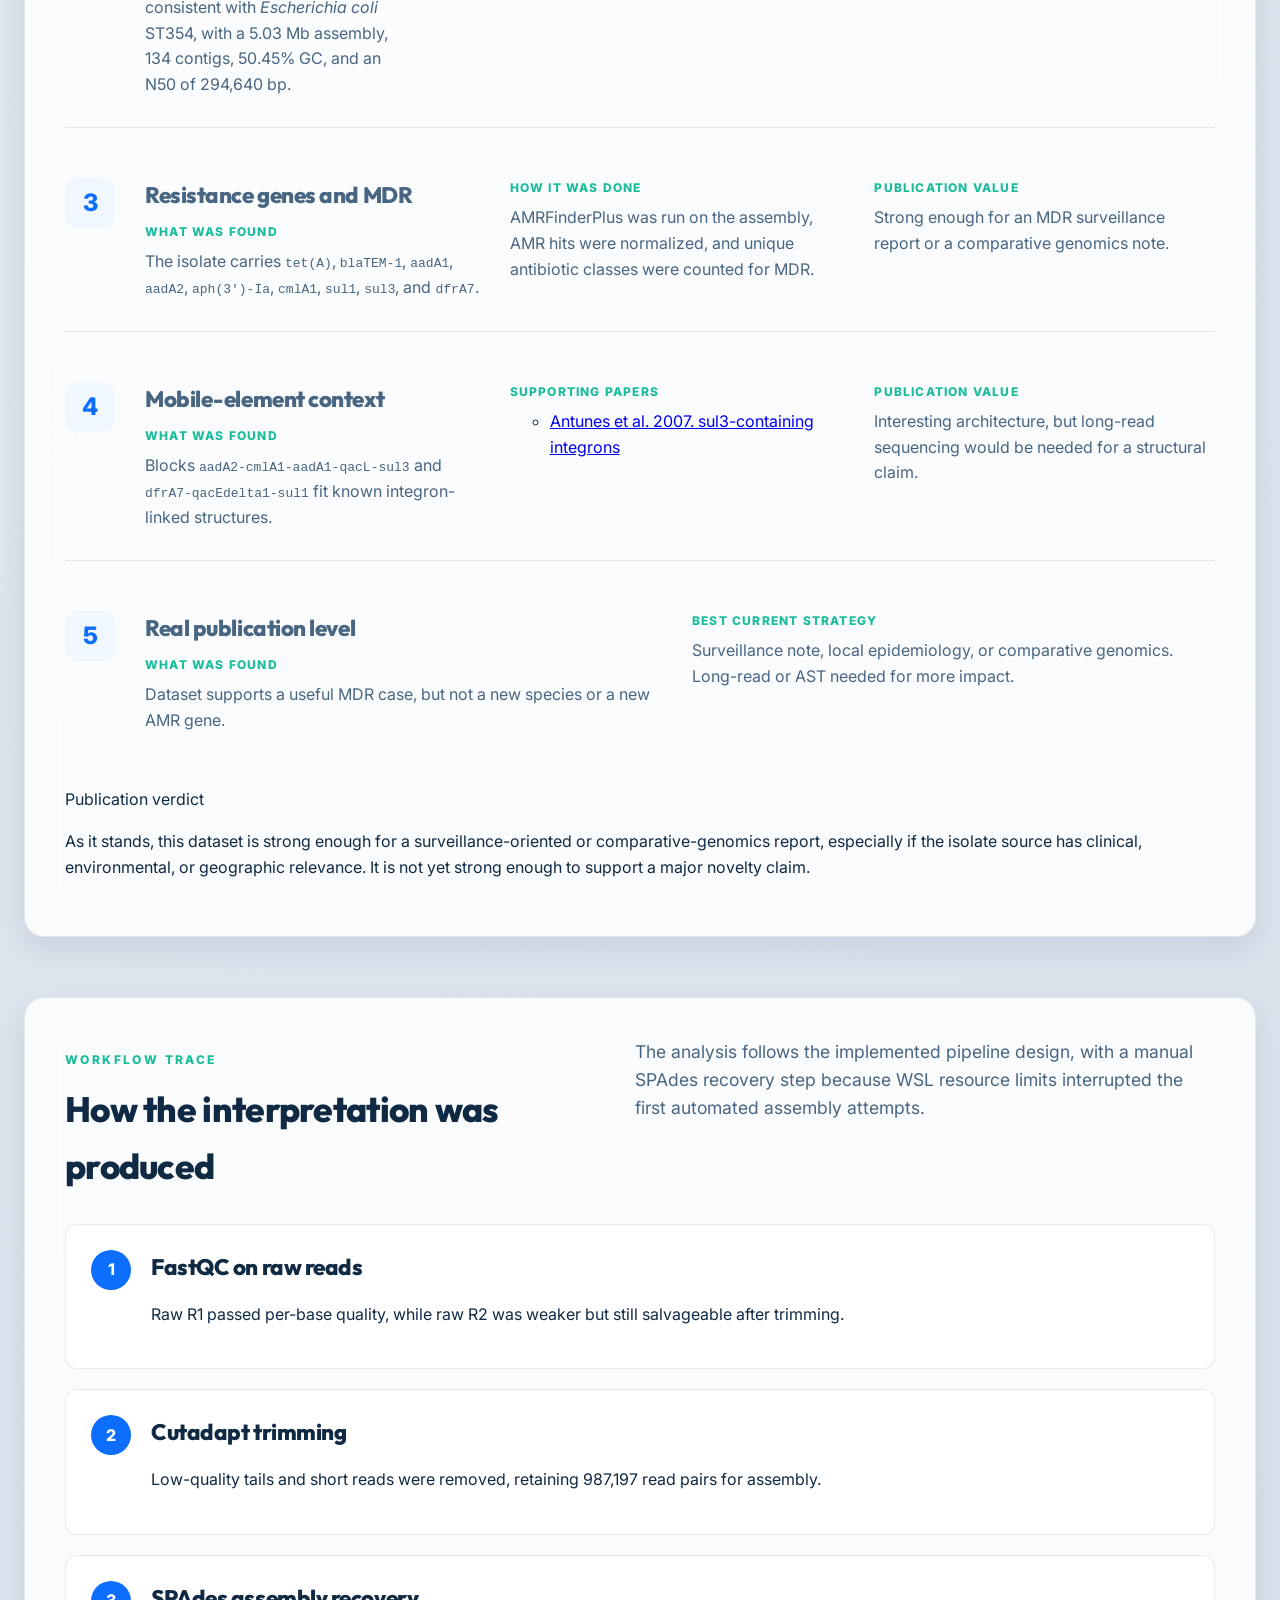
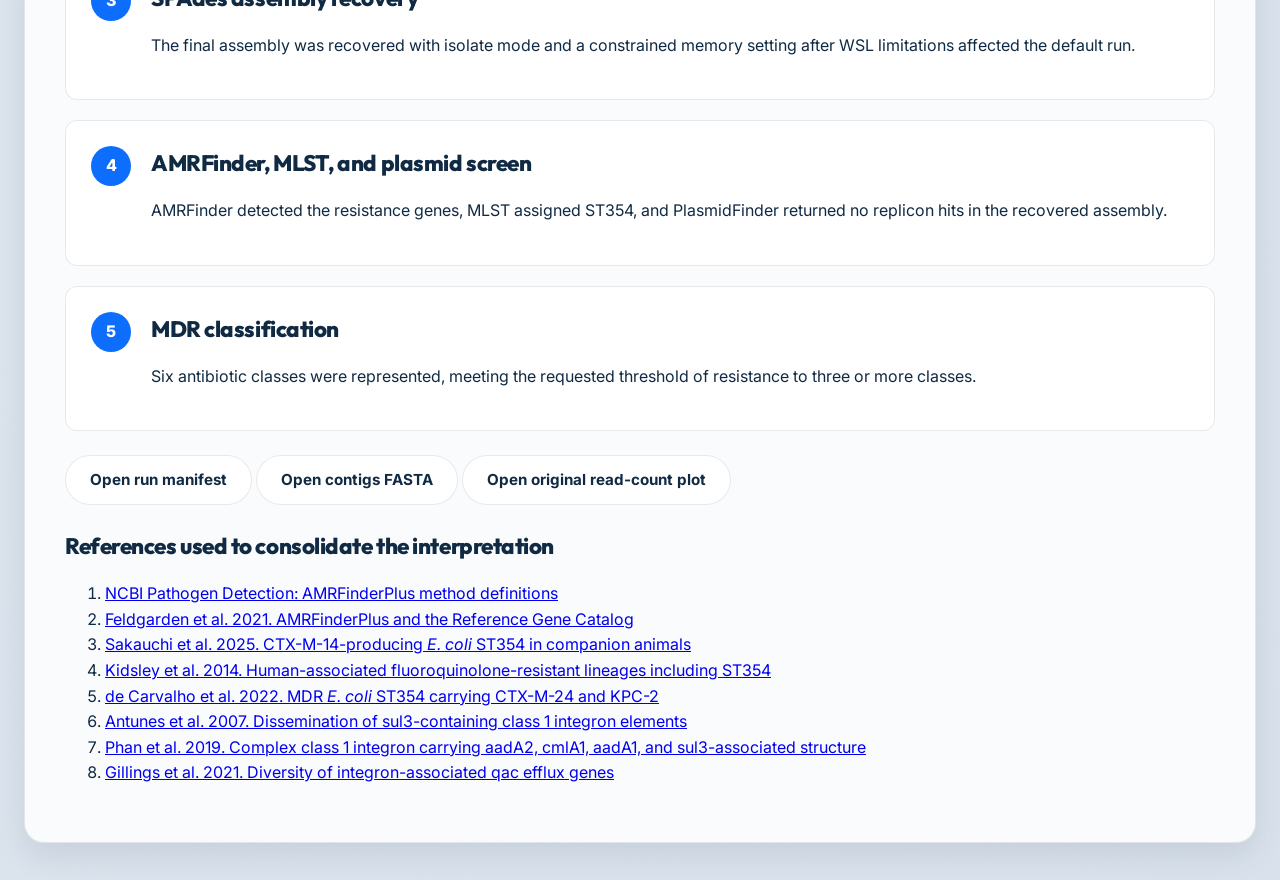
==== commit fbe12a60: "UI Modernization: Refactor Publication and Workflow to list-based layouts, refine CSS to remove boxy" ====
--- a/index.html
+++ b/index.html
@@ -4,6 +4,9 @@
   <meta charset="utf-8">
   <meta name="viewport" content="width=device-width, initial-scale=1">
   <title>QA5221 AMR Atlas</title>
+  <link rel="preconnect" href="https://fonts.googleapis.com">
+  <link rel="preconnect" href="https://fonts.gstatic.com" crossorigin>
+  <link href="https://fonts.googleapis.com/css2?family=Inter:wght@400;600;700;800&family=Outfit:wght@400;700;800&display=swap" rel="stylesheet">
   <link rel="stylesheet" href="styles.css">
 </head>
 <body>
@@ -325,143 +328,115 @@
             and makes clear what is already supported versus what would still need more analysis.
           </p>
         </div>
-        <div class="research-grid">
-          <article class="research-card">
-            <div class="research-card-head">
-              <span class="research-step">1</span>
-              <h3>Paired files versus real genomes</h3>
-            </div>
-            <div class="research-block">
-              <span class="research-label">What was found</span>
-              <p>
-                The two FASTQ files are not two genomes. <code>R1</code> and <code>R2</code> are paired mates from the same isolate
-                and together support one genome reconstruction.
-              </p>
-            </div>
-            <div class="research-block">
-              <span class="research-label">How it was done</span>
-              <p>
-                Paired-end validation, matching read counts, raw and trimmed FastQC review, and single-sample assembly behavior
-                all supported the one-isolate interpretation.
-              </p>
-            </div>
-            <div class="research-block">
-              <span class="research-label">Tools used</span>
-              <div class="tool-pill-row">
-                <span class="tool-pill">FastQC</span>
-                <span class="tool-pill">Cutadapt</span>
-                <span class="tool-pill">SPAdes</span>
-              </div>
-            </div>
-            <div class="research-note">
-              <span class="research-label">Publication value</span>
-              <p>This is an important technical consolidation, but not itself a novelty claim.</p>
-            </div>
-          </article>
-
-          <article class="research-card">
-            <div class="research-card-head">
-              <span class="research-step">2</span>
-              <h3>Genome identity and lineage</h3>
-            </div>
-            <div class="research-block">
-              <span class="research-label">What was found</span>
-              <p>
-                The recovered draft genome is consistent with <em>Escherichia coli</em> ST354, with a 5.03 Mb assembly,
-                134 contigs, 50.45% GC, and an N50 of 294,640 bp.
-              </p>
-            </div>
-            <div class="research-block">
-              <span class="research-label">How it was done</span>
-              <p>
-                Trimmed reads were assembled with SPAdes, contig metrics were summarized, and MLST assigned the Achtman
-                <em>E. coli</em> scheme type ST354.
-              </p>
-            </div>
-            <div class="research-block">
-              <span class="research-label">Supporting papers</span>
-              <ul class="paper-list">
-                <li><a href="https://pubmed.ncbi.nlm.nih.gov/40107766/">Sakauchi et al. 2025. CTX-M-14-producing <em>E. coli</em> ST354 in companion animals</a></li>
-                <li><a href="https://pmc.ncbi.nlm.nih.gov/articles/PMC9646818/">de Carvalho et al. 2022. MDR <em>E. coli</em> ST354 carrying CTX-M-24 and KPC-2</a></li>
-              </ul>
-            </div>
-            <div class="research-note">
-              <span class="research-label">Publication value</span>
-              <p>The lineage is known, so this does not support a new-lineage paper without broader comparison.</p>
-            </div>
-          </article>
-
-          <article class="research-card">
-            <div class="research-card-head">
-              <span class="research-step">3</span>
-              <h3>Resistance genes and MDR</h3>
-            </div>
-            <div class="research-block">
-              <span class="research-label">What was found</span>
-              <p>
-                The isolate carries <code>tet(A)</code>, <code>blaTEM-1</code>, <code>aadA1</code>, <code>aadA2</code>,
-                <code>aph(3')-Ia</code>, <code>cmlA1</code>, <code>sul1</code>, <code>sul3</code>, and <code>dfrA7</code>,
-                spanning six antibiotic classes.
-              </p>
-            </div>
-            <div class="research-block">
-              <span class="research-label">How it was done</span>
-              <p>
-                AMRFinderPlus was run on the recovered assembly, AMR hits were normalized, stress genes were separated from
-                antibiotic-resistance genes, and unique antibiotic classes were counted for MDR.
-              </p>
-            </div>
-            <div class="research-note">
-              <span class="research-label">Publication value</span>
-              <p>This is strong enough for an MDR surveillance report or a comparative genomics note with contextual metadata.</p>
-            </div>
-          </article>
-
-          <article class="research-card">
-            <div class="research-card-head">
-              <span class="research-step">4</span>
-              <h3>Mobile-element context</h3>
-            </div>
-            <div class="research-block">
-              <span class="research-label">What was found</span>
-              <p>
-                The <code>aadA2-cmlA1-aadA1-qacL-sul3</code> and <code>dfrA7-qacEdelta1-sul1</code> blocks are compatible
-                with known integron-linked or cassette-like structures rather than new mobile elements.
-              </p>
-            </div>
-            <div class="research-block">
-              <span class="research-label">Supporting papers</span>
-              <ul class="paper-list">
-                <li><a href="https://pmc.ncbi.nlm.nih.gov/articles/PMC1855504/">Antunes et al. 2007. Dissemination of sul3-containing class 1 integron elements</a></li>
-                <li><a href="https://pmc.ncbi.nlm.nih.gov/articles/PMC8448097/">Gillings et al. 2021. Diversity of integron-associated qac efflux genes</a></li>
-              </ul>
-            </div>
-            <div class="research-note">
-              <span class="research-label">Publication value</span>
-              <p>Interesting architecture, but long-read sequencing would be needed before claiming structural novelty.</p>
-            </div>
-          </article>
-
-          <article class="research-card">
-            <div class="research-card-head">
-              <span class="research-step">5</span>
-              <h3>Real publication level</h3>
-            </div>
-            <div class="research-block">
-              <span class="research-label">What was found</span>
-              <p>
-                The dataset supports a useful MDR case, but not a new species, a new AMR gene, or a new resistance mechanism.
-              </p>
-            </div>
-            <div class="research-note">
-              <span class="research-label">Best current strategy</span>
-              <p>
-                Best fit today: surveillance note, local epidemiology, or comparative genomics. Needed next for a stronger
-                paper: ANI or phylogeny, pangenome comparison, phenotypic AST, and ideally long-read sequencing.
-              </p>
-            </div>
-          </article>
-        </div>
+        <ul class="modern-list">
+          <li class="modern-list-item">
+            <div class="modern-list-icon">1</div>
+            <div class="modern-list-content">
+              <div class="modern-list-block">
+                <h3 class="modern-list-text">Paired files versus real genomes</h3>
+                <span class="modern-list-label">What was found</span>
+                <p class="modern-list-text">The two FASTQ files are not two genomes. <code>R1</code> and <code>R2</code> are paired mates from the same isolate and together support one genome reconstruction.</p>
+              </div>
+              <div class="modern-list-block">
+                <span class="modern-list-label">How it was done</span>
+                <p class="modern-list-text">Paired-end validation, matching read counts, raw and trimmed FastQC review, and single-sample assembly behavior supported the one-isolate interpretation.</p>
+              </div>
+              <div class="modern-list-block">
+                <span class="modern-list-label">Tools used</span>
+                <div class="tool-pill-row">
+                  <span class="tool-pill">FastQC</span>
+                  <span class="tool-pill">Cutadapt</span>
+                  <span class="tool-pill">SPAdes</span>
+                </div>
+              </div>
+              <div class="modern-list-block">
+                <span class="modern-list-label">Publication value</span>
+                <p class="modern-list-text">Important technical consolidation, but not itself a novelty claim.</p>
+              </div>
+            </div>
+          </li>
+
+          <li class="modern-list-item">
+            <div class="modern-list-icon">2</div>
+            <div class="modern-list-content">
+              <div class="modern-list-block">
+                <h3 class="modern-list-text">Genome identity and lineage</h3>
+                <span class="modern-list-label">What was found</span>
+                <p class="modern-list-text">The recovered draft genome is consistent with <em>Escherichia coli</em> ST354, with a 5.03 Mb assembly, 134 contigs, 50.45% GC, and an N50 of 294,640 bp.</p>
+              </div>
+              <div class="modern-list-block">
+                <span class="modern-list-label">How it was done</span>
+                <p class="modern-list-text">Trimmed reads were assembled with SPAdes, contig metrics were summarized, and MLST assigned type ST354.</p>
+              </div>
+              <div class="modern-list-block">
+                <span class="modern-list-label">Supporting papers</span>
+                <ul class="paper-list">
+                  <li><a href="https://pubmed.ncbi.nlm.nih.gov/40107766/">Sakauchi et al. 2025. CTX-M-14 <em>E. coli</em> ST354</a></li>
+                  <li><a href="https://pmc.ncbi.nlm.nih.gov/articles/PMC9646818/">de Carvalho et al. 2022. MDR <em>E. coli</em> ST354</a></li>
+                </ul>
+              </div>
+              <div class="modern-list-block">
+                <span class="modern-list-label">Publication value</span>
+                <p class="modern-list-text">Lineage is known, so this does not support a new-lineage paper without broader comparison.</p>
+              </div>
+            </div>
+          </li>
+
+          <li class="modern-list-item">
+            <div class="modern-list-icon">3</div>
+            <div class="modern-list-content">
+              <div class="modern-list-block">
+                <h3 class="modern-list-text">Resistance genes and MDR</h3>
+                <span class="modern-list-label">What was found</span>
+                <p class="modern-list-text">The isolate carries <code>tet(A)</code>, <code>blaTEM-1</code>, <code>aadA1</code>, <code>aadA2</code>, <code>aph(3')-Ia</code>, <code>cmlA1</code>, <code>sul1</code>, <code>sul3</code>, and <code>dfrA7</code>.</p>
+              </div>
+              <div class="modern-list-block">
+                <span class="modern-list-label">How it was done</span>
+                <p class="modern-list-text">AMRFinderPlus was run on the assembly, AMR hits were normalized, and unique antibiotic classes were counted for MDR.</p>
+              </div>
+              <div class="modern-list-block">
+                <span class="modern-list-label">Publication value</span>
+                <p class="modern-list-text">Strong enough for an MDR surveillance report or a comparative genomics note.</p>
+              </div>
+            </div>
+          </li>
+
+          <li class="modern-list-item">
+            <div class="modern-list-icon">4</div>
+            <div class="modern-list-content">
+              <div class="modern-list-block">
+                <h3 class="modern-list-text">Mobile-element context</h3>
+                <span class="modern-list-label">What was found</span>
+                <p class="modern-list-text">Blocks <code>aadA2-cmlA1-aadA1-qacL-sul3</code> and <code>dfrA7-qacEdelta1-sul1</code> fit known integron-linked structures.</p>
+              </div>
+              <div class="modern-list-block">
+                <span class="modern-list-label">Supporting papers</span>
+                <ul class="paper-list">
+                  <li><a href="https://pmc.ncbi.nlm.nih.gov/articles/PMC1855504/">Antunes et al. 2007. sul3-containing integrons</a></li>
+                </ul>
+              </div>
+              <div class="modern-list-block">
+                <span class="modern-list-label">Publication value</span>
+                <p class="modern-list-text">Interesting architecture, but long-read sequencing would be needed for a structural claim.</p>
+              </div>
+            </div>
+          </li>
+
+          <li class="modern-list-item">
+            <div class="modern-list-icon">5</div>
+            <div class="modern-list-content">
+              <div class="modern-list-block">
+                <h3 class="modern-list-text">Real publication level</h3>
+                <span class="modern-list-label">What was found</span>
+                <p class="modern-list-text">Dataset supports a useful MDR case, but not a new species or a new AMR gene.</p>
+              </div>
+              <div class="modern-list-block">
+                <span class="modern-list-label">Best current strategy</span>
+                <p class="modern-list-text">Surveillance note, local epidemiology, or comparative genomics. Long-read or AST needed for more impact.</p>
+              </div>
+            </div>
+          </li>
+        </ul>
         <div class="verdict-band">
           <span class="verdict-kicker">Publication verdict</span>
           <p>
--- a/styles.css
+++ b/styles.css
@@ -1,24 +1,23 @@
 :root {
-  --bg: #f4efe5;
-  --bg-deep: #0f241d;
-  --ink: #17251f;
-  --muted: #53655c;
-  --moss: #234535;
-  --fern: #4d7a5c;
-  --sage: #92b39b;
-  --clay: #b55b3a;
-  --gold: #c89f4a;
-  --cream: #fbf7f0;
-  --panel: rgba(251, 247, 240, 0.9);
-  --panel-strong: rgba(255, 252, 248, 0.96);
-  --line: rgba(25, 48, 38, 0.12);
-  --shadow: 0 20px 60px rgba(15, 36, 29, 0.14);
-  --radius: 24px;
-  --radius-soft: 18px;
-  --status-pass: #2f7d4b;
-  --status-warn: #c9892a;
-  --status-fail: #c84d44;
-  --status-na: #7a8b83;
+  --bg: #f0f4f8;
+  --bg-gradient: linear-gradient(135deg, #f0f4f8 0%, #d9e2ec 100%);
+  --primary: #0d6efd; /* Lab Blue */
+  --primary-deep: #003e9a;
+  --bio-green: #2ecc71; /* Cell Green */
+  --bio-teal: #1abc9c;
+  --dna-orange: #e67e22; /* Helix Orange */
+  --text-dark: #102a43;
+  --text-soft: #486581;
+  --panel-bg: rgba(255, 255, 255, 0.85);
+  --panel-border: rgba(16, 42, 67, 0.1);
+  --shadow: 0 12px 30px rgba(16, 42, 67, 0.1);
+  --radius: 20px;
+  --radius-sm: 12px;
+  
+  /* Status Colors */
+  --pass: #27ae60;
+  --warn: #f1c40f;
+  --fail: #e74c3c;
 }
 
 * {
@@ -31,12 +30,11 @@
 
 body {
   margin: 0;
-  color: var(--ink);
-  font-family: "Trebuchet MS", "Lucida Sans Unicode", "Lucida Grande", sans-serif;
-  background:
-    radial-gradient(circle at top left, rgba(200, 159, 74, 0.18), transparent 30%),
-    radial-gradient(circle at right 20%, rgba(77, 122, 92, 0.16), transparent 28%),
-    linear-gradient(180deg, #f7f2e8 0%, #efe7d8 100%);
+  color: var(--text-dark);
+  font-family: 'Inter', -apple-system, BlinkMacSystemFont, "Segoe UI", Roboto, sans-serif;
+  background: var(--bg-gradient);
+  min-height: 100vh;
+  line-height: 1.6;
 }
 
 body::before {
@@ -44,18 +42,16 @@
   position: fixed;
   inset: 0;
   pointer-events: none;
-  background-image:
-    linear-gradient(rgba(255, 255, 255, 0.14) 1px, transparent 1px),
-    linear-gradient(90deg, rgba(255, 255, 255, 0.12) 1px, transparent 1px);
-  background-size: 48px 48px;
-  mask-image: radial-gradient(circle at center, black 45%, transparent 88%);
-  opacity: 0.45;
+  background-image: 
+    radial-gradient(circle at 20% 20%, rgba(26, 188, 156, 0.05) 0%, transparent 40%),
+    radial-gradient(circle at 80% 80%, rgba(230, 126, 34, 0.05) 0%, transparent 40%);
+  z-index: -2;
 }
 
 .page-shell {
-  max-width: 1280px;
+  max-width: 1300px;
   margin: 0 auto;
-  padding: 28px 20px 64px;
+  padding: 40px 24px;
   position: relative;
 }
 
@@ -63,285 +59,253 @@
   display: flex;
   justify-content: space-between;
   align-items: center;
-  gap: 16px;
-  margin-bottom: 16px;
-}
-
-.topbar-group {
-  display: flex;
-  flex-wrap: wrap;
-  gap: 10px;
+  margin-bottom: 30px;
+  padding: 12px 20px;
+  background: var(--panel-bg);
+  backdrop-filter: blur(10px);
+  border-radius: 100px;
+  border: 1px solid var(--panel-border);
+  box-shadow: var(--shadow);
 }
 
 .topbar-chip {
-  display: inline-flex;
-  align-items: center;
-  padding: 8px 12px;
-  border-radius: 999px;
-  background: rgba(255, 255, 255, 0.62);
-  border: 1px solid rgba(15, 36, 29, 0.1);
-  color: var(--moss);
-  font-size: 0.84rem;
-  font-weight: 700;
+  padding: 6px 14px;
+  background: rgba(13, 110, 253, 0.1);
+  color: var(--primary);
+  border-radius: 50px;
+  font-weight: 600;
+  font-size: 0.85rem;
 }
 
 .language-switch {
-  display: inline-flex;
-  padding: 4px;
-  border-radius: 999px;
-  background: rgba(255, 255, 255, 0.64);
-  border: 1px solid rgba(15, 36, 29, 0.1);
+  display: flex;
+  gap: 8px;
 }
 
 .language-link {
-  padding: 8px 12px;
-  border-radius: 999px;
-  color: var(--moss);
+  padding: 6px 12px;
+  border-radius: 50px;
   text-decoration: none;
-  font-weight: 800;
+  color: var(--text-soft);
+  font-weight: 600;
   font-size: 0.85rem;
+  transition: all 0.2s ease;
 }
 
 .language-link.active {
-  background: linear-gradient(135deg, var(--moss), #305744);
+  background: var(--primary);
   color: white;
 }
 
 .hero {
   display: grid;
-  grid-template-columns: 1.35fr 0.95fr;
-  gap: 28px;
-  padding: 42px;
-  background:
-    linear-gradient(135deg, rgba(255, 250, 242, 0.92), rgba(241, 232, 214, 0.9)),
-    radial-gradient(circle at right bottom, rgba(181, 91, 58, 0.12), transparent 35%);
-  border: 1px solid rgba(15, 36, 29, 0.08);
-  border-radius: 32px;
+  grid-template-columns: 1.2fr 1fr;
+  gap: 50px;
+  padding: 60px;
+  background: var(--panel-bg);
+  backdrop-filter: blur(20px);
+  border-radius: var(--radius);
+  border: 1px solid var(--panel-border);
   box-shadow: var(--shadow);
-  overflow: hidden;
+  margin-bottom: 40px;
   position: relative;
-}
-
+  overflow: visible; /* Changed from hidden to prevent cut-offs */
+}
+
+/* Fix Hero Overlap */
 .hero::after {
   content: "";
   position: absolute;
-  right: -80px;
-  top: -60px;
-  width: 260px;
-  height: 260px;
-  border-radius: 50%;
-  background:
-    radial-gradient(circle at 35% 35%, rgba(255, 255, 255, 0.84), rgba(146, 179, 155, 0.36) 55%, rgba(35, 69, 53, 0.08) 75%, transparent 76%);
+  top: -40px;
+  right: -40px;
+  width: 200px;
+  height: 200px;
+  background: radial-gradient(circle, rgba(26, 188, 156, 0.2) 0%, transparent 70%);
+  z-index: -1; /* Move to back */
+  filter: blur(30px);
 }
 
 .eyebrow {
-  margin: 0 0 8px;
+  display: inline-block;
+  margin-bottom: 12px;
   text-transform: uppercase;
-  letter-spacing: 0.16em;
-  color: var(--fern);
-  font-size: 0.72rem;
+  letter-spacing: 0.2em;
+  color: var(--bio-teal);
+  font-size: 0.75rem;
+  font-weight: 800;
+}
+
+h1, h2, h3, h4 {
+  font-family: 'Outfit', sans-serif;
+  margin: 0;
+  font-weight: 800;
+  letter-spacing: -0.02em;
+}
+
+h1 {
+  font-size: clamp(3rem, 5vw, 4.5rem);
+  line-height: 1.1;
+  color: var(--text-dark);
+  margin-bottom: 20px;
+}
+
+h2 {
+  font-size: 2.2rem;
+  color: var(--text-dark);
+}
+
+h3 {
+  font-size: 1.4rem;
+  color: var(--text-dark);
+}
+
+.hero-lead {
+  font-size: 1.15rem;
+  color: var(--text-soft);
+  max-width: 600px;
+  margin-bottom: 30px;
+}
+
+.hero-actions {
+  display: flex;
+  gap: 16px;
+}
+
+.button {
+  padding: 12px 24px;
+  border-radius: 50px;
   font-weight: 700;
-}
-
-h1,
-h2,
-h3,
-h4 {
-  font-family: "Iowan Old Style", "Palatino Linotype", "Book Antiqua", serif;
-  margin: 0;
-}
-
-h1 {
-  font-size: clamp(2.6rem, 4vw, 4.5rem);
-  line-height: 0.95;
-  max-width: 9ch;
-}
-
-h2 {
-  font-size: clamp(1.6rem, 2.1vw, 2.35rem);
-}
-
-h3 {
-  font-size: 1.2rem;
-}
-
-.hero-lead,
-.panel-summary,
-.specimen-card p,
-.callout p,
-.timeline-item p,
-.figure-note,
-.truth-list,
-.references,
-.lineage-card p {
-  color: var(--muted);
-  line-height: 1.68;
-}
-
-.hero-badges {
-  display: flex;
-  flex-wrap: wrap;
-  gap: 10px;
-  margin: 22px 0 26px;
-}
-
-.badge {
-  display: inline-flex;
-  align-items: center;
-  gap: 8px;
-  padding: 10px 14px;
-  border-radius: 999px;
-  background: rgba(35, 69, 53, 0.08);
-  border: 1px solid rgba(35, 69, 53, 0.08);
-  font-size: 0.92rem;
-  font-weight: 700;
-}
-
-.badge .dot {
-  width: 9px;
-  height: 9px;
-  border-radius: 50%;
-  background: var(--gold);
-}
-
-.hero-actions,
-.inline-links {
-  display: flex;
-  flex-wrap: wrap;
-  gap: 12px;
-}
-
-.button {
+  text-decoration: none;
+  font-size: 0.95rem;
+  transition: all 0.3s cubic-bezier(0.4, 0, 0.2, 1);
   display: inline-flex;
   align-items: center;
   justify-content: center;
-  padding: 12px 18px;
-  border-radius: 999px;
-  text-decoration: none;
-  color: var(--bg-deep);
-  border: 1px solid rgba(15, 36, 29, 0.12);
-  background: rgba(255, 255, 255, 0.58);
-  font-weight: 700;
-  transition: transform 180ms ease, background 180ms ease;
-}
-
-.button:hover,
-.section-nav a:hover,
-.inline-links a:hover,
-.references a:hover {
-  transform: translateY(-2px);
+  border: 1px solid var(--panel-border);
+  background: white;
+  color: var(--text-dark);
+}
+
+.button:hover {
+  transform: translateY(-3px);
+  box-shadow: 0 10px 20px rgba(0, 0, 0, 0.05);
 }
 
 .button-primary {
-  background: linear-gradient(135deg, var(--moss), #305744);
+  background: var(--primary);
   color: white;
-  border-color: transparent;
-}
-
-.button-sm {
-  padding: 6px 14px;
-  font-size: 0.82rem;
-  min-height: 32px;
+  border: none;
+  box-shadow: 0 4px 14px rgba(13, 110, 253, 0.3);
+}
+
+.button-primary:hover {
+  background: var(--primary-deep);
+  box-shadow: 0 6px 20px rgba(13, 110, 253, 0.4);
 }
 
 .hero-panel {
   display: flex;
-  align-items: stretch;
+  justify-content: flex-end;
 }
 
 .specimen-card {
   width: 100%;
-  padding: 28px;
-  background: linear-gradient(180deg, rgba(15, 36, 29, 0.95), rgba(28, 55, 43, 0.9));
-  color: rgba(255, 255, 255, 0.95);
-  border-radius: 26px;
+  max-width: 440px;
+  padding: 30px;
+  background: #ffffff;
+  border-radius: var(--radius);
+  border: 4px solid var(--primary);
   position: relative;
-  overflow: hidden;
-}
-
-.specimen-card::before {
-  content: "";
-  position: absolute;
-  inset: auto -35px -60px auto;
-  width: 180px;
-  height: 180px;
-  background: radial-gradient(circle, rgba(200, 159, 74, 0.4), transparent 70%);
-}
-
-.specimen-label,
-.lineage-kicker {
-  display: inline-flex;
-  font-size: 0.78rem;
-  letter-spacing: 0.12em;
+  box-shadow: 20px 20px 0px rgba(13, 110, 253, 0.1);
+}
+
+.specimen-label {
+  display: block;
+  font-size: 0.75rem;
   text-transform: uppercase;
-  color: rgba(255, 255, 255, 0.72);
-  margin-bottom: 10px;
+  color: var(--primary);
+  font-weight: 800;
+  margin-bottom: 8px;
 }
 
 .specimen-grid {
-  margin-top: 22px;
-  display: grid;
-  grid-template-columns: repeat(2, minmax(0, 1fr));
-  gap: 14px;
+  display: grid;
+  grid-template-columns: repeat(2, 1fr);
+  gap: 15px;
+  margin-top: 25px;
 }
 
 .specimen-grid div {
-  padding: 14px;
-  border-radius: 18px;
-  background: rgba(255, 255, 255, 0.08);
-  backdrop-filter: blur(12px);
+  padding: 15px;
+  background: #f8fafc;
+  border-radius: var(--radius-sm);
+  border: 1px solid var(--panel-border);
 }
 
 .specimen-grid span {
   display: block;
-  font-size: 0.78rem;
-  color: rgba(255, 255, 255, 0.68);
-  margin-bottom: 6px;
-}
-
-.specimen-card p,
-.lineage-card p,
-.lineage-card .lineage-kicker {
-  color: rgba(255, 255, 255, 0.84);
+  font-size: 0.7rem;
+  color: var(--text-soft);
+  text-transform: uppercase;
+  font-weight: 700;
+  margin-bottom: 4px;
+}
+
+.specimen-grid strong {
+  font-size: 1.1rem;
+  color: var(--text-dark);
 }
 
 .section-nav {
   display: flex;
+  justify-content: center;
   flex-wrap: wrap;
-  gap: 10px;
-  margin: 22px 0 26px;
-}
-
-.section-nav a,
-.inline-links a,
-.references a {
-  color: var(--moss);
+  gap: 12px;
+  margin: 40px 0;
+  padding: 10px;
+  background: var(--panel-bg);
+  backdrop-filter: blur(10px);
+  border-radius: 100px;
+  border: 1px solid var(--panel-border);
+  position: sticky;
+  top: 20px;
+  z-index: 100;
+}
+
+.section-nav a {
+  padding: 8px 16px;
+  border-radius: 50px;
   text-decoration: none;
-}
-
-.section-nav a {
-  padding: 10px 14px;
-  border-radius: 999px;
-  background: rgba(255, 255, 255, 0.58);
-  border: 1px solid rgba(15, 36, 29, 0.1);
+  color: var(--text-soft);
   font-weight: 700;
+  font-size: 0.85rem;
+  transition: all 0.2s ease;
+}
+
+.section-nav a:hover {
+  background: rgba(13, 110, 253, 0.05);
+  color: var(--primary);
 }
 
 main {
-  display: grid;
-  gap: 48px;
-}
-
-.panel,
-.subpanel {
-  background: var(--panel);
-  border: 1px solid rgba(15, 36, 29, 0.08);
+  display: flex;
+  flex-direction: column;
+  gap: 60px;
+}
+
+.panel {
+  background: var(--panel-bg);
+  backdrop-filter: blur(20px);
   border-radius: var(--radius);
+  border: 1px solid var(--panel-border);
   box-shadow: var(--shadow);
-}
-
-.panel {
-  padding: 30px;
+  padding: 40px;
+  position: relative;
+}
+
+/* Fix Panel Overlaps */
+.panel::before, .panel::after {
+  content: none !important; /* Remove aggressive glows */
 }
 
 .subpanel {
@@ -385,766 +349,356 @@
   gap: 16px;
 }
 
+.panel-head {
+  display: flex;
+  justify-content: space-between;
+  align-items: flex-start;
+  gap: 30px;
+  margin-bottom: 30px;
+}
+
+.panel-summary {
+  font-size: 1.1rem;
+  color: var(--text-soft);
+  max-width: 600px;
+}
+
+.metrics-grid, .assembly-grid, .novelty-grid {
+  display: grid;
+  gap: 20px;
+}
+
 .metrics-grid {
-  grid-template-columns: repeat(4, minmax(0, 1fr));
+  grid-template-columns: repeat(auto-fit, minmax(240px, 1fr));
 }
 
 .assembly-grid {
-  grid-template-columns: repeat(2, minmax(0, 1fr));
+  grid-template-columns: repeat(auto-fit, minmax(280px, 1fr));
 }
 
 .novelty-grid {
-  grid-template-columns: repeat(auto-fit, minmax(220px, 1fr));
-  align-items: stretch;
-}
-
-.metric-card,
-.assembly-card,
-.novelty-card {
+  grid-template-columns: repeat(auto-fit, minmax(280px, 1fr));
+}
+
+.metric-card, .assembly-card, .novelty-card {
+  padding: 25px;
+  background: white;
+  border-radius: var(--radius-sm);
+  border: 1px solid var(--panel-border);
+  transition: transform 0.2s ease;
+}
+
+.metric-card:hover, .assembly-card:hover, .novelty-card:hover {
+  transform: translateY(-5px);
+  border-color: var(--primary);
+}
+
+.metric-card .value, .assembly-card .value {
+  display: block;
+  font-size: 2.5rem;
+  font-weight: 800;
+  color: var(--primary);
+  margin-top: 10px;
+}
+
+.metric-card .label, .assembly-card .label, .novelty-card .label {
+  font-size: 0.75rem;
+  text-transform: uppercase;
+  color: var(--text-soft);
+  font-weight: 800;
+  letter-spacing: 0.1em;
+}
+
+.callout {
+  padding: 25px;
+  background: #f0f7ff;
+  border-left: 5px solid var(--primary);
+  border-radius: var(--radius-sm);
+  margin-top: 30px;
+}
+
+.callout.contrast {
+  background: var(--text-dark);
+  color: white;
+  border-left-color: var(--bio-teal);
+}
+
+.callout.contrast h3 { color: white; }
+.callout.contrast p { color: rgba(255, 255, 255, 0.8); }
+
+.two-column {
+  display: grid;
+  grid-template-columns: repeat(auto-fit, minmax(400px, 1fr));
+  gap: 25px;
+}
+
+.subpanel {
+  padding: 30px;
+  background: #ffffff;
+  border-radius: var(--radius);
+  border: 1px solid var(--panel-border);
+}
+
+.chart-shell {
+  background: #f8fafc;
+  border-radius: var(--radius-sm);
+  border: 1px solid var(--panel-border);
   padding: 20px;
-  border-radius: var(--radius-soft);
-  background: var(--panel-strong);
-  border: 1px solid var(--line);
-}
-
-.metric-card .value,
-.assembly-card .value {
-  display: block;
-  font-family: "Iowan Old Style", "Palatino Linotype", serif;
-  font-size: 2rem;
-  margin-top: 12px;
-}
-
-.metric-card .label,
-.assembly-card .label,
-.novelty-card .label {
-  color: var(--muted);
-  font-size: 0.85rem;
+  margin-bottom: 20px;
+}
+
+/* Status Chips */
+.status-chip {
+  padding: 6px 12px;
+  border-radius: 50px;
+  font-weight: 700;
+  font-size: 0.75rem;
   text-transform: uppercase;
-  letter-spacing: 0.09em;
-}
-
-.metric-card .detail,
-.novelty-card p,
-.assembly-card .detail {
-  color: var(--muted);
-  line-height: 1.6;
-  margin-top: 10px;
-}
-
-.callout {
-  margin-top: 22px;
-  padding: 20px 24px;
-  border-radius: var(--radius-soft);
-  border: 1px solid rgba(77, 122, 92, 0.2);
-  background: linear-gradient(135deg, rgba(146, 179, 155, 0.12), rgba(255, 255, 255, 0.52));
-}
-
-.callout.contrast {
-  background: linear-gradient(135deg, rgba(35, 69, 53, 0.96), rgba(48, 87, 68, 0.92));
-  color: white;
-}
-
-.callout.contrast p,
-.callout.contrast h3 {
-  color: rgba(255, 255, 255, 0.94);
-}
-
-.two-column {
-  display: grid;
-  grid-template-columns: repeat(2, minmax(0, 1fr));
-  gap: 18px;
-}
-
-.chart-shell {
-  overflow: hidden;
-  border-radius: 18px;
-  background: linear-gradient(180deg, rgba(255, 255, 255, 0.8), rgba(243, 239, 231, 0.9));
-  border: 1px solid var(--line);
-}
-
-svg {
-  width: 100%;
-  height: auto;
-  display: block;
-}
-
-.status-chip {
-  display: inline-flex;
-  padding: 6px 10px;
-  border-radius: 999px;
-  font-size: 0.78rem;
-  font-weight: 700;
-  letter-spacing: 0.03em;
-}
-
-.status-pass {
-  color: var(--status-pass);
-  background: rgba(47, 125, 75, 0.12);
-}
-
-.status-warn {
-  color: var(--status-warn);
-  background: rgba(201, 137, 42, 0.12);
-}
-
-.status-fail {
-  color: var(--status-fail);
-  background: rgba(200, 77, 68, 0.12);
-}
-
-.status-na {
-  color: var(--status-na);
-  background: rgba(122, 139, 131, 0.12);
-}
-
-.qc-table {
+}
+
+.status-pass { background: #dcfce7; color: #166534; }
+.status-warn { background: #fef9c3; color: #854d0e; }
+.status-fail { background: #fee2e2; color: #991b1b; }
+
+/* Tables */
+.table-wrap {
+  overflow-x: auto;
+  border-radius: var(--radius-sm);
+  border: 1px solid var(--panel-border);
+}
+
+.gene-table {
   width: 100%;
   border-collapse: collapse;
-}
-
-.qc-table th,
-.qc-table td {
-  padding: 12px 10px;
-  border-bottom: 1px solid var(--line);
+  background: white;
+}
+
+.gene-table th, .gene-table td {
+  padding: 16px;
   text-align: left;
-  font-size: 0.95rem;
-}
-
-.qc-table th {
+  border-bottom: 1px solid var(--panel-border);
+}
+
+.gene-table th {
+  background: #f8fafc;
+  color: var(--text-soft);
+  text-transform: uppercase;
+  font-size: 0.7rem;
+  font-weight: 800;
+}
+
+.gene-tag {
+  background: var(--primary);
+  color: white;
+  padding: 4px 10px;
+  border-radius: 4px;
   font-size: 0.8rem;
-  text-transform: uppercase;
-  letter-spacing: 0.08em;
-  color: var(--muted);
-}
-
-.figure-note {
-  margin: 14px 0 0;
-  font-size: 0.94rem;
-}
-
-.wgs-gate {
-  margin-top: 20px;
-  display: flex;
-  gap: 18px;
-  align-items: center;
-  padding: 18px;
-  border-radius: 18px;
-  background: rgba(255, 255, 255, 0.62);
-  border: 1px solid var(--line);
-}
-
-.gate-ring {
-  width: 118px;
-  height: 118px;
-  border-radius: 50%;
-  display: grid;
-  place-items: center;
-  background:
-    radial-gradient(circle closest-side, var(--cream) 69%, transparent 70% 100%),
-    conic-gradient(var(--moss) 0 360deg);
-  box-shadow: inset 0 0 0 1px rgba(15, 36, 29, 0.06);
-}
-
-.gate-ring span {
-  font-weight: 800;
-  color: var(--moss);
-  text-align: center;
-  font-size: 0.92rem;
-  line-height: 1.2;
-}
-
-.lineage-card {
-  padding: 22px;
-  border-radius: 22px;
-  background:
-    linear-gradient(135deg, rgba(35, 69, 53, 0.96), rgba(58, 100, 78, 0.9)),
-    radial-gradient(circle at top right, rgba(200, 159, 74, 0.22), transparent 34%);
+  font-weight: 700;
+}
+
+/* Timeline */
+.timeline {
+  display: flex;
+  flex-direction: column;
+  gap: 20px;
+}
+
+.timeline-item {
+  display: flex;
+  gap: 20px;
+  padding: 25px;
+  background: white;
+  border-radius: var(--radius-sm);
+  border: 1px solid var(--panel-border);
+}
+
+.timeline-step {
+  width: 40px;
+  height: 40px;
+  background: var(--primary);
   color: white;
-  min-height: 100%;
-}
-
-.lineage-card h4,
-.lineage-card a {
-  color: white;
-}
-
-.lineage-card a {
-  display: inline-block;
-  margin-top: 14px;
-}
-
-.legend-list,
-.filter-row {
-  display: flex;
-  flex-wrap: wrap;
-  gap: 10px;
-}
-
-.legend-item,
-.filter-button {
-  padding: 10px 12px;
-  border-radius: 999px;
-  border: 1px solid var(--line);
-  background: rgba(255, 255, 255, 0.72);
-  font-size: 0.88rem;
-}
-
-.legend-item .dot {
-  display: inline-block;
-  width: 10px;
-  height: 10px;
-  border-radius: 50%;
-  margin-right: 8px;
-}
-
-.filter-button {
-  cursor: pointer;
-  font: inherit;
-  color: var(--moss);
-}
-
-.filter-button.active {
-  background: linear-gradient(135deg, rgba(35, 69, 53, 0.96), rgba(48, 87, 68, 0.94));
-  color: white;
-  border-color: transparent;
-}
-
-.gene-table-panel {
-  margin-top: 18px;
-}
-
-.gene-table-head {
-  display: flex;
-  flex-direction: column;
-  gap: 18px;
-  align-items: start;
-  margin-bottom: 16px;
-}
-
-.filter-row {
-  width: 100%;
-}
-
-.table-wrap {
-  overflow-x: auto;
-}
-
-.gene-table {
-  width: 100%;
-  min-width: 980px;
-  border-collapse: collapse;
-}
-
-.gene-table th,
-.gene-table td {
-  padding: 14px 12px;
-  border-bottom: 1px solid var(--line);
-  text-align: left;
-  vertical-align: top;
-}
-
-.gene-table th {
-  font-size: 0.8rem;
-  text-transform: uppercase;
-  letter-spacing: 0.08em;
-  color: var(--muted);
-}
-
-.gene-tag {
-  display: inline-flex;
-  padding: 4px 8px;
-  border-radius: 999px;
-  background: rgba(35, 69, 53, 0.08);
-  color: var(--moss);
-  font-weight: 700;
-  font-size: 0.82rem;
-}
-
-.cluster-stack {
-  display: grid;
-  gap: 18px;
-}
-
-.cluster-card {
-  padding: 22px;
-  border-radius: 22px;
-  background: linear-gradient(180deg, rgba(255, 252, 246, 0.98), rgba(244, 239, 230, 0.98));
-  border: 1px solid var(--line);
-}
-
-.cluster-card h3 {
-  margin-bottom: 6px;
-}
-
-.cluster-card p {
-  color: var(--muted);
-  line-height: 1.65;
-}
-
-.cluster-meta {
-  display: flex;
-  flex-wrap: wrap;
-  gap: 12px;
-  margin: 10px 0 18px;
-  color: var(--muted);
-  font-size: 0.9rem;
-}
-
-.novelty-card {
-  position: relative;
-  overflow: hidden;
-  height: 100%;
-  display: flex;
-  flex-direction: column;
-  gap: 10px;
-}
-
-.novelty-card .score {
-  font-family: "Iowan Old Style", "Palatino Linotype", serif;
-  font-size: 2.2rem;
-  margin: 12px 0 6px;
-}
-
-.evidence-bar {
-  width: 100%;
-  height: 12px;
-  border-radius: 999px;
-  background: rgba(15, 36, 29, 0.08);
-  overflow: hidden;
-}
-
-.evidence-fill {
-  height: 100%;
-  border-radius: inherit;
-  background: linear-gradient(90deg, var(--clay), var(--gold), var(--fern));
-}
-
-.truth-list {
-  margin: 16px 0 0;
-  padding-left: 18px;
-}
-
-.truth-list li + li {
-  margin-top: 8px;
-}
-
-.references {
-  margin-top: 24px;
-  padding: 24px;
-  border-radius: 22px;
-  background: linear-gradient(180deg, rgba(255, 252, 247, 0.95), rgba(242, 236, 226, 0.98));
-  border: 1px solid var(--line);
-}
-
-.references h3 {
-  margin-bottom: 12px;
-}
-
-.references ol {
-  margin: 12px 0 0;
-  padding-left: 22px;
-  display: grid;
-  gap: 12px;
-}
-
-.references li {
-  padding: 14px 16px;
-  border-radius: 16px;
-  background: rgba(255, 255, 255, 0.72);
-  border: 1px solid var(--line);
-}
-
-.references li + li {
-  margin-top: 0;
-}
-
-.references a {
-  display: block;
-  line-height: 1.6;
-}
-
-.research-grid {
-  display: grid;
-  grid-template-columns: repeat(auto-fit, minmax(340px, 1fr));
-  gap: 20px;
-}
-
-.directory-grid {
-  display: grid;
-  grid-template-columns: repeat(auto-fill, minmax(200px, 1fr));
-  gap: 16px;
-  margin-top: 16px;
-}
-
-.directory-card {
-  padding: 16px;
-  background: var(--panel-strong);
-  border: 1px solid var(--line);
-  border-radius: var(--radius-soft);
-  display: flex;
-  flex-direction: column;
-  gap: 4px;
-}
-
-.directory-card strong {
-  color: var(--moss);
-  font-size: 1.1rem;
-}
-
-.directory-card span {
-  color: var(--muted);
-  font-size: 0.85rem;
-}
-
-.strengthen-grid {
-  display: grid;
-  grid-template-columns: repeat(2, minmax(0, 1fr));
-  gap: 16px;
-  margin-top: 16px;
-}
-
-.strengthen-card {
-  padding: 16px;
-  background: var(--panel-strong);
-  border: 1px solid var(--line);
-  border-radius: var(--radius-soft);
-  display: flex;
-  align-items: center;
-  gap: 16px;
-}
-
-.strengthen-card .icon {
-  font-size: 1.5rem;
-  flex-shrink: 0;
-}
-
-.strengthen-card p {
-  margin: 0;
-  font-size: 0.9rem;
-  line-height: 1.5;
-}
-
-@media (max-width: 768px) {
-  .strengthen-grid {
-    grid-template-columns: 1fr;
-  }
-}
-
-.research-card {
-  display: grid;
-  grid-template-columns: repeat(2, minmax(0, 1fr));
-  gap: 18px 22px;
-  padding: 22px;
-  border-radius: 22px;
-  background: linear-gradient(180deg, rgba(255, 253, 249, 0.96), rgba(244, 239, 231, 0.98));
-  border: 1px solid var(--line);
-  box-shadow: var(--shadow);
-}
-
-.research-card-head {
-  display: flex;
-  align-items: center;
-  gap: 12px;
-  margin-bottom: 16px;
-  grid-column: 1 / -1;
-}
-
-.research-step {
-  width: 34px;
-  height: 34px;
   display: grid;
   place-items: center;
   border-radius: 50%;
-  background: linear-gradient(135deg, var(--clay), var(--gold));
+  font-weight: 800;
+  flex-shrink: 0;
+}
+
+/* Research Cards */
+.research-grid {
+  display: grid;
+  grid-template-columns: repeat(auto-fit, minmax(320px, 1fr));
+  gap: 25px;
+}
+
+.research-card {
+  background: white;
+  padding: 30px;
+  border-radius: var(--radius);
+  border: 1px solid var(--panel-border);
+  box-shadow: var(--shadow);
+}
+
+.research-step {
+  background: var(--dna-orange);
   color: white;
-  font-weight: 800;
-}
-
-.research-block + .research-block,
-.research-note {
-  margin-top: 16px;
-}
-
-.research-block {
-  min-width: 0;
-}
-
-.research-label {
-  display: inline-block;
-  margin-bottom: 8px;
-  font-size: 0.76rem;
-  text-transform: uppercase;
-  letter-spacing: 0.11em;
-  color: var(--fern);
-  font-weight: 800;
-}
-
-.research-block p,
-.research-note p {
-  margin: 0;
-  color: var(--muted);
-  line-height: 1.68;
-}
-
-.tool-pill-row {
-  display: flex;
-  flex-wrap: wrap;
-  gap: 8px;
-}
-
-.tool-pill {
-  display: inline-flex;
-  padding: 8px 10px;
-  border-radius: 999px;
-  background: rgba(35, 69, 53, 0.08);
-  color: var(--moss);
-  font-size: 0.84rem;
-  font-weight: 700;
-}
-
-.paper-list {
-  margin: 0;
-  padding-left: 18px;
-  color: var(--muted);
-}
-
-.paper-list li + li {
-  margin-top: 8px;
-}
-
-.paper-list a {
-  color: var(--moss);
-  line-height: 1.58;
-}
-
-.research-note {
-  padding-top: 14px;
-  border-top: 1px solid var(--line);
-  grid-column: 1 / -1;
-}
-
-.verdict-band {
-  margin-top: 22px;
-  padding: 24px 26px;
-  border-radius: 24px;
-  background: linear-gradient(135deg, rgba(35, 69, 53, 0.97), rgba(57, 94, 75, 0.93));
-  color: white;
-  box-shadow: var(--shadow);
-}
-
-.verdict-kicker {
-  display: inline-block;
-  margin-bottom: 10px;
-  font-size: 0.8rem;
-  text-transform: uppercase;
-  letter-spacing: 0.13em;
-  color: rgba(255, 255, 255, 0.72);
-  font-weight: 800;
-}
-
-.verdict-band p {
-  margin: 0;
-  color: rgba(255, 255, 255, 0.94);
-  line-height: 1.72;
-}
-
-.timeline {
-  display: grid;
-  gap: 18px;
-}
-
-.timeline-item {
-  display: grid;
-  grid-template-columns: 48px 1fr;
-  gap: 16px;
-  align-items: start;
-  padding: 18px;
-  border-radius: 20px;
-  background: rgba(255, 255, 255, 0.76);
-  border: 1px solid var(--line);
-}
-
-.timeline-step {
-  width: 38px;
-  height: 38px;
+  width: 30px;
+  height: 30px;
   display: grid;
   place-items: center;
   border-radius: 50%;
-  background: var(--moss);
-  color: white;
-  font-weight: 800;
-}
-
-.timeline-body h3 {
-  margin-bottom: 10px;
-}
-
-.timeline-body p {
-  margin: 0;
-}
-
-.timeline-meta {
-  display: flex;
-  flex-wrap: wrap;
-  gap: 10px;
-  margin-top: 14px;
-}
-
-.timeline-chip {
-  display: inline-flex;
-  padding: 8px 10px;
-  border-radius: 999px;
-  background: rgba(35, 69, 53, 0.08);
-  color: var(--moss);
-  font-size: 0.84rem;
-  font-weight: 700;
-}
-
-.timeline-note {
-  margin-top: 14px;
-  padding-top: 14px;
-  border-top: 1px solid var(--line);
-  color: var(--muted);
-}
-
-code {
-  font-family: Consolas, "Courier New", monospace;
-  font-size: 0.94em;
-  padding: 0.12em 0.32em;
-  border-radius: 6px;
-  background: rgba(15, 36, 29, 0.07);
-}
-
-.small {
-  color: var(--muted);
-  font-size: 0.82rem;
-}
-
-@media (max-width: 1100px) {
+  font-weight: 800;
+}
+
+/* Contextual Diagrams */
+.cluster-card {
+  background: white;
+  padding: 30px;
+  border-radius: var(--radius);
+  border: 1px solid var(--panel-border);
+  margin-bottom: 20px;
+}
+
+/* Responsive Fixes */
+@media (max-width: 1024px) {
   .hero {
-    padding: 32px;
-    gap: 24px;
-  }
-}
-
-@media (max-width: 1040px) {
-  .hero,
-  .two-column,
-  .metrics-grid,
-  .novelty-grid {
     grid-template-columns: 1fr;
-  }
-
-  .panel-head,
-  .gene-table-head {
-    flex-direction: column;
-    align-items: start;
-    gap: 16px;
-  }
-
-  .assembly-grid {
-    grid-template-columns: 1fr 1fr;
-  }
-
-  .research-card {
-    grid-template-columns: 1fr;
-    gap: 16px;
-  }
-
-  .research-block + .research-block {
-    margin-top: 0;
+    padding: 40px;
+  }
+  .hero-panel {
+    justify-content: center;
   }
 }
 
 @media (max-width: 768px) {
   .page-shell {
-    padding: 16px 12px 48px;
-  }
-
+    padding: 20px 15px;
+  }
   .topbar {
     flex-direction: column;
-    align-items: center;
+    border-radius: 20px;
+  }
+  .section-nav {
+    border-radius: 20px;
+    padding: 15px;
+  }
+  .section-nav a {
+    flex: 1 1 calc(50% - 12px);
     text-align: center;
-    gap: 14px;
-  }
-
-  .topbar-group {
-    justify-content: center;
-  }
-
-  .hero {
-    padding: 24px;
-    border-radius: 24px;
-  }
-
+  }
+  .panel {
+    padding: 25px;
+  }
   h1 {
-    font-size: 3.2rem;
-    max-width: 100%;
-  }
-
-  .hero-lead {
-    font-size: 1.05rem;
-  }
-
-  .section-nav {
-    justify-content: center;
-    gap: 8px;
-  }
-
-  .section-nav a {
-    flex: 1 1 calc(50% - 8px);
-    text-align: center;
-    font-size: 0.9rem;
-    padding: 12px 8px;
-  }
-
-  .panel {
-    padding: 20px;
-    border-radius: 20px;
-  }
-
-  .assembly-grid {
+    font-size: 2.8rem;
+  }
+  .two-column {
     grid-template-columns: 1fr;
   }
-
-  .specimen-grid,
-  .metrics-grid,
-  .novelty-grid {
-    grid-template-columns: 1fr;
-  }
-
-  .wgs-gate {
-    flex-direction: column;
-    align-items: center;
-    text-align: center;
-    gap: 16px;
-  }
-
-  .research-card {
-    padding: 18px;
-  }
 }
 
 @media (max-width: 480px) {
-  h1 {
-    font-size: 2.6rem;
-  }
-
-  .topbar-chip {
-    font-size: 0.78rem;
-    padding: 6px 10px;
-  }
-
   .section-nav a {
     flex: 1 1 100%;
   }
-
+  .hero-actions {
+    flex-direction: column;
+  }
   .button {
     width: 100%;
   }
-
-  .hero-actions {
-    flex-direction: column;
-  }
-}
+}
+
+.modern-list {
+  list-style: none;
+  padding: 0;
+  margin: 0;
+  display: flex;
+  flex-direction: column;
+  gap: 20px;
+}
+
+.modern-list-item {
+  padding: 30px 0;
+  border-bottom: 1px solid var(--panel-border);
+  display: grid;
+  grid-template-columns: 60px 1fr;
+  gap: 20px;
+  align-items: start;
+  transition: all 0.3s ease;
+  position: relative;
+}
+
+.modern-list-item:last-child {
+  border-bottom: none;
+}
+
+.modern-list-item:hover {
+  transform: translateX(10px);
+}
+
+.modern-list-item::before {
+  content: "";
+  position: absolute;
+  left: -20px;
+  top: 30px;
+  bottom: 30px;
+  width: 4px;
+  background: var(--primary);
+  border-radius: 2px;
+  opacity: 0;
+  transition: opacity 0.3s ease;
+}
+
+.modern-list-item:hover::before {
+  opacity: 1;
+}
+
+.modern-list-icon {
+  width: 50px;
+  height: 50px;
+  background: #f0f7ff;
+  color: var(--primary);
+  display: grid;
+  place-items: center;
+  border-radius: 12px;
+  font-size: 1.5rem;
+  font-weight: 800;
+}
+
+.modern-list-content {
+  display: grid;
+  grid-template-columns: repeat(auto-fit, minmax(200px, 1fr));
+  gap: 24px;
+}
+
+.modern-list-block {
+  display: flex;
+  flex-direction: column;
+  gap: 8px;
+}
+
+.modern-list-label {
+  font-size: 0.75rem;
+  text-transform: uppercase;
+  color: var(--bio-teal);
+  font-weight: 800;
+  letter-spacing: 0.1em;
+}
+
+.modern-list-text {
+  margin: 0;
+  color: var(--text-soft);
+  line-height: 1.6;
+}
+
+@media (max-width: 768px) {
+  .modern-list-item {
+    grid-template-columns: 1fr;
+    gap: 15px;
+  }
+  .modern-list-icon {
+    width: 40px;
+    height: 40px;
+  }
+}
